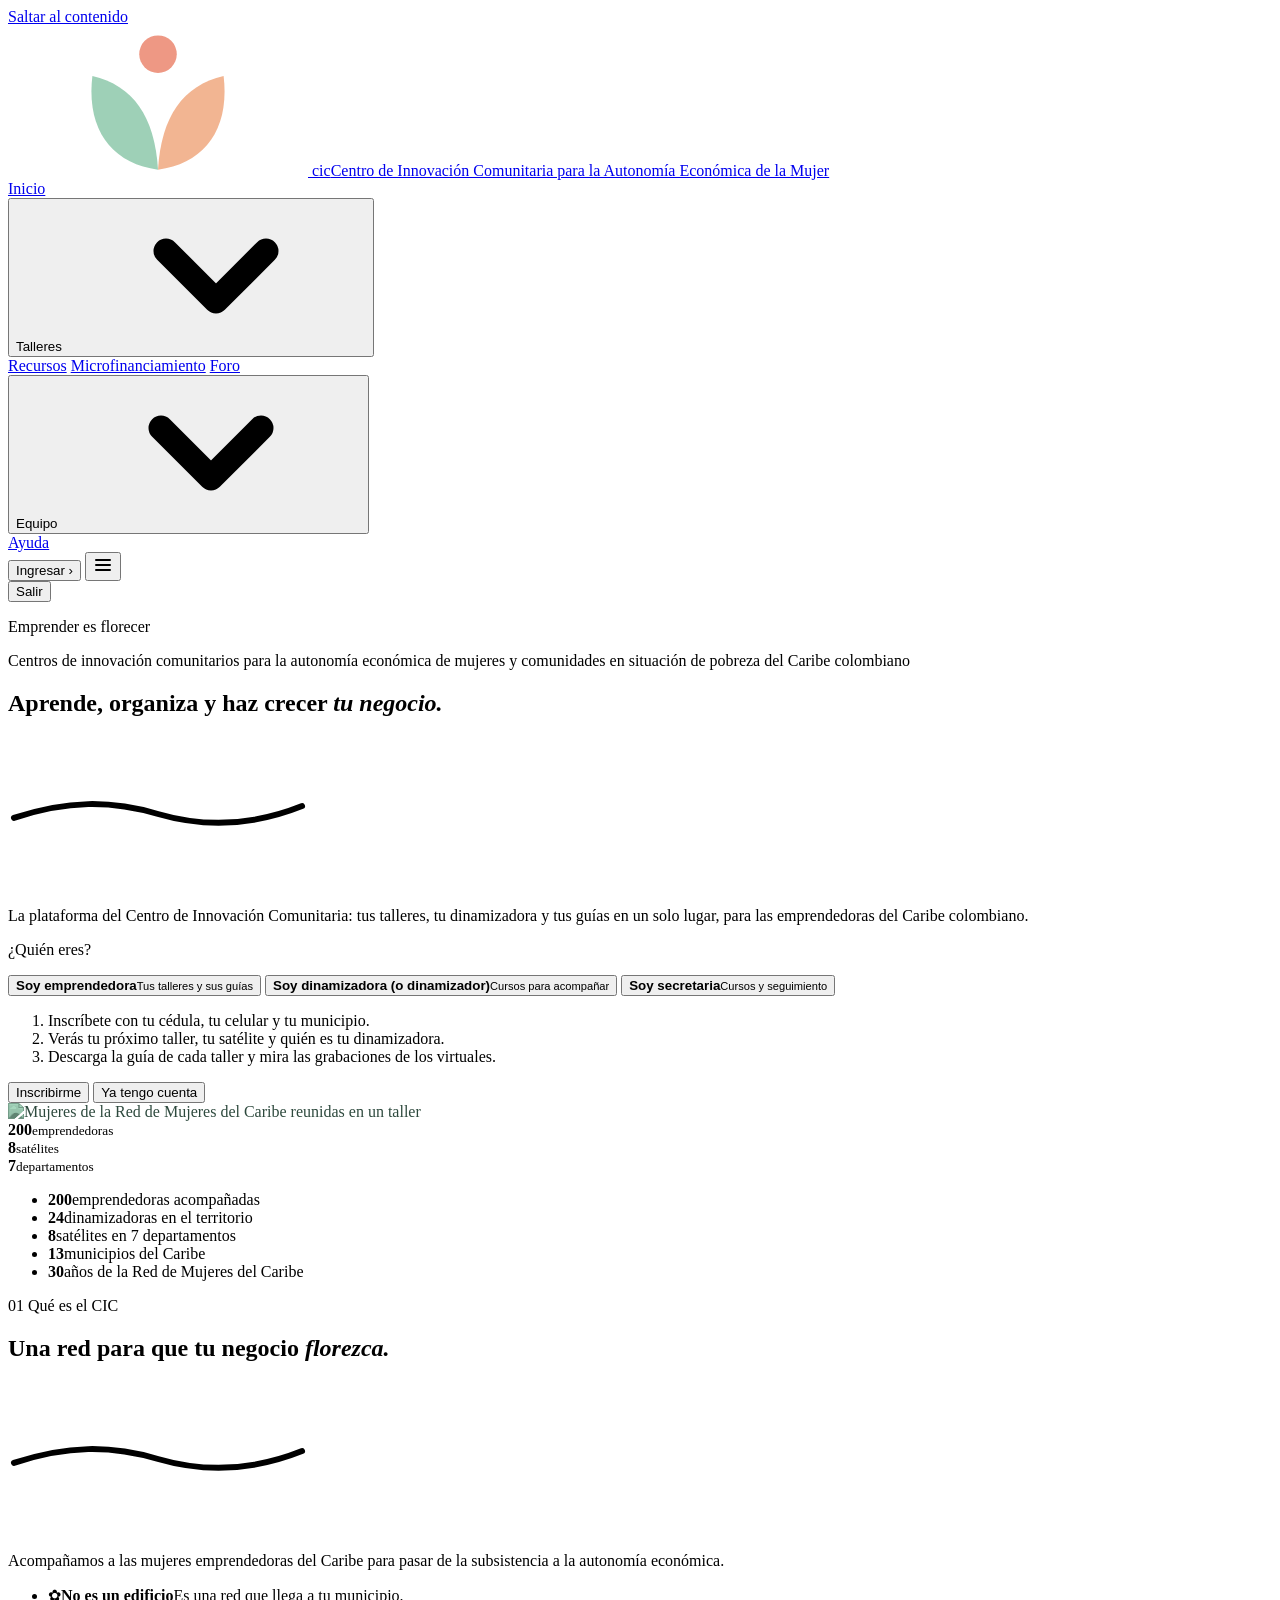
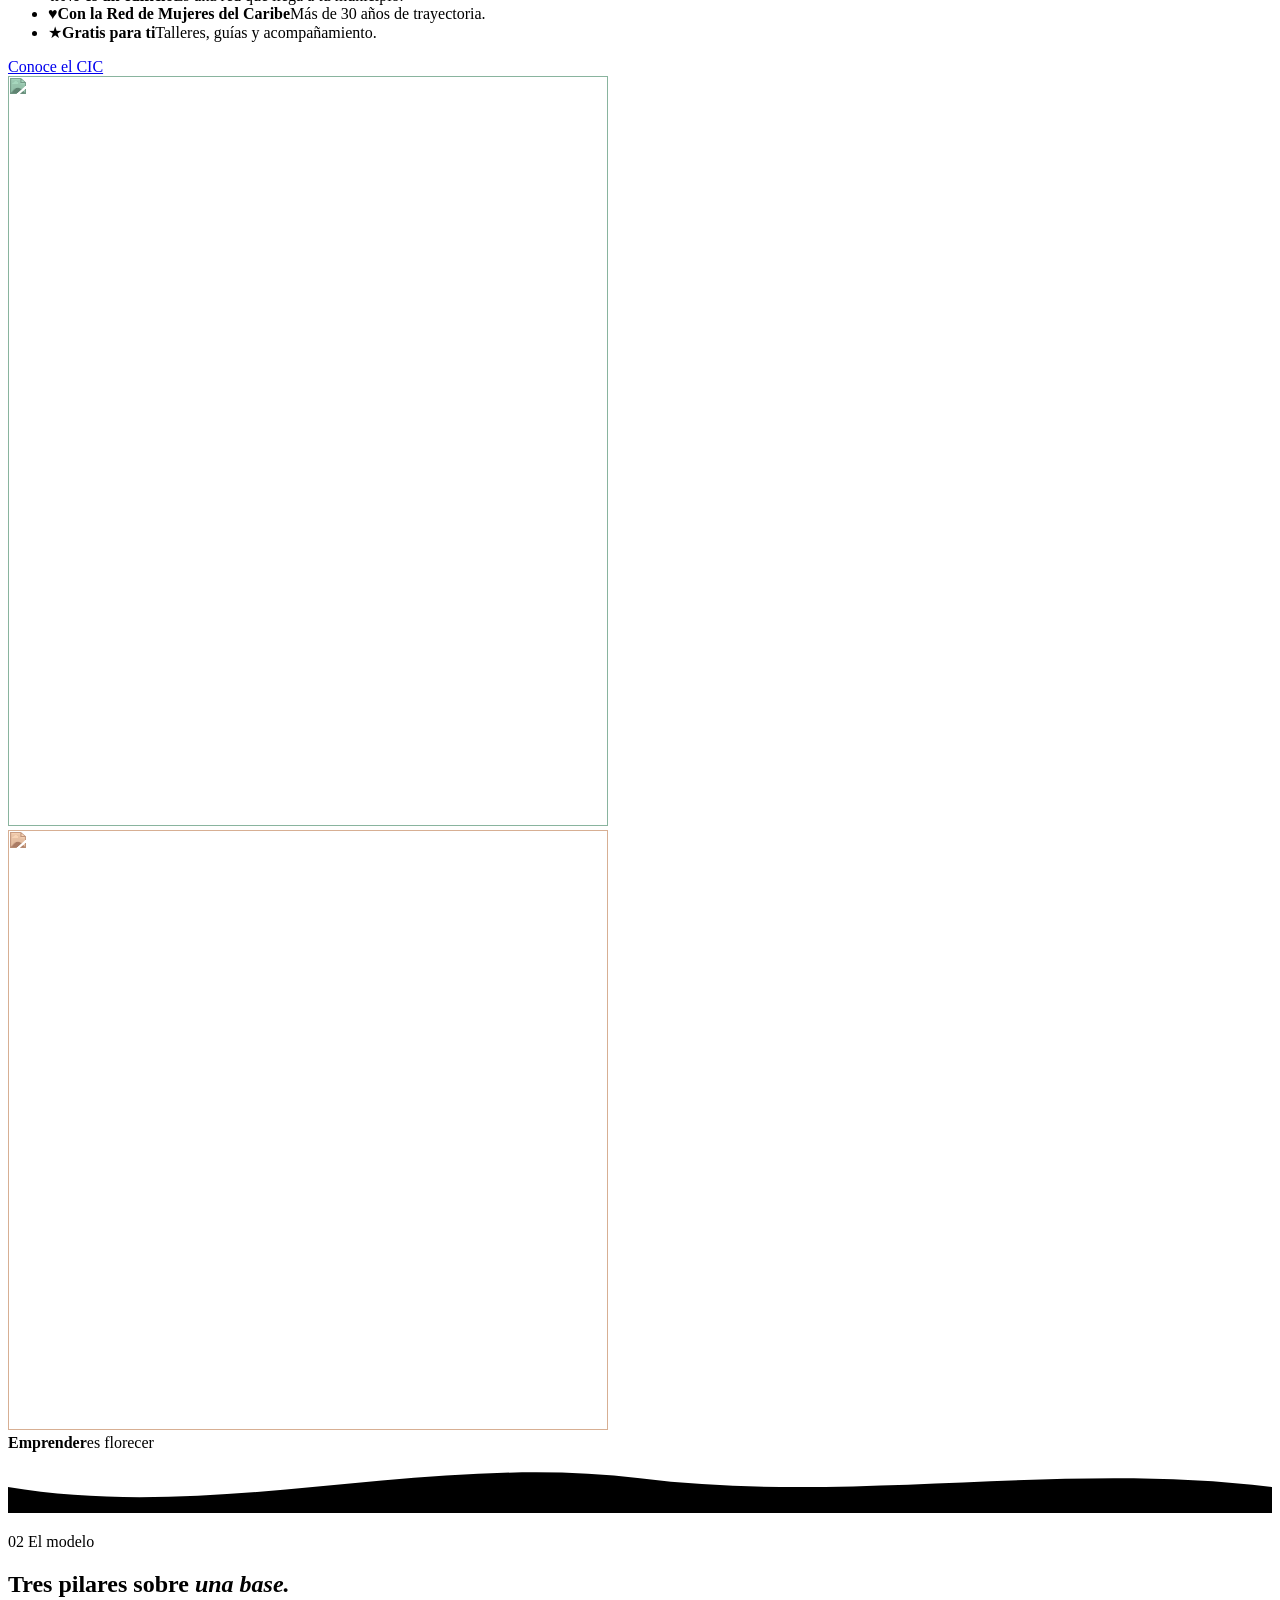
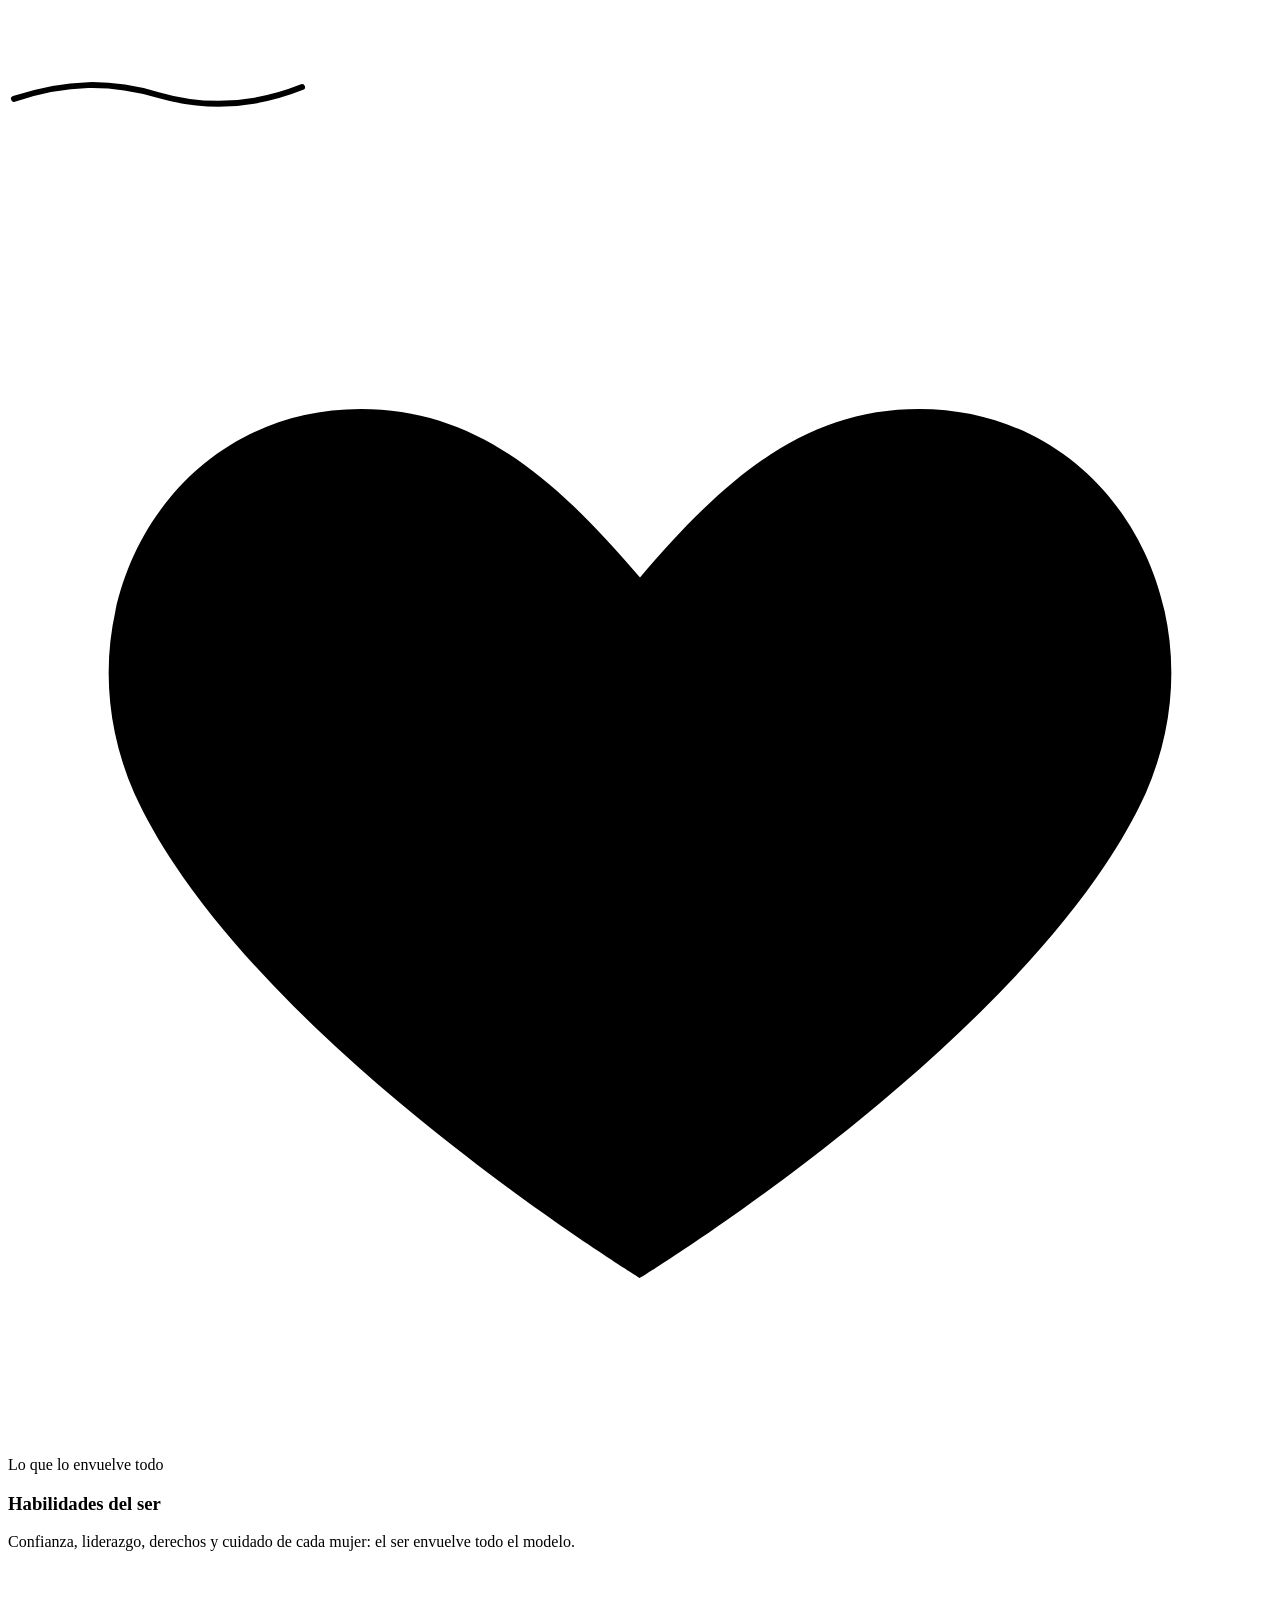
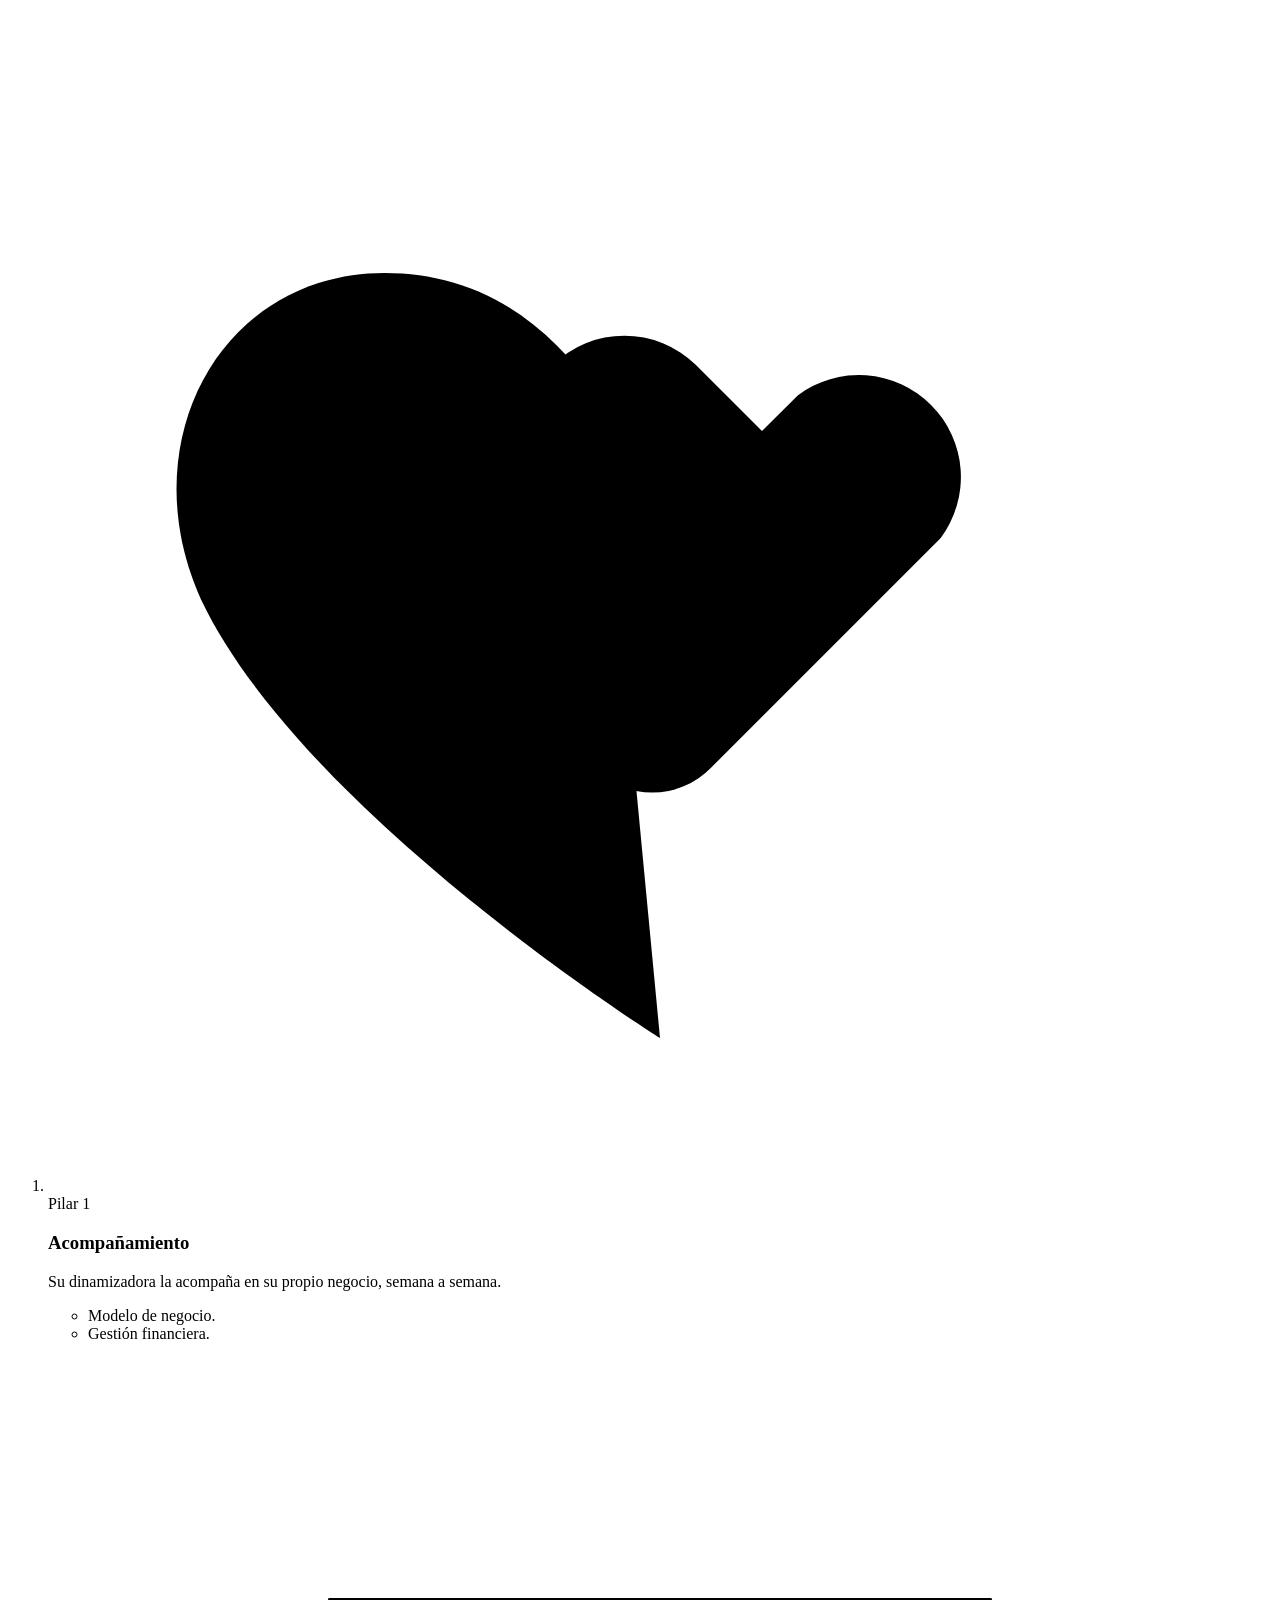
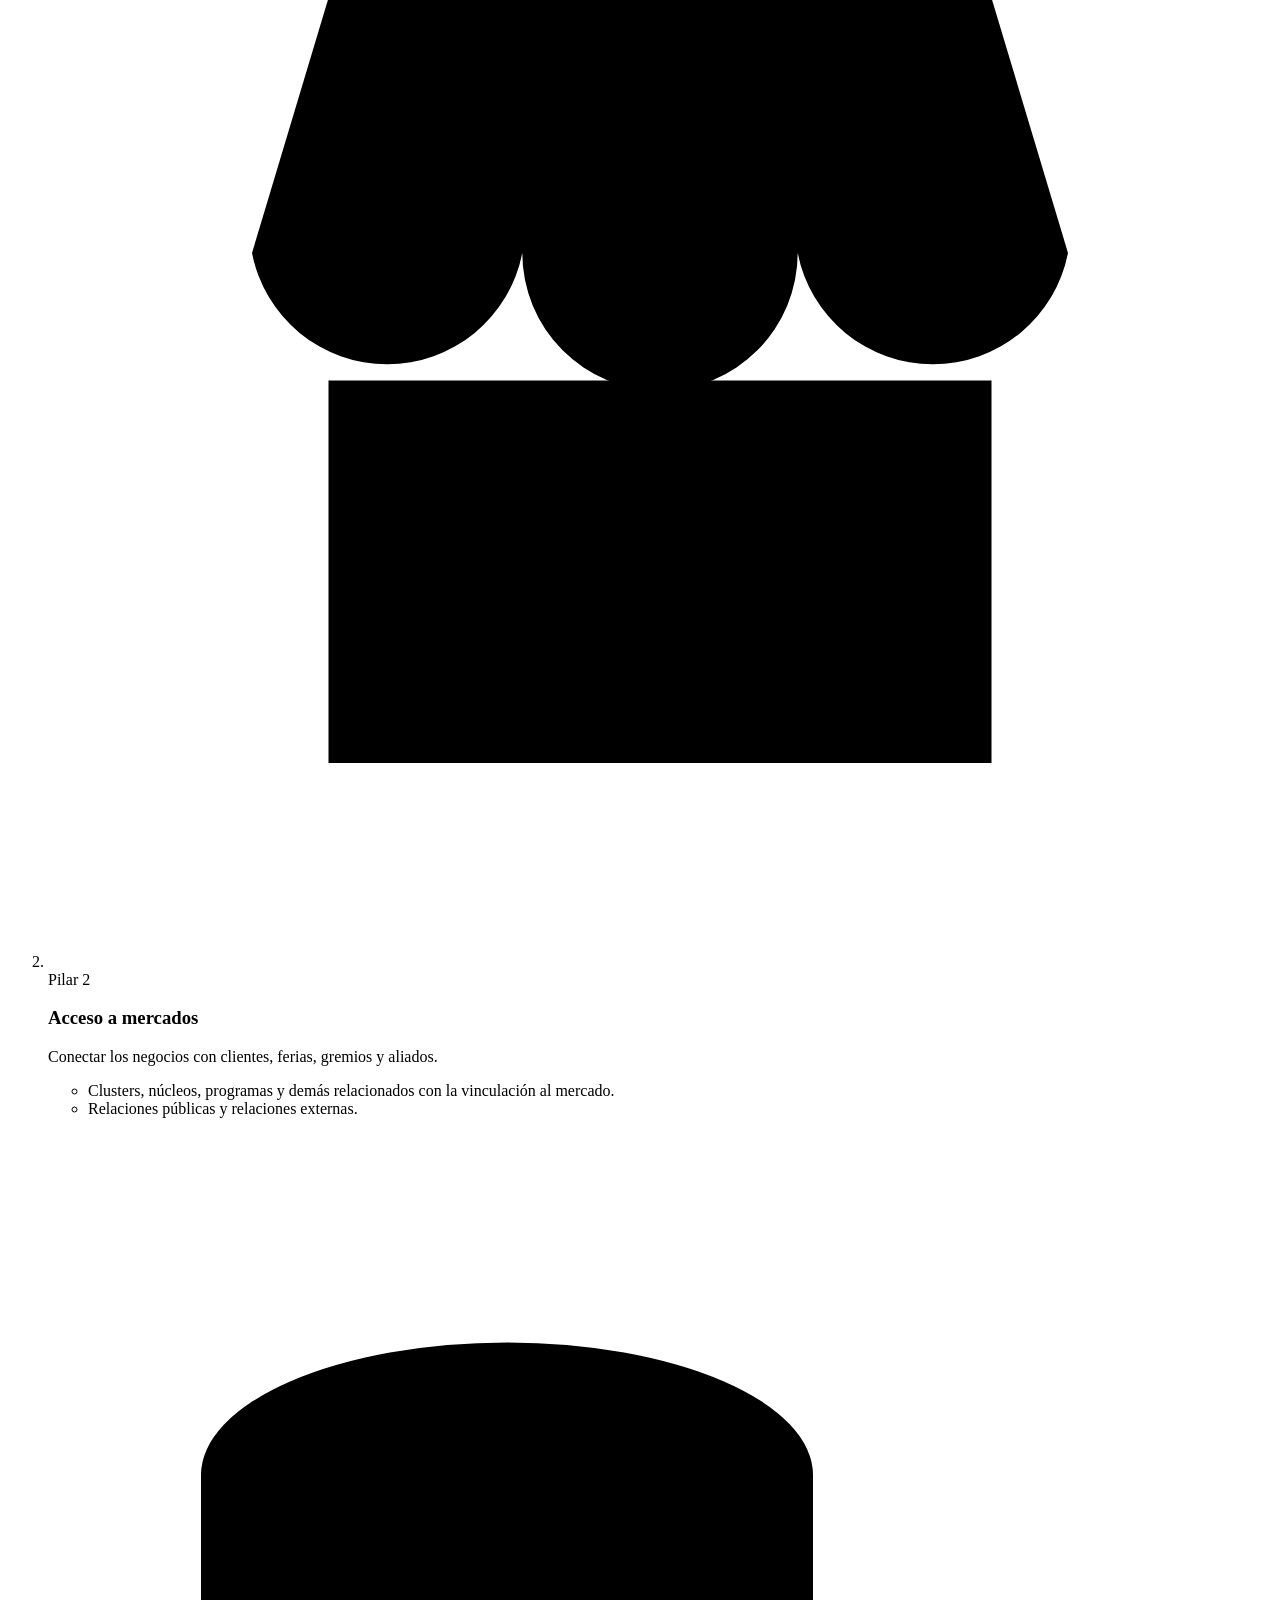
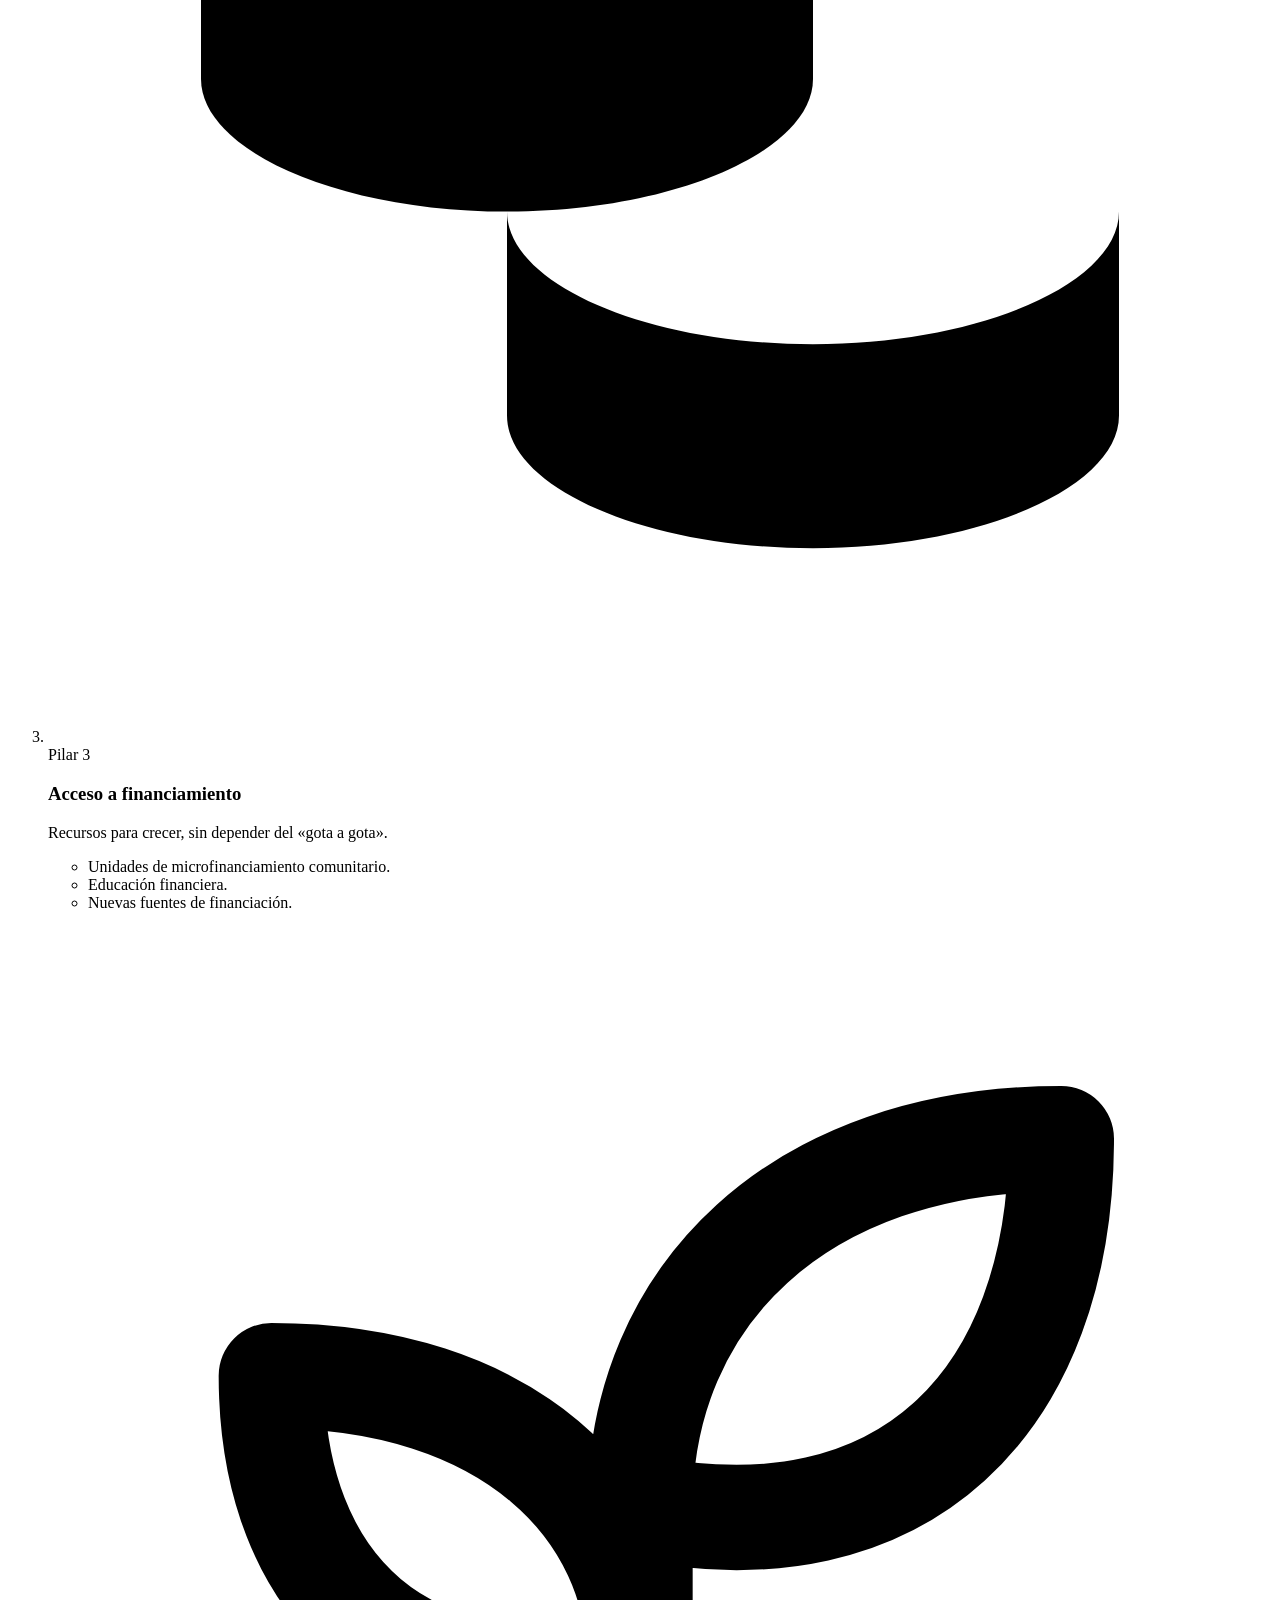
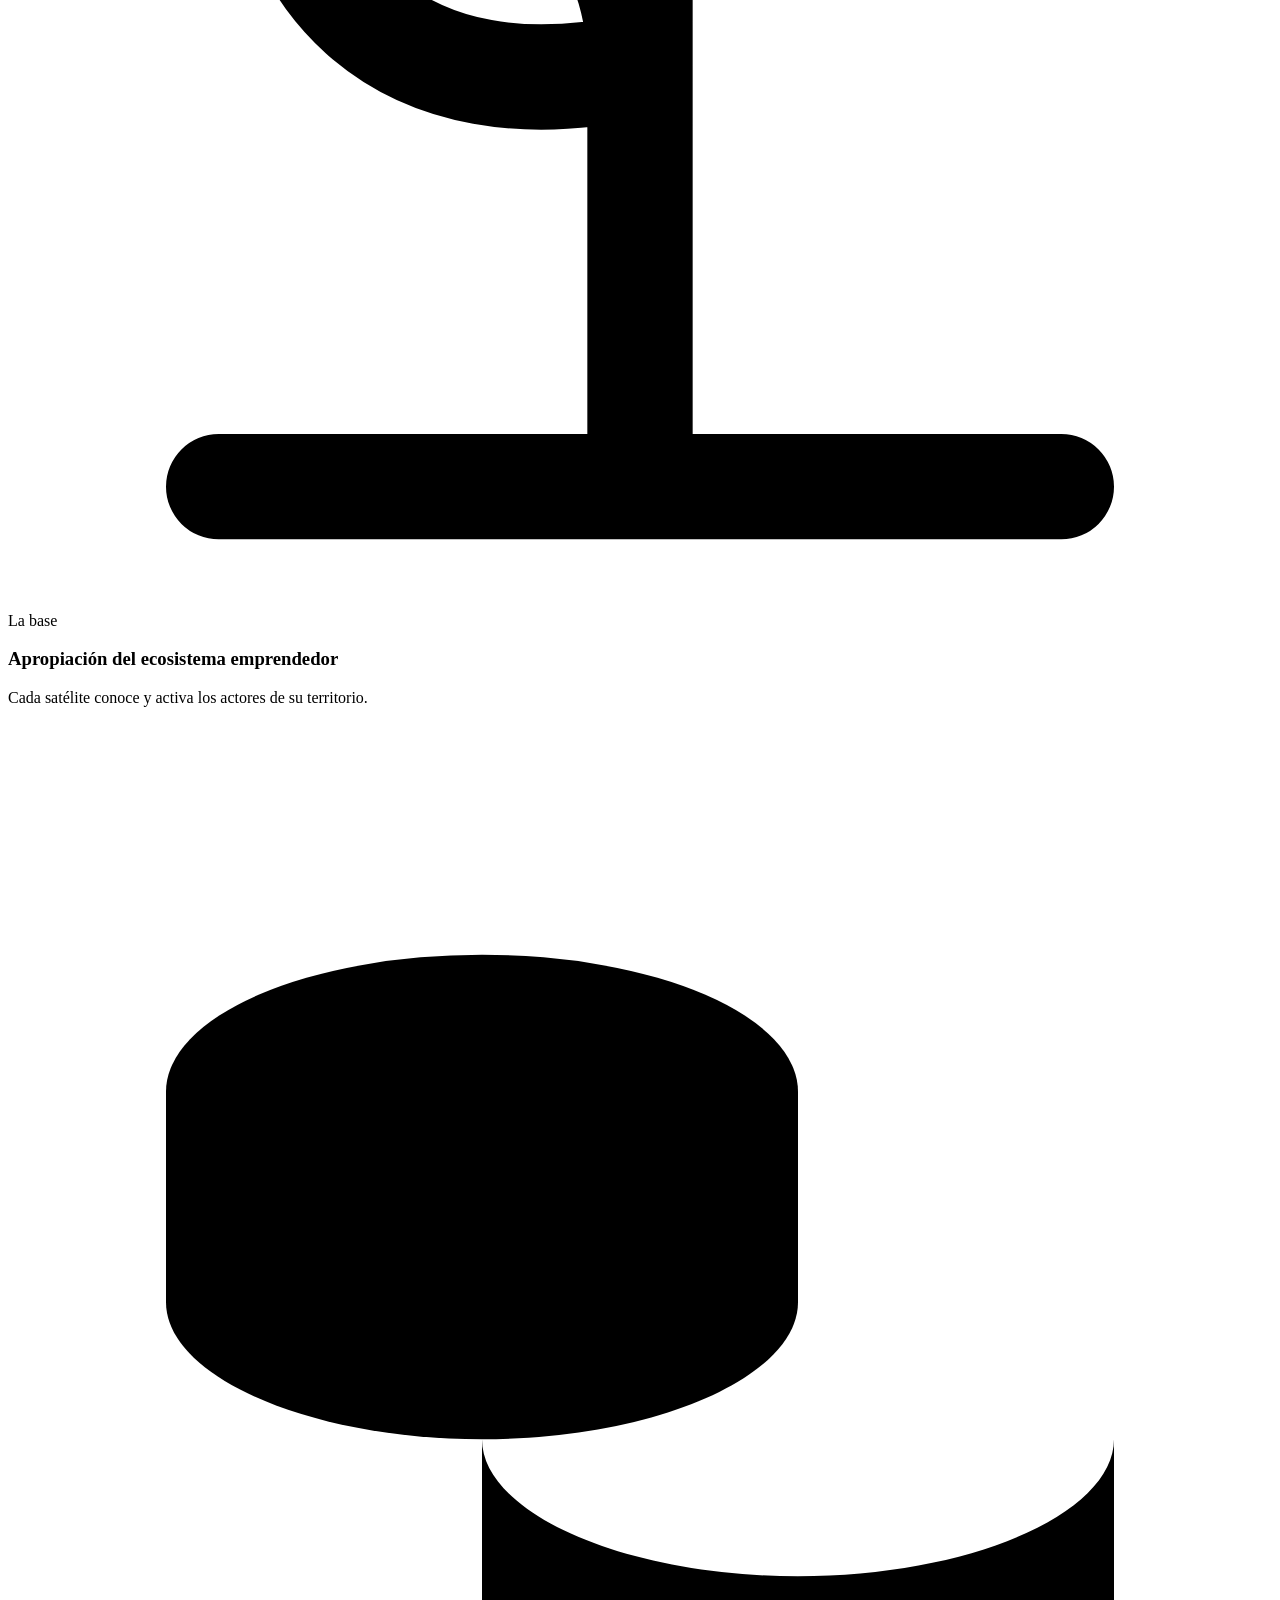
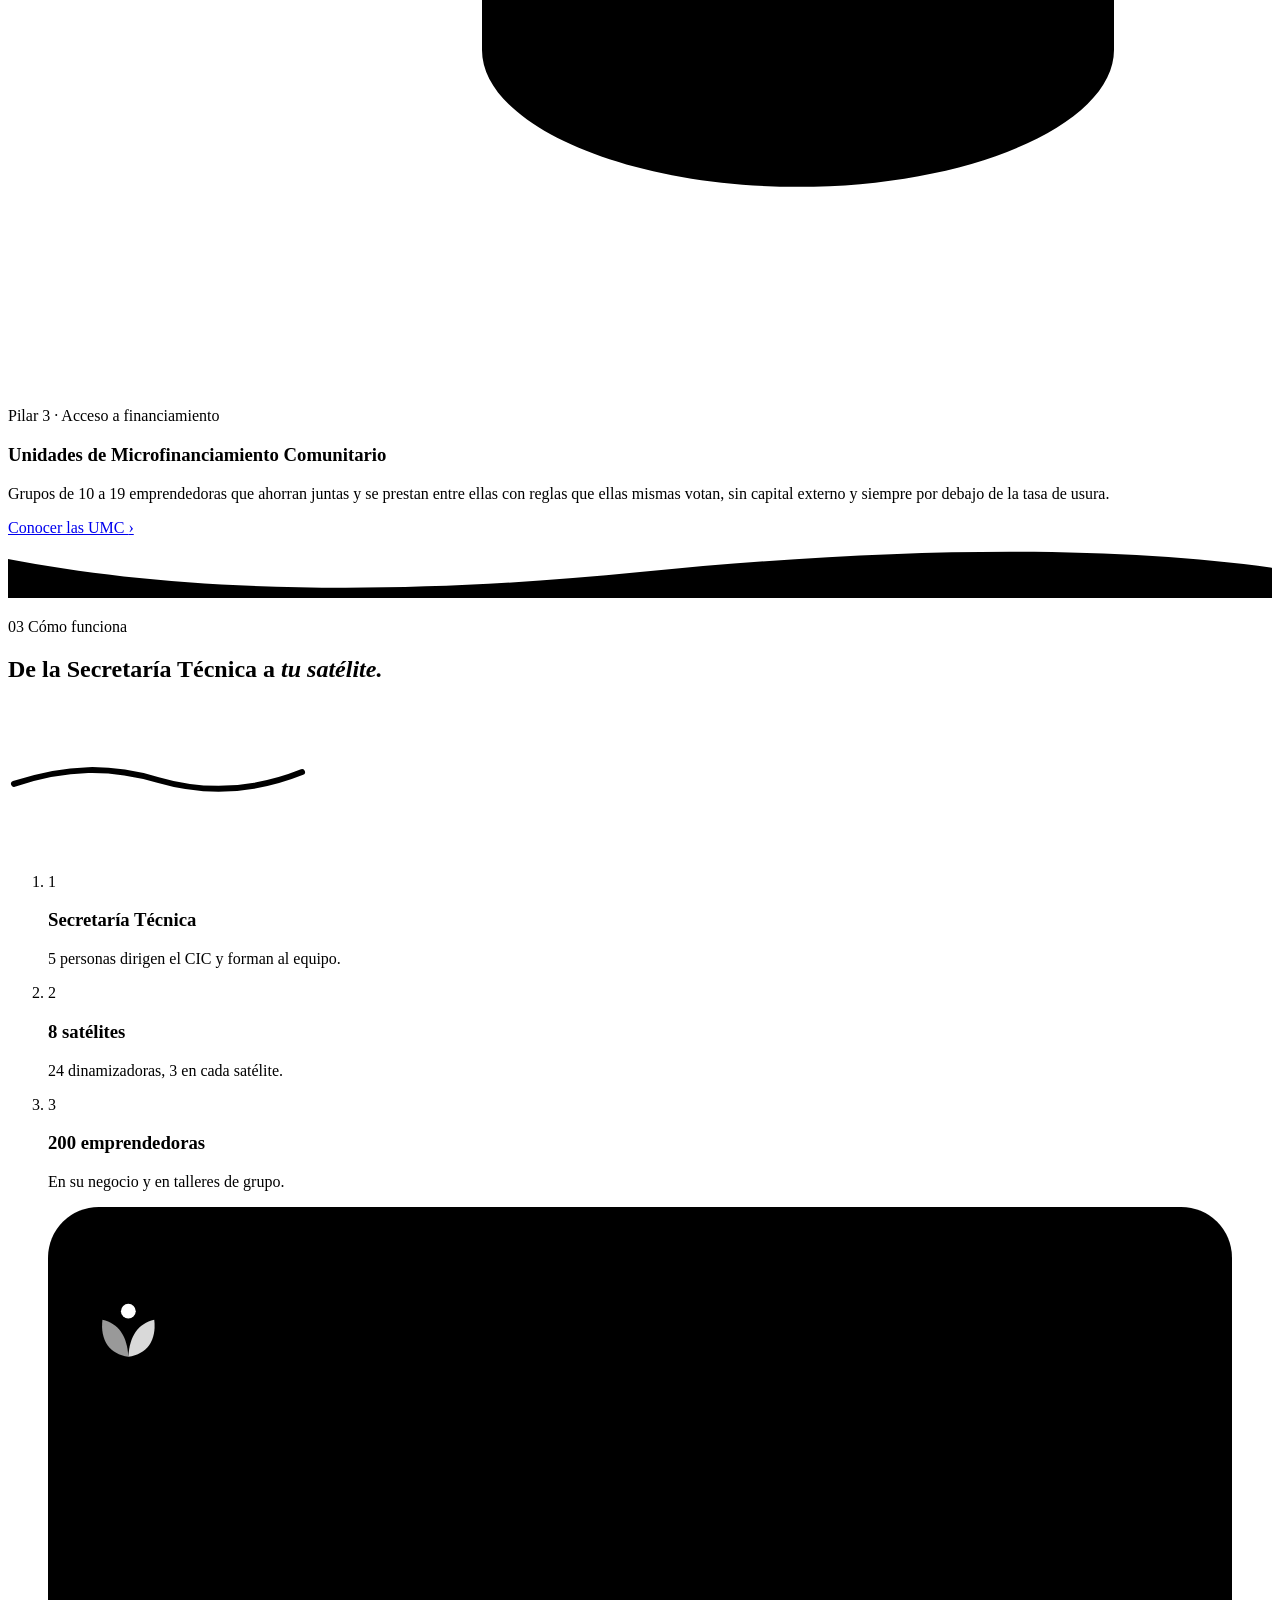
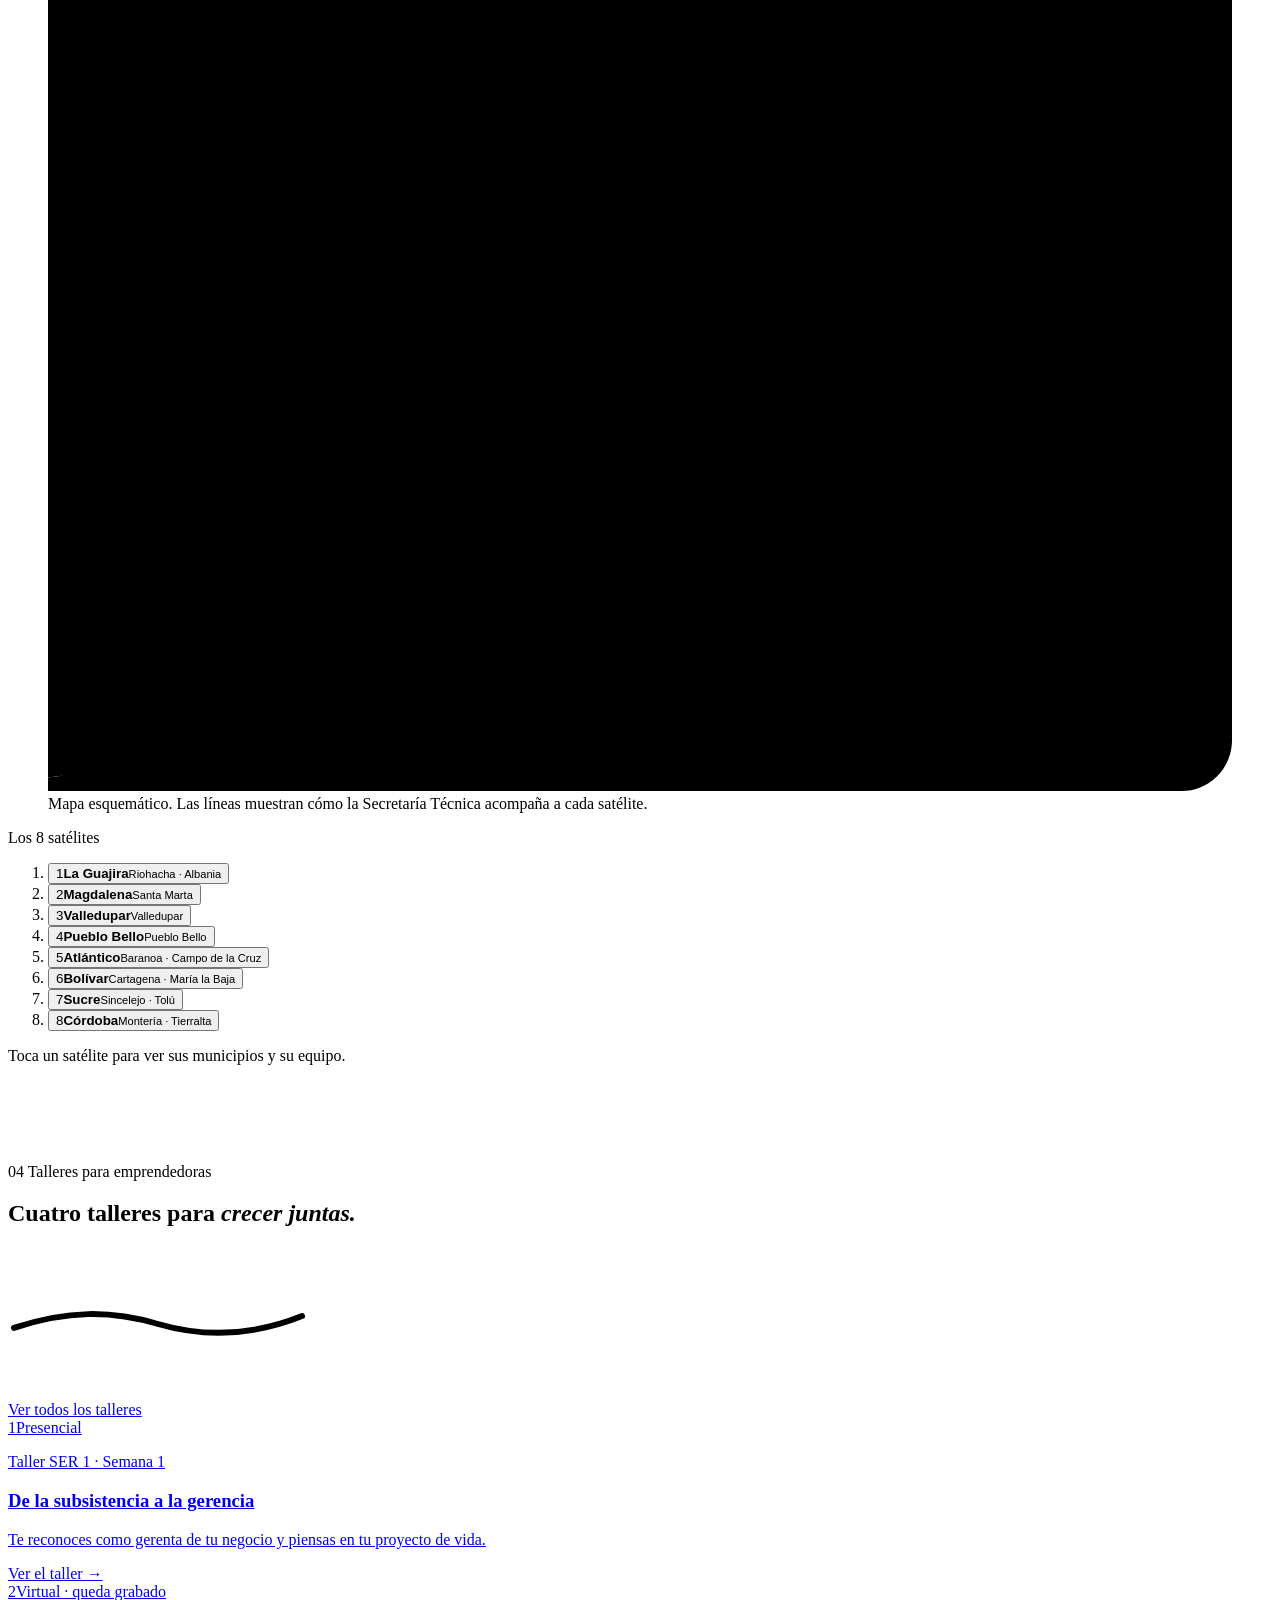
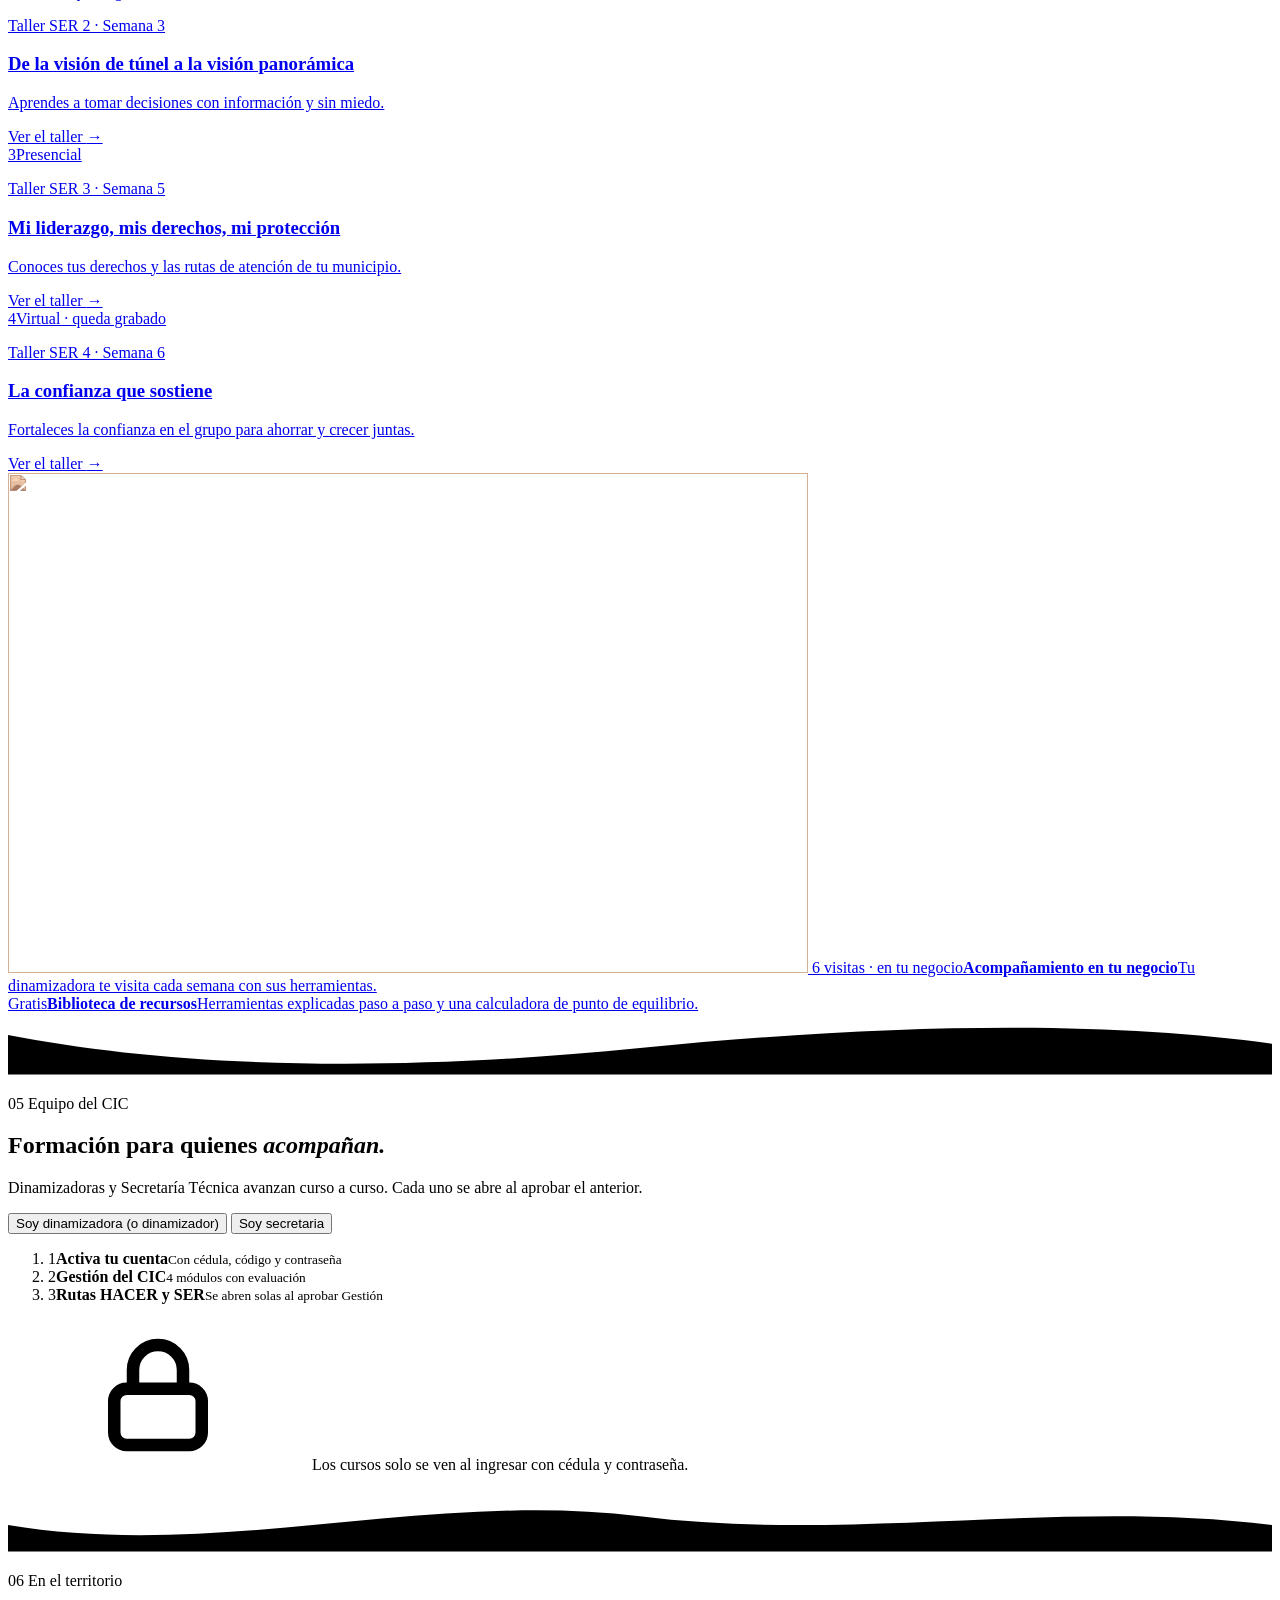
==== index.html @ aed04b05 "Asignación por departamento: la dinamizadora puede acompañar emprendedoras de cualquier satélite de " ====
<!DOCTYPE html>
<html lang="es-CO">
<head>
    <meta charset="UTF-8">
    <meta name="viewport" content="width=device-width, initial-scale=1">
    <title>CIC · Aprende y haz crecer tu negocio en el Caribe</title>
    <meta name="description" content="La plataforma del Centro de Innovación Comunitaria: talleres para mujeres emprendedoras del Caribe colombiano y cursos para su equipo de acompañamiento.">
    <link rel="canonical" href="https://centrodeinnovacioncomunitaria-hub.github.io/LSM_CIC/">
    <meta name="theme-color" content="#2E4A3E">
    <meta property="og:type" content="website">
    <meta property="og:locale" content="es_CO">
    <meta property="og:site_name" content="Centro de Innovación Comunitaria (CIC)">
    <meta property="og:title" content="Aprende, organiza y haz crecer tu negocio · CIC">
    <meta property="og:description" content="Formación, acompañamiento y seguimiento para mujeres emprendedoras del Caribe colombiano.">
    <meta property="og:url" content="https://centrodeinnovacioncomunitaria-hub.github.io/LSM_CIC/">
    <meta property="og:image" content="https://blogger.googleusercontent.com/img/b/R29vZ2xl/AVvXsEicEkPOKCm_sE-jU7pciFF2BYTM6QwPMDneMMFKks7sapmv17WIn0rzCAw_O-QWl62bQCkdrrB9Vboed1-2YI24qd3sS_cV5OhRVkEnccxOJZpaBHiG-j52MkSkLGb7h19tBVGtq3_w2p4/s1200/IMG_6584.JPG">
    <meta property="og:image:alt" content="Mujeres de la Red de Mujeres del Caribe reunidas en un taller del CIC">
    <meta name="twitter:card" content="summary_large_image">
    <link rel="icon" type="image/svg+xml" href="data:image/svg+xml,%3Csvg xmlns='http://www.w3.org/2000/svg' viewBox='12 12 96 96'%3E%3Cpath d='M60,104 C30,100 14,78 18,44 C44,50 58,70 60,104 Z' fill='%239ED0B7'/%3E%3Cpath d='M60,104 C90,100 106,78 102,44 C76,50 62,70 60,104 Z' fill='%23F2B592'/%3E%3Ccircle cx='60' cy='30' r='12' fill='%23EE9884'/%3E%3C/svg%3E">

    <!-- Marca Florecer: Quicksand (títulos, logo y cifras) y Nunito Sans (textos, botones y formularios) -->
    <link rel="preconnect" href="https://fonts.googleapis.com">
    <link rel="preconnect" href="https://fonts.gstatic.com" crossorigin>
    <link rel="preconnect" href="https://blogger.googleusercontent.com">
    <link href="https://fonts.googleapis.com/css2?family=Nunito+Sans:opsz,wght@6..12,400;6..12,600;6..12,700&family=Quicksand:wght@600;700&display=swap" rel="stylesheet">

    <script type="application/ld+json">
    {
      "@context": "https://schema.org",
      "@graph": [
        {
          "@type": "EducationalOrganization",
          "@id": "https://centrodeinnovacioncomunitaria-hub.github.io/LSM_CIC/#cic",
          "name": "Centro de Innovación Comunitaria (CIC)",
          "url": "https://centrodeinnovacioncomunitaria-hub.github.io/LSM_CIC/",
          "description": "Modelo de acompañamiento territorial para la autonomía económica de las mujeres emprendedoras del Caribe colombiano, en red con la Red de Mujeres del Caribe.",
          "slogan": "Emprender es florecer",
          "areaServed": ["Atlántico", "Bolívar", "Cesar", "Córdoba", "La Guajira", "Magdalena", "Sucre"],
          "email": "centrodeinnovacioncomunitaria@gmail.com"
        },
        {
          "@type": "Course",
          "@id": "https://centrodeinnovacioncomunitaria-hub.github.io/LSM_CIC/#ruta-hacer",
          "name": "Ruta HACER",
          "description": "Seis semanas de acompañamiento individual para ordenar costos, precios y ventas del negocio.",
          "provider": { "@id": "https://centrodeinnovacioncomunitaria-hub.github.io/LSM_CIC/#cic" },
          "inLanguage": "es-CO",
          "timeRequired": "PT12H",
          "isAccessibleForFree": true,
          "educationalCredentialAwarded": "Constancia de participación"
        },
        {
          "@type": "Course",
          "@id": "https://centrodeinnovacioncomunitaria-hub.github.io/LSM_CIC/#ruta-ser",
          "name": "Ruta SER",
          "description": "Cuatro talleres grupales de confianza, decisiones, liderazgo y ahorro colectivo para la mujer que sostiene el negocio.",
          "provider": { "@id": "https://centrodeinnovacioncomunitaria-hub.github.io/LSM_CIC/#cic" },
          "inLanguage": "es-CO",
          "timeRequired": "PT16H",
          "isAccessibleForFree": true,
          "educationalCredentialAwarded": "Constancia de participación"
        }
      ]
    }
    </script>

    <link rel="stylesheet" href="assets/cic.css?v=20261047">
    <script>document.documentElement.classList.add('js');</script>
</head>
<body>

    <!-- Duotono para unificar fotos de distinta calidad (tratamiento de fotos del manual) y símbolos de la marca -->
    <svg width="0" height="0" style="position:absolute" aria-hidden="true" focusable="false">
        <symbol id="flecha" viewBox="0 0 12 12"><path d="M2 4l4 4 4-4" fill="none" stroke="currentColor" stroke-width="2" stroke-linecap="round" stroke-linejoin="round"/></symbol>
        <filter id="duo-verde" color-interpolation-filters="sRGB"><feColorMatrix type="matrix" values=".33 .33 .33 0 0 .33 .33 .33 0 0 .33 .33 .33 0 0 0 0 0 1 0"/><feComponentTransfer><feFuncR type="table" tableValues=".18 .66"/><feFuncG type="table" tableValues=".29 .85"/><feFuncB type="table" tableValues=".24 .75"/></feComponentTransfer></filter>
        <filter id="duo-durazno" color-interpolation-filters="sRGB"><feColorMatrix type="matrix" values=".33 .33 .33 0 0 .33 .33 .33 0 0 .33 .33 .33 0 0 0 0 0 1 0"/><feComponentTransfer><feFuncR type="table" tableValues=".45 .98"/><feFuncG type="table" tableValues=".24 .84"/><feFuncB type="table" tableValues=".17 .72"/></feComponentTransfer></filter>
        <filter id="duo-coral" color-interpolation-filters="sRGB"><feColorMatrix type="matrix" values=".33 .33 .33 0 0 .33 .33 .33 0 0 .33 .33 .33 0 0 0 0 0 1 0"/><feComponentTransfer><feFuncR type="table" tableValues=".40 .97"/><feFuncG type="table" tableValues=".18 .78"/><feFuncB type="table" tableValues=".15 .70"/></feComponentTransfer></filter>
        <!-- Isotipo Florecer: dos hojas que se abren como brazos y una cabeza -->
        <symbol id="isotipo" viewBox="12 12 96 96"><path d="M60,104 C30,100 14,78 18,44 C44,50 58,70 60,104 Z" fill="#9ED0B7" style="mix-blend-mode:multiply"/><path d="M60,104 C90,100 106,78 102,44 C76,50 62,70 60,104 Z" fill="#F2B592" style="mix-blend-mode:multiply"/><circle cx="60" cy="30" r="12" fill="#EE9884"/></symbol>
        <symbol id="isotipo-neg" viewBox="12 12 96 96"><path d="M60,104 C30,100 14,78 18,44 C44,50 58,70 60,104 Z" fill="#fff" fill-opacity=".6"/><path d="M60,104 C90,100 106,78 102,44 C76,50 62,70 60,104 Z" fill="#fff" fill-opacity=".85"/><circle cx="60" cy="30" r="12" fill="#fff"/></symbol>
        <symbol id="trazo" viewBox="0 0 152 16"><path d="M3 11 C 30 2, 52 2, 76 9 S 124 15, 149 5" fill="none" stroke="currentColor" stroke-width="3" stroke-linecap="round"/></symbol>
        <symbol id="candado" viewBox="0 0 24 24"><rect x="5" y="11" width="14" height="9" rx="2" fill="none" stroke="currentColor" stroke-width="2"/><path d="M8 11V8a4 4 0 018 0v3" fill="none" stroke="currentColor" stroke-width="2" stroke-linecap="round"/></symbol>
    </svg>

    <a class="saltar" href="#contenido">Saltar al contenido</a>

    <!-- Navegación: 4 secciones que hablan de aprender + Ingresar arriba a la derecha -->
    <header class="cabecera">
        <div class="contenedor">
            <a href="#inicio" id="logo" class="logo" aria-label="CIC · Centro de Innovación Comunitaria, inicio">
                <svg aria-hidden="true"><use href="#isotipo"/></svg>
                <span><span class="logo-palabra">cic</span><span class="logo-sub">Centro de Innovación Comunitaria para la Autonomía Económica de la Mujer</span></span>
            </a>
            <nav id="nav-publica" class="nav" aria-label="Principal">
                <a href="#inicio">Inicio</a>
                <div class="submenu">
                    <button type="button" class="submenu-btn" aria-expanded="false" aria-controls="sub-talleres">Talleres <svg aria-hidden="true"><use href="#flecha"/></svg></button>
                    <ul id="sub-talleres" class="submenu-lista" hidden>
                        <li><a href="rutas/hacer/"><span class="punto bg-durazno"></span><span><b>Ruta HACER</b><small>6 semanas en tu negocio</small></span></a></li>
                        <li><a href="rutas/ser/"><span class="punto bg-lavanda"></span><span><b>Ruta SER</b><small>4 talleres en grupo</small></span></a></li>
                    </ul>
                </div>
                <a href="recursos/">Recursos</a>
                <a href="microfinanciamiento/">Microfinanciamiento</a>
                <a href="foro/">Foro</a>
                <div class="submenu">
                    <button type="button" class="submenu-btn" aria-expanded="false" aria-controls="sub-cursos">Equipo <svg aria-hidden="true"><use href="#flecha"/></svg></button>
                    <ul id="sub-cursos" class="submenu-lista" hidden>
                        <li><a href="#ingresar-dinamizadora"><span class="punto bg-durazno"></span><span><b>Soy dinamizadora (o dinamizador)</b><small>Ingresa con tu cédula</small></span></a></li>
                        <li><a href="#ingresar-secretaria"><span class="punto bg-agua"></span><span><b>Soy secretaria</b><small>Ingresa con tu cédula</small></span></a></li>
                        <li><a class="todas" href="cursos/">Cursos del equipo · con contraseña</a></li>
                    </ul>
                </div>
                <a href="#ayuda">Ayuda</a>
            </nav>
            <div class="acciones">
                <button type="button" id="btn-ingresar" class="btn btn-primario btn-pequeno" data-abrir="ingresar">Ingresar <span aria-hidden="true">›</span></button>
                <button type="button" id="btn-mi-panel" class="btn btn-primario btn-pequeno" hidden>Mi panel <span aria-hidden="true">›</span></button>
                <button type="button" id="menu-btn" class="menu-btn" aria-controls="nav-publica" aria-expanded="false" aria-label="Abrir menú">
                    <svg width="20" height="20" viewBox="0 0 20 20" aria-hidden="true"><path d="M3 5h14M3 10h14M3 15h14" stroke="currentColor" stroke-width="2" stroke-linecap="round"/></svg>
                </button>
                <div id="usuaria" class="usuaria">
                    <span class="usuaria-datos"><b id="usuaria-nombre"></b><small id="usuaria-rol"></small></span>
                    <span id="usuaria-inicial" class="inicial" aria-hidden="true"></span>
                    <button type="button" id="btn-salir" class="salir">Salir</button>
                </div>
            </div>
        </div>
    </header>

    <!-- =====================================================================
         1 · PORTAL PÚBLICO
         ===================================================================== -->
    <main id="publico">
        <span id="contenido"></span>

        <!-- Héroe: propuesta + entrada por rol -->
        <section id="inicio" class="heroe" aria-labelledby="titulo-inicio">
            <div class="heroe-patron patron-hojas animado" aria-hidden="true"></div>
            <div class="hojas-flotantes" data-hojas="9" aria-hidden="true"></div>
            <div class="contenedor">
                <div>
                    <p class="eyebrow">Emprender es florecer</p>
                    <p class="leyenda-cic leyenda-portada">Centros de innovación comunitarios para la autonomía económica de mujeres y comunidades en situación de pobreza del Caribe colombiano</p>
                    <h1 id="titulo-inicio">Aprende, organiza y haz crecer <em>tu negocio.</em></h1>
                    <svg class="trazo" aria-hidden="true"><use href="#trazo"/></svg>
                    <p class="heroe-texto">La plataforma del Centro de Innovación Comunitaria: tus talleres, tu dinamizadora y tus guías en un solo lugar, para las emprendedoras del Caribe colombiano.</p>

                    <div class="roles">
                        <p class="roles-titulo" id="quien-eres">¿Quién eres?</p>
                        <div class="roles-tabs" role="tablist" aria-labelledby="quien-eres">
                            <button type="button" class="rol-tab" role="tab" id="rol-emprendedora" aria-controls="panel-emprendedora" aria-selected="true"><b>Soy emprendedora</b><small>Tus talleres y sus guías</small></button>
                            <button type="button" class="rol-tab" role="tab" id="rol-dinamizadora" aria-controls="panel-dinamizadora" aria-selected="false" tabindex="-1"><b>Soy dinamizadora (o dinamizador)</b><small>Cursos para acompañar</small></button>
                            <button type="button" class="rol-tab" role="tab" id="rol-secretaria" aria-controls="panel-secretaria" aria-selected="false" tabindex="-1"><b>Soy secretaria</b><small>Cursos y seguimiento</small></button>
                        </div>
                        <div class="rol-panel" role="tabpanel" id="panel-emprendedora" aria-labelledby="rol-emprendedora">
                            <ol class="pasos">
                                <li>Inscríbete con tu cédula, tu celular y tu municipio.</li>
                                <li>Verás tu próximo taller, tu satélite y quién es tu dinamizadora.</li>
                                <li>Descarga la guía de cada taller y mira las grabaciones de los virtuales.</li>
                            </ol>
                            <div class="botones">
                                <button type="button" class="btn btn-primario" data-abrir="registro">Inscribirme</button>
                                <button type="button" class="btn btn-borde" data-abrir="ingresar" data-perfil="emprendedora">Ya tengo cuenta</button>
                            </div>
                        </div>
                        <div class="rol-panel" role="tabpanel" id="panel-dinamizadora" aria-labelledby="rol-dinamizadora" hidden>
                            <ol class="pasos">
                                <li>La primera vez, activa tu cuenta con el código de 6 números que te llega al correo o te envía la Secretaría Técnica.</li>
                                <li>Confirma tu compromiso y aprueba Gestión del CIC, módulo a módulo.</li>
                                <li>Tras la transferencia con la Secretaría se abren Acompañar HACER y Facilitar SER.</li>
                            </ol>
                            <div class="botones">
                                <button type="button" class="btn btn-primario" data-abrir="ingresar" data-perfil="dinamizadora">Ingresar</button>
                                <a class="btn btn-borde" href="cursos/">Ver los cursos</a>
                            </div>
                        </div>
                        <div class="rol-panel" role="tabpanel" id="panel-secretaria" aria-labelledby="rol-secretaria" hidden>
                            <ol class="pasos">
                                <li>La primera vez, activa tu cuenta con el código de 6 números que te llega al correo o te envía la Secretaría Técnica.</li>
                                <li>Aprueba Gestión del CIC y luego tu Formación de la Secretaría Técnica.</li>
                                <li>Sigue el avance del equipo, revisa evidencias y registra las transferencias.</li>
                            </ol>
                            <div class="botones">
                                <button type="button" class="btn btn-primario" data-abrir="ingresar" data-perfil="secretaria">Ingresar</button>
                                <a class="btn btn-borde" href="cursos/">Ver los cursos</a>
                            </div>
                        </div>
                    </div>
                </div>

                <div class="heroe-foto">
                    <div class="hoja">
                        <img class="foto-duo" style="filter:url(#duo-verde)" referrerpolicy="no-referrer" width="800" height="1000" fetchpriority="high"
                             src="https://blogger.googleusercontent.com/img/b/R29vZ2xl/AVvXsEicEkPOKCm_sE-jU7pciFF2BYTM6QwPMDneMMFKks7sapmv17WIn0rzCAw_O-QWl62bQCkdrrB9Vboed1-2YI24qd3sS_cV5OhRVkEnccxOJZpaBHiG-j52MkSkLGb7h19tBVGtq3_w2p4/s800/IMG_6584.JPG"
                             alt="Mujeres de la Red de Mujeres del Caribe reunidas en un taller">
                    </div>
                    <div class="heroe-dato">
                        <div><b>200</b><small>emprendedoras</small></div><i aria-hidden="true"></i>
                        <div><b style="color:var(--coralp)">8</b><small>satélites</small></div><i aria-hidden="true"></i>
                        <div><b>7</b><small>departamentos</small></div>
                    </div>
                </div>
            </div>
        </section>

        <!-- 1 · Cifras: el CIC en números -->
        <section class="banda-cifras" aria-label="El CIC en cifras">
            <div class="patron-hojas animado" aria-hidden="true"></div>
            <div class="contenedor">
                <ul class="cifras lista-limpia escalonado">
                    <li class="aparece"><b data-contar="200">200</b><span>emprendedoras acompañadas</span></li>
                    <li class="aparece"><b data-contar="24">24</b><span>dinamizadoras en el territorio</span></li>
                    <li class="aparece"><b data-contar="8">8</b><span>satélites en 7 departamentos</span></li>
                    <li class="aparece"><b data-contar="13">13</b><span>municipios del Caribe</span></li>
                    <li class="aparece"><b data-contar="30">30</b><span>años de la Red de Mujeres del Caribe</span></li>
                </ul>
            </div>
        </section>

        <!-- 1 · Qué es el CIC: texto + fotos -->
        <section id="sobre-cic" class="seccion seccion-blanca con-decor" aria-labelledby="titulo-sobre">
            <div class="patron-puntos decor decor-derecha" aria-hidden="true"></div>
            <div class="contenedor">
                <div class="split">
                    <div class="split-texto aparece-izq">
                        <p class="eyebrow"><span class="indice">01</span> Qué es el CIC</p>
                        <h2 id="titulo-sobre">Una red para que tu negocio <em>florezca.</em></h2>
                        <svg class="trazo" aria-hidden="true"><use href="#trazo"/></svg>
                        <p class="lead">Acompañamos a las mujeres emprendedoras del Caribe para pasar de la subsistencia a la autonomía económica.</p>
                        <ul class="lista-iconos">
                            <li><span class="icono-circulo bg-menta" aria-hidden="true">✿</span><span><b>No es un edificio</b>Es una red que llega a tu municipio.</span></li>
                            <li><span class="icono-circulo bg-durazno" aria-hidden="true">♥</span><span><b>Con la Red de Mujeres del Caribe</b>Más de 30 años de trayectoria.</span></li>
                            <li><span class="icono-circulo bg-mantequilla" aria-hidden="true">★</span><span><b>Gratis para ti</b>Talleres, guías y acompañamiento.</span></li>
                        </ul>
                        <div class="botones"><a class="btn btn-bosque" href="el-cic/">Conoce el CIC</a></div>
                    </div>
                    <div class="collage aparece-zoom" aria-hidden="true">
                        <div class="collage-a hoja"><img class="foto-duo" style="filter:url(#duo-verde)" referrerpolicy="no-referrer" loading="lazy" width="600" height="750" alt="" src="https://blogger.googleusercontent.com/img/b/R29vZ2xl/AVvXsEgkaFUGQ0lPFM6brzHzL_IpVWq1-TNBT09i9fsvGLFzL9xLCLwIwXAvQrNSRSFfO0YGUrww76EF6ipz-koMBblKLzogX8BmWFiyR5SAm5yjcVIxCCxAXAslyDUhedAtzoGcDtzMJ2Xzapk/s800/IMG_6604.JPG"></div>
                        <div class="collage-b hoja-inv"><img class="foto-duo" style="filter:url(#duo-durazno)" referrerpolicy="no-referrer" loading="lazy" width="600" height="600" alt="" src="https://blogger.googleusercontent.com/img/b/R29vZ2xl/AVvXsEgZ6XmgMPuMbbJRwkFLRYZPOKWcJGlk5gcSWAM9IGCDVm27Zy3I3IAiUwh9HF5Z-RUJk15hNWiCijwvXpVXB51lFmUI0EoAPs87PPfiLCHjtMEtemSH2jjJpho54M0t1cnNAAzT5C0qebk/s800/IMG_6578.JPG"></div>
                        <div class="collage-sello"><b>Emprender</b><span>es florecer</span></div>
                    </div>
                </div>

            </div>
        </section>

        <svg class="onda" viewBox="0 0 1440 70" preserveAspectRatio="none" aria-hidden="true" style="background:#fff"><path d="M0,40 C240,80 480,0 720,30 C960,60 1200,10 1440,40 L1440,70 L0,70 Z" style="fill:var(--crema-2)"/></svg>

        <!-- 2 · Pilares del modelo -->
        <section id="pilares" class="seccion seccion-pilares con-decor" aria-labelledby="titulo-pilares">
            <div class="patron-hojas decor-completo" aria-hidden="true"></div>
            <div class="contenedor">
                <div class="cabeza-fila">
                    <div class="cabeza aparece">
                        <p class="eyebrow"><span class="indice">02</span> El modelo</p>
                        <h2 id="titulo-pilares">Tres pilares sobre <em>una base.</em></h2>
                        <svg class="trazo" aria-hidden="true"><use href="#trazo"/></svg>
                    </div>
                </div>
<!-- PILARES:inicio -->
                <div class="pilares-cards">
                    <div class="pc-ancha pc-ser aparece">
                        <span class="pc-icono" aria-hidden="true"><svg viewBox="0 0 24 24"><path d="M12 21s-7.5-4.6-9.6-9.2C.9 8.4 3 4.5 6.7 4.5c2.1 0 3.6 1.2 5.3 3.2 1.7-2 3.2-3.2 5.3-3.2 3.7 0 5.8 3.9 4.3 7.3C19.5 16.4 12 21 12 21z"/></svg></span>
                        <div><p class="pc-etiqueta">Lo que lo envuelve todo</p><h3>Habilidades del ser</h3><p>Confianza, liderazgo, derechos y cuidado de cada mujer: el ser envuelve todo el modelo.</p></div>
                    </div>
                    <ol class="pt-pilares lista-limpia escalonado">
                        <li class="pt-tarjeta pt-menta aparece"><div class="pt-cabeza"><span class="pt-icono" aria-hidden="true"><svg viewBox="0 0 24 24"><path d="M12 21s-7-4.4-9-8.6C1.6 9.3 3.4 6 6.6 6c1.9 0 3.2 1 4.2 2.4" /><path d="M8.5 13.5l2.2 2.2a1.6 1.6 0 002.3 0l4.5-4.5a2 2 0 00-2.8-2.8l-.7.7-1.3-1.3a2 2 0 00-2.8 0L8 9.8" /></svg></span><span class="pt-num">Pilar 1</span></div><h3>Acompañamiento</h3><p class="pt-frase">Su dinamizadora la acompaña en su propio negocio, semana a semana.</p><ul><li>Modelo de negocio.</li><li>Gestión financiera.</li></ul></li>
                        <li class="pt-tarjeta pt-coral aparece"><div class="pt-cabeza"><span class="pt-icono" aria-hidden="true"><svg viewBox="0 0 24 24"><path d="M4 10l1.5-5h13L20 10" /><path d="M4 10a2.7 2.7 0 005.3 0 2.7 2.7 0 005.4 0 2.7 2.7 0 005.3 0" /><path d="M5.5 12.5V20h13v-7.5" /><path d="M10 20v-4h4v4" /></svg></span><span class="pt-num">Pilar 2</span></div><h3>Acceso a mercados</h3><p class="pt-frase">Conectar los negocios con clientes, ferias, gremios y aliados.</p><ul><li>Clusters, núcleos, programas y demás relacionados con la vinculación al mercado.</li><li>Relaciones públicas y relaciones externas.</li></ul></li>
                        <li class="pt-tarjeta pt-mantequilla aparece"><div class="pt-cabeza"><span class="pt-icono" aria-hidden="true"><svg viewBox="0 0 24 24"><ellipse cx="9" cy="7" rx="6" ry="2.6" /><path d="M3 7v4c0 1.4 2.7 2.6 6 2.6s6-1.2 6-2.6V7" /><path d="M9 13.6c0 1.4 2.7 2.6 6 2.6s6-1.2 6-2.6v4c0 1.4-2.7 2.6-6 2.6s-6-1.2-6-2.6z" /></svg></span><span class="pt-num">Pilar 3</span></div><h3>Acceso a financiamiento</h3><p class="pt-frase">Recursos para crecer, sin depender del «gota a gota».</p><ul><li>Unidades de microfinanciamiento comunitario.</li><li>Educación financiera.</li><li>Nuevas fuentes de financiación.</li></ul></li>
                    </ol>
                    <div class="pc-ancha pc-base aparece">
                        <span class="pc-icono" aria-hidden="true"><svg viewBox="0 0 24 24"><path d="M12 22V11M12 11c0-4 3-7 8-7 0 5-3 8-8 7zM12 14c0-3-2.5-5.5-7-5.5 0 4 2.5 6.5 7 5.5zM4 22h16" fill="none" stroke="currentColor" stroke-width="2" stroke-linecap="round" stroke-linejoin="round"/></svg></span>
                        <div><p class="pc-etiqueta">La base</p><h3>Apropiación del ecosistema emprendedor</h3><p>Cada satélite conoce y activa los actores de su territorio.</p></div>
                    </div>
                </div>
<!-- PILARES:fin -->
                <div id="microfinanciamiento" class="umc-aviso aparece">
                    <span class="umc-aviso-icono" aria-hidden="true"><svg viewBox="0 0 24 24"><ellipse cx="9" cy="7" rx="6" ry="2.6"/><path d="M3 7v4c0 1.4 2.7 2.6 6 2.6s6-1.2 6-2.6V7"/><path d="M9 13.6c0 1.4 2.7 2.6 6 2.6s6-1.2 6-2.6v4c0 1.4-2.7 2.6-6 2.6s-6-1.2-6-2.6z"/></svg></span>
                    <div>
                        <p class="pc-etiqueta">Pilar 3 · Acceso a financiamiento</p>
                        <h3>Unidades de Microfinanciamiento Comunitario</h3>
                        <p>Grupos de 10 a 19 emprendedoras que ahorran juntas y se prestan entre ellas con reglas que ellas mismas votan, sin capital externo y siempre por debajo de la tasa de usura.</p>
                    </div>
                    <a class="btn btn-primario" href="microfinanciamiento/">Conocer las UMC <span aria-hidden="true">›</span></a>
                </div>
            </div>
        </section>

        <svg class="onda" viewBox="0 0 1440 70" preserveAspectRatio="none" aria-hidden="true" style="background:var(--crema-2)"><path d="M0,25 C180,60 420,70 720,40 C1020,10 1260,10 1440,35 L1440,70 L0,70 Z" style="fill:var(--crema)"/></svg>

        <!-- 3 · Cómo funciona: en cascada y en el mapa -->
        <section id="como-funciona" class="seccion con-decor" aria-labelledby="titulo-como">
            <span id="territorio"></span>
            <div class="patron-ondas animado decor decor-izquierda" aria-hidden="true"></div>
            <div class="contenedor">
                <div class="cabeza aparece">
                    <p class="eyebrow"><span class="indice">03</span> Cómo funciona</p>
                    <h2 id="titulo-como">De la Secretaría Técnica a <em>tu satélite.</em></h2>
                    <svg class="trazo" aria-hidden="true"><use href="#trazo"/></svg>
                </div>
                <ol class="pasos-h lista-limpia escalonado">
                    <li class="paso-h aparece"><span class="paso-h-num bg-agua">1</span><h3>Secretaría Técnica</h3><p>5 personas dirigen el CIC y forman al equipo.</p></li>
                    <li class="paso-h aparece"><span class="paso-h-num bg-durazno">2</span><h3>8 satélites</h3><p>24 dinamizadoras, 3 en cada satélite.</p></li>
                    <li class="paso-h aparece"><span class="paso-h-num bg-coral">3</span><h3>200 emprendedoras</h3><p>En su negocio y en talleres de grupo.</p></li>
                </ol>
<!-- MAPA:inicio -->
                <div class="mapa-cic">
                    <figure class="mapa-figura aparece">
        <svg class="mapa-svg" viewBox="40 20 560 560" role="img" aria-labelledby="mapa-titulo mapa-desc">
            <title id="mapa-titulo">Mapa de los satélites del CIC en la región Caribe</title>
            <desc id="mapa-desc">Mapa de los siete departamentos del Caribe colombiano. La Secretaría Técnica se conecta con 8 satélites: La Guajira, Magdalena, Valledupar, Pueblo Bello, Atlántico, Bolívar, Sucre y Córdoba.</desc>
            <rect class="mapa-agua" x="40" y="20" width="560" height="560" rx="24"/>
            <text class="mapa-mar" x="300" y="70">Mar Caribe</text>
            <path class="mapa-vecino" d="M89.3,413.1L98.3,417.8L100.3,433.2L80.7,461.7L68.1,509.2L85.3,539.7L135.9,536.1L155.0,503.7L169.7,504.3L172.6,494.2L185.4,489.3L197.1,472.6L224.1,470.0L236.6,456.5L266.1,484.5L266.6,495.3L272.3,505.3L262.9,514.7L258.6,532.1L269.3,543.3L281.1,527.9L283.7,536.6L277.4,543.9L277.3,558.0L282.8,574.9L295.2,576.5L324.6,548.6L330.4,575.8L308.7,592.6L301.5,602.7L278.2,617.4L275.6,621.9L280.5,636.3L259.8,655.2L257.0,665.7L261.0,669.2L261.3,677.0L257.4,679.3L259.1,686.1L254.0,689.3L252.6,699.2L247.7,699.0L242.2,707.0L232.3,701.6L218.3,704.4L208.4,710.2L203.3,721.9L191.2,729.2L185.6,728.6L177.4,706.6L169.2,709.0L158.2,702.3L158.6,723.5L142.8,722.5L130.4,727.8L115.3,725.9L106.7,709.9L104.0,694.4L106.8,677.5L95.6,673.0L93.7,656.3L48.3,658.1L40.7,643.3L42.8,626.8L30.1,617.5L33.8,612.7L29.1,612.2L30.2,608.3L23.1,606.6L26.2,603.5L22.4,593.6L40.5,587.8L36.6,574.1L49.4,572.4L64.4,577.9L69.7,561.0L65.8,549.6L48.0,536.3L39.6,517.3L21.6,512.3L5.1,492.8L16.0,484.0L23.6,468.0L20.6,447.2L25.3,457.7L23.5,463.9L33.3,460.7L29.1,464.7L34.3,464.9L32.9,471.6L25.5,471.1L26.3,481.7L38.6,482.5L44.5,477.8L42.7,437.4L35.7,424.2L25.2,418.6L31.0,411.8L50.1,406.8L74.8,386.3L89.3,413.1Z"/>
            <path class="mapa-vecino" d="M17.9,447.8L23.6,468.0L16.0,484.0L5.1,492.8L21.6,512.3L39.6,517.3L48.0,536.3L65.8,549.6L69.7,561.0L64.4,577.9L49.4,572.4L36.6,574.1L40.5,587.8L22.4,593.6L26.2,603.5L23.4,607.2L30.2,608.3L29.1,612.2L33.8,612.7L30.1,617.5L42.8,626.8L40.7,643.3L48.3,658.1L93.7,656.3L95.6,673.0L106.8,677.5L104.0,694.4L106.7,709.9L118.3,727.8L84.5,747.3L95.0,772.4L103.0,779.2L95.8,791.6L79.0,804.3L66.8,832.3L60.9,834.0L64.4,850.8L73.6,858.7L57.1,871.2L40.7,875.7L21.6,863.5L10.0,863.6L-0.2,856.6L-6.4,858.4L-9.5,851.0L-12.8,856.8L-27.4,855.3L-35.7,859.8L-34.4,854.3L-28.8,852.9L-36.3,852.5L-33.8,844.6L-34.1,849.8L-25.4,850.3L-26.6,840.9L-15.8,822.5L-16.4,797.8L-11.2,801.2L-18.6,792.7L-21.7,779.9L-23.6,759.7L-20.7,753.4L-24.3,755.7L-25.1,753.0L-23.9,744.1L-21.1,746.1L-25.8,733.9L-23.0,728.9L-27.0,728.6L-27.7,724.1L-37.5,723.6L-34.6,714.7L-20.5,713.3L-7.6,695.5L-18.1,668.9L-20.6,670.4L-30.0,652.5L-28.9,645.0L-24.0,648.4L-21.0,645.5L-21.9,636.1L-16.6,634.7L-14.3,621.7L-21.4,605.5L-27.7,604.5L-33.1,609.9L-37.4,596.3L-48.6,587.9L-50.8,589.6L-47.1,576.9L-71.7,549.4L-64.2,529.3L-50.6,524.1L-53.4,508.3L-45.9,510.1L-36.9,523.7L-17.3,495.1L-1.4,485.0L-7.5,455.9L-15.3,448.6L-19.0,434.9L-26.7,425.9L-18.5,410.0L-5.0,427.1L5.7,433.9L12.2,445.8L17.9,447.8Z"/>
            <path class="mapa-vecino" d="M418.2,361.6L423.2,368.1L433.7,364.1L439.2,368.2L451.0,416.1L477.0,442.1L479.2,475.5L469.2,484.8L471.9,491.7L467.7,504.4L468.5,526.1L474.2,536.5L500.1,540.1L499.0,550.2L511.0,573.5L498.7,572.2L492.6,578.5L489.2,575.7L477.7,589.3L461.5,586.4L459.3,576.8L448.9,578.0L429.3,569.4L433.3,559.1L429.2,551.3L433.6,543.4L416.9,514.7L393.7,515.0L386.4,523.1L366.3,516.9L355.0,504.2L376.6,505.5L383.2,495.6L382.5,487.5L389.6,481.3L387.3,475.1L378.9,471.5L376.7,462.7L383.0,433.6L376.7,432.3L377.3,440.8L372.0,444.3L367.7,437.9L371.1,427.8L364.1,420.9L365.3,410.7L372.9,406.1L376.4,396.4L377.3,362.5L396.6,360.0L414.8,348.3L418.2,361.6Z"/>
            <path class="mapa-vecino" d="M340.0,463.5L344.2,478.5L349.5,483.7L342.1,502.8L355.7,504.2L366.3,516.9L386.4,523.1L393.7,515.0L416.9,514.7L433.6,543.4L429.2,551.3L433.3,559.1L429.3,569.4L448.9,578.0L459.3,576.8L461.5,586.4L466.9,585.6L468.4,596.9L463.2,628.0L451.5,633.7L439.8,618.3L436.1,621.3L444.3,632.7L441.1,651.9L418.7,677.5L396.3,677.3L389.8,689.9L381.2,692.6L377.0,701.0L370.2,690.5L379.7,678.1L375.9,670.5L366.7,665.6L357.0,680.4L356.3,700.6L352.4,704.4L343.3,698.9L329.7,704.4L320.2,702.8L306.5,689.8L299.7,686.9L294.9,691.4L290.8,670.0L281.1,672.8L273.6,669.3L264.8,650.3L280.5,636.3L275.6,621.9L278.2,617.4L301.5,602.7L308.7,592.6L330.4,575.8L324.1,547.5L326.6,527.9L334.3,516.9L337.5,500.6L331.2,469.3L340.0,463.5Z"/>
            <path class="mapa-depto" d="M232.9,238.9L228.7,249.3L224.2,247.5L216.6,239.5L204.9,234.7L193.9,225.5L191.9,215.4L195.1,203.7L194.3,196.6L213.0,186.5L234.1,167.2L242.5,178.0L242.8,182.7L246.9,186.7L245.0,196.1L245.3,220.1L238.7,227.4L232.9,238.9Z" style="fill:var(--lavanda)"/>
            <text class="mapa-depto-nombre" x="186" y="183" text-anchor="middle">Atlántico</text>
            <path class="mapa-depto" d="M204.0,232.6L204.9,234.7L216.6,239.5L224.2,247.5L228.7,249.3L225.2,263.0L233.9,265.1L240.4,272.6L240.4,275.2L234.4,279.3L230.8,284.3L237.7,298.9L235.3,305.9L242.3,314.9L238.9,320.8L239.1,332.1L252.0,335.2L266.6,352.6L273.9,350.7L277.5,355.8L283.6,354.1L287.9,356.2L289.1,357.7L287.7,360.3L293.7,361.0L300.4,369.0L305.2,371.7L305.0,374.1L310.5,374.8L314.7,373.1L318.0,377.1L332.3,379.3L331.4,384.4L332.9,389.5L338.2,397.1L335.7,413.2L342.5,430.9L343.1,446.9L342.7,451.8L339.1,457.3L339.9,462.0L331.6,468.7L330.8,472.2L337.5,499.0L335.6,513.2L330.5,524.3L326.6,527.9L327.3,536.9L324.6,548.6L295.2,576.5L288.4,577.1L282.8,574.9L282.8,570.8L277.3,558.0L277.4,543.9L283.7,536.6L281.1,527.9L272.9,541.9L269.3,543.3L258.6,532.1L262.9,514.7L272.3,505.3L266.6,495.3L266.1,484.5L236.3,455.5L241.2,453.6L241.5,451.1L246.7,447.4L252.4,447.0L256.9,443.5L257.9,437.9L261.2,438.8L264.1,433.3L257.4,404.8L262.5,397.9L260.9,391.0L250.4,376.3L240.1,372.1L235.7,367.8L228.3,353.8L227.0,334.0L219.8,323.7L215.7,320.2L207.9,317.6L197.3,308.1L187.1,307.4L183.6,308.6L183.1,313.0L181.3,312.0L181.2,306.2L185.9,298.1L186.2,289.6L176.2,286.3L172.1,287.2L172.1,275.5L167.4,270.9L169.3,263.3L164.7,266.3L160.8,265.3L160.3,263.0L162.9,263.7L163.9,260.7L168.2,259.5L165.4,255.6L166.9,251.6L149.9,262.6L156.5,255.3L159.6,246.1L162.4,248.7L167.5,245.7L166.8,238.8L162.9,235.4L168.4,227.3L169.9,233.0L171.5,231.3L167.7,218.9L173.4,216.6L173.4,213.6L179.3,208.5L190.7,203.2L193.0,196.6L194.3,196.6L195.1,203.7L191.9,215.4L193.5,225.0L204.0,232.6Z" style="fill:var(--agua)"/>
            <text class="mapa-depto-nombre" x="310" y="489" text-anchor="middle">Bolívar</text>
            <path class="mapa-depto" d="M391.8,189.4L394.1,197.4L392.6,202.2L397.1,199.7L399.3,200.6L403.4,207.3L406.4,207.2L411.7,211.5L407.8,215.7L405.9,222.2L398.8,228.4L402.0,236.9L410.4,232.3L421.8,235.9L436.5,233.8L425.8,249.8L426.1,261.6L418.8,280.6L418.1,288.2L423.5,292.0L423.2,294.0L417.3,299.8L407.2,320.9L402.7,322.9L397.5,331.0L397.9,333.4L391.6,339.8L383.9,358.4L377.3,362.5L374.8,378.6L376.4,396.4L372.3,403.4L372.9,406.1L364.8,412.0L364.9,424.7L367.8,427.9L371.1,427.8L370.5,433.3L367.7,437.9L372.0,444.3L377.3,440.8L376.7,432.3L383.0,433.6L383.9,437.9L377.5,455.1L376.7,462.7L379.5,465.2L378.9,471.5L387.3,475.1L389.6,481.3L388.4,484.9L382.5,487.5L383.2,495.6L376.6,505.5L369.2,506.5L359.8,503.0L342.1,502.8L343.5,494.2L349.5,483.7L344.2,478.5L344.4,475.3L339.9,467.9L341.2,463.3L339.1,462.3L339.1,457.3L342.7,451.8L342.8,432.7L335.7,413.2L338.2,397.1L334.3,392.6L331.4,384.4L332.5,378.7L337.1,371.0L331.4,363.9L329.2,357.0L321.4,355.7L323.6,349.2L320.0,340.6L304.4,327.3L314.7,316.8L339.0,316.8L337.7,309.9L333.3,301.8L333.7,297.6L317.7,281.8L308.9,268.4L313.7,254.8L315.4,254.7L326.5,239.0L345.3,234.2L346.5,230.6L350.6,230.1L354.3,224.6L357.3,223.5L355.6,209.4L359.7,200.2L357.4,198.7L351.5,199.0L351.1,197.0L361.0,190.6L369.8,188.5L391.8,189.4Z" style="fill:var(--durazno)"/>
            <text class="mapa-depto-nombre" x="380" y="348" text-anchor="middle">Cesar</text>
            <path class="mapa-depto" d="M138.0,332.7L149.6,334.8L151.4,338.8L149.8,342.1L151.8,341.8L154.4,345.5L157.7,344.7L167.9,352.3L173.3,351.0L172.9,357.3L177.6,358.6L177.4,361.9L184.4,362.0L189.4,369.2L195.3,369.7L198.5,378.0L199.0,388.5L187.4,389.0L179.6,392.7L185.7,399.8L183.2,403.0L188.5,426.4L199.0,426.5L200.2,428.3L198.3,434.0L204.2,436.9L215.1,429.9L215.6,427.4L229.9,430.5L232.4,434.8L239.2,438.4L240.0,445.9L242.7,450.0L241.2,453.6L236.3,455.5L228.9,466.2L224.1,470.0L197.1,472.6L193.9,478.1L186.6,483.2L185.4,489.3L172.6,494.2L173.0,497.4L169.7,504.3L165.5,504.2L161.5,501.6L155.0,503.7L149.9,516.7L135.9,536.1L117.0,539.7L85.8,539.8L79.5,533.9L72.3,521.5L68.2,510.4L68.6,505.6L71.0,491.5L77.7,477.7L80.7,461.7L85.7,451.7L100.4,431.2L98.3,417.8L85.1,409.7L80.1,391.7L74.8,386.3L81.4,383.5L83.7,379.8L91.4,375.2L94.3,367.5L100.0,361.5L101.2,352.9L107.0,348.0L108.6,343.0L125.1,334.0L138.0,332.7Z" style="fill:var(--menta)"/>
            <text class="mapa-depto-nombre" x="174" y="504" text-anchor="middle">Córdoba</text>
            <path class="mapa-depto" d="M557.9,32.6L563.4,33.9L568.2,38.4L584.0,41.7L587.7,44.4L598.5,64.8L600.1,71.2L599.1,73.9L591.5,81.1L585.1,83.7L576.4,92.5L575.9,93.8L579.1,93.0L578.0,96.0L522.4,110.3L494.6,160.7L485.0,159.6L474.6,162.4L469.9,166.2L452.1,207.6L436.5,233.8L421.8,235.9L410.4,232.3L402.0,236.9L398.8,228.4L405.9,222.2L407.8,215.7L411.7,211.5L406.4,207.2L403.4,207.3L399.3,200.6L397.1,199.7L392.6,202.2L394.1,197.4L391.8,189.4L373.3,187.9L355.9,192.3L352.2,181.3L351.7,166.4L352.0,162.3L357.8,156.7L358.7,150.2L383.2,149.1L422.3,119.6L430.6,118.6L433.9,116.3L434.8,113.0L444.4,105.6L464.2,100.4L467.1,97.2L474.2,97.4L484.9,91.7L487.4,88.2L491.5,87.2L491.7,82.8L501.2,65.9L500.8,59.3L497.4,55.0L517.4,51.9L515.2,57.0L516.1,61.8L520.6,61.0L523.4,57.6L528.0,56.9L524.3,50.0L519.2,49.0L527.2,41.4L530.9,39.1L531.5,45.6L537.2,42.0L540.5,36.8L543.2,40.2L544.4,37.2L547.0,37.3L549.5,34.5L546.5,35.0L545.7,32.8L540.5,35.1L541.7,32.9L548.3,31.4L557.9,32.6Z" style="fill:var(--mantequilla)"/>
            <text class="mapa-depto-nombre" x="482" y="149" text-anchor="middle">La Guajira</text>
            <path class="mapa-depto" d="M310.8,142.2L316.8,141.9L334.0,149.7L358.7,150.2L357.8,156.7L352.0,162.3L351.5,176.6L355.9,192.3L361.0,190.6L350.9,197.9L359.7,200.2L355.6,209.4L357.3,223.5L354.3,224.6L350.6,230.1L346.5,230.6L345.3,234.2L329.3,237.1L324.2,241.1L319.1,250.1L312.8,256.3L308.9,268.4L317.7,281.8L333.7,297.6L333.3,301.8L338.8,313.3L337.7,317.8L314.7,316.8L304.4,327.3L320.0,340.6L323.6,349.2L321.4,355.7L329.2,357.0L331.4,363.9L336.3,369.1L336.6,373.6L332.3,379.3L318.0,377.1L314.7,373.1L310.5,374.8L305.0,374.1L305.2,371.7L300.4,369.0L293.7,361.0L287.7,360.3L289.1,357.7L287.9,356.2L283.6,354.1L277.5,355.8L273.9,350.7L266.6,352.6L252.0,335.2L239.1,332.1L238.9,320.8L242.3,314.9L235.3,305.9L237.7,298.9L230.8,284.3L234.4,279.3L240.4,275.2L240.4,272.6L233.9,265.1L226.4,264.0L225.0,261.9L230.5,243.7L237.3,229.7L245.7,218.7L245.0,196.1L246.9,186.7L242.8,182.7L242.5,178.0L234.7,167.7L266.5,178.9L277.7,179.4L287.9,177.5L294.3,171.2L295.2,163.7L293.0,154.0L298.4,148.5L299.5,144.7L301.9,145.2L306.7,141.0L310.8,142.2Z" style="fill:var(--menta)"/>
            <text class="mapa-depto-nombre" x="298" y="268" text-anchor="middle">Magdalena</text>
            <path class="mapa-depto" d="M171.7,286.5L186.2,289.6L185.9,298.1L180.8,308.4L182.2,313.1L183.9,312.2L183.6,308.6L194.8,307.4L200.3,309.3L207.9,317.6L215.7,320.2L219.8,323.7L227.0,334.0L228.3,353.8L235.7,367.8L240.1,372.1L250.4,376.3L259.8,388.8L262.5,397.9L257.4,404.8L264.1,433.3L261.2,438.8L257.9,437.9L256.9,443.5L252.4,447.0L248.7,446.3L242.7,450.0L240.0,445.9L239.2,438.4L232.4,434.8L229.9,430.5L215.6,427.4L215.1,429.9L204.2,436.9L198.3,434.0L200.2,428.3L199.0,426.5L189.8,426.6L187.4,424.9L187.7,419.1L183.2,403.0L185.7,399.8L179.6,392.7L187.4,389.0L199.0,388.5L198.5,378.0L195.3,369.7L189.4,369.2L184.4,362.0L177.4,361.9L177.6,358.6L172.9,357.3L173.3,351.0L167.9,352.3L157.7,344.7L154.4,345.5L151.8,341.8L149.8,342.1L151.4,338.8L149.6,334.8L154.8,333.0L162.4,315.7L158.3,306.6L149.6,304.3L156.5,296.3L156.9,290.4L161.4,279.4L166.0,276.0L165.3,269.7L161.6,266.8L168.7,263.0L167.4,270.9L172.1,275.5L171.7,286.5Z" style="fill:var(--coral)"/>
            <text class="mapa-depto-nombre" x="200" y="385" text-anchor="middle">Sucre</text>
            <path class="mapa-linea" data-sat="la-guajira" d="M128,100 Q308.5,39.5 429,121"/>
            <path class="mapa-linea" data-sat="magdalena" d="M128,100 Q244,54.5 300,151"/>
            <path class="mapa-linea" data-sat="valledupar" d="M128,100 Q291.5,93 395,228"/>
            <path class="mapa-linea" data-sat="pueblo-bello" d="M128,100 Q274.5,95.5 361,233"/>
            <path class="mapa-linea" data-sat="atlantico" d="M128,100 Q208,77 228,196"/>
            <path class="mapa-linea" data-sat="bolivar" d="M128,100 Q178.5,97 169,236"/>
            <path class="mapa-linea" data-sat="sucre" d="M128,100 Q184,151.5 180,345"/>
            <path class="mapa-linea" data-sat="cordoba" d="M128,100 Q160,179 132,400"/>

            <circle class="mapa-municipio" data-sat="la-guajira" cx="461" cy="159" r="4.5"/>
            <g class="mapa-pin" data-sat="la-guajira" transform="translate(429 121)" tabindex="-1"><circle r="13"/><text y="5" text-anchor="middle">1</text></g>
            <g class="mapa-pin" data-sat="magdalena" transform="translate(300 151)" tabindex="-1"><circle r="13"/><text y="5" text-anchor="middle">2</text></g>
            <g class="mapa-pin" data-sat="valledupar" transform="translate(395 228)" tabindex="-1"><circle r="13"/><text y="5" text-anchor="middle">3</text></g>
            <g class="mapa-pin" data-sat="pueblo-bello" transform="translate(361 233)" tabindex="-1"><circle r="13"/><text y="5" text-anchor="middle">4</text></g>
            <circle class="mapa-municipio" data-sat="atlantico" cx="232" cy="237" r="4.5"/>
            <g class="mapa-pin" data-sat="atlantico" transform="translate(228 196)" tabindex="-1"><circle r="13"/><text y="5" text-anchor="middle">5</text></g>
            <circle class="mapa-municipio" data-sat="bolivar" cx="190" cy="277" r="4.5"/>
            <g class="mapa-pin" data-sat="bolivar" transform="translate(169 236)" tabindex="-1"><circle r="13"/><text y="5" text-anchor="middle">6</text></g>
            <circle class="mapa-municipio" data-sat="sucre" cx="162" cy="323" r="4.5"/>
            <g class="mapa-pin" data-sat="sucre" transform="translate(180 345)" tabindex="-1"><circle r="13"/><text y="5" text-anchor="middle">7</text></g>
            <circle class="mapa-municipio" data-sat="cordoba" cx="114" cy="458" r="4.5"/>
            <g class="mapa-pin" data-sat="cordoba" transform="translate(132 400)" tabindex="-1"><circle r="13"/><text y="5" text-anchor="middle">8</text></g>

            <g class="mapa-st" transform="translate(128 78)">
                <rect x="-74" y="-22" width="148" height="44" rx="22"/>
                <use href="#isotipo-neg" x="-64" y="-14" width="28" height="28"/>
                <text x="12" y="-2" text-anchor="middle">Secretaría</text>
                <text x="12" y="13" text-anchor="middle">Técnica</text>
            </g>
        </svg>
                        <figcaption>Mapa esquemático. Las líneas muestran cómo la Secretaría Técnica acompaña a cada satélite.</figcaption>
                    </figure>
                    <div class="mapa-panel aparece">
                        <p class="mapa-panel-titulo">Los 8 satélites</p>
                        <ol class="satelites-lista">
                    <li><button type="button" class="satelite-btn" data-sat="la-guajira" data-nombre="Satélite La Guajira" data-depto="La Guajira" data-municipios="Riohacha · Albania" aria-pressed="false"><span class="satelite-num">1</span><span><b>La Guajira</b><small>Riohacha · Albania</small></span></button></li>
                    <li><button type="button" class="satelite-btn" data-sat="magdalena" data-nombre="Satélite Magdalena" data-depto="Magdalena" data-municipios="Santa Marta" aria-pressed="false"><span class="satelite-num">2</span><span><b>Magdalena</b><small>Santa Marta</small></span></button></li>
                    <li><button type="button" class="satelite-btn" data-sat="valledupar" data-nombre="Satélite Valledupar" data-depto="Cesar" data-municipios="Valledupar" aria-pressed="false"><span class="satelite-num">3</span><span><b>Valledupar</b><small>Valledupar</small></span></button></li>
                    <li><button type="button" class="satelite-btn" data-sat="pueblo-bello" data-nombre="Satélite Pueblo Bello" data-depto="Cesar" data-municipios="Pueblo Bello" aria-pressed="false"><span class="satelite-num">4</span><span><b>Pueblo Bello</b><small>Pueblo Bello</small></span></button></li>
                    <li><button type="button" class="satelite-btn" data-sat="atlantico" data-nombre="Satélite Atlántico" data-depto="Atlántico" data-municipios="Baranoa · Campo de la Cruz" aria-pressed="false"><span class="satelite-num">5</span><span><b>Atlántico</b><small>Baranoa · Campo de la Cruz</small></span></button></li>
                    <li><button type="button" class="satelite-btn" data-sat="bolivar" data-nombre="Satélite Bolívar" data-depto="Bolívar" data-municipios="Cartagena · María la Baja" aria-pressed="false"><span class="satelite-num">6</span><span><b>Bolívar</b><small>Cartagena · María la Baja</small></span></button></li>
                    <li><button type="button" class="satelite-btn" data-sat="sucre" data-nombre="Satélite Sucre" data-depto="Sucre" data-municipios="Sincelejo · Tolú" aria-pressed="false"><span class="satelite-num">7</span><span><b>Sucre</b><small>Sincelejo · Tolú</small></span></button></li>
                    <li><button type="button" class="satelite-btn" data-sat="cordoba" data-nombre="Satélite Córdoba" data-depto="Córdoba" data-municipios="Montería · Tierralta" aria-pressed="false"><span class="satelite-num">8</span><span><b>Córdoba</b><small>Montería · Tierralta</small></span></button></li>
                        </ol>
                        <div class="satelite-info" aria-live="polite"><p>Toca un satélite para ver sus municipios y su equipo.</p></div>
                    </div>
                </div>
<!-- MAPA:fin -->
            </div>
        </section>

        <svg class="onda" viewBox="0 0 1440 70" preserveAspectRatio="none" aria-hidden="true" style="background:var(--crema)"><path d="M0,40 C240,80 480,0 720,30 C960,60 1200,10 1440,40 L1440,70 L0,70 Z" style="fill:#fff"/></svg>
        <!-- 4 · Talleres para emprendedoras: tarjetas tipo catálogo -->
        <section id="rutas" class="seccion seccion-blanca con-decor" aria-labelledby="titulo-rutas">
            <div class="patron-puntos decor decor-derecha" aria-hidden="true"></div>
            <div class="contenedor">
                <div class="cabeza-fila aparece">
                    <div class="cabeza">
                        <p class="eyebrow"><span class="indice">04</span> Talleres para emprendedoras</p>
                        <h2 id="titulo-rutas">Cuatro talleres para <em>crecer juntas.</em></h2>
                        <svg class="trazo" aria-hidden="true"><use href="#trazo"/></svg>
                    </div>
                    <a class="btn btn-borde" href="rutas/ser/">Ver todos los talleres</a>
                </div>
                <div class="catalogo escalonado">
                    <a class="tarjeta-taller aparece" href="rutas/ser/#taller-1">
                        <div class="taller-portada bg-lavanda"><div class="patron-hojas" aria-hidden="true"></div><span class="taller-num">1</span><span class="chip chip-claro">Presencial</span></div>
                        <div class="taller-cuerpo"><p class="taller-meta">Taller SER 1 · Semana 1</p><h3>De la subsistencia a la gerencia</h3><p>Te reconoces como gerenta de tu negocio y piensas en tu proyecto de vida.</p><span class="taller-enlace">Ver el taller <span aria-hidden="true">→</span></span></div>
                    </a>
                    <a class="tarjeta-taller aparece" href="rutas/ser/#taller-2">
                        <div class="taller-portada bg-agua"><div class="patron-hojas" aria-hidden="true"></div><span class="taller-num">2</span><span class="chip chip-claro">Virtual · queda grabado</span></div>
                        <div class="taller-cuerpo"><p class="taller-meta">Taller SER 2 · Semana 3</p><h3>De la visión de túnel a la visión panorámica</h3><p>Aprendes a tomar decisiones con información y sin miedo.</p><span class="taller-enlace">Ver el taller <span aria-hidden="true">→</span></span></div>
                    </a>
                    <a class="tarjeta-taller aparece" href="rutas/ser/#taller-3">
                        <div class="taller-portada bg-coral"><div class="patron-hojas" aria-hidden="true"></div><span class="taller-num">3</span><span class="chip chip-claro">Presencial</span></div>
                        <div class="taller-cuerpo"><p class="taller-meta">Taller SER 3 · Semana 5</p><h3>Mi liderazgo, mis derechos, mi protección</h3><p>Conoces tus derechos y las rutas de atención de tu municipio.</p><span class="taller-enlace">Ver el taller <span aria-hidden="true">→</span></span></div>
                    </a>
                    <a class="tarjeta-taller aparece" href="rutas/ser/#taller-4">
                        <div class="taller-portada bg-mantequilla"><div class="patron-hojas" aria-hidden="true"></div><span class="taller-num">4</span><span class="chip chip-claro">Virtual · queda grabado</span></div>
                        <div class="taller-cuerpo"><p class="taller-meta">Taller SER 4 · Semana 6</p><h3>La confianza que sostiene</h3><p>Fortaleces la confianza en el grupo para ahorrar y crecer juntas.</p><span class="taller-enlace">Ver el taller <span aria-hidden="true">→</span></span></div>
                    </a>
                </div>

                <div class="rejilla r2 duo-bloques">
                    <a class="bloque-foto aparece" href="rutas/hacer/">
                        <img class="foto-duo" style="filter:url(#duo-durazno)" referrerpolicy="no-referrer" loading="lazy" width="800" height="500" alt="" src="https://blogger.googleusercontent.com/img/b/R29vZ2xl/AVvXsEgnlDPWIXl4bQVqs74nRqDFAzFGXWFCXTPt3sufw3YsOl0hgW36kFEL6xA7w77UPSlcg5uB-P3bYXrSdZugbnzhbLOXxE9JwKIDIGS8LMBof2JiftJH_sC7GpVCMHYwPjVDHZiIHVb60XQ/s800/IMG_6618.JPG">
                        <span class="bloque-foto-texto"><span class="chip chip-claro">6 visitas · en tu negocio</span><b>Acompañamiento en tu negocio</b><span>Tu dinamizadora te visita cada semana con sus herramientas.</span></span>
                    </a>
                    <a class="bloque-foto bloque-foto-color aparece" href="recursos/">
                        <div class="patron-hojas animado" aria-hidden="true"></div>
                        <span class="bloque-foto-texto"><span class="chip chip-claro">Gratis</span><b>Biblioteca de recursos</b><span>Herramientas explicadas paso a paso y una calculadora de punto de equilibrio.</span></span>
                    </a>
                </div>
            </div>
        </section>

        <svg class="onda" viewBox="0 0 1440 70" preserveAspectRatio="none" aria-hidden="true" style="background:#fff"><path d="M0,25 C180,60 420,70 720,40 C1020,10 1260,10 1440,35 L1440,70 L0,70 Z" style="fill:var(--bosque)"/></svg>
        <!-- 5 · Equipo del CIC: acceso solo con cédula y contraseña -->
        <section id="cursos-equipo" class="seccion bloque-equipo" aria-labelledby="titulo-equipo">
            <div class="patron-hojas animado" aria-hidden="true"></div>
            <div class="contenedor">
                <div class="split split-equipo">
                    <div class="aparece-izq">
                        <p class="eyebrow eyebrow-claro"><span class="indice">05</span> Equipo del CIC</p>
                        <h2 id="titulo-equipo">Formación para quienes <em>acompañan.</em></h2>
                        <p class="lead">Dinamizadoras y Secretaría Técnica avanzan curso a curso. Cada uno se abre al aprobar el anterior.</p>
                        <div class="botones">
                            <button type="button" class="btn btn-claro" data-abrir="ingresar" data-perfil="dinamizadora">Soy dinamizadora (o dinamizador)</button>
                            <button type="button" class="btn btn-borde-claro" data-abrir="ingresar" data-perfil="secretaria">Soy secretaria</button>
                        </div>
                    </div>
                    <ol class="escalera lista-limpia escalonado" aria-label="Recorrido del equipo">
                        <li><span class="escalera-num">1</span><span><b>Activa tu cuenta</b><small>Con cédula, código y contraseña</small></span></li>
                        <li><span class="escalera-num">2</span><span><b>Gestión del CIC</b><small>4 módulos con evaluación</small></span></li>
                        <li><span class="escalera-num">3</span><span><b>Rutas HACER y SER</b><small>Se abren solas al aprobar Gestión</small></span></li>
                    </ol>
                </div>
                <p class="candado-nota aparece"><svg aria-hidden="true"><use href="#candado"/></svg> Los cursos solo se ven al ingresar con cédula y contraseña.</p>
            </div>
        </section>

        <svg class="onda" viewBox="0 0 1440 70" preserveAspectRatio="none" aria-hidden="true" style="background:var(--bosque)"><path d="M0,40 C240,80 480,0 720,30 C960,60 1200,10 1440,40 L1440,70 L0,70 Z" style="fill:var(--crema)"/></svg>
        <!-- 6 · Galería: mujeres que florecen -->
        <section class="seccion galeria-seccion" aria-labelledby="titulo-galeria">
            <div class="contenedor">
                <div class="cabeza aparece">
                    <p class="eyebrow"><span class="indice">06</span> En el territorio</p>
                    <h2 id="titulo-galeria">Mujeres que <em>florecen.</em></h2>
                    <svg class="trazo" aria-hidden="true"><use href="#trazo"/></svg>
                </div>
                <div class="galeria escalonado">
                    <figure class="galeria-item galeria-alta aparece"><img class="foto-duo" style="filter:url(#duo-verde)" referrerpolicy="no-referrer" loading="lazy" width="600" height="800" alt="Facilitadora conversando con un grupo de mujeres" src="https://blogger.googleusercontent.com/img/b/R29vZ2xl/AVvXsEgkaFUGQ0lPFM6brzHzL_IpVWq1-TNBT09i9fsvGLFzL9xLCLwIwXAvQrNSRSFfO0YGUrww76EF6ipz-koMBblKLzogX8BmWFiyR5SAm5yjcVIxCCxAXAslyDUhedAtzoGcDtzMJ2Xzapk/s800/IMG_6604.JPG"><figcaption>Aprender en grupo</figcaption></figure>
                    <figure class="galeria-item aparece"><img class="foto-duo" style="filter:url(#duo-coral)" referrerpolicy="no-referrer" loading="lazy" width="800" height="600" alt="Mujeres de la Red en un taller" src="https://blogger.googleusercontent.com/img/b/R29vZ2xl/AVvXsEicEkPOKCm_sE-jU7pciFF2BYTM6QwPMDneMMFKks7sapmv17WIn0rzCAw_O-QWl62bQCkdrrB9Vboed1-2YI24qd3sS_cV5OhRVkEnccxOJZpaBHiG-j52MkSkLGb7h19tBVGtq3_w2p4/s800/IMG_6584.JPG"><figcaption>Talleres SER</figcaption></figure>
                    <figure class="galeria-item aparece"><img class="foto-duo" style="filter:url(#duo-durazno)" referrerpolicy="no-referrer" loading="lazy" width="800" height="600" alt="Emprendedoras atentas en una sesión" src="https://blogger.googleusercontent.com/img/b/R29vZ2xl/AVvXsEgZ6XmgMPuMbbJRwkFLRYZPOKWcJGlk5gcSWAM9IGCDVm27Zy3I3IAiUwh9HF5Z-RUJk15hNWiCijwvXpVXB51lFmUI0EoAPs87PPfiLCHjtMEtemSH2jjJpho54M0t1cnNAAzT5C0qebk/s800/IMG_6578.JPG"><figcaption>La Red de Mujeres del Caribe</figcaption></figure>
                    <figure class="galeria-item galeria-ancha aparece"><img class="foto-duo foto-mesas" style="filter:url(#duo-verde)" loading="lazy" width="1600" height="900" alt="Salón con varias mesas de trabajo: grupos de mujeres conversan y toman notas" src="assets/fotos/encuentro-equipo-1.jpg"><figcaption>Trabajo en equipo</figcaption></figure>
                </div>
                <a class="galeria-equipo aparece" href="el-cic/#equipo">
                    <span class="patron-hojas" aria-hidden="true"></span>
                    <span class="galeria-equipo-fotos" aria-hidden="true"><img src="assets/fotos/encuentro-equipo-3.jpg" width="1600" height="900" loading="lazy" alt=""><img src="assets/fotos/encuentro-equipo-4.jpg" width="1600" height="1200" loading="lazy" alt=""><img src="assets/fotos/encuentro-equipo-5.jpg" width="1200" height="1600" loading="lazy" alt=""></span>
                    <span class="galeria-equipo-texto">
                        <span class="galeria-equipo-chip">Nuevo · 7 fotos</span>
                        <b>El equipo también aprende <em>en encuentro.</em></b>
                        <span class="galeria-equipo-lead">Secretarías técnicas y dinamizadoras en sus mesas de trabajo: así se preparan para acompañar a cada emprendedora.</span>
                        <span class="galeria-equipo-cta">Ver las fotos <span aria-hidden="true">→</span></span>
                    </span>
                </a>
            </div>
            <div class="marquesina" aria-hidden="true"><div class="marquesina-pista"><span>Riohacha</span><span>Albania</span><span>Santa Marta</span><span>Valledupar</span><span>Pueblo Bello</span><span>Baranoa</span><span>Campo de la Cruz</span><span>Cartagena</span><span>María la Baja</span><span>Sincelejo</span><span>Tolú</span><span>Montería</span><span>Tierralta</span><span>Riohacha</span><span>Albania</span><span>Santa Marta</span><span>Valledupar</span><span>Pueblo Bello</span><span>Baranoa</span><span>Campo de la Cruz</span><span>Cartagena</span><span>María la Baja</span><span>Sincelejo</span><span>Tolú</span><span>Montería</span><span>Tierralta</span></div></div>
        </section>

        <!-- 7 · Aliados -->
        <section id="aliados" class="seccion seccion-blanca seccion-aliados con-decor" aria-labelledby="titulo-aliados">
            <div class="patron-puntos decor decor-derecha" aria-hidden="true"></div>
            <div class="contenedor aliados-split">
                <div class="aliados-texto aparece-izq">
                    <p class="eyebrow"><span class="indice">07</span> Aliados</p>
                    <h2 id="titulo-aliados">Una red que no <em>empieza de cero.</em></h2>
                    <svg class="trazo" aria-hidden="true"><use href="#trazo"/></svg>
                    <p class="lead">El CIC une a organizaciones de mujeres con trayectoria, una entidad que ejecuta, un fondo que financia y un equipo que acompaña la metodología.</p>
                    <div class="convenio">
                        <span class="convenio-sello" aria-hidden="true">432</span>
                        <p><b>Convenio 432 · Fondo de Igualdad</b>El marco que hace posible el Centro de Innovación Comunitaria en el Caribe.</p>
                    </div>
                </div>
                <ul class="aliados-tarjetas lista-limpia escalonado">
                    <li class="aliado-tarjeta aparece"><span class="aliado-logo"><img src="assets/aliados/red-mujeres-caribe.png" alt="Logo de la Red de Mujeres del Caribe" width="354" height="305" loading="lazy"></span><div class="aliado-info"><span class="chip">Base comunitaria</span><h3>Red de Mujeres del Caribe</h3><p>Más de 30 años de trayectoria y nodos en los siete departamentos.</p></div></li>
                    <li class="aliado-tarjeta aparece"><span class="aliado-logo"><img src="assets/aliados/aprodefa.png" alt="Logo de APRODEFA" width="167" height="167" loading="lazy"></span><div class="aliado-info"><span class="chip">Ejecuta</span><h3>APRODEFA</h3><p>Implementa el modelo con la Red de Mujeres del Caribe.</p></div></li>
                    <li class="aliado-tarjeta aparece"><span class="aliado-logo aliado-logo-oscuro"><img src="assets/aliados/fonigualdad.png" alt="Logo de FonIgualdad" width="640" height="148" loading="lazy"></span><div class="aliado-info"><span class="chip">Financia</span><h3>FonIgualdad</h3><p>El proyecto hace parte del Convenio 432 del Fondo de Igualdad.</p></div></li>
                    <li class="aliado-tarjeta aparece"><span class="aliado-logo"><img src="assets/aliados/fupad.png" alt="Logo de FUPAD, Fundación Panamericana para el Desarrollo" width="829" height="205" loading="lazy"></span><div class="aliado-info"><span class="chip">Aliado</span><h3>FUPAD</h3><p>Fundación Panamericana para el Desarrollo.</p></div></li>
                </ul>
            </div>
        </section>

        <svg class="onda" viewBox="0 0 1440 70" preserveAspectRatio="none" aria-hidden="true" style="background:#fff"><path d="M0,25 C180,60 420,70 720,40 C1020,10 1260,10 1440,35 L1440,70 L0,70 Z" style="fill:var(--crema)"/></svg>
        <!-- Centro de ayuda -->
        <section id="ayuda" class="seccion con-decor" aria-labelledby="titulo-ayuda">
            <div class="patron-puntos decor decor-izquierda" aria-hidden="true"></div>
            <div class="contenedor">
                <div class="cabeza aparece">
                    <p class="eyebrow">Ayuda</p>
                    <h2 id="titulo-ayuda">¿En qué te ayudamos?</h2>
                    <svg class="trazo" aria-hidden="true"><use href="#trazo"/></svg>
                </div>
                <div class="ayuda">
                    <div class="preguntas">
                        <details><summary>¿Cómo me inscribo?</summary><p>Toca «Inscribirme», elige «Emprendedora» y escribe tu nombre, tu cédula, tu celular y tu municipio. Tu dinamizadora también puede ayudarte.</p></details>
                        <details><summary>¿Qué veo al entrar?</summary><p>Tu semana: qué toca, en qué satélite estás, quién es tu dinamizadora y las guías y plantillas para descargar. También las grabaciones de los talleres virtuales.</p></details>
                        <details><summary>¿Necesito internet para las guías?</summary><p>Solo para descargarlas. Son archivos de Word y Excel que puedes llenar sin conexión o imprimir.</p></details>
                        <details><summary>¿Quién entra como dinamizadora o secretaria?</summary><p>Solo quienes están en la base de datos del equipo del CIC. La primera vez tocan «Activar mi cuenta» y usan el código de 6 números que les llega al correo o les envía la Secretaría Técnica; ahí crean su propia contraseña.</p></details>
                        <details><summary>¿Cómo recupero mi contraseña?</summary><p>Toca «Ingresar» y luego «¿Olvidaste tu contraseña?». Si tienes correo registrado, te llega un enlace (no un código) para crear una contraseña nueva; revisa también «Spam». Si no tienes correo, pídele a tu dinamizadora o a la Secretaría Técnica un código de 6 números.</p></details>
                        <details><summary>¿Qué recibo al terminar?</summary><p>Una constancia de participación: completa las 6 semanas de la ruta HACER, al menos 3 de los 4 talleres SER y tus evidencias.</p></details>
                        <details><summary>¿Cómo se protegen mis datos?</summary><p>Solo pedimos lo necesario, con tu autorización, según la Ley 1581 de 2012. Lee la <a class="enlace" href="#politica-datos">política de tratamiento de datos</a>.</p></details>
                    </div>
                    <div class="lateral">
                        <div class="tarjeta aparece">
                            <h3>Habla con una persona</h3>
                            <p>Tu dinamizadora es tu primer contacto. También puedes escribirle al equipo del CIC.</p>
                            <div class="botones" style="margin-top:.9rem">
                                <a id="contacto-whatsapp" class="btn btn-primario" href="#" target="_blank" rel="noopener" hidden>WhatsApp del CIC</a>
                                <a class="btn btn-borde" href="mailto:centrodeinnovacioncomunitaria@gmail.com">Escribir un correo</a>
                            </div>
                        </div>
                        <form id="form-verificar" class="tarjeta aparece" novalidate>
                            <h3 id="verificar">Verificar una constancia</h3>
                            <label class="etiqueta" for="codigo-constancia">Código de la constancia</label>
                            <input class="campo" id="codigo-constancia" placeholder="CIC-2026-0000" autocomplete="off">
                            <button type="submit" class="btn btn-borde" style="margin-top:.8rem">Verificar</button>
                            <p id="verificar-resultado" class="mensaje ok" role="status" hidden></p>
                        </form>
                    </div>
                </div>
            </div>
        </section>

        <svg class="onda" viewBox="0 0 1440 70" preserveAspectRatio="none" aria-hidden="true" style="background:var(--crema)"><path d="M0,40 C240,80 480,0 720,30 C960,60 1200,10 1440,40 L1440,70 L0,70 Z" style="fill:#fff"/></svg>
        <!-- Política de tratamiento de datos (borrador para revisión jurídica) -->
        <section id="politica-datos" class="seccion seccion-blanca" aria-labelledby="titulo-politica">
            <div class="contenedor">
                <details class="politica desplegable" style="border:0;padding:0">
                    <summary><span><span class="eyebrow" style="display:block">Legal · borrador para revisión jurídica</span><span id="titulo-politica" style="font:700 1.5rem var(--titulo)">Política de tratamiento de datos personales</span></span></summary>
                    <p style="margin-top:1rem">Conforme a la Ley 1581 de 2012 y el Decreto 1377 de 2013.</p>
                    <h3>1. Responsable del tratamiento</h3>
                    <p>[Entidad responsable, NIT, dirección y correo de contacto: por definir con el equipo del proyecto.]</p>
                    <h3>2. Datos que recogemos</h3>
                    <ul><li>Identificación y contacto: nombre, número de cédula, correo, celular, departamento y municipio, para crear tu cuenta.</li><li>Datos de formación: avance, resultados, evidencias y asistencia.</li></ul>
                    <h3>3. Para qué los usamos</h3>
                    <ul><li>Darte acceso a la plataforma y a tu ruta de formación.</li><li>Hacer seguimiento a tu proceso y expedir tu constancia.</li><li>Avisarte por correo cuando cambie tu contraseña.</li><li>Generar reportes agregados del proyecto, sin identificarte.</li></ul>
                    <h3>4. Tus derechos</h3>
                    <p>Puedes conocer, actualizar, rectificar y pedir la supresión de tus datos, revocar la autorización y solicitar prueba de ella, escribiendo a centrodeinnovacioncomunitaria@gmail.com.</p>
                    <h3>5. Seguridad</h3>
                    <p>Solo el personal autorizado accede a los datos de identificación: cada dinamizadora ve las emprendedoras de su departamento y la Secretaría Técnica, el conjunto.</p>
                </details>
            </div>
        </section>
    </main>

    <!-- =====================================================================
         2 · CAMPUS Y 3 · GESTIÓN (después de ingresar)
         ===================================================================== -->
    <main id="plataforma" hidden>
        <section class="plataforma-cab">
            <div class="patron-hojas" aria-hidden="true"></div>
            <div class="contenedor">
                <p id="aviso-demo" class="aviso-demo" hidden>Modo demostración: la plataforma todavía no está conectada; lo que hagas aquí no se guarda.</p>
                <p id="bienvenida-rol" class="eyebrow"></p>
                <h1 id="bienvenida-titulo" tabindex="-1">Hola</h1>
                <svg class="trazo" aria-hidden="true"><use href="#trazo"/></svg>
                <p id="bienvenida-texto" class="texto-suave" style="margin-top:.8rem;max-width:42rem"></p>
                <div id="continuar" class="continuar" hidden></div>
                <div id="novedad" class="novedad-cic" hidden></div>
                <div id="aviso-clave" class="aviso-clave" hidden>
                    <p><strong>Tu contraseña todavía es tu número de cédula.</strong> Cualquiera que conozca tu cédula podría entrar: cámbiala ahora por una que solo tú conozcas.</p>
                    <button type="button" class="btn btn-bosque btn-pequeno" data-ir="cuenta">Cambiar contraseña</button>
                </div>
            </div>
        </section>
        <div class="contenedor plataforma-cuerpo">
            <aside class="plataforma-lateral">
            <div class="pestanas" role="tablist" id="pestanas-plataforma" aria-label="Secciones de la plataforma" aria-orientation="vertical">
                <button type="button" class="pestana" role="tab" id="tab-cursos" aria-controls="vista-cursos" data-vista="cursos"><span class="pestana-icono" aria-hidden="true">📚</span><span class="pestana-texto">Mis talleres</span></button>
                <button type="button" class="pestana" role="tab" id="tab-seguimiento" aria-controls="vista-seguimiento" data-vista="seguimiento"><span class="pestana-icono" aria-hidden="true">📊</span><span class="pestana-texto">Seguimiento</span></button>
                <button type="button" class="pestana" role="tab" id="tab-soporte" aria-controls="vista-soporte" data-vista="soporte"><span class="pestana-icono" aria-hidden="true">🛟</span><span class="pestana-texto">Soporte</span></button>
                <button type="button" class="pestana" role="tab" id="tab-cuenta" aria-controls="vista-cuenta" data-vista="cuenta"><span class="pestana-icono" aria-hidden="true">👤</span><span class="pestana-texto">Mi cuenta</span></button>
            </div>
            <!-- Submenú: las partes de la sección abierta; lo arma la página a partir de los bloques con data-seccion -->
            <nav id="submenu-plataforma" class="submenu-lateral" aria-label="Partes de esta sección" hidden></nav>
            </aside>
            <div class="plataforma-vistas">
            <section id="vista-cursos" class="vista" role="tabpanel" aria-labelledby="tab-cursos"></section>
            <section id="vista-seguimiento" class="vista" role="tabpanel" aria-labelledby="tab-seguimiento" hidden></section>
            <section id="vista-soporte" class="vista" role="tabpanel" aria-labelledby="tab-soporte" hidden></section>
            <section id="vista-cuenta" class="vista" role="tabpanel" aria-labelledby="tab-cuenta" hidden></section>
            </div>
        </div>
    </main>

    <footer class="pie">
        <div class="contenedor">
            <div class="pie-rejilla">
                <div>
                    <a href="#inicio" class="logo" aria-label="CIC, volver al inicio">
                        <svg aria-hidden="true"><use href="#isotipo"/></svg>
                        <span><span class="logo-palabra">cic</span><span class="logo-sub" style="display:block">Centro de Innovación Comunitaria para la Autonomía Económica de la Mujer</span></span>
                    </a>
                    <p class="leyenda-cic">Centros de innovación comunitarios para la autonomía económica de mujeres y comunidades en situación de pobreza del Caribe colombiano</p>
                    <p class="texto-suave" style="margin-top:1rem;font-size:.95rem">Formación y acompañamiento para la autonomía económica de las mujeres emprendedoras del Caribe, en red con la Red de Mujeres del Caribe.</p>
                </div>
                <div>
                    <h2>Emprendedoras</h2>
                    <ul><li><a href="rutas/hacer/">Ruta HACER</a></li><li><a href="rutas/ser/">Ruta SER</a></li><li><a href="recursos/">Biblioteca de recursos</a></li></ul>
                </div>
                <div>
                    <h2>Equipo del CIC</h2>
                    <ul><li><a href="cursos/">Cursos del equipo</a></li><li><a href="#ingresar-dinamizadora">Ingreso dinamizadoras</a></li><li><a href="#ingresar-secretaria">Ingreso Secretaría</a></li></ul>
                </div>
                <div>
                    <h2>El CIC</h2>
                    <ul><li><a href="el-cic/">Qué es el CIC</a></li><li><a href="el-cic/#como-funciona">Cómo funciona</a></li><li><a href="el-cic/#satelites">Los 8 satélites</a></li><li><a href="#aliados">Aliados</a></li></ul>
                </div>
                <div>
                    <h2>Ayuda</h2>
                    <ul><li><a href="foro/">Foro de la comunidad</a></li><li><a href="#ayuda">Preguntas frecuentes</a></li><li><a href="#verificar">Verificar constancia</a></li><li><a href="#politica-datos">Política de datos</a></li></ul>
                </div>
            </div>
            <div class="pie-legal">
                <span>© 2026 Centro de Innovación Comunitaria · Convenio 432 · Fondo de Igualdad</span>
                <span>Emprender es florecer · Innovación con raíz caribe</span>
            </div>
        </div>
    </footer>

    <!-- =====================================================================
         INGRESO Y REGISTRO
         ===================================================================== -->
    <dialog id="acceso" aria-labelledby="acceso-titulo">
        <div class="dialogo">
            <button type="button" id="acceso-cerrar" class="cerrar" aria-label="Cerrar">×</button>
            <h2 id="acceso-titulo" class="dialogo-titulo">Ingresa al CIC</h2>
            <p class="texto-suave dialogo-sub">Tu usuario es tu número de cédula.</p>
            <p id="aviso-demo-acceso" class="nota nota-demo" hidden><strong>Plataforma en preparación.</strong> Puedes probarla, pero todavía no guarda cuentas ni inscripciones. Para inscribirte de verdad, habla con tu dinamizadora.</p>

            <!-- Primero la persona dice quién es; el formulario aparece después -->
            <fieldset class="perfiles-grupo">
                <legend>¿Quién eres?</legend>
                <div class="perfiles">
                    <label class="perfil"><input type="radio" name="perfil" value="emprendedora"><span style="--c:var(--durazno)">Emprendedora</span></label>
                    <label class="perfil"><input type="radio" name="perfil" value="dinamizadora"><span style="--c:var(--menta)">Dinamizadora<small class="perfil-incluyente">(o dinamizador)</small></span></label>
                    <label class="perfil"><input type="radio" name="perfil" value="secretaria"><span style="--c:var(--agua)">Secretaria</span></label>
                </div>
            </fieldset>
            <p id="elige-perfil" class="nota" style="background:#fff;border:1px dashed var(--linea)">Elige quién eres para continuar.</p>

            <div id="acceso-cuerpo" hidden>
            <div id="pestanas-acceso" class="conmutador" role="tablist" aria-label="Ingresar o inscribirme">
                <button type="button" role="tab" id="pestana-ingresar" aria-controls="form-ingresar" aria-selected="true">Ingresar</button>
                <button type="button" role="tab" id="pestana-registro" aria-controls="form-registro" aria-selected="false">Inscribirme</button>
            </div>

            <p id="acceso-mensaje" class="mensaje error" role="alert" hidden></p>

            <form id="form-ingresar" method="post" action="#" role="tabpanel" aria-labelledby="pestana-ingresar" novalidate>
                <p id="pista-equipo" class="nota" style="background:rgba(158,208,183,.4)" hidden><strong>¿Primera vez?</strong> Toca «Activar mi cuenta», escribe tu cédula y te llegará a tu correo un enlace para crear tu contraseña.</p>
                <label class="etiqueta" for="in-cedula">Número de cédula</label>
                <input class="campo" id="in-cedula" name="cedula" inputmode="numeric" autocomplete="username" maxlength="15" placeholder="Solo números, sin puntos" required>
                <label class="etiqueta" for="in-clave">Contraseña</label>
                <div class="clave">
                    <input class="campo" id="in-clave" name="clave" type="password" autocomplete="current-password" required>
                    <button type="button" class="ver" aria-controls="in-clave" aria-pressed="false">Ver</button>
                </div>
                <button type="submit" class="btn btn-primario ancho">Ingresar</button>
                <div class="acceso-enlaces">
                    <button type="button" id="olvide" class="texto-boton">¿Olvidaste tu contraseña?</button>
                    <button type="button" id="activar-cuenta" class="texto-boton" hidden>Activar mi cuenta</button>
                    <button type="button" class="texto-boton" data-pedir-soporte>¿No puedes entrar? Pide soporte</button>
                </div>
            </form>

            <form id="form-codigo" method="post" action="#" novalidate hidden aria-labelledby="codigo-titulo">
                <h3 id="codigo-titulo" class="subtitulo-dialogo">Crea tu contraseña</h3>
                <p class="texto-suave" id="codigo-ayuda">Sirve para activar tu cuenta la primera vez o para recuperar tu contraseña.</p>
                <label class="etiqueta" for="co-cedula">Número de cédula</label>
                <input class="campo" id="co-cedula" name="cedula" inputmode="numeric" autocomplete="username" maxlength="15" placeholder="Solo números, sin puntos" required>
                <button type="button" id="pedir-codigo" class="btn btn-primario ancho">Enviarme el enlace a mi correo</button>
                <small class="ayuda-campo">Te llega un <b>enlace</b> (no un código de números): abre el correo «Restablece tu contraseña», toca el enlace, crea tu contraseña y vuelve aquí a ingresar. Si no llega en unos minutos, revisa «Spam», «Correo no deseado» o «Promociones».</small>
                <p class="separador-o"><span>¿No tienes correo? Usa el código que te dio la Secretaría Técnica o tu dinamizadora</span></p>
                <label class="etiqueta" for="co-codigo">Código de 6 números</label>
                <input class="campo campo-codigo" id="co-codigo" name="codigo" inputmode="numeric" autocomplete="one-time-code" maxlength="6" pattern="[0-9]{6}" required>
                <label class="etiqueta" for="co-clave">Crea tu contraseña</label>
                <div class="clave">
                    <input class="campo" id="co-clave" name="clave" type="password" autocomplete="new-password" minlength="8" required aria-describedby="co-clave-ayuda">
                    <button type="button" class="ver" aria-controls="co-clave" aria-pressed="false">Ver</button>
                </div>
                <small id="co-clave-ayuda" class="ayuda-campo">Mínimo 8 letras o números, distinta de tu cédula.</small>
                <button type="submit" class="btn btn-borde ancho">Guardar contraseña con el código y entrar</button>
                <button type="button" id="volver-ingresar" class="texto-boton">Volver a ingresar con mi contraseña</button>
                <button type="button" class="texto-boton" data-pedir-soporte>¿No puedes entrar? Pide soporte</button>
            </form>

            <form id="form-soporte" method="post" action="#" novalidate hidden aria-labelledby="soporte-titulo">
                <h3 id="soporte-titulo" class="subtitulo-dialogo">Pide soporte</h3>
                <p class="texto-suave">Cuéntanos qué pasa y el equipo de soporte del CIC te contactará por WhatsApp o correo.</p>
                <label class="etiqueta" for="so-cedula">Número de cédula</label>
                <input class="campo" id="so-cedula" name="cedula" inputmode="numeric" maxlength="15" placeholder="Solo números, sin puntos" required>
                <label class="etiqueta" for="so-nombre">Nombre y apellido</label>
                <input class="campo" id="so-nombre" name="nombre" autocomplete="name" maxlength="90" required>
                <label class="etiqueta" for="so-contacto">Celular / WhatsApp o correo para responderte</label>
                <input class="campo" id="so-contacto" name="contacto" maxlength="120" required>
                <label class="etiqueta" for="so-desc">¿Qué pasa?</label>
                <textarea class="campo" id="so-desc" name="descripcion" rows="3" maxlength="2000" placeholder="Por ejemplo: pedí el enlace para cambiar mi contraseña y no me llega" required></textarea>
                <input type="text" name="sitio" tabindex="-1" autocomplete="off" class="sr-only" aria-hidden="true">
                <button type="submit" class="btn btn-primario ancho">Enviar solicitud</button>
                <button type="button" class="texto-boton" data-volver-ingreso>Volver a ingresar</button>
            </form>

            <form id="form-registro" method="post" action="#" role="tabpanel" aria-labelledby="pestana-registro" novalidate hidden>
                <label class="etiqueta" for="re-nombre">Nombre y apellido</label>
                <input class="campo" id="re-nombre" name="nombre" autocomplete="name" maxlength="90" required>
                <div class="dos-campos">
                    <div><label class="etiqueta" for="re-cedula">Número de cédula</label><input class="campo" id="re-cedula" name="cedula" inputmode="numeric" autocomplete="username" maxlength="15" placeholder="Solo números" required></div>
                    <div><label class="etiqueta" for="re-celular">Celular o WhatsApp</label><input class="campo" id="re-celular" name="celular" type="tel" inputmode="tel" autocomplete="tel" maxlength="20" required></div>
                </div>
                <label class="etiqueta" for="re-municipio">Tu municipio</label>
                <select class="campo" id="re-municipio" name="municipio" required aria-describedby="re-municipio-ayuda"><option value="">Elige tu municipio…</option></select>
                <small id="re-municipio-ayuda" class="ayuda-campo">Con él sabemos a qué satélite perteneces.</small>
                <label class="etiqueta" for="re-clave">Crea una contraseña</label>
                <div class="clave">
                    <input class="campo" id="re-clave" name="clave" type="password" autocomplete="new-password" minlength="8" required aria-describedby="re-clave-ayuda">
                    <button type="button" class="ver" aria-controls="re-clave" aria-pressed="false">Ver</button>
                </div>
                <small id="re-clave-ayuda" class="ayuda-campo">Mínimo 8 letras o números.</small>
                <details class="opcionales">
                    <summary>Agregar correo y nombre del negocio (opcional)</summary>
                    <label class="etiqueta" for="re-correo">Correo electrónico</label>
                    <input class="campo" id="re-correo" name="correo" type="email" autocomplete="email" maxlength="120">
                    <label class="etiqueta" for="re-negocio">Nombre de tu negocio</label>
                    <input class="campo" id="re-negocio" name="negocio" maxlength="90">
                </details>
                <label class="casilla"><input type="checkbox" name="acepto" required><span>Autorizo al CIC y a la Red de Mujeres del Caribe a tratar mis datos para mi formación, según la Ley 1581 de 2012 y la <a class="enlace" href="#politica-datos" data-cerrar>política de datos</a>.</span></label>
                <button type="submit" class="btn btn-primario ancho" id="re-enviar">Inscribirme</button>
            </form>
            </div>
        </div>
    </dialog>

    <div id="aviso" class="aviso" role="status" aria-live="polite" hidden></div>

    <script src="./config.js?v=20261047"></script>
    <script src="assets/datos-cic.js?v=20261047"></script>
    <script src="assets/sitio.js?v=20261047"></script>
    <script src="assets/cursos-equipo.js?v=20261047"></script>
    <script src="assets/soporte.js?v=20261047"></script>
    <script src="assets/soporte-flotante.js?v=20261047"></script>
    <script src="assets/emprendimientos.js?v=20261047"></script>
    <script>
    (() => {
        'use strict';
        const $ = (s, r = document) => r.querySelector(s);
        const $$ = (s, r = document) => [...r.querySelectorAll(s)];
        const esc = (v) => String(v ?? '').replace(/[&<>"']/g, (c) => ({ '&': '&amp;', '<': '&lt;', '>': '&gt;', '"': '&quot;', "'": '&#39;' }[c]));
        const soloDigitos = (v) => String(v ?? '').replace(/\D/g, '');
        const primerNombre = (n) => String(n || '').trim().split(/\s+/)[0] || '';
        const guardar = (almacen, k, v) => { try { v == null ? almacen.removeItem(k) : almacen.setItem(k, JSON.stringify(v)); } catch (e) { /* sin almacenamiento */ } };
        const leer = (almacen, k) => { try { return JSON.parse(almacen.getItem(k)); } catch (e) { return null; } };

        const CFG = window.CIC_CONFIG || {};
        const DATOS = window.CIC_DATOS || { satelites: [], hacer: [], ser: [] };
        const FB = CFG.firebase || {};
        const DEMO = !(FB.apiKey && FB.projectId);
        const FUNCION = CFG.funcionUrl || (FB.projectId ? `https://us-central1-${FB.projectId}.cloudfunctions.net/cicAcceso` : '');

        // ================= Portal público =================
        const menu = $('#menu-btn'), nav = $('#nav-publica');

        // Entrada por rol: pestañas accesibles
        const rolTabs = $$('.rol-tab');
        function elegirRol(tab, enfocar) {
            rolTabs.forEach((t) => {
                const activo = t === tab;
                t.setAttribute('aria-selected', String(activo));
                t.tabIndex = activo ? 0 : -1;
                document.getElementById(t.getAttribute('aria-controls')).hidden = !activo;
            });
            if (enfocar) tab.focus();
        }
        rolTabs.forEach((t, i) => {
            t.addEventListener('click', () => elegirRol(t));
            t.addEventListener('keydown', (e) => {
                if (e.key !== 'ArrowRight' && e.key !== 'ArrowLeft') return;
                elegirRol(rolTabs[(i + (e.key === 'ArrowRight' ? 1 : rolTabs.length - 1)) % rolTabs.length], true);
            });
        });

        // WhatsApp del CIC: aparece cuando se configure el número en config.js
        const waCIC = soloDigitos(CFG.whatsappCIC);
        if (waCIC.length >= 10) { const a = $('#contacto-whatsapp'); a.href = `https://wa.me/${waCIC.length === 10 ? '57' + waCIC : waCIC}`; a.hidden = false; }

        // Verificación de constancias (se activa cuando se emitan)
        $('#form-verificar').addEventListener('submit', (e) => {
            e.preventDefault();
            const r = $('#verificar-resultado');
            const codigo = $('#codigo-constancia').value.trim().toUpperCase();
            r.className = 'mensaje ' + (codigo ? 'ok' : 'error');
            r.textContent = codigo
                ? `Aún no se han emitido constancias del primer ciclo, así que el código ${codigo} no se puede verificar todavía.`
                : 'Escribe el código que aparece en la constancia.';
            r.hidden = false;
        });

        // ================= Datos de la ruta =================
        const SATELITES = DATOS.satelites;
        const satelite = (id) => SATELITES.find((s) => s.id === id) || null;
        const sateliteDeMunicipio = (m) => SATELITES.find((s) => s.municipios.includes(m)) || null;
        const ROL = {
            secretaria:   { nombre: 'Secretaría Técnica' },
            dinamizadora: { nombre: 'Dinamizadora (o dinamizador)' },
            emprendedora: { nombre: 'Emprendedora' },
        };
        // Cursos del equipo: cada módulo tiene un código que también identifica su video (ver GUIA_VIDEOS.md)
        const CURSOS = {
            gestion: { titulo: 'Gestión del CIC', color: 'bg-agua', prefijo: 'GES-M', meta: '4 módulos · ≈ 2 horas', pagina: null, ancla: 'modulo',
                modulos: [['Módulo 1 · Introducción a la gestión del CIC', '20 min'], ['Módulo 2 · Ecosistema: los seis dominios del emprendimiento', '25 min'], ['Módulo 3 · Operación del centro: Secretaría, satélites, reportes y gobernanza', '25 min'], ['Módulo 4 · Pilares en acción: financiamiento, mercados y acompañamiento', '35 min']] },
            'acompanar-hacer': { titulo: 'Acompañar la ruta HACER', color: 'bg-durazno', prefijo: 'HAC-S', meta: '6 semanas · una por sesión', pagina: null, ancla: 'semana',
                modulos: DATOS.hacer.map((s) => [`Semana ${s.n} · ${s.titulo}`, s.tema]) },
            'facilitar-ser': { titulo: 'Facilitar la ruta SER', color: 'bg-lavanda', prefijo: 'SER-T', meta: '4 talleres en grupo', pagina: null, ancla: 'taller',
                modulos: DATOS.ser.map((t) => [`Taller ${t.n} · ${t.titulo}`, t.modalidad]) },
        };
        // La Formación de la Secretaría Técnica ya no es un curso: su material está en «Material de transferencia» (Mis cursos)
        const CURSOS_EQUIPO = ['gestion', 'acompanar-hacer', 'facilitar-ser'];
        const codigoModulo = (id, i) => `${CURSOS[id].prefijo}${i + 1}`;

        // Municipios de la inscripción, agrupados por departamento
        (() => {
            const sel = $('#re-municipio');
            const deptos = [...new Set(SATELITES.map((s) => s.departamento))].sort((a, b) => a.localeCompare(b, 'es'));
            deptos.forEach((d) => {
                const g = document.createElement('optgroup');
                g.label = d;
                SATELITES.filter((s) => s.departamento === d).flatMap((s) => s.municipios).forEach((m) => g.append(new Option(m, m)));
                sel.append(g);
            });
        })();

        // ================= Conexión con Firebase =================
        // La página solo usa Firebase Authentication; los datos pasan por la Cloud Function «cicAcceso».
        const CLAVE_SESION = 'cic-sesion'; // marca local: evita cargar Firebase a quien nunca ha ingresado
        const SDK = 'https://www.gstatic.com/firebasejs/10.14.1/';
        let auth = null;
        let perfil = null;

        const cargarScript = (src) => new Promise((ok, mal) => {
            const s = document.createElement('script');
            s.src = src;
            s.onload = ok;
            s.onerror = () => mal(new Error('No se pudo conectar con el servicio de acceso. Revisa tu internet.'));
            document.head.appendChild(s);
        });
        async function conectar() {
            if (DEMO || auth) return auth;
            await cargarScript(SDK + 'firebase-app-compat.js');
            await cargarScript(SDK + 'firebase-auth-compat.js');
            const app = window.firebase.apps.length ? window.firebase.app() : window.firebase.initializeApp(FB);
            const a = app.auth();
            a.languageCode = 'es';
            if (CFG.emuladorAuth) a.useEmulator(CFG.emuladorAuth); // solo para pruebas locales
            await a.setPersistence(window.firebase.auth.Auth.Persistence.LOCAL);
            a.onAuthStateChanged((u) => { if (!u && perfil) mostrarPublico(); });
            auth = a;
            return auth;
        }
        // Espera a que Firebase diga si hay una sesión guardada
        const usuarioActual = () => new Promise((ok) => { const fin = auth.onAuthStateChanged((u) => { fin(); ok(u); }); });
        async function token() {
            return auth && auth.currentUser ? auth.currentUser.getIdToken() : null;
        }
        // Tras verificar la contraseña en el servidor, abre la sesión de Firebase en este navegador
        // Los errores de Firebase llegan en inglés: se traducen para que la persona sepa qué hacer.
        const ERRORES_SESION = {
            'auth/too-many-requests': 'Hubo muchos intentos desde este dispositivo. Espera unos minutos y vuelve a intentarlo.',
            'auth/network-request-failed': 'Se cortó la conexión mientras entrabas. Revisa tu internet e intenta de nuevo.',
            'auth/user-disabled': 'Tu cuenta está desactivada. Toca «¿No puedes entrar? Pide soporte».',
            'auth/web-storage-unsupported': 'Tu navegador no permite guardar la sesión (¿modo incógnito?). Abre la página en una ventana normal o en otro navegador.',
        };
        async function abrirSesion(cuenta, clave) {
            try { await auth.signInWithEmailAndPassword(cuenta, clave); }
            catch (e) { throw new Error(ERRORES_SESION[e.code] || 'Tu contraseña es correcta, pero no pudimos abrir la sesión en este navegador. Recarga la página e intenta de nuevo; si sigue igual, prueba en otro navegador o toca «¿No puedes entrar? Pide soporte».'); }
            guardar(localStorage, CLAVE_SESION, 1);
        }
        async function llamar(accion, datos = {}, conSesion = false) {
            if (!DEMO) await conectar();
            const t = conSesion ? await token() : null;
            if (conSesion && !t) { const e = new Error('Tu sesión terminó. Vuelve a ingresar.'); e.codigo = 'sesion'; throw e; }
            let r;
            try {
                // Si el servidor estaba dormido o la red parpadeó, se reintenta hasta 2 veces antes de avisar
                const direcciones = [FUNCION, CFG.funcionAlterna].filter(Boolean);
                const pedir = (n) => fetch(direcciones[n % direcciones.length], {
                    method: 'POST',
                    headers: { 'Content-Type': 'application/json', ...(t ? { Authorization: `Bearer ${t}` } : {}) },
                    body: JSON.stringify({ accion, ...datos }),
                });
                for (let intento = 0; ; intento++) {
                    try { r = await pedir(intento); break; } catch (e) {
                        if (intento >= 3) throw e;
                        await new Promise((ok) => setTimeout(ok, 1500 * (intento + 1)));
                    }
                }
            } catch (e) {
                throw new Error(navigator.onLine === false
                    ? 'No hay conexión a internet. Revisa tu conexión e intenta de nuevo.'
                    : 'No pudimos comunicarnos con el servidor del CIC. Espera un momento e intenta de nuevo. Si sigue pasando, prueba sin bloqueadores de anuncios o en otro navegador.');
            }
            const j = await r.json().catch(() => ({}));
            if (!r.ok) {
                const e = new Error(j.mensaje || 'No pudimos completar la solicitud. Intenta de nuevo.');
                e.codigo = j.codigo; e.rol = j.rol;
                throw e;
            }
            return j;
        }

        // ---------- Diálogo de ingreso e inscripción ----------
        const dialogo = $('#acceso');
        const msj = $('#acceso-mensaje');
        $('#aviso-demo-acceso').hidden = !DEMO;
        if (DEMO) $('#re-enviar').textContent = 'Probar la inscripción';
        const rolElegido = () => ($('input[name="perfil"]:checked') || {}).value || '';
        function mensaje(texto, tipo = 'error') {
            msj.hidden = !texto;
            msj.textContent = texto || '';
            msj.className = 'mensaje ' + (tipo === 'error' ? 'error' : 'ok');
        }
        function modo(m) {
            const esRegistro = m === 'registro' && rolElegido() === 'emprendedora';
            const esCodigo = m === 'codigo';
            const esSoporte = m === 'soporte';
            $('#form-soporte').hidden = !esSoporte;
            $('#pestana-ingresar').setAttribute('aria-selected', String(!esRegistro));
            $('#pestana-registro').setAttribute('aria-selected', String(esRegistro));
            $('#form-ingresar').hidden = esRegistro || esCodigo || esSoporte;
            $('#form-registro').hidden = !esRegistro;
            $('#form-codigo').hidden = !esCodigo;
            $('#acceso-titulo').textContent = esRegistro ? 'Inscríbete' : esCodigo ? 'Activa o recupera tu cuenta' : esSoporte ? '¿No puedes entrar?' : 'Ingresa al CIC';
            mensaje('');
        }
        // Mientras no elija quién es, solo ve la pregunta. La inscripción es solo para emprendedoras.
        function actualizarPerfil() {
            const rol = rolElegido();
            $('#elige-perfil').hidden = !!rol;
            $('#acceso-cuerpo').hidden = !rol;
            const equipo = rol === 'secretaria' || rol === 'dinamizadora';
            $('#pestanas-acceso').hidden = rol !== 'emprendedora';
            $('#pista-equipo').hidden = !equipo;
            $('#activar-cuenta').hidden = !equipo;
            if (rol !== 'emprendedora') modo('ingresar');
            mensaje('');
        }
        function abrir(m, rol) {
            if (perfil) { volverAlPanel(); return; } // ya tiene la sesión abierta: va a su panel
            const valor = m === 'registro' ? 'emprendedora' : (rol || '');
            $$('input[name="perfil"]').forEach((r) => { r.checked = r.value === valor; });
            actualizarPerfil();
            modo(m);
            if (!dialogo.open) dialogo.showModal();
            setTimeout(() => (!valor ? $('input[name="perfil"]') : m === 'registro' ? $('#re-nombre') : $('#in-cedula')).focus(), 50);
        }
        $$('[data-abrir]').forEach((b) => b.addEventListener('click', () => abrir(b.dataset.abrir, b.dataset.perfil)));
        $('#acceso-cerrar').addEventListener('click', () => dialogo.close());
        dialogo.addEventListener('click', (e) => { if (e.target === dialogo || e.target.closest('[data-cerrar]')) dialogo.close(); });
        $$('input[name="perfil"]').forEach((r) => r.addEventListener('change', actualizarPerfil));
        $('#pestana-ingresar').addEventListener('click', () => modo('ingresar'));
        $('#pestana-registro').addEventListener('click', () => modo('registro'));
        $$('.ver').forEach((b) => b.addEventListener('click', () => {
            const campo = document.getElementById(b.getAttribute('aria-controls'));
            const ver = campo.type === 'password';
            campo.type = ver ? 'text' : 'password';
            b.textContent = ver ? 'Ocultar' : 'Ver';
            b.setAttribute('aria-pressed', String(ver));
        }));
        $$('#in-cedula, #re-cedula').forEach((c) => c.addEventListener('input', () => { c.value = soloDigitos(c.value); }));
        function abrirCodigo(activar) {
            const ced = soloDigitos($('#in-cedula').value);
            modo('codigo');
            $('#codigo-titulo').textContent = activar ? 'Activa tu cuenta' : 'Recupera tu contraseña';
            $('#codigo-ayuda').textContent = activar
                ? 'Escribe tu cédula y te enviaremos a tu correo un enlace para crear tu contraseña.'
                : 'Escribe tu cédula y te enviaremos a tu correo un enlace para crear una contraseña nueva.';
            if (ced) $('#co-cedula').value = ced;
            setTimeout(() => $(ced ? '#pedir-codigo' : '#co-cedula').focus(), 30);
        }
        $('#olvide').addEventListener('click', () => abrirCodigo(false));
        $$('[data-pedir-soporte]').forEach((b) => b.addEventListener('click', () => {
            const ced = soloDigitos($('#in-cedula').value || $('#co-cedula').value);
            modo('soporte');
            if (ced) $('#so-cedula').value = ced;
            setTimeout(() => $(ced ? '#so-nombre' : '#so-cedula').focus(), 30);
        }));
        $('[data-volver-ingreso]').addEventListener('click', () => { modo('ingresar'); $('#in-cedula').focus(); });
        $('#so-cedula').addEventListener('input', (e) => { e.target.value = soloDigitos(e.target.value); });
        $('#form-soporte').addEventListener('submit', async (ev) => {
            ev.preventDefault();
            const f = ev.currentTarget;
            const b = f.querySelector('button[type="submit"]');
            if (soloDigitos(f.cedula.value).length < 5) return mensaje('Escribe tu número de cédula, solo números.');
            if (DEMO) { mensaje('Demostración: en la plataforma real tu solicitud llegaría a la Secretaría Técnica.', 'ok'); return; }
            b.disabled = true;
            try {
                const r = await llamar('ticket-publico', { cedula: soloDigitos(f.cedula.value), nombre: f.nombre.value, contacto: f.contacto.value, descripcion: f.descripcion.value, sitio: f.sitio.value });
                f.reset();
                mensaje(`Listo: recibimos tu solicitud${r.numero ? ` (${r.numero})` : ''}. El equipo de soporte te contactará pronto.`, 'ok');
            } catch (e) { mensaje(e.message); } finally { b.disabled = false; }
        });
        $('#activar-cuenta').addEventListener('click', () => abrirCodigo(true));
        $('#volver-ingresar').addEventListener('click', () => { modo('ingresar'); $('#in-cedula').focus(); });
        $$('#co-cedula, #co-codigo').forEach((c) => c.addEventListener('input', () => { c.value = soloDigitos(c.value); }));
        $('#pedir-codigo').addEventListener('click', async () => {
            const cedula = soloDigitos($('#co-cedula').value);
            if (cedula.length < 5) return mensaje('Escribe tu número de cédula, solo números.');
            const b = $('#pedir-codigo');
            b.disabled = true;
            try {
                if (DEMO) { mensaje('Demostración: en la plataforma real te llegaría un enlace al correo. Para probar con un código, escribe 123456 abajo.', 'ok'); return; }
                const r = await llamar('solicitar-enlace', { cedula });
                mensaje(r.mensaje, 'ok');
            } catch (e) { mensaje(e.message); } finally { setTimeout(() => { b.disabled = false; }, DEMO ? 0 : 30000); }
        });
        $('#form-codigo').addEventListener('submit', (ev) => {
            ev.preventDefault();
            const f = ev.currentTarget;
            const cedula = soloDigitos(f.cedula.value), codigo = soloDigitos(f.codigo.value), clave = f.clave.value;
            if (cedula.length < 5) return mensaje('Escribe tu número de cédula, solo números.');
            if (codigo.length !== 6) return mensaje('El código tiene 6 números.');
            if (clave.length < 8) return mensaje('La contraseña debe tener al menos 8 letras o números.');
            if (clave === cedula) return mensaje('La contraseña no puede ser tu número de cédula.');
            ocupado(f, async () => {
                if (DEMO) {
                    if (codigo !== '123456') throw new Error('En la demostración, el código es 123456.');
                    const rol = rolElegido() || 'dinamizadora';
                    const nombres = { emprendedora: 'Emprendedora de prueba', dinamizadora: 'Dinamizadora de prueba', secretaria: 'Secretaría de prueba' };
                    entrar({ id: 'demo', cedula, nombre: nombres[rol], rol, departamento: 'Magdalena', satelite: 'magdalena', semana_actual: 1, correo: '', celular: '', debe_cambiar_clave: false });
                    aviso('Demostración: así se activa una cuenta. No se guardó ninguna contraseña.');
                    return;
                }
                const r = await llamar('activar', { cedula, codigo, clave });
                await abrirSesion(r.cuenta, clave);
                entrar(r.perfil);
                aviso('Listo: tu contraseña quedó guardada.');
            });
        });

        async function ocupado(form, fn) {
            const boton = $('button[type="submit"]', form);
            const texto = boton.textContent;
            boton.disabled = true;
            boton.textContent = 'Un momento…';
            try { await fn(); } catch (e) {
                if (e.codigo === 'rol' && e.rol) {
                    const r = $(`input[name="perfil"][value="${e.rol}"]`);
                    if (r) { r.checked = true; actualizarPerfil(); }
                }
                mensaje(e.message);
            } finally { boton.disabled = false; boton.textContent = texto; }
        }

        $('#form-ingresar').addEventListener('submit', (ev) => {
            ev.preventDefault();
            const f = ev.currentTarget;
            const cedula = soloDigitos(f.cedula.value);
            const clave = f.clave.value;
            const rol = rolElegido();
            if (!rol) return mensaje('Elige si eres emprendedora, dinamizadora o secretaria.');
            if (cedula.length < 5) return mensaje('Escribe tu número de cédula, solo números.');
            if (!clave) return mensaje('Escribe tu contraseña.');
            ocupado(f, async () => {
                if (DEMO) {
                    const nombres = { emprendedora: 'Emprendedora de prueba', dinamizadora: 'Dinamizadora de prueba', secretaria: 'Secretaría de prueba' };
                    entrar({ id: 'demo', cedula, nombre: nombres[rol], rol, departamento: 'Magdalena', municipio: 'Santa Marta', satelite: 'magdalena', semana_actual: 1, correo: '', celular: '', debe_cambiar_clave: false });
                    return;
                }
                const r = await llamar('ingresar', { cedula, clave, rol });
                await abrirSesion(r.cuenta, clave);
                entrar(r.perfil);
            });
        });

        $('#form-registro').addEventListener('submit', (ev) => {
            ev.preventDefault();
            const f = ev.currentTarget;
            const d = {
                nombre: f.nombre.value.trim(), cedula: soloDigitos(f.cedula.value), celular: f.celular.value,
                municipio: f.municipio.value, correo: f.correo.value.trim(), negocio: f.negocio.value.trim(),
                clave: f.clave.value, acepto: f.acepto.checked,
            };
            if (d.nombre.split(/\s+/).length < 2) return mensaje('Escribe tu nombre y apellido.');
            if (d.cedula.length < 5) return mensaje('Escribe tu número de cédula, solo números.');
            if (soloDigitos(d.celular).length < 7) return mensaje('Escribe tu número de celular o WhatsApp.');
            if (!d.municipio) return mensaje('Elige tu municipio.');
            if (d.clave.length < 8) return mensaje('La contraseña debe tener al menos 8 letras o números.');
            if (d.correo && !f.correo.checkValidity()) return mensaje('Revisa tu correo electrónico, o déjalo vacío.');
            if (!d.acepto) return mensaje('Para inscribirte debes autorizar el tratamiento de tus datos.');
            ocupado(f, async () => {
                if (DEMO) {
                    const s = sateliteDeMunicipio(d.municipio);
                    entrar({ id: 'demo', cedula: d.cedula, nombre: d.nombre, rol: 'emprendedora', correo: d.correo, celular: soloDigitos(d.celular), departamento: s.departamento, municipio: d.municipio, satelite: s.id, semana_actual: 1, negocio: d.negocio, debe_cambiar_clave: false });
                    aviso('Así se verá tu panel. Recuerda: en la demostración no se guarda tu inscripción.');
                    return;
                }
                const r = await llamar('registro', d);
                await abrirSesion(r.cuenta, d.clave);
                entrar(r.perfil);
                aviso('¡Bienvenida al CIC! Tu inscripción quedó hecha.');
            });
        });

        // ---------- Cambio entre el portal y la plataforma ----------
        function entrar(p) {
            perfil = p;
            if (DEMO) guardar(sessionStorage, 'cic-demo', p);
            if (dialogo.open) dialogo.close();
            $$('form', dialogo).forEach((f) => f.reset());
            mostrarPlataforma();
        }
        const esEquipo = () => perfil && perfil.rol !== 'emprendedora';
        function mostrarPlataforma() {
            $('#publico').hidden = true;
            $('#plataforma').hidden = false;
            nav.hidden = true; menu.hidden = true;
            $('#btn-ingresar').hidden = true;
            $('#usuaria').classList.add('activa');
            $('#btn-mi-panel').hidden = true;
            $('#usuaria-nombre').textContent = perfil.nombre;
            $('#usuaria-rol').textContent = perfil.subtitulo || ROL[perfil.rol].nombre;
            $('#usuaria-inicial').textContent = primerNombre(perfil.nombre).charAt(0).toUpperCase();
            $('#aviso-demo').hidden = !DEMO;
            const sat = satelite(perfil.satelite);
            $('#bienvenida-rol').textContent = [perfil.subtitulo || ROL[perfil.rol].nombre, sat ? `Satélite ${sat.nombre}` : perfil.departamento].filter(Boolean).join(' · ');
            $('#bienvenida-titulo').textContent = `Hola, ${primerNombre(perfil.nombre)}`;
            $('#bienvenida-texto').textContent = esEquipo()
                ? (perfil.rol === 'secretaria' ? 'Tus cursos, el seguimiento de los 8 satélites y la revisión de evidencias del equipo.' : 'Tus cursos para acompañar las rutas HACER y SER, y las emprendedoras de tu satélite.')
                : `Tu próximo taller es el SER ${proximoTaller().n}: «${proximoTaller().titulo}».`;
            $('#aviso-clave').hidden = !perfil.debe_cambiar_clave;
            $('#tab-cursos .pestana-texto').textContent = esEquipo() ? 'Mis cursos' : 'Mis talleres';
            $('#tab-seguimiento').hidden = !esEquipo();
            $('#continuar').hidden = true;
            if (esEquipo()) pintarCursos(); else pintarSemana();
            if (esEquipo()) pintarSeguimiento();
            pintarCuenta();
            pintarNovedad();
            // El botón flotante de soporte usa la sesión abierta (la solicitud queda en la cuenta)
            window.CICSesion = DEMO ? null : { perfil, pedir: (accion, datos) => llamar(accion, datos, true), irSoporte: () => ir('soporte') };
            ir('cursos', false);
            window.scrollTo(0, 0);
            $('#bienvenida-titulo').focus({ preventScroll: true });
        }
        // Novedades de la plataforma: la más reciente se muestra hasta que la persona toca «Entendido»
        async function pintarNovedad() {
            const caja = $('#novedad');
            caja.hidden = true;
            if (DEMO) return;
            let r;
            try { r = await llamar('novedad', {}, true); } catch (e) { return; }
            const n = r && r.novedad;
            if (!n || leer(localStorage, 'cic-novedad-vista') === n.id) return;
            caja.innerHTML = `<p class="eyebrow">Novedades de la plataforma · ${esc(fecha(n.creado_en))}</p>
                <p><b>${esc(n.titulo)}</b></p><p class="novedad-texto">${esc(n.texto)}</p>
                <button type="button" class="btn btn-borde btn-pequeno" data-novedad-vista>Entendido</button>`;
            caja.hidden = false;
            caja.querySelector('[data-novedad-vista]').addEventListener('click', () => { guardar(localStorage, 'cic-novedad-vista', n.id); caja.hidden = true; });
        }
        function mostrarPublico() {
            perfil = null;
            window.CICSesion = null;
            guardar(sessionStorage, 'cic-demo', null);
            $('#plataforma').hidden = true;
            $('#publico').hidden = false;
            nav.hidden = false; menu.hidden = false;
            $('#btn-ingresar').hidden = false;
            $('#usuaria').classList.remove('activa');
            $('#btn-mi-panel').hidden = true;
            window.scrollTo(0, 0);
        }
        // Con la sesión abierta, el logo lleva a la página de inicio del CIC sin cerrar la sesión;
        // «Mi panel» (arriba a la derecha) devuelve a la plataforma donde estaba.
        function verPortal() {
            $('#plataforma').hidden = true;
            $('#publico').hidden = false;
            nav.hidden = false; menu.hidden = false;
            $('#btn-mi-panel').hidden = false;
            window.scrollTo(0, 0);
        }
        function volverAlPanel() {
            $('#publico').hidden = true;
            $('#plataforma').hidden = false;
            nav.hidden = true; menu.hidden = true;
            $('#btn-mi-panel').hidden = true;
            nav.classList.remove('abierta'); menu.setAttribute('aria-expanded', 'false');
            window.scrollTo(0, 0);
        }
        $('#logo').addEventListener('click', (e) => {
            if (!perfil) return;
            e.preventDefault();
            if (!$('#plataforma').hidden) verPortal();
            else window.scrollTo(0, 0);
        });
        $('#btn-mi-panel').addEventListener('click', volverAlPanel);
        $('#btn-salir').addEventListener('click', async () => {
            guardar(localStorage, CLAVE_SESION, null);
            if (auth) await auth.signOut().catch(() => {});
            mostrarPublico();
            aviso('Cerraste tu sesión.');
        });

        const VISTAS = ['cursos', 'seguimiento', 'soporte', 'cuenta'];
        const visibles = () => VISTAS.filter((v) => !$(`#tab-${v}`).hidden);
        function ir(vista, enfocar = true) {
            if (vista === 'soporte') pintarSoporte();
            VISTAS.forEach((v) => {
                const activa = v === vista;
                $(`#vista-${v}`).hidden = !activa;
                const t = $(`#tab-${v}`);
                t.setAttribute('aria-selected', String(activa));
                t.tabIndex = activa ? 0 : -1;
            });
            if (enfocar) $(`#tab-${vista}`).focus();
            const cpv = contenedorPartes($(`#vista-${vista}`));
            if (cpv && enfocar) { delete cpv.dataset.parteActual; aplicarPartes(); }
            firmaSubmenu = null; setTimeout(pintarSubmenu, 0);
            // En celulares la barra queda arriba: al cambiar de sección se vuelve al comienzo de la sección
            const cuerpo = $('.plataforma-cuerpo');
            if (enfocar && cuerpo && cuerpo.getBoundingClientRect().top < 0) window.scrollTo({ top: cuerpo.getBoundingClientRect().top + window.scrollY - 80 });
        }
        $$('[data-vista]').forEach((b) => b.addEventListener('click', () => ir(b.dataset.vista)));
        $('#pestanas-plataforma').addEventListener('keydown', (e) => {
            const adelante = e.key === 'ArrowRight' || e.key === 'ArrowDown';
            if (!adelante && e.key !== 'ArrowLeft' && e.key !== 'ArrowUp') return;
            e.preventDefault();
            const v = visibles();
            const i = v.findIndex((x) => !$(`#vista-${x}`).hidden);
            ir(v[(i + (adelante ? 1 : v.length - 1)) % v.length]);
        });
        document.addEventListener('click', (e) => {
            const b = e.target.closest('[data-ir]');
            if (!b) return;
            ir(b.dataset.ir);
            if (b.dataset.ir === 'cuenta') setTimeout(() => { const c = $('#cc-actual'); if (c) c.focus(); }, 30);
        });

        // ---------- Submenú de la sección abierta ----------
        // Debajo del recuadro de secciones aparece la lista de partes de la sección abierta (bloques con data-seccion).
        // Al tocar una, la página baja hasta esa parte sin salir de la sección; la parte visible queda resaltada.
        const submenu = $('#submenu-plataforma');
        let firmaSubmenu = null, vigiaSubmenu = null, esperaSubmenu = null;
        const vistaAbierta = () => VISTAS.map((x) => $(`#vista-${x}`)).find((x) => x && !x.hidden);
        // Secciones «por partes» (Seguimiento): se ve una parte a la vez; la primera es el inicio con las opciones
        const contenedorPartes = (v) => (v ? v.querySelector('[data-partes]') : null);
        const partesDe = (c) => [...c.querySelectorAll('[data-seccion]')].filter((x) => x.id && x.closest('[data-partes]') === c);
        function aplicarPartes() {
            document.querySelectorAll('[data-partes]').forEach((c) => {
                const partes = partesDe(c);
                if (!partes.length) return;
                const actual = partes.some((p) => p.id === c.dataset.parteActual) ? c.dataset.parteActual : partes[0].id;
                partes.forEach((p, i) => {
                    const oculta = p.id !== actual;
                    if (p.hidden !== oculta) p.hidden = oculta;
                    if (i > 0 && !p.querySelector(':scope > .volver-partes')) p.insertAdjacentHTML('afterbegin', `<button type="button" class="btn btn-borde volver-partes" data-ir-parte="${partes[0].id}">← Volver a ${esc(partes[0].dataset.volverTexto || 'Seguimiento')}</button>`);
                });
                c.querySelectorAll('[data-cuenta-de]').forEach((el) => {
                    const sec = document.getElementById(el.dataset.cuentaDe);
                    const n = sec ? Number(sec.dataset.seccionCuenta || 0) : 0;
                    if (el.textContent !== String(n)) el.textContent = n;
                    if (el.hidden !== !(n > 0)) el.hidden = !(n > 0);
                });
            });
        }
        function mostrarParte(id) {
            const sec = document.getElementById(id);
            const c = sec && sec.closest('[data-partes]');
            if (!c) return false;
            c.dataset.parteActual = id;
            aplicarPartes();
            firmaSubmenu = null; pintarSubmenu();
            const cuerpo = $('.plataforma-cuerpo');
            window.scrollTo({ top: Math.max(0, cuerpo.getBoundingClientRect().top + window.scrollY - 90) });
            const t = sec.querySelector('h2, h3');
            if (t) { t.setAttribute('tabindex', '-1'); t.focus({ preventScroll: true }); }
            return true;
        }
        document.addEventListener('click', (e) => { const b = e.target.closest('[data-ir-parte]'); if (b && mostrarParte(b.dataset.irParte)) e.preventDefault(); });
        function pintarSubmenu() {
            const v = vistaAbierta();
            const partes = v && !$('#plataforma').hidden ? [...v.querySelectorAll('[data-seccion]')].filter((x) => x.id) : [];
            const cp = contenedorPartes(v);
            const firma = (cp ? `partes:${cp.dataset.parteActual || ''}|` : '') + partes.map((x) => `${x.id}:${x.dataset.seccion}:${x.dataset.seccionCuenta || ''}`).join('|');
            if (firma === firmaSubmenu) return;
            firmaSubmenu = firma;
            if (vigiaSubmenu) { vigiaSubmenu.disconnect(); vigiaSubmenu = null; }
            if (partes.length < 2) { submenu.hidden = true; submenu.innerHTML = ''; return; }
            const titulo = $(`#tab-${v.id.replace('vista-', '')} .pestana-texto`);
            submenu.hidden = false;
            submenu.innerHTML = `<p class="submenu-titulo">En ${esc(titulo ? titulo.textContent : 'esta sección')}</p>
                <ul>${partes.map((x) => `<li><a href="#${x.id}" data-ir-seccion="${x.id}"><span>${esc(x.dataset.seccion)}</span>${Number(x.dataset.seccionCuenta) > 0 ? `<span class="submenu-cuenta" aria-label="${esc(x.dataset.seccionCuenta)} pendientes">${esc(x.dataset.seccionCuenta)}</span>` : ''}</a></li>`).join('')}</ul>`;
            if (cp) { const actual = partes.find((x) => !x.hidden); submenu.querySelectorAll('a').forEach((a) => a.classList.toggle('actual', !!actual && a.dataset.irSeccion === actual.id)); return; }
            if ('IntersectionObserver' in window) {
                vigiaSubmenu = new IntersectionObserver((es) => {
                    const visible = es.filter((x) => x.isIntersecting).sort((a, b) => a.boundingClientRect.top - b.boundingClientRect.top)[0];
                    if (!visible) return;
                    submenu.querySelectorAll('a').forEach((a) => a.classList.toggle('actual', a.dataset.irSeccion === visible.target.id));
                }, { rootMargin: '-20% 0px -65% 0px' });
                partes.forEach((x) => vigiaSubmenu.observe(x));
            }
        }
        // Se vuelve a armar cuando cambia el contenido (las secciones llegan del servidor un poco después)
        new MutationObserver(() => { aplicarPartes(); clearTimeout(esperaSubmenu); esperaSubmenu = setTimeout(pintarSubmenu, 150); })
            .observe($('.plataforma-vistas'), { childList: true, subtree: true, attributes: true, attributeFilter: ['data-seccion-cuenta', 'hidden'] });
        submenu.addEventListener('click', (e) => {
            const a = e.target.closest('[data-ir-seccion]');
            if (!a) return;
            e.preventDefault();
            if (mostrarParte(a.dataset.irSeccion)) return;
            const destino = document.getElementById(a.dataset.irSeccion);
            if (!destino) return;
            destino.scrollIntoView({ behavior: 'smooth', block: 'start' });
            submenu.querySelectorAll('a').forEach((x) => x.classList.toggle('actual', x === a));
            const t = destino.querySelector('h2, h3');
            if (t) { t.setAttribute('tabindex', '-1'); t.focus({ preventScroll: true }); }
        });

        // ---------- Videos (YouTube «no listado», ver GUIA_VIDEOS.md) ----------
        const idYoutube = (url) => {
            const t = String(url || '').trim();
            const m = t.match(/(?:youtu\.be\/|youtube(?:-nocookie)?\.com\/(?:watch\?(?:.*&)?v=|embed\/|shorts\/|live\/))([\w-]{11})/);
            return m ? m[1] : (/^[\w-]{11}$/.test(t) ? t : null);
        };
        // Videos de Google Drive (compartidos como «Cualquier persona con el enlace»)
        const idDrive = (url) => {
            const t = String(url || '').trim();
            const m = t.match(/drive\.google\.com\/(?:file\/d\/|open\?id=|uc\?(?:.*&)?id=)([\w-]{20,})/);
            return m ? m[1] : null;
        };
        const verVideo = (v) => v.youtube_id ? `https://youtu.be/${v.youtube_id}` : `https://drive.google.com/file/d/${v.drive_id}/view`;
        // Reproductor listo de una vez (un solo toque en celulares); se carga cuando se acerca a la pantalla.
        // La franja transparente tapa la barra superior, donde Drive y YouTube ponen el botón para abrir el video aparte.
        const reproductor = (v) => `
            <div class="video-lite">
                <div class="video-lite-marco">
                    <iframe src="${v.youtube_id ? `https://www.youtube-nocookie.com/embed/${encodeURIComponent(v.youtube_id)}?rel=0&modestbranding=1&playsinline=1` : `https://drive.google.com/file/d/${encodeURIComponent(v.drive_id)}/preview`}" title="${esc(v.titulo)}" loading="lazy" allow="autoplay; encrypted-media; picture-in-picture; fullscreen" allowfullscreen referrerpolicy="strict-origin-when-cross-origin"></iframe>
                    <span class="video-tapa" aria-hidden="true"></span>
                </div>
                <p class="video-pie">${esc(v.titulo)}${v.duracion_min ? ` · ${esc(v.duracion_min)} min` : ''}</p>
                <p class="video-ayuda" role="note"><span aria-hidden="true">⟳</span> ¿No carga? <button type="button" class="boton-texto" data-recargar-pagina>Recarga la página</button></p>
            </div>`;
        // Aviso bajo los videos: si no cargan (pasa con Drive o con mala señal), recargar la página lo resuelve
        document.addEventListener('click', (e) => { if (e.target.closest('[data-recargar-pagina]')) location.reload(); });
        async function traerVideos() {
            if (DEMO) return leer(sessionStorage, 'cic-demo-videos') || [];
            return (await llamar('videos', {}, true)).videos || [];
        }

        // ---------- Mi semana (emprendedoras) ----------
        const semanaActual = () => Math.min(6, Math.max(1, Number(perfil.semana_actual) || 1));
        // Guías en PDF y plantillas de Excel: las entrega el servidor solo con la sesión abierta
        const botonesDescarga = (lista) => (lista || []).map((d) => `
            <button type="button" class="descarga" data-guia="${esc(d.id)}">
                <span class="descarga-icono ${d.tipo === 'Excel' ? 'bg-menta' : 'bg-coral'}" aria-hidden="true">${d.tipo === 'Excel' ? 'XLS' : 'PDF'}</span>
                <span><b>${esc(d.etiqueta)}</b><small>${esc(d.tipo)} · ${esc(d.kb)} KB</small></span>
                <span class="descarga-flecha" aria-hidden="true">↓</span>
            </button>`).join('');
        // Abre un PDF en una pestaña nueva (o descarga el Excel) a partir de lo que entrega el servidor
        function abrirArchivo(r, ventana) {
            const bin = atob(r.base64);
            const bytes = new Uint8Array(bin.length);
            for (let i = 0; i < bin.length; i++) bytes[i] = bin.charCodeAt(i);
            const tipo = r.tipo === 'PDF' ? 'application/pdf' : 'application/vnd.openxmlformats-officedocument.spreadsheetml.sheet';
            const url = URL.createObjectURL(new Blob([bytes], { type: tipo }));
            if (r.tipo === 'PDF' && ventana) { ventana.location.href = url; }
            else { if (ventana) ventana.close(); const a = document.createElement('a'); a.href = url; a.download = r.archivo; document.body.appendChild(a); a.click(); a.remove(); }
            setTimeout(() => URL.revokeObjectURL(url), 60000);
        }
        window.CICAbrirArchivo = abrirArchivo;
        document.addEventListener('click', async (e) => {
            const b = e.target.closest('[data-guia]');
            if (!b) return;
            if (DEMO) { aviso('En la demostración no se descargan archivos: en la plataforma real se abre la guía en PDF.'); return; }
            const ventana = b.querySelector('.descarga-icono').textContent === 'PDF' ? window.open('', '_blank') : null;
            if (ventana) ventana.document.write('<p style="font-family:sans-serif;padding:2rem">Abriendo la guía…</p>');
            b.disabled = true;
            try { abrirArchivo(await llamar('guia', { id: b.dataset.guia }, true), ventana); }
            catch (err) { if (ventana) ventana.close(); aviso(err.message); }
            finally { b.disabled = false; }
        });
        async function miDinamizadora() {
            if (DEMO) return { nombre: 'Tu dinamizadora (ejemplo)', cargo: 'Acompañamiento y fortalecimiento económico', celular: '' };
            try { return (await llamar('mi-dinamizadora', {}, true)).dinamizadora; } catch (e) { return null; }
        }
        // El próximo taller depende de la semana en que va (la marca su dinamizadora)
        const proximoTaller = () => DATOS.ser.find((t) => t.semana >= semanaActual()) || DATOS.ser[DATOS.ser.length - 1];
        async function pintarSemana() {
            const v = $('#vista-cursos');
            const t = proximoTaller();
            const sat = satelite(perfil.satelite);
            v.innerHTML = `
                <div class="semana-panel" id="sec-proximo" data-seccion="Tu próximo taller">
                    <article class="tarjeta semana-actual">
                        <p class="eyebrow">Tu próximo taller · taller ${t.n} de ${DATOS.ser.length}</p>
                        <h2>${esc(t.titulo)}</h2>
                        <p class="texto-suave">Taller SER ${t.n} · ${esc(t.modalidad)} · semana ${t.semana} de tu proceso</p>
                        <ol class="progreso-semanas" aria-label="Vas en el taller ${t.n} de ${DATOS.ser.length}">${DATOS.ser.map((x) => `<li class="${x.n < t.n ? 'hecha' : x.n === t.n ? 'actual' : ''}"><span class="sr-only">Taller ${x.n}${x.n < t.n ? ', hecho' : x.n === t.n ? ', el próximo' : ''}</span></li>`).join('')}</ol>
                        <p>${esc(t.resumen)}</p>
                        ${t.haras && t.haras.length ? `<p class="semana-sub">Qué vas a hacer</p><ul class="lista-check">${t.haras.map((h) => `<li>${esc(h)}</li>`).join('')}</ul>` : ''}
                        <p class="semana-extra">${t.modalidad === 'Virtual' ? 'Es virtual: te conectas desde tu casa o tu negocio. Tu dinamizadora te envía el enlace por WhatsApp.' : 'Es presencial, con las emprendedoras de tu satélite. Tu dinamizadora te confirma el lugar y la hora.'}</p>
                    </article>
                    <aside class="semana-lado">
                        <div class="tarjeta">
                            <p class="eyebrow">Tu satélite</p>
                            <h3>${sat ? `Satélite ${esc(sat.nombre)}` : 'Por asignar'}</h3>
                            <p class="texto-suave">${sat ? `${esc(sat.municipios.join(' · '))} · ${esc(sat.departamento)}` : 'Tu dinamizadora te dirá a qué satélite perteneces.'}</p>
                        </div>
                        <div class="tarjeta" id="mi-dinamizadora">
                            <p class="eyebrow">Tu dinamizadora</p>
                            <p class="texto-suave" role="status">Cargando…</p>
                        </div>
                    </aside>
                </div>
                <div id="mi-aprendizaje"></div>
                <h3 class="vista-subtitulo" id="sec-avance" data-seccion="Tu avance">Tu avance</h3>
                <p class="vista-intro">Cada sesión y taller que haces con tu dinamizadora lo revisa la Secretaría Técnica. Aquí ves cuáles ya fueron aprobados.</p>
                <div id="mi-avance"><p class="vista-intro" role="status">Cargando…</p></div>
                <h3 class="vista-subtitulo" id="sec-guia" data-seccion="Guía del próximo taller">Descarga la guía de tu próximo taller</h3>
                <p class="vista-intro">Está en PDF: puedes guardarla en tu celular o imprimirla.</p>
                <div class="descargas descargas-grandes">${botonesDescarga(t.descargas)}</div>
                <h3 class="vista-subtitulo" id="sec-grabaciones" data-seccion="Grabaciones">Grabaciones de los talleres virtuales</h3>
                <div id="mis-grabaciones"><p class="vista-intro" role="status">Cargando…</p></div>
                <h3 class="vista-subtitulo" id="sec-talleres" data-seccion="Talleres SER">Tus ${DATOS.ser.length} talleres</h3>
                <div class="toda-ruta">
                    ${DATOS.ser.map((x) => `<details class="desplegable" ${x.n === t.n ? 'open' : ''}><summary>Taller ${x.n} · ${esc(x.titulo)} <span class="chip ${x.n === t.n ? 'bg-durazno' : 'bg-lavanda'}">${x.n === t.n ? 'El próximo' : x.n < t.n ? 'Hecho' : esc(x.modalidad)}</span></summary><p class="texto-suave">${esc(x.resumen)}</p><div class="descargas">${botonesDescarga(x.descargas)}</div></details>`).join('')}
                </div>
                <h3 class="vista-subtitulo" id="sec-hacer" data-seccion="Guías de la ruta HACER">Guías y plantillas de la ruta HACER</h3>
                <p class="vista-intro">Las sesiones semanales en tu negocio las haces con tu dinamizadora. Aquí tienes la guía de cada semana en PDF y las plantillas de Excel para llenar.</p>
                <div class="toda-ruta">
                    ${DATOS.hacer.map((x) => `<details class="desplegable" ${x.n === semanaActual() ? 'open' : ''}><summary>Semana ${x.n} · ${esc(x.titulo)} ${x.n === semanaActual() ? '<span class="chip bg-durazno">Tu semana</span>' : ''}</summary><p class="texto-suave">${esc(x.resumen)}</p><div class="descargas">${botonesDescarga(x.descargas)}</div></details>`).join('')}
                </div>`;
            // Dinamizadora y grabaciones llegan del servidor
            const d = await miDinamizadora();
            const wa = d && whatsapp(d.celular);
            $('#mi-dinamizadora').innerHTML = `
                <p class="eyebrow">Tu dinamizadora</p>
                ${d ? `<h3>${esc(d.nombre)}</h3><p class="texto-suave">${esc(d.cargo || 'Dinamizadora de tu satélite')}</p>
                ${wa ? `<a class="btn btn-primario" href="${wa}" target="_blank" rel="noopener">Escribirle por WhatsApp</a>` : DEMO ? '<p class="texto-suave" style="font-size:.95rem">En la plataforma real aquí verás su botón de WhatsApp.</p>' : ''}`
                : '<h3>Por asignar</h3><p class="texto-suave">Muy pronto verás aquí a tu dinamizadora.</p>'}`;
            pintarMiAvance();
            pintarMiAprendizaje();
            let grab = [];
            try { grab = (await traerVideos()).filter((x) => x.audiencia === 'emprendedoras' && (!x.satelite || x.satelite === perfil.satelite)); } catch (e) { /* sin grabaciones */ }
            $('#mis-grabaciones').innerHTML = grab.length
                ? `<div class="rejilla r3">${grab.map(reproductor).join('')}</div>`
                : '<p class="tarjeta vacio">Cuando se graben los talleres virtuales (SER 2 y SER 4) los verás aquí, por si no pudiste conectarte.</p>';
        }

        // Estado de cada actividad de la emprendedora: si la Secretaría Técnica ya la aprobó
        const ESTADO_AVANCE = {
            aprobada: ['✓ Aprobada', 'bg-menta'], en_revision: ['En revisión', 'bg-mantequilla'], realizada: ['Realizada', 'bg-lavanda'],
            no_realizada: ['No se hizo', 'bg-coral'], pendiente: ['Pendiente', ''],
        };
        async function pintarMiAvance() {
            const caja = $('#mi-avance');
            if (!caja) return;
            let r;
            if (DEMO) r = { aprobadas: 1, total: 10, actividades: [...DATOS.hacer.map((x) => ({ ruta: 'hacer', n: x.n })), ...DATOS.ser.map((x) => ({ ruta: 'ser', n: x.n }))].map((a, i) => ({ ...a, estado: i === 0 ? 'aprobada' : i === 1 ? 'en_revision' : 'pendiente' })) };
            else { try { r = await llamar('mi-avance', {}, true); } catch (e) { caja.innerHTML = ''; return; } }
            const grupo = (ruta, titulo, nombre) => `<div class="avance-grupo"><p class="semana-sub">${titulo}</p><ul class="lista-limpia avance-lista">${r.actividades.filter((a) => a.ruta === ruta).map((a) => {
                const [txt, color] = ESTADO_AVANCE[a.estado] || ESTADO_AVANCE.pendiente;
                return `<li class="avance-item est-${esc(a.estado)}"><span>${nombre} ${a.n}</span><span class="chip ${color}">${txt}</span></li>`;
            }).join('')}</ul></div>`;
            caja.innerHTML = `<div class="tarjeta mi-avance">
                <p><b>${r.aprobadas} de ${r.total}</b> actividades aprobadas por la Secretaría Técnica</p>
                <div class="barra-avance" role="progressbar" aria-label="Actividades aprobadas" aria-valuemin="0" aria-valuemax="${r.total}" aria-valuenow="${r.aprobadas}"><span style="width:${r.aprobadas / r.total * 100}%"></span></div>
                <div class="avance-grupos">${grupo('hacer', 'Ruta HACER · sesiones en tu negocio', 'Semana')}${grupo('ser', 'Ruta SER · talleres en grupo', 'Taller')}</div>
            </div>`;
        }

        // Evaluación de comprensión temática: al terminar cada sesión, cuando la dinamizadora la registra, aparece aquí
        const OPC_REFUERZO = ['El tema central de la sesión', 'Cómo aplicarlo en mi emprendimiento', 'El uso de los formatos o herramientas que trabajamos', 'Más ejemplos prácticos de mi actividad productiva', 'Por ahora no necesito refuerzo', 'Otro'];
        const PREGUNTAS_DEMO = [
            { id: 'aprendi', n: 1, tipo: 'texto', texto: 'Con sus propias palabras, ¿qué fue lo más importante que aprendió en esta sesión?', obligatoria: true },
            { id: 'aplicar', n: 2, tipo: 'texto', texto: '¿Cómo piensa poner en práctica lo aprendido en su emprendimiento? Cuéntenos un ejemplo.', obligatoria: true },
            { id: 'claridad', n: 3, tipo: 'opcion', texto: '¿Qué tan clara le pareció la información que se compartió en esta sesión?', opciones: ['Muy clara', 'Clara', 'Poco clara', 'Nada clara'], obligatoria: true },
            { id: 'claridad_porque', tipo: 'texto', texto: '¿Por qué?', obligatoria: false },
            { id: 'metodologia', n: 4, tipo: 'opcion', texto: '¿Cómo le pareció la forma en que se desarrolló la sesión (las actividades, los ejemplos, los materiales y el tiempo)?', opciones: ['Muy adecuada', 'Adecuada', 'Poco adecuada', 'Nada adecuada'], obligatoria: true },
            { id: 'ayudo', tipo: 'texto', texto: '¿Qué fue lo que más le ayudó a aprender?', obligatoria: false },
            { id: 'refuerzo', n: 5, tipo: 'varias', texto: '¿En qué le gustaría que la reforzáramos en el acompañamiento? (Puede marcar varias)', opciones: OPC_REFUERZO, obligatoria: true },
            { id: 'refuerzo_otro', tipo: 'texto', texto: 'Otro: ¿cuál?', obligatoria: false, si: ['refuerzo', 'Otro'] },
            { id: 'dudas', tipo: 'texto', texto: '¿Le quedó alguna duda? Cuéntenosla aquí:', obligatoria: false },
        ];
        const nombreSesion = (x) => `${x.ruta === 'hacer' ? `Semana ${x.n}` : `Taller ${x.n}`}${x.titulo ? ` · ${x.titulo}` : ''}`;
        async function pintarMiAprendizaje() {
            const caja = $('#mi-aprendizaje');
            if (!caja) return;
            const E = window.CICEmprendimientos.evaluacion;
            let r;
            if (DEMO) r = { preguntas: PREGUNTAS_DEMO, sesiones: [{ ruta: 'hacer', n: 1, titulo: DATOS.hacer[0].titulo, habilitada: true, respondida_en: null }] };
            else { try { r = await llamar('mi-evaluacion', {}, true); } catch (e) { caja.innerHTML = ''; return; } }
            const pendientes = r.sesiones.filter((x) => x.habilitada && !x.respondida_en);
            const hechas = r.sesiones.filter((x) => x.respondida_en);
            if (!pendientes.length && !hechas.length) { caja.innerHTML = ''; return; }
            caja.innerHTML = `<h3 class="vista-subtitulo" id="sec-cuestionario" data-seccion="Evaluación de la sesión" data-seccion-cuenta="${pendientes.length}">Cuéntanos qué aprendiste en tu sesión</h3>
                ${pendientes.map((x) => `<form class="tarjeta eval-form form-aprendizaje" data-ruta="${esc(x.ruta)}" data-n="${x.n}" novalidate>
                    <p class="eyebrow">Evaluación de comprensión temática · ${esc(nombreSesion(x))}</p>
                    <p class="texto-suave">No es un examen: no hay respuestas buenas ni malas. Responde con tus propias palabras; te toma unos 10 minutos. Con tus respuestas tu dinamizadora sabe en qué reforzarte.</p>
                    ${E.campos(r.preguntas, `ev-${x.ruta}-${x.n}`)}
                    <p class="mensaje error" role="alert" hidden></p>
                    <button type="submit" class="btn btn-primario" style="margin-top:1rem">Enviar mis respuestas</button>
                </form>`).join('')}
                ${hechas.length ? `<p class="texto-suave" style="margin-top:.6rem">✓ Ya respondiste la evaluación de: ${hechas.map((x) => esc(x.ruta === 'hacer' ? `semana ${x.n}` : `taller ${x.n}`)).join(', ')}. ¡Gracias!</p>` : ''}`;
            caja.querySelectorAll('.form-aprendizaje').forEach((f) => {
                E.activar(f);
                f.addEventListener('submit', async (ev) => {
                    ev.preventDefault();
                    const m = f.querySelector('.mensaje');
                    const leido = E.leer(f, r.preguntas);
                    if (leido.error) { m.textContent = leido.error; m.hidden = false; const c = f.elements[leido.campo]; if (c && c.focus) c.focus(); else if (c && c[0]) c[0].focus(); return; }
                    const b = f.querySelector('button[type="submit"]');
                    b.disabled = true; b.textContent = 'Enviando…';
                    try {
                        if (!DEMO) await llamar('responder-evaluacion', { ruta: f.dataset.ruta, n: Number(f.dataset.n), respuestas: leido.respuestas }, true);
                        aviso('¡Gracias! Tus respuestas quedaron guardadas.');
                        if (DEMO) { f.remove(); return; }
                        pintarMiAprendizaje();
                    } catch (e) { m.textContent = e.message; m.hidden = false; b.disabled = false; b.textContent = 'Enviar mis respuestas'; }
                });
            });
        }

        // ---------- Mis cursos (equipo): video, tema y avance por módulo ----------
        // Contexto que comparten la página y los cursos del equipo (assets/cursos-equipo.js)
        const contextoCursos = () => ({ perfil, DEMO, esc, llamar, reproductor, traerVideos, aviso, CURSOS, codigoModulo, satelite });
        function pintarCursos() { return window.CICCursos.pintar($('#vista-cursos'), contextoCursos()); }
        // Soporte técnico (assets/soporte.js)
        function pintarSoporte() {
            if (DEMO) { $('#vista-soporte').innerHTML = '<p class="tarjeta vacio">En la demostración no se envían solicitudes: en la plataforma real aquí abres y sigues tus solicitudes de soporte.</p>'; return; }
            window.CICSoporte.pintar($('#vista-soporte'), { perfil, esc, aviso, satelite, pedir: (accion, datos) => llamar(accion, datos, true) });
        }
        // Contexto de la asignación y el seguimiento de emprendimientos (assets/emprendimientos.js)
        const contextoEmprendimientos = () => ({ perfil, DEMO, esc, llamar, aviso, satelite, SATELITES });

        // ---------- Seguimiento (equipo) ----------
        const EJEMPLO = [
            { nombre: 'Rosa Elena Pérez (ejemplo)', cedula: '10000001', rol: 'emprendedora', departamento: 'Magdalena', municipio: 'Santa Marta', satelite: 'magdalena', semana_actual: 2, negocio: 'Arepas La Esquina', celular: '', creado_en: '2026-09-20' },
            { nombre: 'Luz Marina Díaz (ejemplo)', cedula: '10000002', rol: 'emprendedora', departamento: 'Magdalena', municipio: 'Santa Marta', satelite: 'magdalena', semana_actual: 1, negocio: 'Confecciones Luz', celular: '', creado_en: '2026-09-22' },
            { nombre: 'Yesenia Charris (ejemplo)', cedula: '10000003', rol: 'emprendedora', departamento: 'Atlántico', municipio: 'Baranoa', satelite: 'atlantico', semana_actual: 3, negocio: 'Tienda Mi Barrio', celular: '', creado_en: '2026-09-25' },
            { nombre: 'Dinamizadora de ejemplo', cedula: '10000004', rol: 'dinamizadora', departamento: 'Magdalena', satelite: 'magdalena', cargo: 'Acompañamiento y fortalecimiento económico', celular: '', creado_en: '2026-09-18', debe_cambiar_clave: false },
        ];
        async function traerPerfiles() {
            if (DEMO) return perfil.rol === 'dinamizadora' ? EJEMPLO.filter((p) => p.rol === 'emprendedora' && p.departamento === perfil.departamento) : EJEMPLO;
            return (await llamar('perfiles', {}, true)).perfiles || [];
        }
        const whatsapp = (cel) => { const d = soloDigitos(cel); return d.length >= 10 ? `https://wa.me/57${d.slice(-10)}` : null; };
        const fecha = (f) => { const d = new Date(f); return isNaN(d) ? '' : d.toLocaleDateString('es-CO', { day: 'numeric', month: 'short', year: 'numeric' }); };

        async function pintarSeguimiento() {
            const v = $('#vista-seguimiento');
            v.innerHTML = '<p class="vista-intro" role="status">Cargando…</p>';
            let lista;
            try { lista = await traerPerfiles(); } catch (e) { v.innerHTML = `<p class="mensaje error">${esc(e.message)}</p>`; return; }
            if (perfil.rol === 'dinamizadora') pintarDinamizadora(v, lista);
            else pintarSecretaria(v, lista);
            v.onchange = cambiarSemana;
        }
        async function cambiarSemana(e) {
            const s = e.target.closest('[data-semana]');
            if (!s) return;
            const semana = Number(s.value);
            try {
                if (DEMO) { const p = EJEMPLO.find((x) => x.cedula === s.dataset.semana); if (p) p.semana_actual = semana; }
                else {
                    await llamar('fijar-semana', { cedula: s.dataset.semana, semana }, true);
                }
                aviso(`Listo: ahora ve la semana ${semana}.${DEMO ? ' (demostración)' : ''}`);
            } catch (err) { aviso(err.message); }
        }
        function selectorSemana(p) {
            return `<label class="sr-only" for="sem-${esc(p.cedula)}">Semana de ${esc(p.nombre)}</label><select id="sem-${esc(p.cedula)}" class="campo campo-mini" data-semana="${esc(p.cedula)}">${[1, 2, 3, 4, 5, 6].map((n) => `<option value="${n}" ${Number(p.semana_actual || 1) === n ? 'selected' : ''}>Semana ${n}</option>`).join('')}</select>`;
        }
        function filaPersona(p, conAccion) {
            const wa = whatsapp(p.celular);
            const sat = satelite(p.satelite);
            return `<tr>
                <td><b>${esc(p.nombre)}</b><small>${esc(p.negocio || p.cargo || '')}</small></td>
                <td style="white-space:nowrap">${esc(ROL[p.rol] ? ROL[p.rol].nombre : p.rol)}</td>
                <td>${esc(sat ? sat.nombre : '')}<small>${esc(p.municipio || p.departamento || '')}</small></td>
                <td>${p.rol === 'emprendedora' ? selectorSemana(p) : ''}</td>
                <td style="white-space:nowrap">${wa ? `<a class="enlace" href="${wa}" target="_blank" rel="noopener">WhatsApp</a>` : ''}</td>
                ${conAccion ? `<td style="white-space:nowrap">${p.cedula !== perfil.cedula ? `<button type="button" class="boton-texto" data-restablecer="${esc(p.cedula)}" data-nombre="${esc(p.nombre)}" data-celular="${esc(p.celular || "")}">Código de acceso</button>` : ''}</td>` : ''}
            </tr>`;
        }
        function tabla(lista, conAccion) {
            if (!lista.length) return '<p class="tarjeta vacio">Todavía no hay personas en esta lista.</p>';
            return `<div class="tabla-caja"><table>
                <thead><tr><th scope="col">Nombre</th><th scope="col">Perfil</th><th scope="col">Satélite</th><th scope="col">Semana</th><th scope="col">Contacto</th>${conAccion ? '<th scope="col"><span class="sr-only">Acciones</span></th>' : ''}</tr></thead>
                <tbody>${lista.map((p) => filaPersona(p, conAccion)).join('')}</tbody></table></div>`;
        }
        // Seguimiento por tareas: cada parte (data-seccion) se ve sola; el submenú de la izquierda y los botones
        // grandes del inicio llevan a cada una, y cada parte tiene «← Volver» al inicio.
        const tarea = (id, icono, titulo, texto) => `<button type="button" class="tarea" data-ir-parte="${id}">
            <span class="tarea-icono" aria-hidden="true">${icono}</span>
            <span class="tarea-texto"><b>${titulo}</b><small>${texto}</small></span>
            <span class="tarea-cuenta" data-cuenta-de="${id}" hidden></span>
            <span class="tarea-flecha" aria-hidden="true">›</span></button>`;
        function pintarDinamizadora(v, lista) {
            v.innerHTML = `<div class="partes" data-partes>
                <section class="bloque-seccion" id="sec-mis-emprendimientos" data-seccion="Mis emprendedoras" data-volver-texto="mis emprendedoras">
                    <div id="mis-emprendimientos" class="emp-panel"></div>
                    <div class="tarjeta otra-tarea">
                        <p><b>¿Una emprendedora no puede entrar a la plataforma o debe cambiar de semana?</b></p>
                        <button type="button" class="btn btn-borde" data-ir-parte="sec-emprendedoras">Códigos de acceso y semanas ›</button>
                    </div>
                </section>
                <section class="bloque-seccion" id="sec-emprendedoras" data-seccion="Códigos de acceso y semanas">
                    <h2>Códigos de acceso y semanas</h2>
                    <p class="vista-intro">Busca a la emprendedora. Si olvidó su contraseña, toca <b>Código de acceso</b> y envíaselo por WhatsApp. Cuando termines una sesión, cambia su <b>semana</b>: así ve lo que le toca.</p>
                    <div class="controles"><div><label class="etiqueta" for="buscar-d">Buscar por nombre, municipio o negocio</label><input id="buscar-d" class="campo" type="search"></div></div>
                    <div id="tabla-d">${tabla(lista, true)}</div>
                </section>
            </div>`;
            window.CICEmprendimientos.dinamizadora($('#mis-emprendimientos'), contextoEmprendimientos());
            $('#buscar-d').addEventListener('input', (e) => {
                const t = e.target.value.toLowerCase();
                $('#tabla-d').innerHTML = tabla(lista.filter((p) => [p.nombre, p.municipio, p.negocio].join(' ').toLowerCase().includes(t)), true);
            });
            $('#tabla-d').addEventListener('click', (e) => {
                const b = e.target.closest('[data-restablecer]');
                if (b) window.CICCursos.generarCodigo(b.dataset.restablecer, b.dataset.nombre, contextoCursos(), b.dataset.celular);
            });
        }
        function pintarSecretaria(v, lista) {
            const emp = lista.filter((p) => p.rol === 'emprendedora');
            const din = lista.filter((p) => p.rol === 'dinamizadora');
            const porSat = SATELITES.map((s) => [s.nombre, emp.filter((p) => p.satelite === s.id).length]);
            const max = Math.max(1, ...porSat.map(([, n]) => n));
            v.innerHTML = `<div class="partes" data-partes>
                <section class="bloque-seccion" id="sec-inicio" data-seccion="Inicio" data-volver-texto="las opciones de Seguimiento">
                    <h2>Seguimiento</h2>
                    <p class="vista-intro">¿Qué quieres hacer? Toca una opción. Los números rojos son cosas que te están esperando.</p>
                    <div class="tareas">
                        ${tarea('sec-revisar', '📄', 'Revisar sesiones', 'Aprueba o devuelve las sesiones que enviaron las dinamizadoras.')}
                        ${tarea('sec-aportes', '💬', 'Revisar aportes del foro', 'Lee lo que escribieron en el foro de cada módulo.')}
                        ${tarea('sec-asignar', '👥', 'Asignar emprendedoras', 'Elige la dinamizadora de cada emprendedora.')}
                        ${tarea('sec-tabla', '📊', 'Ver el avance de todas', 'Una tabla con todas las sesiones. Se puede descargar para Excel.')}
                        ${tarea('sec-equipo', '🎓', 'Avance del equipo en los cursos', 'Cómo van las secretarias y dinamizadoras en sus cursos.')}
                        ${tarea('sec-cuentas', '🔑', 'Ayudar a alguien a entrar', 'Busca a una persona y genera su código de acceso.')}
                    </div>
                    <details class="tarjeta resumen-plegable">
                        <summary>Ver los números generales</summary>
                        <div class="rejilla r3 movil-2">
                            <div class="tarjeta kpi"><b>${emp.length}</b><span>emprendedoras inscritas</span></div>
                            <div class="tarjeta kpi"><b>${din.length}<small style="font-size:1rem" class="texto-suave">/24</small></b><span>dinamizadoras que ya ingresaron</span></div>
                            <div class="tarjeta kpi"><b>${porSat.filter(([, n]) => n).length}<small style="font-size:1rem" class="texto-suave">/8</small></b><span>satélites con emprendedoras</span></div>
                        </div>
                        <h3 style="font-size:1.1rem;margin:1.5rem 0 1rem">Emprendedoras por satélite</h3>
                        <ul class="barras">${porSat.map(([d, n]) => `<li><span>${esc(d)}</span><span class="barra-fondo"><span style="width:${(n / max) * 100}%"></span></span><b>${n}</b></li>`).join('')}</ul>
                    </details>
                </section>
                <section class="bloque-seccion" id="sec-revisar" data-seccion="Revisar sesiones"><div id="emp-revisar" class="emp-panel"></div></section>
                <div id="avance-equipo" class="avance-equipo"></div>
                <section class="bloque-seccion" id="sec-asignar" data-seccion="Asignar emprendedoras"><div id="emp-asignar" class="emp-panel"></div></section>
                <section class="bloque-seccion" id="sec-tabla" data-seccion="Ver el avance de todas"><div id="emp-tabla-todas" class="emp-panel"></div></section>
                <section class="bloque-seccion" id="sec-cuentas" data-seccion="Ayudar a alguien a entrar">
                    <h2>Ayudar a alguien a entrar</h2>
                    <p class="vista-intro">Busca a la persona por su nombre o cédula y toca <b>Código de acceso</b>: envíaselo por WhatsApp para que cree su contraseña. Aquí también puedes cambiar la semana de una emprendedora.</p>
                    <div class="controles">
                        <div><label class="etiqueta" for="buscar-s">Buscar</label><input id="buscar-s" class="campo" type="search" placeholder="Nombre, cédula, municipio…"></div>
                        <div style="flex:0 1 14rem"><label class="etiqueta" for="filtro-rol">Perfil</label><select id="filtro-rol" class="campo"><option value="">Todos</option><option value="emprendedora">Emprendedoras</option><option value="dinamizadora">Dinamizadoras</option><option value="secretaria">Secretaría Técnica</option></select></div>
                    </div>
                    <div id="tabla-s">${tabla(lista, true)}</div>
                </section>
            </div>`;
            window.CICCursos.pintarEquipo($('#avance-equipo'), contextoCursos());
            const ctx = contextoEmprendimientos();
            window.CICEmprendimientos.secretaria($('#emp-revisar'), ctx, 'revisar');
            window.CICEmprendimientos.secretaria($('#emp-asignar'), ctx, 'asignar');
            window.CICEmprendimientos.secretaria($('#emp-tabla-todas'), ctx, 'tabla');
            const filtrar = () => {
                const t = $('#buscar-s').value.toLowerCase();
                const r = $('#filtro-rol').value;
                $('#tabla-s').innerHTML = tabla(lista.filter((p) => (!r || p.rol === r) && [p.nombre, p.cedula, p.municipio, p.departamento, p.negocio].join(' ').toLowerCase().includes(t)), true);
            };
            $('#buscar-s').addEventListener('input', filtrar);
            $('#filtro-rol').addEventListener('change', filtrar);
            $('#tabla-s').addEventListener('click', (e) => {
                const b = e.target.closest('[data-restablecer]');
                if (b) window.CICCursos.generarCodigo(b.dataset.restablecer, b.dataset.nombre, contextoCursos(), b.dataset.celular);
            });
        }

        // ---------- Mi cuenta ----------
        function pintarCuenta() {
            const dato = (k, v) => v ? `<div><dt>${k}</dt><dd>${esc(v)}</dd></div>` : '';
            const sat = satelite(perfil.satelite);
            $('#vista-cuenta').innerHTML = `
                <h2 style="margin-bottom:1.5rem">Mi cuenta</h2>
                <div class="rejilla r2" style="align-items:start">
                    <div class="tarjeta" id="sec-datos" data-seccion="Mis datos">
                        <h3 style="font-size:1.25rem;margin-bottom:.6rem">Mis datos</h3>
                        <dl class="datos">${dato('Nombre', perfil.nombre)}${dato('Cédula', perfil.cedula)}${dato('Perfil', ROL[perfil.rol].nombre)}${dato('Cargo', perfil.cargo)}${dato('Satélite', sat && sat.nombre)}${dato('Municipio', perfil.municipio)}${dato('Negocio', perfil.negocio)}</dl>
                        <form id="form-contacto" novalidate>
                            <label class="etiqueta" for="cc-celular">Celular o WhatsApp</label>
                            <input class="campo" id="cc-celular" name="celular" type="tel" autocomplete="tel" value="${esc(perfil.celular || '')}">
                            <label class="etiqueta" for="cc-correo">Correo electrónico (opcional)</label>
                            <input class="campo" id="cc-correo" name="correo" type="email" autocomplete="email" value="${esc(perfil.correo || '')}" aria-describedby="cc-correo-ayuda">
                            <small id="cc-correo-ayuda" class="ayuda-campo">Si lo escribes, ahí te avisamos cuando cambie tu contraseña.</small>
                            <button type="submit" class="btn btn-borde" style="margin-top:1rem">Guardar datos de contacto</button>
                        </form>
                    </div>
                    <form id="form-clave" class="tarjeta" novalidate data-seccion="Cambiar contraseña">
                        <h3 style="font-size:1.25rem">Cambiar contraseña</h3>
                        <p class="texto-suave" style="font-size:.95rem;margin-top:.3rem">${perfil.correo ? `Te enviaremos un correo de confirmación a <strong style="color:var(--bosque)">${esc(perfil.correo)}</strong>.` : 'Si registras un correo, te enviaremos un aviso cuando la cambies.'}</p>
                        <label class="etiqueta" for="cc-actual">Contraseña actual</label>
                        <input class="campo" id="cc-actual" name="actual" type="password" autocomplete="current-password" required>
                        <label class="etiqueta" for="cc-nueva">Nueva contraseña</label>
                        <input class="campo" id="cc-nueva" name="nueva" type="password" autocomplete="new-password" minlength="8" required aria-describedby="cc-nueva-ayuda">
                        <small id="cc-nueva-ayuda" class="ayuda-campo">Mínimo 8 letras o números, distinta de tu cédula.</small>
                        <label class="etiqueta" for="cc-nueva2">Repite la nueva contraseña</label>
                        <input class="campo" id="cc-nueva2" name="nueva2" type="password" autocomplete="new-password" minlength="8" required>
                        <p id="cc-mensaje" class="mensaje" role="alert" hidden></p>
                        <button type="submit" class="btn btn-primario" style="margin-top:1.1rem">Cambiar contraseña</button>
                    </form>
                </div>`;

            $('#form-contacto').addEventListener('submit', async (ev) => {
                ev.preventDefault();
                const f = ev.currentTarget;
                const correo = f.correo.value.trim().toLowerCase();
                const celular = soloDigitos(f.celular.value);
                if (correo && !f.correo.checkValidity()) return aviso('Revisa tu correo electrónico.');
                try {
                    if (!DEMO) {
                        await llamar('actualizar-contacto', { correo, celular }, true);
                    }
                    perfil.correo = correo; perfil.celular = celular;
                    if (DEMO) guardar(sessionStorage, 'cic-demo', perfil);
                    pintarCuenta();
                    aviso('Tus datos de contacto quedaron guardados.');
                } catch (e) { aviso(e.message); }
            });

            $('#form-clave').addEventListener('submit', async (ev) => {
                ev.preventDefault();
                const f = ev.currentTarget;
                const m = $('#cc-mensaje');
                const decir = (t, ok) => { m.textContent = t; m.className = 'mensaje ' + (ok ? 'ok' : 'error'); m.hidden = false; };
                const actual = f.actual.value, nueva = f.nueva.value;
                if (!actual) return decir('Escribe tu contraseña actual.');
                if (nueva.length < 8) return decir('La nueva contraseña debe tener al menos 8 letras o números.');
                if (nueva === perfil.cedula) return decir('La nueva contraseña no puede ser tu número de cédula.');
                if (nueva !== f.nueva2.value) return decir('Las dos contraseñas nuevas no coinciden.');
                const boton = $('button[type="submit"]', f);
                boton.disabled = true;
                try {
                    const r = DEMO ? { demo: true } : await llamar('cambiar-clave', { clave_actual: actual, clave_nueva: nueva }, true);
                    if (!DEMO) await abrirSesion(r.cuenta, nueva); // la sesión sigue abierta con la contraseña nueva
                    perfil.debe_cambiar_clave = false;
                    if (DEMO) guardar(sessionStorage, 'cic-demo', perfil);
                    $('#aviso-clave').hidden = true;
                    if (esEquipo()) pintarCursos();
                    f.reset();
                    decir(r.demo ? 'Modo demostración: la contraseña no se cambió.'
                        : r.correoEnviado ? `Listo, tu contraseña cambió. Te enviamos un correo de confirmación a ${r.correo}.`
                        : 'Listo, tu contraseña cambió.', true);
                } catch (e) { decir(e.message); } finally { boton.disabled = false; }
            });
        }

        // ---------- Avisos ----------
        let temporizador;
        function aviso(t) {
            const a = $('#aviso');
            a.textContent = t;
            a.hidden = false;
            clearTimeout(temporizador);
            temporizador = setTimeout(() => { a.hidden = true; }, 5000);
        }

        // ---------- Enlaces que abren el ingreso (los usan las demás páginas) ----------
        const ACCESO_POR_ENLACE = {
            '#ingresar': ['ingresar'],
            '#ingresar-emprendedora': ['ingresar', 'emprendedora'],
            '#ingresar-dinamizadora': ['ingresar', 'dinamizadora'],
            '#ingresar-secretaria': ['ingresar', 'secretaria'],
            '#crear-cuenta': ['registro'],
        };
        // Verificación pública de constancias: enlace #verificar-CIC-XXXX-XXXXXX (solo muestra iniciales)
        async function verificarConstancia(codigo) {
            let d = document.getElementById('dlg-verificar');
            if (!d) { d = document.createElement('dialog'); d.id = 'dlg-verificar'; d.setAttribute('aria-labelledby', 'verif-t'); document.body.appendChild(d); }
            const pintar = (html) => { d.innerHTML = `<div class="dialogo"><button type="button" class="cerrar" aria-label="Cerrar">×</button><p class="eyebrow">Verificación de constancia</p><h2 id="verif-t" class="dialogo-titulo" style="font-size:1.5rem">${esc(codigo)}</h2>${html}</div>`; d.querySelector('.cerrar').addEventListener('click', () => d.close()); };
            pintar('<p class="texto-suave" role="status">Consultando…</p>');
            if (!d.open) d.showModal();
            try {
                const r = DEMO ? { valida: /DEMO/.test(codigo), iniciales: 'D. P.', curso: 'Gestión del CIC', emitida_en: new Date().toISOString() } : await llamar('verificar', { codigo });
                pintar(r.valida
                    ? `<p class="mensaje ok">Constancia válida.</p><p style="margin-top:.8rem">Expedida a <b>${esc(r.iniciales)}</b> por aprobar <b>${esc(r.curso)}</b> el ${esc(fecha(r.emitida_en))}.</p><p class="ayuda-campo">Por privacidad solo se muestran las iniciales.</p>`
                    : '<p class="mensaje error">No encontramos una constancia con ese código. Revisa que esté bien escrito.</p>');
            } catch (e) { pintar(`<p class="mensaje error">${esc(e.message)}</p>`); }
        }
        function abrirPorEnlace() {
            const v = location.hash.match(/^#verificar-(CIC-[A-Z]{4}-[A-Z0-9]{6})$/i);
            if (v) { history.replaceState(null, '', location.pathname + location.search); verificarConstancia(v[1].toUpperCase()); return; }
            const accion = ACCESO_POR_ENLACE[location.hash];
            if (!accion) return;
            history.replaceState(null, '', location.pathname + location.search);
            if (!perfil) abrir(...accion);
        }
        window.addEventListener('hashchange', abrirPorEnlace);

        // ---------- Sesión guardada ----------
        (async () => {
            if (DEMO) { const p = leer(sessionStorage, 'cic-demo'); if (p) entrar(p); return; }
            let hay = false;
            try { hay = !!localStorage.getItem(CLAVE_SESION); } catch (e) { /* sin almacenamiento */ }
            if (!hay) return;
            try {
                await conectar();
                if (!(await usuarioActual())) { guardar(localStorage, CLAVE_SESION, null); return; }
                const r = await llamar('mi-perfil', {}, true).catch(() => null);
                if (!r || !r.perfil) { await auth.signOut(); guardar(localStorage, CLAVE_SESION, null); return; }
                entrar(r.perfil);
            } catch (e) { /* se queda en el portal público */ }
        })().finally(abrirPorEnlace);
    })();
    </script>
<script>
        (() => {
            const marcar = (raiz) => raiz.querySelectorAll('.tabla-caja table').forEach((t) => {
                const titulos = [...t.querySelectorAll('thead th')].map((th) => th.textContent.trim());
                t.querySelectorAll('tbody tr').forEach((tr) => [...tr.children].forEach((td, i) => { if (titulos[i] && !td.dataset.etiqueta) td.dataset.etiqueta = titulos[i]; }));
            });
            const raiz = document.querySelector('#plataforma, #vista-panel');
            if (raiz) new MutationObserver(() => marcar(raiz)).observe(raiz, { childList: true, subtree: true });
        })();
    </script>
</body>
</html>
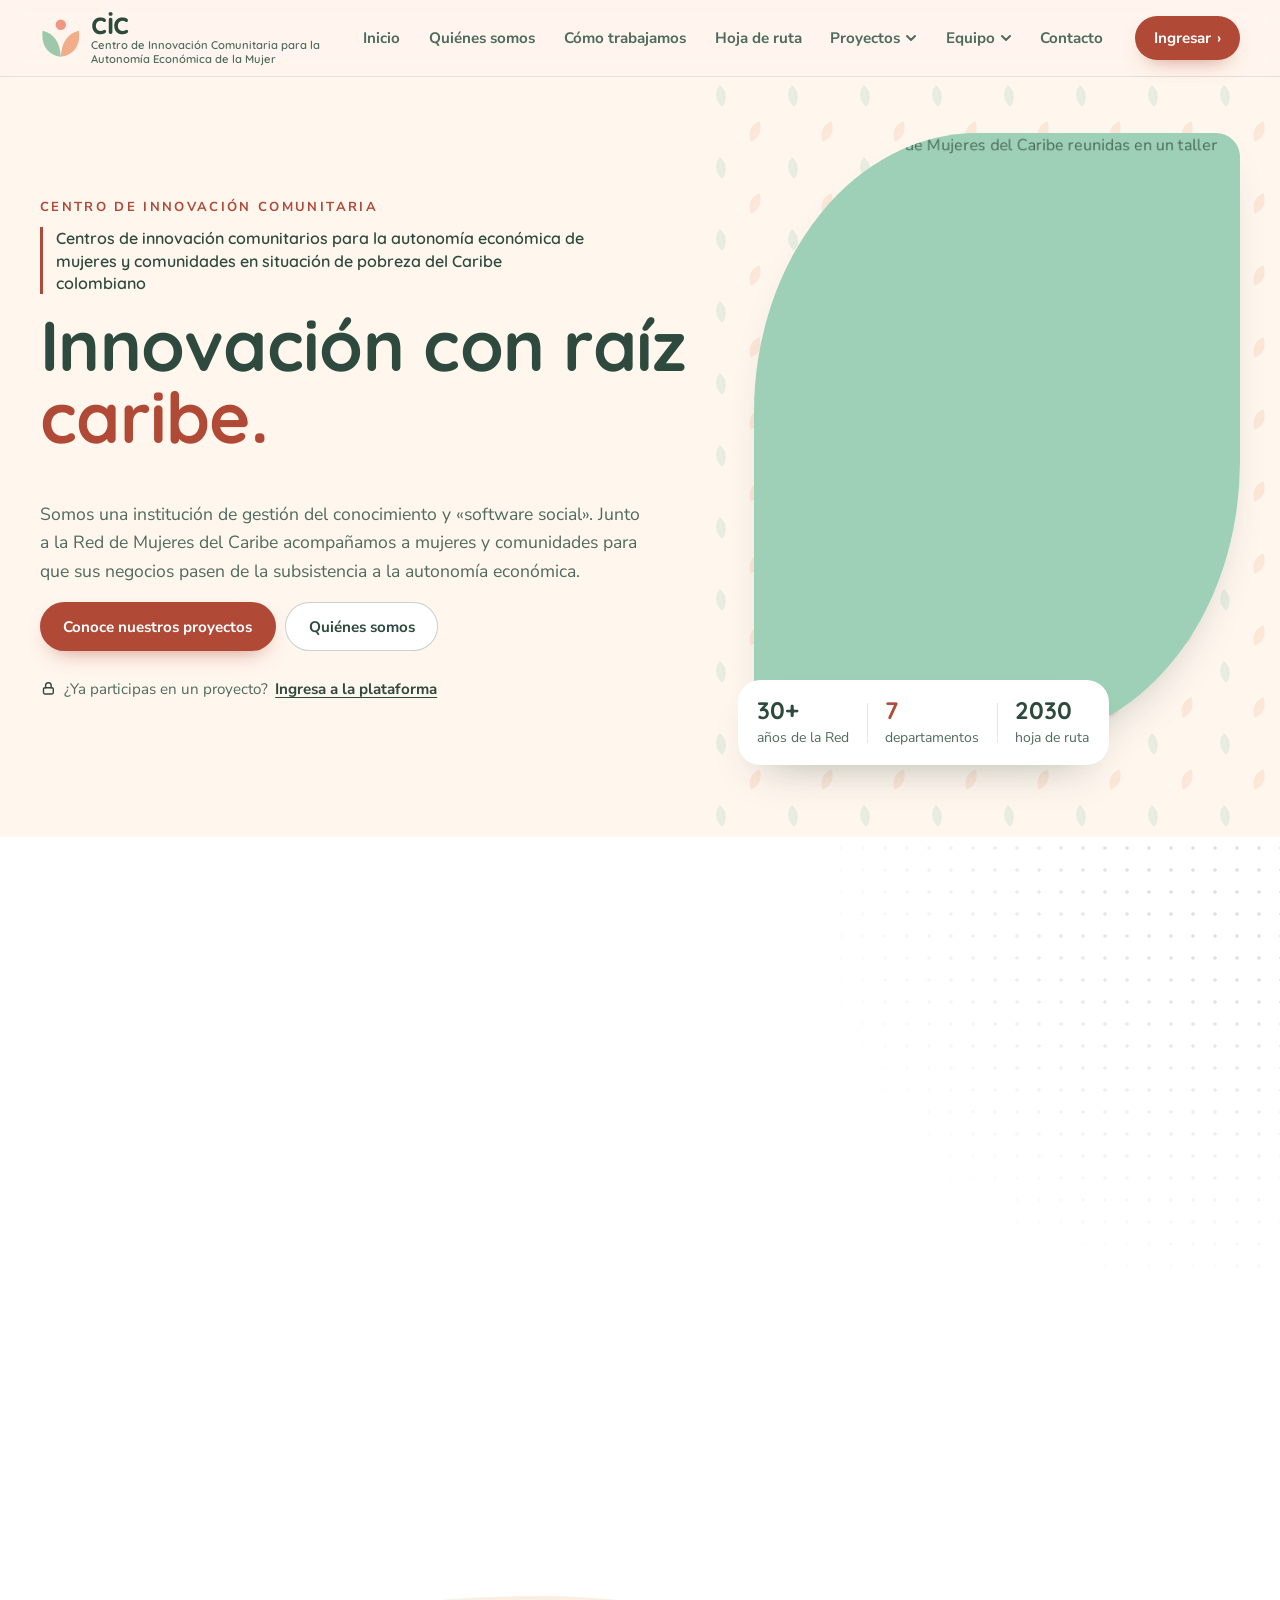
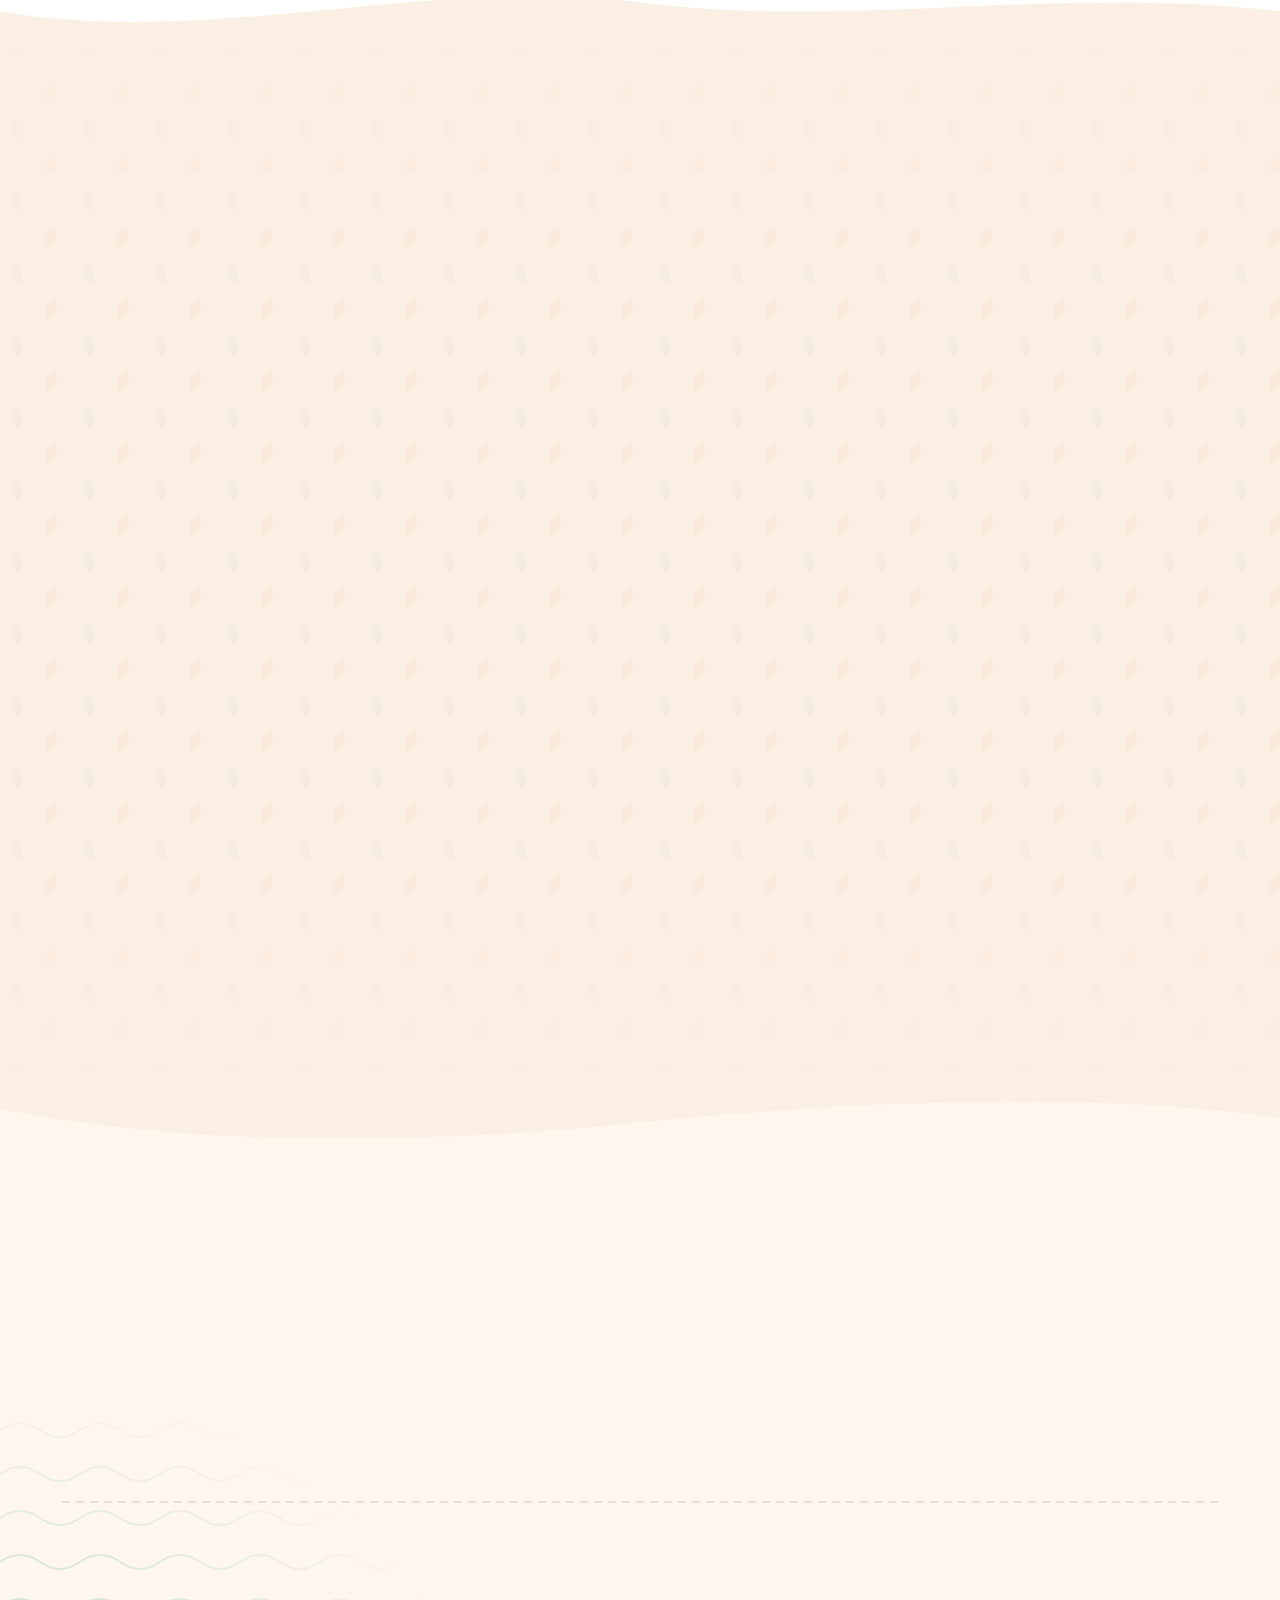
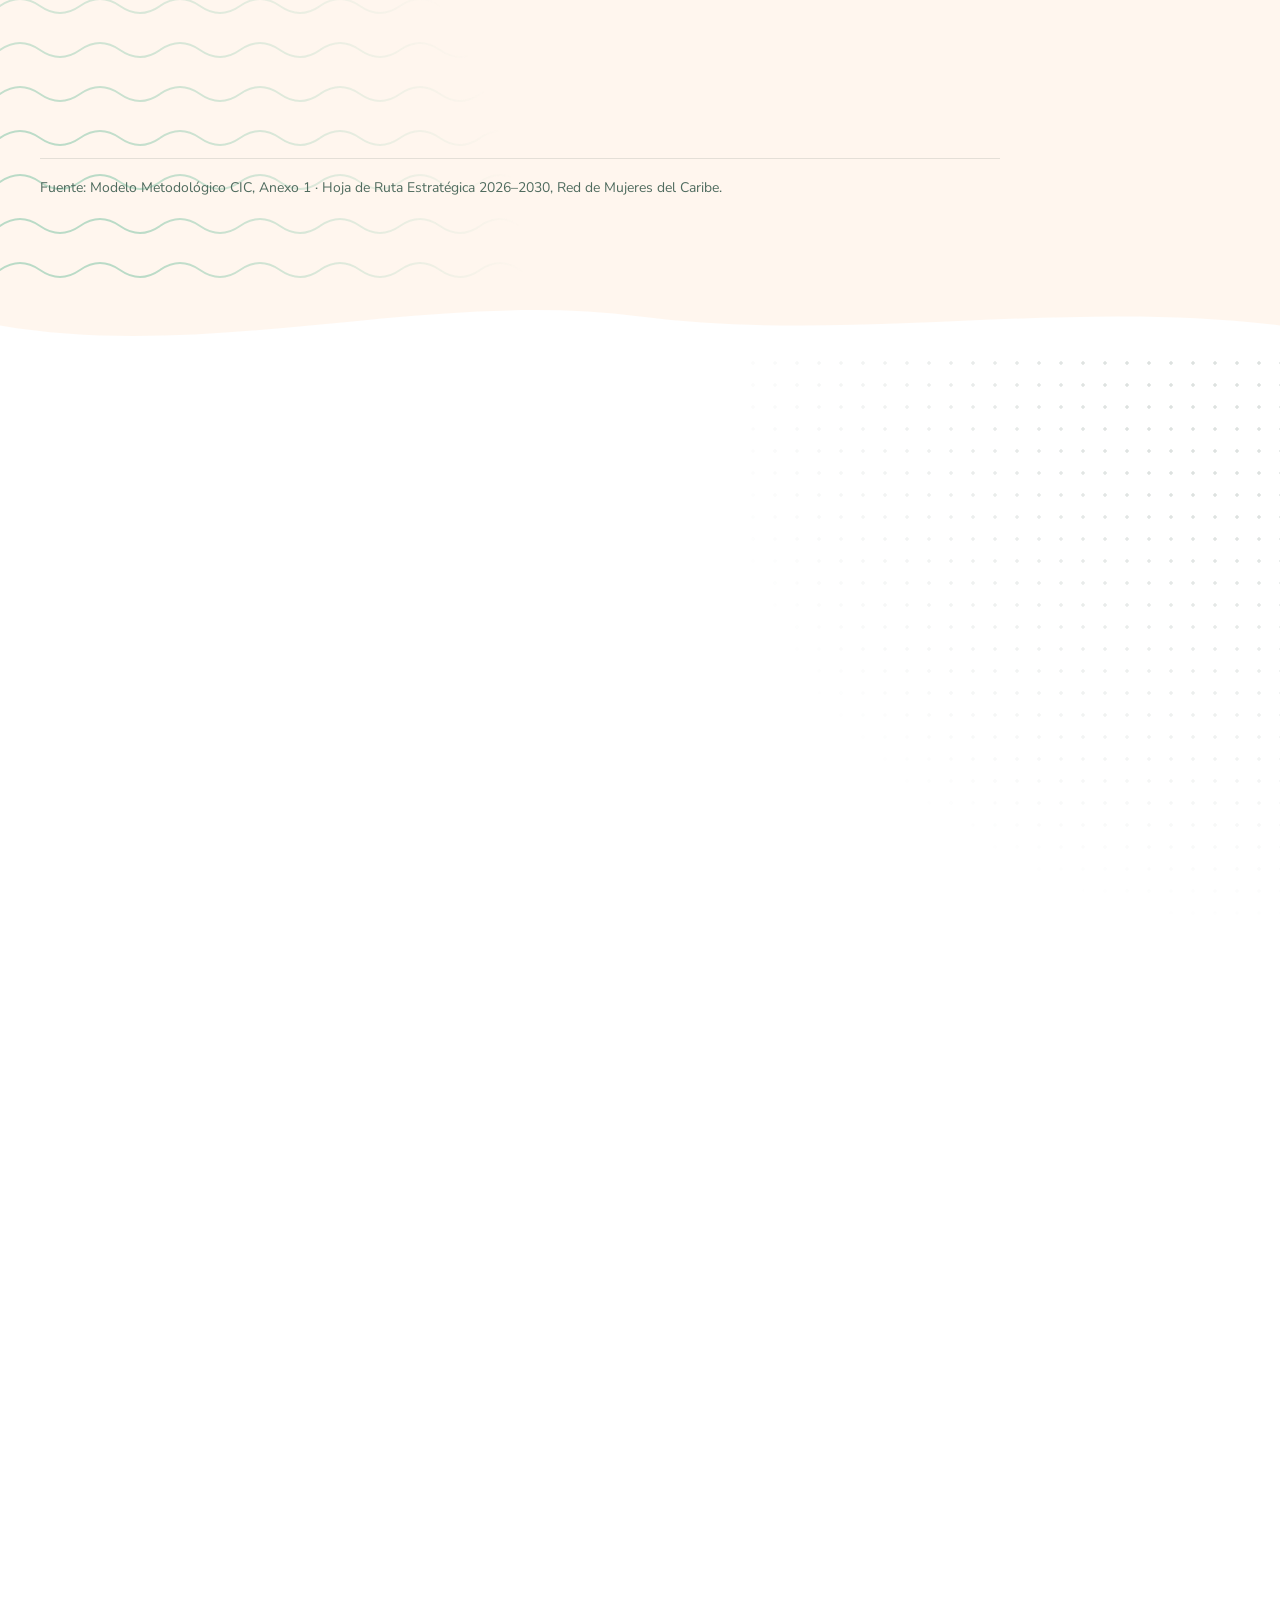
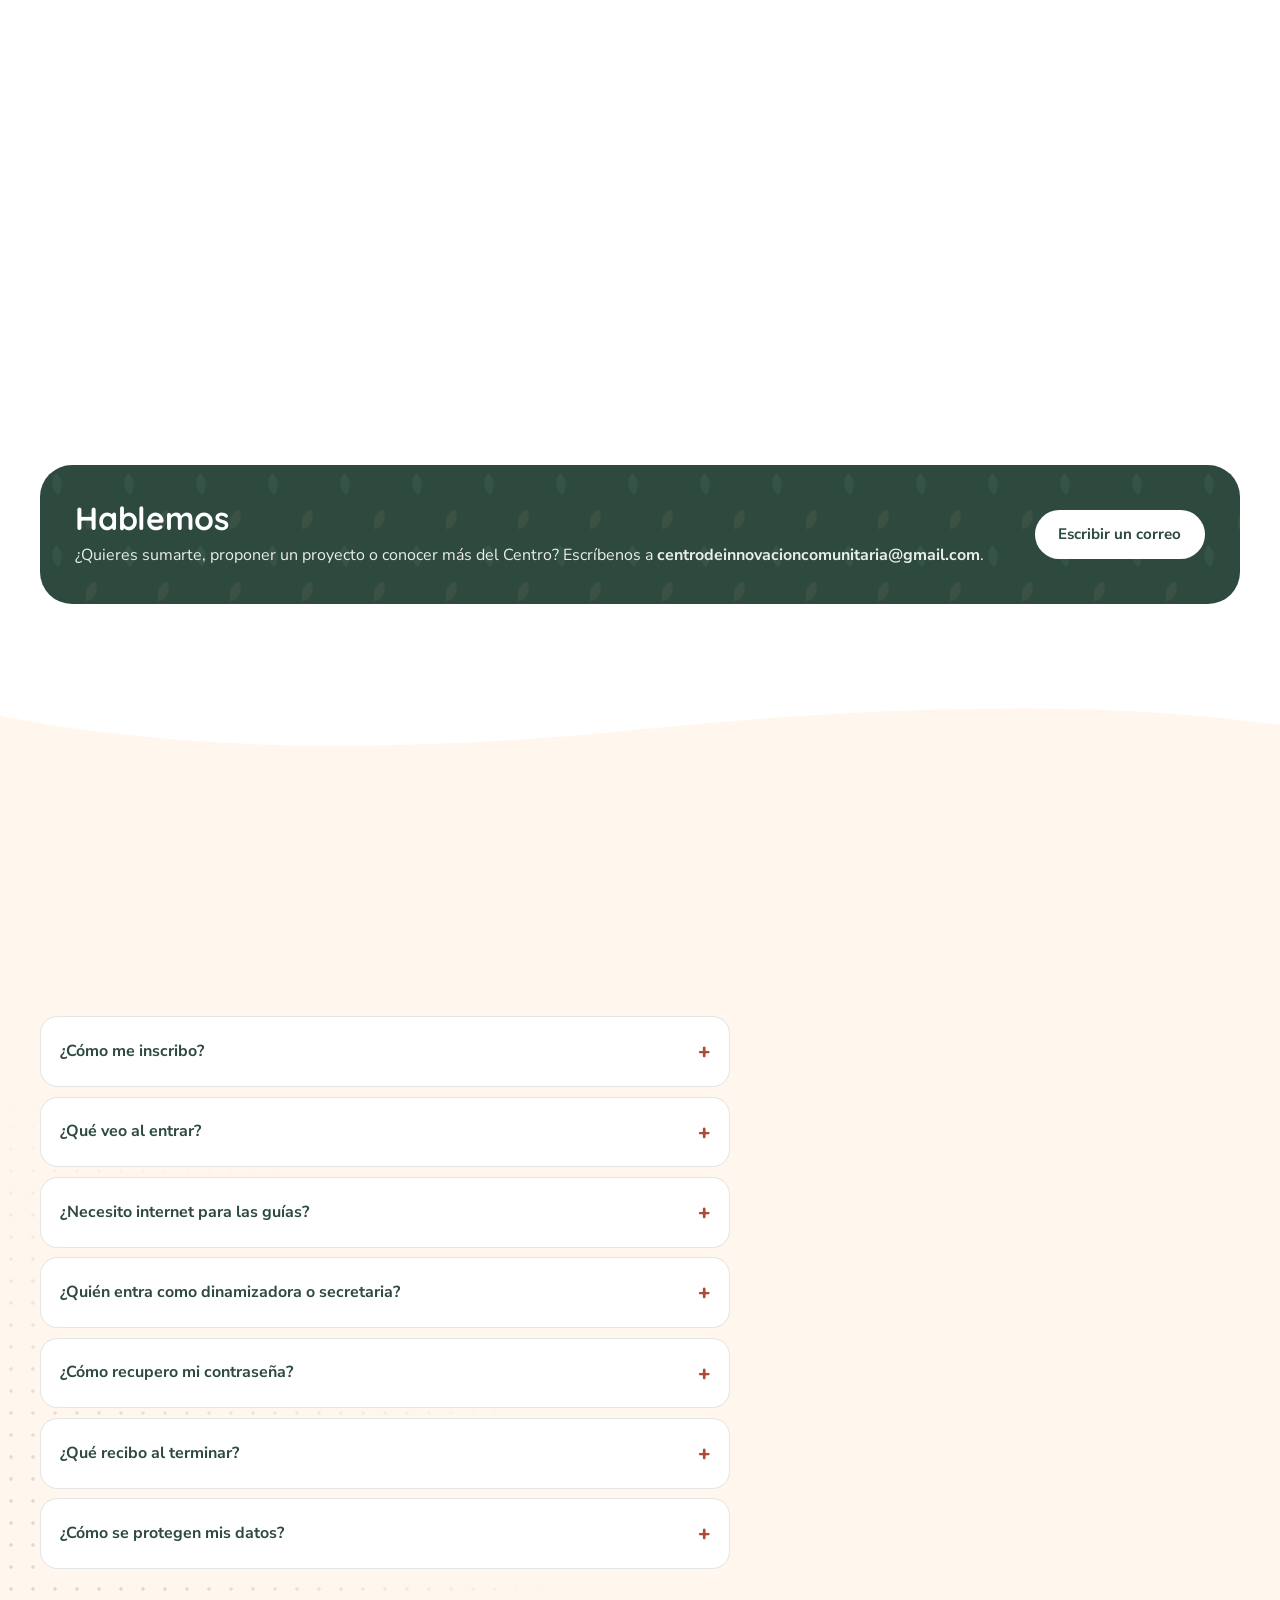
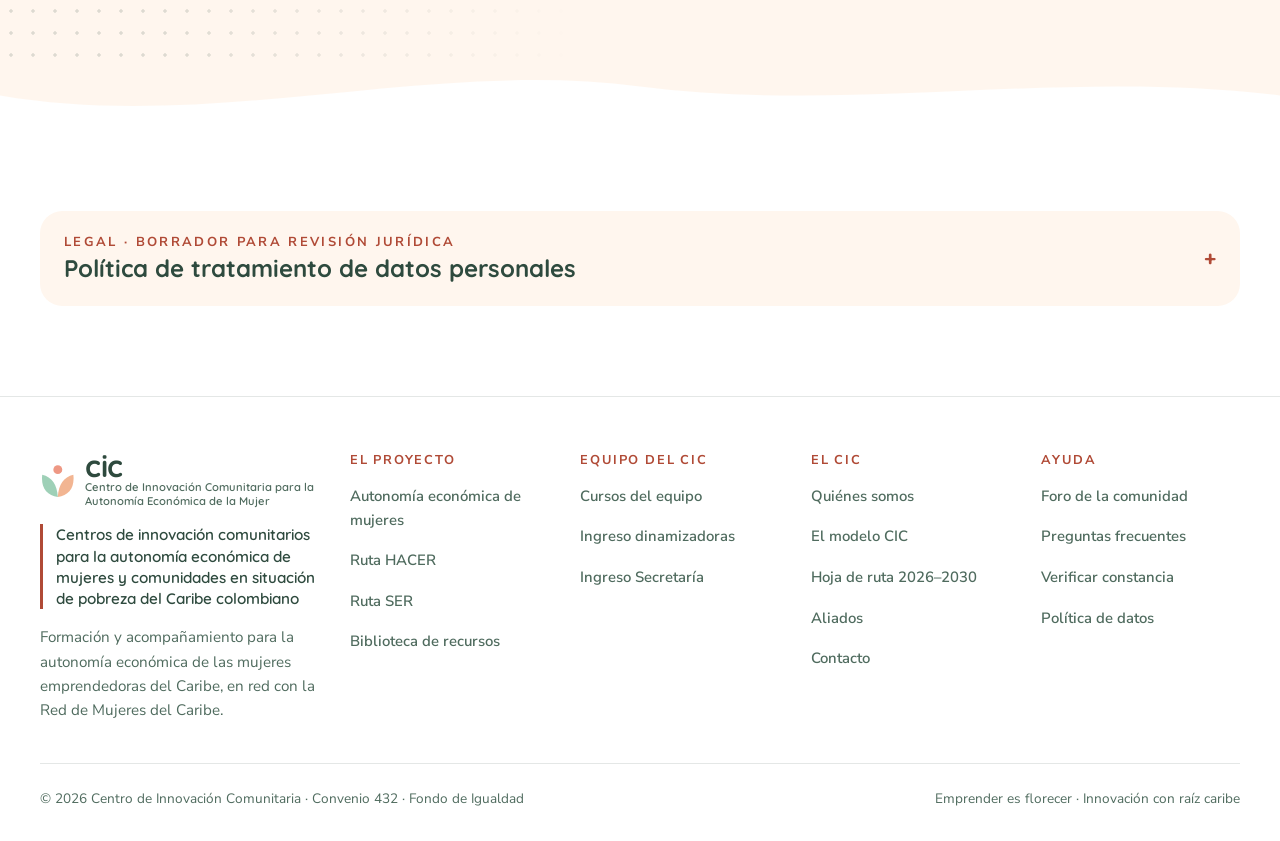
==== commit c96175ca: "Portada del Centro de Innovación Comunitaria y página propia del proyecto en /proyecto/ La portada a" ====
--- a/index.html
+++ b/index.html
@@ -3,15 +3,15 @@
 <head>
     <meta charset="UTF-8">
     <meta name="viewport" content="width=device-width, initial-scale=1">
-    <title>CIC · Aprende y haz crecer tu negocio en el Caribe</title>
-    <meta name="description" content="La plataforma del Centro de Innovación Comunitaria: talleres para mujeres emprendedoras del Caribe colombiano y cursos para su equipo de acompañamiento.">
+    <title>CIC · Centro de Innovación Comunitaria del Caribe colombiano</title>
+    <meta name="description" content="El Centro de Innovación Comunitaria acompaña a mujeres y comunidades del Caribe colombiano para pasar de la subsistencia a la autonomía económica, junto a la Red de Mujeres del Caribe. Conoce sus proyectos y su hoja de ruta 2026–2030.">
     <link rel="canonical" href="https://centrodeinnovacioncomunitaria-hub.github.io/LSM_CIC/">
     <meta name="theme-color" content="#2E4A3E">
     <meta property="og:type" content="website">
     <meta property="og:locale" content="es_CO">
     <meta property="og:site_name" content="Centro de Innovación Comunitaria (CIC)">
-    <meta property="og:title" content="Aprende, organiza y haz crecer tu negocio · CIC">
-    <meta property="og:description" content="Formación, acompañamiento y seguimiento para mujeres emprendedoras del Caribe colombiano.">
+    <meta property="og:title" content="Centro de Innovación Comunitaria · Innovación con raíz caribe">
+    <meta property="og:description" content="Gestión del conocimiento y «software social» para la autonomía económica de las mujeres del Caribe colombiano.">
     <meta property="og:url" content="https://centrodeinnovacioncomunitaria-hub.github.io/LSM_CIC/">
     <meta property="og:image" content="https://blogger.googleusercontent.com/img/b/R29vZ2xl/AVvXsEicEkPOKCm_sE-jU7pciFF2BYTM6QwPMDneMMFKks7sapmv17WIn0rzCAw_O-QWl62bQCkdrrB9Vboed1-2YI24qd3sS_cV5OhRVkEnccxOJZpaBHiG-j52MkSkLGb7h19tBVGtq3_w2p4/s1200/IMG_6584.JPG">
     <meta property="og:image:alt" content="Mujeres de la Red de Mujeres del Caribe reunidas en un taller del CIC">
@@ -64,7 +64,7 @@
     }
     </script>
 
-    <link rel="stylesheet" href="assets/cic.css?v=20261047">
+    <link rel="stylesheet" href="assets/cic.css?v=20261048">
     <script>document.documentElement.classList.add('js');</script>
 </head>
 <body>
@@ -93,16 +93,19 @@
             </a>
             <nav id="nav-publica" class="nav" aria-label="Principal">
                 <a href="#inicio">Inicio</a>
+                <a href="#sobre-cic">Quiénes somos</a>
+                <a href="#pilares">Cómo trabajamos</a>
+                <a href="#hoja-de-ruta">Hoja de ruta</a>
                 <div class="submenu">
-                    <button type="button" class="submenu-btn" aria-expanded="false" aria-controls="sub-talleres">Talleres <svg aria-hidden="true"><use href="#flecha"/></svg></button>
-                    <ul id="sub-talleres" class="submenu-lista" hidden>
-                        <li><a href="rutas/hacer/"><span class="punto bg-durazno"></span><span><b>Ruta HACER</b><small>6 semanas en tu negocio</small></span></a></li>
-                        <li><a href="rutas/ser/"><span class="punto bg-lavanda"></span><span><b>Ruta SER</b><small>4 talleres en grupo</small></span></a></li>
+                    <button type="button" class="submenu-btn" aria-expanded="false" aria-controls="sub-proyectos">Proyectos <svg aria-hidden="true"><use href="#flecha"/></svg></button>
+                    <ul id="sub-proyectos" class="submenu-lista" hidden>
+                        <li><a href="proyecto/"><span class="punto bg-durazno"></span><span><b>Autonomía económica de mujeres</b><small>Con APRODEFA, FonIgualdad y FUPAD · 2026</small></span></a></li>
+                        <li><a href="rutas/hacer/"><span class="punto bg-menta"></span><span><b>Talleres HACER y SER</b><small>La formación del proyecto</small></span></a></li>
+                        <li><a href="recursos/"><span class="punto bg-agua"></span><span><b>Recursos</b><small>Guías y herramientas</small></span></a></li>
+                        <li><a href="microfinanciamiento/"><span class="punto bg-mantequilla"></span><span><b>Microfinanciamiento</b><small>Unidades de ahorro y crédito</small></span></a></li>
+                        <li><a class="todas" href="#proyectos">Todos los proyectos</a></li>
                     </ul>
                 </div>
-                <a href="recursos/">Recursos</a>
-                <a href="microfinanciamiento/">Microfinanciamiento</a>
-                <a href="foro/">Foro</a>
                 <div class="submenu">
                     <button type="button" class="submenu-btn" aria-expanded="false" aria-controls="sub-cursos">Equipo <svg aria-hidden="true"><use href="#flecha"/></svg></button>
                     <ul id="sub-cursos" class="submenu-lista" hidden>
@@ -111,7 +114,7 @@
                         <li><a class="todas" href="cursos/">Cursos del equipo · con contraseña</a></li>
                     </ul>
                 </div>
-                <a href="#ayuda">Ayuda</a>
+                <a href="#contacto">Contacto</a>
             </nav>
             <div class="acciones">
                 <button type="button" id="btn-ingresar" class="btn btn-primario btn-pequeno" data-abrir="ingresar">Ingresar <span aria-hidden="true">›</span></button>
@@ -134,59 +137,22 @@
     <main id="publico">
         <span id="contenido"></span>
 
-        <!-- Héroe: propuesta + entrada por rol -->
-        <section id="inicio" class="heroe" aria-labelledby="titulo-inicio">
+        <!-- Portada del Centro de Innovación Comunitaria (los proyectos tienen su propia página) -->
+        <section id="inicio" class="heroe heroe-centro" aria-labelledby="titulo-inicio">
             <div class="heroe-patron patron-hojas animado" aria-hidden="true"></div>
             <div class="hojas-flotantes" data-hojas="9" aria-hidden="true"></div>
             <div class="contenedor">
                 <div>
-                    <p class="eyebrow">Emprender es florecer</p>
+                    <p class="eyebrow">Centro de Innovación Comunitaria</p>
                     <p class="leyenda-cic leyenda-portada">Centros de innovación comunitarios para la autonomía económica de mujeres y comunidades en situación de pobreza del Caribe colombiano</p>
-                    <h1 id="titulo-inicio">Aprende, organiza y haz crecer <em>tu negocio.</em></h1>
+                    <h1 id="titulo-inicio">Innovación con raíz <em>caribe.</em></h1>
                     <svg class="trazo" aria-hidden="true"><use href="#trazo"/></svg>
-                    <p class="heroe-texto">La plataforma del Centro de Innovación Comunitaria: tus talleres, tu dinamizadora y tus guías en un solo lugar, para las emprendedoras del Caribe colombiano.</p>
-
-                    <div class="roles">
-                        <p class="roles-titulo" id="quien-eres">¿Quién eres?</p>
-                        <div class="roles-tabs" role="tablist" aria-labelledby="quien-eres">
-                            <button type="button" class="rol-tab" role="tab" id="rol-emprendedora" aria-controls="panel-emprendedora" aria-selected="true"><b>Soy emprendedora</b><small>Tus talleres y sus guías</small></button>
-                            <button type="button" class="rol-tab" role="tab" id="rol-dinamizadora" aria-controls="panel-dinamizadora" aria-selected="false" tabindex="-1"><b>Soy dinamizadora (o dinamizador)</b><small>Cursos para acompañar</small></button>
-                            <button type="button" class="rol-tab" role="tab" id="rol-secretaria" aria-controls="panel-secretaria" aria-selected="false" tabindex="-1"><b>Soy secretaria</b><small>Cursos y seguimiento</small></button>
-                        </div>
-                        <div class="rol-panel" role="tabpanel" id="panel-emprendedora" aria-labelledby="rol-emprendedora">
-                            <ol class="pasos">
-                                <li>Inscríbete con tu cédula, tu celular y tu municipio.</li>
-                                <li>Verás tu próximo taller, tu satélite y quién es tu dinamizadora.</li>
-                                <li>Descarga la guía de cada taller y mira las grabaciones de los virtuales.</li>
-                            </ol>
-                            <div class="botones">
-                                <button type="button" class="btn btn-primario" data-abrir="registro">Inscribirme</button>
-                                <button type="button" class="btn btn-borde" data-abrir="ingresar" data-perfil="emprendedora">Ya tengo cuenta</button>
-                            </div>
-                        </div>
-                        <div class="rol-panel" role="tabpanel" id="panel-dinamizadora" aria-labelledby="rol-dinamizadora" hidden>
-                            <ol class="pasos">
-                                <li>La primera vez, activa tu cuenta con el código de 6 números que te llega al correo o te envía la Secretaría Técnica.</li>
-                                <li>Confirma tu compromiso y aprueba Gestión del CIC, módulo a módulo.</li>
-                                <li>Tras la transferencia con la Secretaría se abren Acompañar HACER y Facilitar SER.</li>
-                            </ol>
-                            <div class="botones">
-                                <button type="button" class="btn btn-primario" data-abrir="ingresar" data-perfil="dinamizadora">Ingresar</button>
-                                <a class="btn btn-borde" href="cursos/">Ver los cursos</a>
-                            </div>
-                        </div>
-                        <div class="rol-panel" role="tabpanel" id="panel-secretaria" aria-labelledby="rol-secretaria" hidden>
-                            <ol class="pasos">
-                                <li>La primera vez, activa tu cuenta con el código de 6 números que te llega al correo o te envía la Secretaría Técnica.</li>
-                                <li>Aprueba Gestión del CIC y luego tu Formación de la Secretaría Técnica.</li>
-                                <li>Sigue el avance del equipo, revisa evidencias y registra las transferencias.</li>
-                            </ol>
-                            <div class="botones">
-                                <button type="button" class="btn btn-primario" data-abrir="ingresar" data-perfil="secretaria">Ingresar</button>
-                                <a class="btn btn-borde" href="cursos/">Ver los cursos</a>
-                            </div>
-                        </div>
+                    <p class="heroe-texto">Somos una institución de gestión del conocimiento y «software social». Junto a la Red de Mujeres del Caribe acompañamos a mujeres y comunidades para que sus negocios pasen de la subsistencia a la autonomía económica.</p>
+                    <div class="botones">
+                        <a class="btn btn-primario" href="#proyectos">Conoce nuestros proyectos</a>
+                        <a class="btn btn-borde" href="#sobre-cic">Quiénes somos</a>
                     </div>
+                    <p class="heroe-acceso"><svg aria-hidden="true"><use href="#candado"/></svg> ¿Ya participas en un proyecto? <button type="button" class="enlace" data-abrir="ingresar">Ingresa a la plataforma</button></p>
                 </div>
 
                 <div class="heroe-foto">
@@ -196,44 +162,30 @@
                              alt="Mujeres de la Red de Mujeres del Caribe reunidas en un taller">
                     </div>
                     <div class="heroe-dato">
-                        <div><b>200</b><small>emprendedoras</small></div><i aria-hidden="true"></i>
-                        <div><b style="color:var(--coralp)">8</b><small>satélites</small></div><i aria-hidden="true"></i>
-                        <div><b>7</b><small>departamentos</small></div>
+                        <div><b>30+</b><small>años de la Red</small></div><i aria-hidden="true"></i>
+                        <div><b style="color:var(--coralp)">7</b><small>departamentos</small></div><i aria-hidden="true"></i>
+                        <div><b>2030</b><small>hoja de ruta</small></div>
                     </div>
                 </div>
             </div>
         </section>
 
-        <!-- 1 · Cifras: el CIC en números -->
-        <section class="banda-cifras" aria-label="El CIC en cifras">
-            <div class="patron-hojas animado" aria-hidden="true"></div>
-            <div class="contenedor">
-                <ul class="cifras lista-limpia escalonado">
-                    <li class="aparece"><b data-contar="200">200</b><span>emprendedoras acompañadas</span></li>
-                    <li class="aparece"><b data-contar="24">24</b><span>dinamizadoras en el territorio</span></li>
-                    <li class="aparece"><b data-contar="8">8</b><span>satélites en 7 departamentos</span></li>
-                    <li class="aparece"><b data-contar="13">13</b><span>municipios del Caribe</span></li>
-                    <li class="aparece"><b data-contar="30">30</b><span>años de la Red de Mujeres del Caribe</span></li>
-                </ul>
-            </div>
-        </section>
-
-        <!-- 1 · Qué es el CIC: texto + fotos -->
+        <!-- 1 · Quiénes somos -->
         <section id="sobre-cic" class="seccion seccion-blanca con-decor" aria-labelledby="titulo-sobre">
             <div class="patron-puntos decor decor-derecha" aria-hidden="true"></div>
             <div class="contenedor">
                 <div class="split">
                     <div class="split-texto aparece-izq">
-                        <p class="eyebrow"><span class="indice">01</span> Qué es el CIC</p>
-                        <h2 id="titulo-sobre">Una red para que tu negocio <em>florezca.</em></h2>
+                        <p class="eyebrow"><span class="indice">01</span> Quiénes somos</p>
+                        <h2 id="titulo-sobre">No es un edificio: es <em>software social.</em></h2>
                         <svg class="trazo" aria-hidden="true"><use href="#trazo"/></svg>
-                        <p class="lead">Acompañamos a las mujeres emprendedoras del Caribe para pasar de la subsistencia a la autonomía económica.</p>
+                        <p class="lead">El CIC no se mide en cemento ni en computadores, sino en su capacidad de unir procesos, mentalidades y conexiones para que la innovación se vuelva costumbre en el barrio, la esquina y el campo.</p>
                         <ul class="lista-iconos">
-                            <li><span class="icono-circulo bg-menta" aria-hidden="true">✿</span><span><b>No es un edificio</b>Es una red que llega a tu municipio.</span></li>
-                            <li><span class="icono-circulo bg-durazno" aria-hidden="true">♥</span><span><b>Con la Red de Mujeres del Caribe</b>Más de 30 años de trayectoria.</span></li>
-                            <li><span class="icono-circulo bg-mantequilla" aria-hidden="true">★</span><span><b>Gratis para ti</b>Talleres, guías y acompañamiento.</span></li>
+                            <li><span class="icono-circulo bg-menta" aria-hidden="true">✿</span><span><b>Software social</b>Instalamos capacidades: mirar el entorno, diagnosticar y decidir con información.</span></li>
+                            <li><span class="icono-circulo bg-mantequilla" aria-hidden="true">★</span><span><b>Del rebusque al empresariado popular</b>Cada emprendedora es la gerente de su unidad económica.</span></li>
+                            <li><span class="icono-circulo bg-durazno" aria-hidden="true">♥</span><span><b>Con la Red de Mujeres del Caribe</b>Más de 30 años de liderazgo, sin crear instituciones paralelas.</span></li>
                         </ul>
-                        <div class="botones"><a class="btn btn-bosque" href="el-cic/">Conoce el CIC</a></div>
+                        <div class="botones"><a class="btn btn-bosque" href="el-cic/">Conoce el modelo</a></div>
                     </div>
                     <div class="collage aparece-zoom" aria-hidden="true">
                         <div class="collage-a hoja"><img class="foto-duo" style="filter:url(#duo-verde)" referrerpolicy="no-referrer" loading="lazy" width="600" height="750" alt="" src="https://blogger.googleusercontent.com/img/b/R29vZ2xl/AVvXsEgkaFUGQ0lPFM6brzHzL_IpVWq1-TNBT09i9fsvGLFzL9xLCLwIwXAvQrNSRSFfO0YGUrww76EF6ipz-koMBblKLzogX8BmWFiyR5SAm5yjcVIxCCxAXAslyDUhedAtzoGcDtzMJ2Xzapk/s800/IMG_6604.JPG"></div>
@@ -241,24 +193,24 @@
                         <div class="collage-sello"><b>Emprender</b><span>es florecer</span></div>
                     </div>
                 </div>
-
             </div>
         </section>
 
         <svg class="onda" viewBox="0 0 1440 70" preserveAspectRatio="none" aria-hidden="true" style="background:#fff"><path d="M0,40 C240,80 480,0 720,30 C960,60 1200,10 1440,40 L1440,70 L0,70 Z" style="fill:var(--crema-2)"/></svg>
 
-        <!-- 2 · Pilares del modelo -->
+        <!-- 2 · Cómo trabajamos -->
         <section id="pilares" class="seccion seccion-pilares con-decor" aria-labelledby="titulo-pilares">
             <div class="patron-hojas decor-completo" aria-hidden="true"></div>
             <div class="contenedor">
                 <div class="cabeza-fila">
                     <div class="cabeza aparece">
-                        <p class="eyebrow"><span class="indice">02</span> El modelo</p>
+                        <p class="eyebrow"><span class="indice">02</span> Cómo trabajamos</p>
                         <h2 id="titulo-pilares">Tres pilares sobre <em>una base.</em></h2>
                         <svg class="trazo" aria-hidden="true"><use href="#trazo"/></svg>
+                        <p class="intro">Acompañamiento integral, acceso a mercados y acceso a financiamiento, envueltos por el desarrollo del ser y apoyados en el ecosistema de cada territorio.</p>
                     </div>
                 </div>
-<!-- PILARES:inicio -->
+<!-- Ejes del modelo (copia de los pilares del proyecto) -->
                 <div class="pilares-cards">
                     <div class="pc-ancha pc-ser aparece">
                         <span class="pc-icono" aria-hidden="true"><svg viewBox="0 0 24 24"><path d="M12 21s-7.5-4.6-9.6-9.2C.9 8.4 3 4.5 6.7 4.5c2.1 0 3.6 1.2 5.3 3.2 1.7-2 3.2-3.2 5.3-3.2 3.7 0 5.8 3.9 4.3 7.3C19.5 16.4 12 21 12 21z"/></svg></span>
@@ -274,232 +226,95 @@
                         <div><p class="pc-etiqueta">La base</p><h3>Apropiación del ecosistema emprendedor</h3><p>Cada satélite conoce y activa los actores de su territorio.</p></div>
                     </div>
                 </div>
-<!-- PILARES:fin -->
-                <div id="microfinanciamiento" class="umc-aviso aparece">
-                    <span class="umc-aviso-icono" aria-hidden="true"><svg viewBox="0 0 24 24"><ellipse cx="9" cy="7" rx="6" ry="2.6"/><path d="M3 7v4c0 1.4 2.7 2.6 6 2.6s6-1.2 6-2.6V7"/><path d="M9 13.6c0 1.4 2.7 2.6 6 2.6s6-1.2 6-2.6v4c0 1.4-2.7 2.6-6 2.6s-6-1.2-6-2.6z"/></svg></span>
-                    <div>
-                        <p class="pc-etiqueta">Pilar 3 · Acceso a financiamiento</p>
-                        <h3>Unidades de Microfinanciamiento Comunitario</h3>
-                        <p>Grupos de 10 a 19 emprendedoras que ahorran juntas y se prestan entre ellas con reglas que ellas mismas votan, sin capital externo y siempre por debajo de la tasa de usura.</p>
-                    </div>
-                    <a class="btn btn-primario" href="microfinanciamiento/">Conocer las UMC <span aria-hidden="true">›</span></a>
-                </div>
+
             </div>
         </section>
 
         <svg class="onda" viewBox="0 0 1440 70" preserveAspectRatio="none" aria-hidden="true" style="background:var(--crema-2)"><path d="M0,25 C180,60 420,70 720,40 C1020,10 1260,10 1440,35 L1440,70 L0,70 Z" style="fill:var(--crema)"/></svg>
 
-        <!-- 3 · Cómo funciona: en cascada y en el mapa -->
-        <section id="como-funciona" class="seccion con-decor" aria-labelledby="titulo-como">
-            <span id="territorio"></span>
+        <!-- 3 · Hoja de ruta 2026-2030 -->
+        <section id="hoja-de-ruta" class="seccion con-decor" aria-labelledby="titulo-ruta">
             <div class="patron-ondas animado decor decor-izquierda" aria-hidden="true"></div>
             <div class="contenedor">
                 <div class="cabeza aparece">
-                    <p class="eyebrow"><span class="indice">03</span> Cómo funciona</p>
-                    <h2 id="titulo-como">De la Secretaría Técnica a <em>tu satélite.</em></h2>
+                    <p class="eyebrow"><span class="indice">03</span> Hacia dónde vamos</p>
+                    <h2 id="titulo-ruta">Hoja de ruta <em>2026–2030.</em></h2>
                     <svg class="trazo" aria-hidden="true"><use href="#trazo"/></svg>
-                </div>
-                <ol class="pasos-h lista-limpia escalonado">
-                    <li class="paso-h aparece"><span class="paso-h-num bg-agua">1</span><h3>Secretaría Técnica</h3><p>5 personas dirigen el CIC y forman al equipo.</p></li>
-                    <li class="paso-h aparece"><span class="paso-h-num bg-durazno">2</span><h3>8 satélites</h3><p>24 dinamizadoras, 3 en cada satélite.</p></li>
-                    <li class="paso-h aparece"><span class="paso-h-num bg-coral">3</span><h3>200 emprendedoras</h3><p>En su negocio y en talleres de grupo.</p></li>
+                    <p class="intro">Cinco años para pasar de la instalación a la autonomía. Cada ciclo deja aprendizajes que ajustan el siguiente.</p>
+                </div>
+                <ol class="hoja-ruta lista-limpia escalonado">
+                    <li class="aparece"><span class="numero bg-menta">1</span><p class="hoja-ruta-anio">Año 1 · 2026</p><h3>Instalación y ejecución base</h3><p>Satélites activos con la Red, 200 unidades acompañadas y los primeros grupos de ahorro.</p></li>
+                    <li class="aparece"><span class="numero bg-durazno">2</span><p class="hoja-ruta-anio">Año 2 · 2027</p><h3>Prototipado y validación</h3><p>Prototipos frugales en los negocios, disciplina de ahorro y primeros créditos internos.</p></li>
+                    <li class="aparece"><span class="numero bg-lavanda">3</span><p class="hoja-ruta-anio">Año 3 · 2028</p><h3>Estructuración y productividad</h3><p>Profesionalización técnica y financiera, clústeres y vínculos con banca ética y cooperativas.</p></li>
+                    <li class="aparece"><span class="numero bg-mantequilla">4</span><p class="hoja-ruta-anio">Año 4 · 2029</p><h3>Escalamiento y redes</h3><p>Comercio electrónico, grandes superficies y transferencia del modelo a otros territorios.</p></li>
+                    <li class="aparece"><span class="numero bg-coral">5</span><p class="hoja-ruta-anio">Año 5 · 2030</p><h3>Autonomía y prosperidad</h3><p>Una red de satélites 100 % autónoma y un fondo de aceleración propio del CIC.</p></li>
                 </ol>
-<!-- MAPA:inicio -->
-                <div class="mapa-cic">
-                    <figure class="mapa-figura aparece">
-        <svg class="mapa-svg" viewBox="40 20 560 560" role="img" aria-labelledby="mapa-titulo mapa-desc">
-            <title id="mapa-titulo">Mapa de los satélites del CIC en la región Caribe</title>
-            <desc id="mapa-desc">Mapa de los siete departamentos del Caribe colombiano. La Secretaría Técnica se conecta con 8 satélites: La Guajira, Magdalena, Valledupar, Pueblo Bello, Atlántico, Bolívar, Sucre y Córdoba.</desc>
-            <rect class="mapa-agua" x="40" y="20" width="560" height="560" rx="24"/>
-            <text class="mapa-mar" x="300" y="70">Mar Caribe</text>
-            <path class="mapa-vecino" d="M89.3,413.1L98.3,417.8L100.3,433.2L80.7,461.7L68.1,509.2L85.3,539.7L135.9,536.1L155.0,503.7L169.7,504.3L172.6,494.2L185.4,489.3L197.1,472.6L224.1,470.0L236.6,456.5L266.1,484.5L266.6,495.3L272.3,505.3L262.9,514.7L258.6,532.1L269.3,543.3L281.1,527.9L283.7,536.6L277.4,543.9L277.3,558.0L282.8,574.9L295.2,576.5L324.6,548.6L330.4,575.8L308.7,592.6L301.5,602.7L278.2,617.4L275.6,621.9L280.5,636.3L259.8,655.2L257.0,665.7L261.0,669.2L261.3,677.0L257.4,679.3L259.1,686.1L254.0,689.3L252.6,699.2L247.7,699.0L242.2,707.0L232.3,701.6L218.3,704.4L208.4,710.2L203.3,721.9L191.2,729.2L185.6,728.6L177.4,706.6L169.2,709.0L158.2,702.3L158.6,723.5L142.8,722.5L130.4,727.8L115.3,725.9L106.7,709.9L104.0,694.4L106.8,677.5L95.6,673.0L93.7,656.3L48.3,658.1L40.7,643.3L42.8,626.8L30.1,617.5L33.8,612.7L29.1,612.2L30.2,608.3L23.1,606.6L26.2,603.5L22.4,593.6L40.5,587.8L36.6,574.1L49.4,572.4L64.4,577.9L69.7,561.0L65.8,549.6L48.0,536.3L39.6,517.3L21.6,512.3L5.1,492.8L16.0,484.0L23.6,468.0L20.6,447.2L25.3,457.7L23.5,463.9L33.3,460.7L29.1,464.7L34.3,464.9L32.9,471.6L25.5,471.1L26.3,481.7L38.6,482.5L44.5,477.8L42.7,437.4L35.7,424.2L25.2,418.6L31.0,411.8L50.1,406.8L74.8,386.3L89.3,413.1Z"/>
-            <path class="mapa-vecino" d="M17.9,447.8L23.6,468.0L16.0,484.0L5.1,492.8L21.6,512.3L39.6,517.3L48.0,536.3L65.8,549.6L69.7,561.0L64.4,577.9L49.4,572.4L36.6,574.1L40.5,587.8L22.4,593.6L26.2,603.5L23.4,607.2L30.2,608.3L29.1,612.2L33.8,612.7L30.1,617.5L42.8,626.8L40.7,643.3L48.3,658.1L93.7,656.3L95.6,673.0L106.8,677.5L104.0,694.4L106.7,709.9L118.3,727.8L84.5,747.3L95.0,772.4L103.0,779.2L95.8,791.6L79.0,804.3L66.8,832.3L60.9,834.0L64.4,850.8L73.6,858.7L57.1,871.2L40.7,875.7L21.6,863.5L10.0,863.6L-0.2,856.6L-6.4,858.4L-9.5,851.0L-12.8,856.8L-27.4,855.3L-35.7,859.8L-34.4,854.3L-28.8,852.9L-36.3,852.5L-33.8,844.6L-34.1,849.8L-25.4,850.3L-26.6,840.9L-15.8,822.5L-16.4,797.8L-11.2,801.2L-18.6,792.7L-21.7,779.9L-23.6,759.7L-20.7,753.4L-24.3,755.7L-25.1,753.0L-23.9,744.1L-21.1,746.1L-25.8,733.9L-23.0,728.9L-27.0,728.6L-27.7,724.1L-37.5,723.6L-34.6,714.7L-20.5,713.3L-7.6,695.5L-18.1,668.9L-20.6,670.4L-30.0,652.5L-28.9,645.0L-24.0,648.4L-21.0,645.5L-21.9,636.1L-16.6,634.7L-14.3,621.7L-21.4,605.5L-27.7,604.5L-33.1,609.9L-37.4,596.3L-48.6,587.9L-50.8,589.6L-47.1,576.9L-71.7,549.4L-64.2,529.3L-50.6,524.1L-53.4,508.3L-45.9,510.1L-36.9,523.7L-17.3,495.1L-1.4,485.0L-7.5,455.9L-15.3,448.6L-19.0,434.9L-26.7,425.9L-18.5,410.0L-5.0,427.1L5.7,433.9L12.2,445.8L17.9,447.8Z"/>
-            <path class="mapa-vecino" d="M418.2,361.6L423.2,368.1L433.7,364.1L439.2,368.2L451.0,416.1L477.0,442.1L479.2,475.5L469.2,484.8L471.9,491.7L467.7,504.4L468.5,526.1L474.2,536.5L500.1,540.1L499.0,550.2L511.0,573.5L498.7,572.2L492.6,578.5L489.2,575.7L477.7,589.3L461.5,586.4L459.3,576.8L448.9,578.0L429.3,569.4L433.3,559.1L429.2,551.3L433.6,543.4L416.9,514.7L393.7,515.0L386.4,523.1L366.3,516.9L355.0,504.2L376.6,505.5L383.2,495.6L382.5,487.5L389.6,481.3L387.3,475.1L378.9,471.5L376.7,462.7L383.0,433.6L376.7,432.3L377.3,440.8L372.0,444.3L367.7,437.9L371.1,427.8L364.1,420.9L365.3,410.7L372.9,406.1L376.4,396.4L377.3,362.5L396.6,360.0L414.8,348.3L418.2,361.6Z"/>
-            <path class="mapa-vecino" d="M340.0,463.5L344.2,478.5L349.5,483.7L342.1,502.8L355.7,504.2L366.3,516.9L386.4,523.1L393.7,515.0L416.9,514.7L433.6,543.4L429.2,551.3L433.3,559.1L429.3,569.4L448.9,578.0L459.3,576.8L461.5,586.4L466.9,585.6L468.4,596.9L463.2,628.0L451.5,633.7L439.8,618.3L436.1,621.3L444.3,632.7L441.1,651.9L418.7,677.5L396.3,677.3L389.8,689.9L381.2,692.6L377.0,701.0L370.2,690.5L379.7,678.1L375.9,670.5L366.7,665.6L357.0,680.4L356.3,700.6L352.4,704.4L343.3,698.9L329.7,704.4L320.2,702.8L306.5,689.8L299.7,686.9L294.9,691.4L290.8,670.0L281.1,672.8L273.6,669.3L264.8,650.3L280.5,636.3L275.6,621.9L278.2,617.4L301.5,602.7L308.7,592.6L330.4,575.8L324.1,547.5L326.6,527.9L334.3,516.9L337.5,500.6L331.2,469.3L340.0,463.5Z"/>
-            <path class="mapa-depto" d="M232.9,238.9L228.7,249.3L224.2,247.5L216.6,239.5L204.9,234.7L193.9,225.5L191.9,215.4L195.1,203.7L194.3,196.6L213.0,186.5L234.1,167.2L242.5,178.0L242.8,182.7L246.9,186.7L245.0,196.1L245.3,220.1L238.7,227.4L232.9,238.9Z" style="fill:var(--lavanda)"/>
-            <text class="mapa-depto-nombre" x="186" y="183" text-anchor="middle">Atlántico</text>
-            <path class="mapa-depto" d="M204.0,232.6L204.9,234.7L216.6,239.5L224.2,247.5L228.7,249.3L225.2,263.0L233.9,265.1L240.4,272.6L240.4,275.2L234.4,279.3L230.8,284.3L237.7,298.9L235.3,305.9L242.3,314.9L238.9,320.8L239.1,332.1L252.0,335.2L266.6,352.6L273.9,350.7L277.5,355.8L283.6,354.1L287.9,356.2L289.1,357.7L287.7,360.3L293.7,361.0L300.4,369.0L305.2,371.7L305.0,374.1L310.5,374.8L314.7,373.1L318.0,377.1L332.3,379.3L331.4,384.4L332.9,389.5L338.2,397.1L335.7,413.2L342.5,430.9L343.1,446.9L342.7,451.8L339.1,457.3L339.9,462.0L331.6,468.7L330.8,472.2L337.5,499.0L335.6,513.2L330.5,524.3L326.6,527.9L327.3,536.9L324.6,548.6L295.2,576.5L288.4,577.1L282.8,574.9L282.8,570.8L277.3,558.0L277.4,543.9L283.7,536.6L281.1,527.9L272.9,541.9L269.3,543.3L258.6,532.1L262.9,514.7L272.3,505.3L266.6,495.3L266.1,484.5L236.3,455.5L241.2,453.6L241.5,451.1L246.7,447.4L252.4,447.0L256.9,443.5L257.9,437.9L261.2,438.8L264.1,433.3L257.4,404.8L262.5,397.9L260.9,391.0L250.4,376.3L240.1,372.1L235.7,367.8L228.3,353.8L227.0,334.0L219.8,323.7L215.7,320.2L207.9,317.6L197.3,308.1L187.1,307.4L183.6,308.6L183.1,313.0L181.3,312.0L181.2,306.2L185.9,298.1L186.2,289.6L176.2,286.3L172.1,287.2L172.1,275.5L167.4,270.9L169.3,263.3L164.7,266.3L160.8,265.3L160.3,263.0L162.9,263.7L163.9,260.7L168.2,259.5L165.4,255.6L166.9,251.6L149.9,262.6L156.5,255.3L159.6,246.1L162.4,248.7L167.5,245.7L166.8,238.8L162.9,235.4L168.4,227.3L169.9,233.0L171.5,231.3L167.7,218.9L173.4,216.6L173.4,213.6L179.3,208.5L190.7,203.2L193.0,196.6L194.3,196.6L195.1,203.7L191.9,215.4L193.5,225.0L204.0,232.6Z" style="fill:var(--agua)"/>
-            <text class="mapa-depto-nombre" x="310" y="489" text-anchor="middle">Bolívar</text>
-            <path class="mapa-depto" d="M391.8,189.4L394.1,197.4L392.6,202.2L397.1,199.7L399.3,200.6L403.4,207.3L406.4,207.2L411.7,211.5L407.8,215.7L405.9,222.2L398.8,228.4L402.0,236.9L410.4,232.3L421.8,235.9L436.5,233.8L425.8,249.8L426.1,261.6L418.8,280.6L418.1,288.2L423.5,292.0L423.2,294.0L417.3,299.8L407.2,320.9L402.7,322.9L397.5,331.0L397.9,333.4L391.6,339.8L383.9,358.4L377.3,362.5L374.8,378.6L376.4,396.4L372.3,403.4L372.9,406.1L364.8,412.0L364.9,424.7L367.8,427.9L371.1,427.8L370.5,433.3L367.7,437.9L372.0,444.3L377.3,440.8L376.7,432.3L383.0,433.6L383.9,437.9L377.5,455.1L376.7,462.7L379.5,465.2L378.9,471.5L387.3,475.1L389.6,481.3L388.4,484.9L382.5,487.5L383.2,495.6L376.6,505.5L369.2,506.5L359.8,503.0L342.1,502.8L343.5,494.2L349.5,483.7L344.2,478.5L344.4,475.3L339.9,467.9L341.2,463.3L339.1,462.3L339.1,457.3L342.7,451.8L342.8,432.7L335.7,413.2L338.2,397.1L334.3,392.6L331.4,384.4L332.5,378.7L337.1,371.0L331.4,363.9L329.2,357.0L321.4,355.7L323.6,349.2L320.0,340.6L304.4,327.3L314.7,316.8L339.0,316.8L337.7,309.9L333.3,301.8L333.7,297.6L317.7,281.8L308.9,268.4L313.7,254.8L315.4,254.7L326.5,239.0L345.3,234.2L346.5,230.6L350.6,230.1L354.3,224.6L357.3,223.5L355.6,209.4L359.7,200.2L357.4,198.7L351.5,199.0L351.1,197.0L361.0,190.6L369.8,188.5L391.8,189.4Z" style="fill:var(--durazno)"/>
-            <text class="mapa-depto-nombre" x="380" y="348" text-anchor="middle">Cesar</text>
-            <path class="mapa-depto" d="M138.0,332.7L149.6,334.8L151.4,338.8L149.8,342.1L151.8,341.8L154.4,345.5L157.7,344.7L167.9,352.3L173.3,351.0L172.9,357.3L177.6,358.6L177.4,361.9L184.4,362.0L189.4,369.2L195.3,369.7L198.5,378.0L199.0,388.5L187.4,389.0L179.6,392.7L185.7,399.8L183.2,403.0L188.5,426.4L199.0,426.5L200.2,428.3L198.3,434.0L204.2,436.9L215.1,429.9L215.6,427.4L229.9,430.5L232.4,434.8L239.2,438.4L240.0,445.9L242.7,450.0L241.2,453.6L236.3,455.5L228.9,466.2L224.1,470.0L197.1,472.6L193.9,478.1L186.6,483.2L185.4,489.3L172.6,494.2L173.0,497.4L169.7,504.3L165.5,504.2L161.5,501.6L155.0,503.7L149.9,516.7L135.9,536.1L117.0,539.7L85.8,539.8L79.5,533.9L72.3,521.5L68.2,510.4L68.6,505.6L71.0,491.5L77.7,477.7L80.7,461.7L85.7,451.7L100.4,431.2L98.3,417.8L85.1,409.7L80.1,391.7L74.8,386.3L81.4,383.5L83.7,379.8L91.4,375.2L94.3,367.5L100.0,361.5L101.2,352.9L107.0,348.0L108.6,343.0L125.1,334.0L138.0,332.7Z" style="fill:var(--menta)"/>
-            <text class="mapa-depto-nombre" x="174" y="504" text-anchor="middle">Córdoba</text>
-            <path class="mapa-depto" d="M557.9,32.6L563.4,33.9L568.2,38.4L584.0,41.7L587.7,44.4L598.5,64.8L600.1,71.2L599.1,73.9L591.5,81.1L585.1,83.7L576.4,92.5L575.9,93.8L579.1,93.0L578.0,96.0L522.4,110.3L494.6,160.7L485.0,159.6L474.6,162.4L469.9,166.2L452.1,207.6L436.5,233.8L421.8,235.9L410.4,232.3L402.0,236.9L398.8,228.4L405.9,222.2L407.8,215.7L411.7,211.5L406.4,207.2L403.4,207.3L399.3,200.6L397.1,199.7L392.6,202.2L394.1,197.4L391.8,189.4L373.3,187.9L355.9,192.3L352.2,181.3L351.7,166.4L352.0,162.3L357.8,156.7L358.7,150.2L383.2,149.1L422.3,119.6L430.6,118.6L433.9,116.3L434.8,113.0L444.4,105.6L464.2,100.4L467.1,97.2L474.2,97.4L484.9,91.7L487.4,88.2L491.5,87.2L491.7,82.8L501.2,65.9L500.8,59.3L497.4,55.0L517.4,51.9L515.2,57.0L516.1,61.8L520.6,61.0L523.4,57.6L528.0,56.9L524.3,50.0L519.2,49.0L527.2,41.4L530.9,39.1L531.5,45.6L537.2,42.0L540.5,36.8L543.2,40.2L544.4,37.2L547.0,37.3L549.5,34.5L546.5,35.0L545.7,32.8L540.5,35.1L541.7,32.9L548.3,31.4L557.9,32.6Z" style="fill:var(--mantequilla)"/>
-            <text class="mapa-depto-nombre" x="482" y="149" text-anchor="middle">La Guajira</text>
-            <path class="mapa-depto" d="M310.8,142.2L316.8,141.9L334.0,149.7L358.7,150.2L357.8,156.7L352.0,162.3L351.5,176.6L355.9,192.3L361.0,190.6L350.9,197.9L359.7,200.2L355.6,209.4L357.3,223.5L354.3,224.6L350.6,230.1L346.5,230.6L345.3,234.2L329.3,237.1L324.2,241.1L319.1,250.1L312.8,256.3L308.9,268.4L317.7,281.8L333.7,297.6L333.3,301.8L338.8,313.3L337.7,317.8L314.7,316.8L304.4,327.3L320.0,340.6L323.6,349.2L321.4,355.7L329.2,357.0L331.4,363.9L336.3,369.1L336.6,373.6L332.3,379.3L318.0,377.1L314.7,373.1L310.5,374.8L305.0,374.1L305.2,371.7L300.4,369.0L293.7,361.0L287.7,360.3L289.1,357.7L287.9,356.2L283.6,354.1L277.5,355.8L273.9,350.7L266.6,352.6L252.0,335.2L239.1,332.1L238.9,320.8L242.3,314.9L235.3,305.9L237.7,298.9L230.8,284.3L234.4,279.3L240.4,275.2L240.4,272.6L233.9,265.1L226.4,264.0L225.0,261.9L230.5,243.7L237.3,229.7L245.7,218.7L245.0,196.1L246.9,186.7L242.8,182.7L242.5,178.0L234.7,167.7L266.5,178.9L277.7,179.4L287.9,177.5L294.3,171.2L295.2,163.7L293.0,154.0L298.4,148.5L299.5,144.7L301.9,145.2L306.7,141.0L310.8,142.2Z" style="fill:var(--menta)"/>
-            <text class="mapa-depto-nombre" x="298" y="268" text-anchor="middle">Magdalena</text>
-            <path class="mapa-depto" d="M171.7,286.5L186.2,289.6L185.9,298.1L180.8,308.4L182.2,313.1L183.9,312.2L183.6,308.6L194.8,307.4L200.3,309.3L207.9,317.6L215.7,320.2L219.8,323.7L227.0,334.0L228.3,353.8L235.7,367.8L240.1,372.1L250.4,376.3L259.8,388.8L262.5,397.9L257.4,404.8L264.1,433.3L261.2,438.8L257.9,437.9L256.9,443.5L252.4,447.0L248.7,446.3L242.7,450.0L240.0,445.9L239.2,438.4L232.4,434.8L229.9,430.5L215.6,427.4L215.1,429.9L204.2,436.9L198.3,434.0L200.2,428.3L199.0,426.5L189.8,426.6L187.4,424.9L187.7,419.1L183.2,403.0L185.7,399.8L179.6,392.7L187.4,389.0L199.0,388.5L198.5,378.0L195.3,369.7L189.4,369.2L184.4,362.0L177.4,361.9L177.6,358.6L172.9,357.3L173.3,351.0L167.9,352.3L157.7,344.7L154.4,345.5L151.8,341.8L149.8,342.1L151.4,338.8L149.6,334.8L154.8,333.0L162.4,315.7L158.3,306.6L149.6,304.3L156.5,296.3L156.9,290.4L161.4,279.4L166.0,276.0L165.3,269.7L161.6,266.8L168.7,263.0L167.4,270.9L172.1,275.5L171.7,286.5Z" style="fill:var(--coral)"/>
-            <text class="mapa-depto-nombre" x="200" y="385" text-anchor="middle">Sucre</text>
-            <path class="mapa-linea" data-sat="la-guajira" d="M128,100 Q308.5,39.5 429,121"/>
-            <path class="mapa-linea" data-sat="magdalena" d="M128,100 Q244,54.5 300,151"/>
-            <path class="mapa-linea" data-sat="valledupar" d="M128,100 Q291.5,93 395,228"/>
-            <path class="mapa-linea" data-sat="pueblo-bello" d="M128,100 Q274.5,95.5 361,233"/>
-            <path class="mapa-linea" data-sat="atlantico" d="M128,100 Q208,77 228,196"/>
-            <path class="mapa-linea" data-sat="bolivar" d="M128,100 Q178.5,97 169,236"/>
-            <path class="mapa-linea" data-sat="sucre" d="M128,100 Q184,151.5 180,345"/>
-            <path class="mapa-linea" data-sat="cordoba" d="M128,100 Q160,179 132,400"/>
-
-            <circle class="mapa-municipio" data-sat="la-guajira" cx="461" cy="159" r="4.5"/>
-            <g class="mapa-pin" data-sat="la-guajira" transform="translate(429 121)" tabindex="-1"><circle r="13"/><text y="5" text-anchor="middle">1</text></g>
-            <g class="mapa-pin" data-sat="magdalena" transform="translate(300 151)" tabindex="-1"><circle r="13"/><text y="5" text-anchor="middle">2</text></g>
-            <g class="mapa-pin" data-sat="valledupar" transform="translate(395 228)" tabindex="-1"><circle r="13"/><text y="5" text-anchor="middle">3</text></g>
-            <g class="mapa-pin" data-sat="pueblo-bello" transform="translate(361 233)" tabindex="-1"><circle r="13"/><text y="5" text-anchor="middle">4</text></g>
-            <circle class="mapa-municipio" data-sat="atlantico" cx="232" cy="237" r="4.5"/>
-            <g class="mapa-pin" data-sat="atlantico" transform="translate(228 196)" tabindex="-1"><circle r="13"/><text y="5" text-anchor="middle">5</text></g>
-            <circle class="mapa-municipio" data-sat="bolivar" cx="190" cy="277" r="4.5"/>
-            <g class="mapa-pin" data-sat="bolivar" transform="translate(169 236)" tabindex="-1"><circle r="13"/><text y="5" text-anchor="middle">6</text></g>
-            <circle class="mapa-municipio" data-sat="sucre" cx="162" cy="323" r="4.5"/>
-            <g class="mapa-pin" data-sat="sucre" transform="translate(180 345)" tabindex="-1"><circle r="13"/><text y="5" text-anchor="middle">7</text></g>
-            <circle class="mapa-municipio" data-sat="cordoba" cx="114" cy="458" r="4.5"/>
-            <g class="mapa-pin" data-sat="cordoba" transform="translate(132 400)" tabindex="-1"><circle r="13"/><text y="5" text-anchor="middle">8</text></g>
-
-            <g class="mapa-st" transform="translate(128 78)">
-                <rect x="-74" y="-22" width="148" height="44" rx="22"/>
-                <use href="#isotipo-neg" x="-64" y="-14" width="28" height="28"/>
-                <text x="12" y="-2" text-anchor="middle">Secretaría</text>
-                <text x="12" y="13" text-anchor="middle">Técnica</text>
-            </g>
-        </svg>
-                        <figcaption>Mapa esquemático. Las líneas muestran cómo la Secretaría Técnica acompaña a cada satélite.</figcaption>
-                    </figure>
-                    <div class="mapa-panel aparece">
-                        <p class="mapa-panel-titulo">Los 8 satélites</p>
-                        <ol class="satelites-lista">
-                    <li><button type="button" class="satelite-btn" data-sat="la-guajira" data-nombre="Satélite La Guajira" data-depto="La Guajira" data-municipios="Riohacha · Albania" aria-pressed="false"><span class="satelite-num">1</span><span><b>La Guajira</b><small>Riohacha · Albania</small></span></button></li>
-                    <li><button type="button" class="satelite-btn" data-sat="magdalena" data-nombre="Satélite Magdalena" data-depto="Magdalena" data-municipios="Santa Marta" aria-pressed="false"><span class="satelite-num">2</span><span><b>Magdalena</b><small>Santa Marta</small></span></button></li>
-                    <li><button type="button" class="satelite-btn" data-sat="valledupar" data-nombre="Satélite Valledupar" data-depto="Cesar" data-municipios="Valledupar" aria-pressed="false"><span class="satelite-num">3</span><span><b>Valledupar</b><small>Valledupar</small></span></button></li>
-                    <li><button type="button" class="satelite-btn" data-sat="pueblo-bello" data-nombre="Satélite Pueblo Bello" data-depto="Cesar" data-municipios="Pueblo Bello" aria-pressed="false"><span class="satelite-num">4</span><span><b>Pueblo Bello</b><small>Pueblo Bello</small></span></button></li>
-                    <li><button type="button" class="satelite-btn" data-sat="atlantico" data-nombre="Satélite Atlántico" data-depto="Atlántico" data-municipios="Baranoa · Campo de la Cruz" aria-pressed="false"><span class="satelite-num">5</span><span><b>Atlántico</b><small>Baranoa · Campo de la Cruz</small></span></button></li>
-                    <li><button type="button" class="satelite-btn" data-sat="bolivar" data-nombre="Satélite Bolívar" data-depto="Bolívar" data-municipios="Cartagena · María la Baja" aria-pressed="false"><span class="satelite-num">6</span><span><b>Bolívar</b><small>Cartagena · María la Baja</small></span></button></li>
-                    <li><button type="button" class="satelite-btn" data-sat="sucre" data-nombre="Satélite Sucre" data-depto="Sucre" data-municipios="Sincelejo · Tolú" aria-pressed="false"><span class="satelite-num">7</span><span><b>Sucre</b><small>Sincelejo · Tolú</small></span></button></li>
-                    <li><button type="button" class="satelite-btn" data-sat="cordoba" data-nombre="Satélite Córdoba" data-depto="Córdoba" data-municipios="Montería · Tierralta" aria-pressed="false"><span class="satelite-num">8</span><span><b>Córdoba</b><small>Montería · Tierralta</small></span></button></li>
-                        </ol>
-                        <div class="satelite-info" aria-live="polite"><p>Toca un satélite para ver sus municipios y su equipo.</p></div>
-                    </div>
-                </div>
-<!-- MAPA:fin -->
+                <p class="fuente-cic">Fuente: Modelo Metodológico CIC, Anexo 1 · Hoja de Ruta Estratégica 2026–2030, Red de Mujeres del Caribe.</p>
             </div>
         </section>
 
         <svg class="onda" viewBox="0 0 1440 70" preserveAspectRatio="none" aria-hidden="true" style="background:var(--crema)"><path d="M0,40 C240,80 480,0 720,30 C960,60 1200,10 1440,40 L1440,70 L0,70 Z" style="fill:#fff"/></svg>
-        <!-- 4 · Talleres para emprendedoras: tarjetas tipo catálogo -->
-        <section id="rutas" class="seccion seccion-blanca con-decor" aria-labelledby="titulo-rutas">
+
+        <!-- 4 · Proyectos -->
+        <section id="proyectos" class="seccion seccion-blanca con-decor" aria-labelledby="titulo-proyectos">
             <div class="patron-puntos decor decor-derecha" aria-hidden="true"></div>
             <div class="contenedor">
-                <div class="cabeza-fila aparece">
-                    <div class="cabeza">
-                        <p class="eyebrow"><span class="indice">04</span> Talleres para emprendedoras</p>
-                        <h2 id="titulo-rutas">Cuatro talleres para <em>crecer juntas.</em></h2>
-                        <svg class="trazo" aria-hidden="true"><use href="#trazo"/></svg>
+                <div class="cabeza aparece">
+                    <p class="eyebrow"><span class="indice">04</span> Nuestros proyectos</p>
+                    <h2 id="titulo-proyectos">Proyectos que hacen <em>florecer</em> el modelo.</h2>
+                    <svg class="trazo" aria-hidden="true"><use href="#trazo"/></svg>
+                </div>
+                <article class="proyecto-destacado aparece" aria-labelledby="titulo-proyecto-1">
+                    <span class="patron-hojas" aria-hidden="true"></span>
+                    <div class="proyecto-foto"><img src="assets/fotos/encuentro-equipo-1.jpg" width="1600" height="900" loading="lazy" decoding="async" alt="Mesas de trabajo del equipo del proyecto en uno de sus encuentros"></div>
+                    <div class="proyecto-texto">
+                        <span class="proyecto-chip">En ejecución · 2026</span>
+                        <h3 id="titulo-proyecto-1">Autonomía económica de mujeres y comunidades en situación de pobreza del Caribe colombiano</h3>
+                        <p>El primer ciclo del CIC: talleres, acompañamiento en cada negocio, microfinanciamiento comunitario y una plataforma de formación para las emprendedoras y su equipo.</p>
+                        <ul class="proyecto-cifras lista-limpia">
+                            <li><b>200</b>emprendedoras</li><li><b>24</b>dinamizadoras</li><li><b>8</b>satélites</li><li><b>13</b>municipios</li>
+                        </ul>
+                        <p class="proyecto-aliados">Con <b>APRODEFA</b> · <b>FonIgualdad</b> (Convenio 432) · <b>FUPAD</b></p>
+                        <div class="botones">
+                            <a class="btn btn-claro" href="proyecto/">Conoce el proyecto y su plataforma <span aria-hidden="true">→</span></a>
+                            <button type="button" class="btn btn-borde-claro" data-abrir="ingresar">Ingresar a la plataforma</button>
+                        </div>
                     </div>
-                    <a class="btn btn-borde" href="rutas/ser/">Ver todos los talleres</a>
-                </div>
-                <div class="catalogo escalonado">
-                    <a class="tarjeta-taller aparece" href="rutas/ser/#taller-1">
-                        <div class="taller-portada bg-lavanda"><div class="patron-hojas" aria-hidden="true"></div><span class="taller-num">1</span><span class="chip chip-claro">Presencial</span></div>
-                        <div class="taller-cuerpo"><p class="taller-meta">Taller SER 1 · Semana 1</p><h3>De la subsistencia a la gerencia</h3><p>Te reconoces como gerenta de tu negocio y piensas en tu proyecto de vida.</p><span class="taller-enlace">Ver el taller <span aria-hidden="true">→</span></span></div>
-                    </a>
-                    <a class="tarjeta-taller aparece" href="rutas/ser/#taller-2">
-                        <div class="taller-portada bg-agua"><div class="patron-hojas" aria-hidden="true"></div><span class="taller-num">2</span><span class="chip chip-claro">Virtual · queda grabado</span></div>
-                        <div class="taller-cuerpo"><p class="taller-meta">Taller SER 2 · Semana 3</p><h3>De la visión de túnel a la visión panorámica</h3><p>Aprendes a tomar decisiones con información y sin miedo.</p><span class="taller-enlace">Ver el taller <span aria-hidden="true">→</span></span></div>
-                    </a>
-                    <a class="tarjeta-taller aparece" href="rutas/ser/#taller-3">
-                        <div class="taller-portada bg-coral"><div class="patron-hojas" aria-hidden="true"></div><span class="taller-num">3</span><span class="chip chip-claro">Presencial</span></div>
-                        <div class="taller-cuerpo"><p class="taller-meta">Taller SER 3 · Semana 5</p><h3>Mi liderazgo, mis derechos, mi protección</h3><p>Conoces tus derechos y las rutas de atención de tu municipio.</p><span class="taller-enlace">Ver el taller <span aria-hidden="true">→</span></span></div>
-                    </a>
-                    <a class="tarjeta-taller aparece" href="rutas/ser/#taller-4">
-                        <div class="taller-portada bg-mantequilla"><div class="patron-hojas" aria-hidden="true"></div><span class="taller-num">4</span><span class="chip chip-claro">Virtual · queda grabado</span></div>
-                        <div class="taller-cuerpo"><p class="taller-meta">Taller SER 4 · Semana 6</p><h3>La confianza que sostiene</h3><p>Fortaleces la confianza en el grupo para ahorrar y crecer juntas.</p><span class="taller-enlace">Ver el taller <span aria-hidden="true">→</span></span></div>
-                    </a>
-                </div>
-
-                <div class="rejilla r2 duo-bloques">
-                    <a class="bloque-foto aparece" href="rutas/hacer/">
-                        <img class="foto-duo" style="filter:url(#duo-durazno)" referrerpolicy="no-referrer" loading="lazy" width="800" height="500" alt="" src="https://blogger.googleusercontent.com/img/b/R29vZ2xl/AVvXsEgnlDPWIXl4bQVqs74nRqDFAzFGXWFCXTPt3sufw3YsOl0hgW36kFEL6xA7w77UPSlcg5uB-P3bYXrSdZugbnzhbLOXxE9JwKIDIGS8LMBof2JiftJH_sC7GpVCMHYwPjVDHZiIHVb60XQ/s800/IMG_6618.JPG">
-                        <span class="bloque-foto-texto"><span class="chip chip-claro">6 visitas · en tu negocio</span><b>Acompañamiento en tu negocio</b><span>Tu dinamizadora te visita cada semana con sus herramientas.</span></span>
-                    </a>
-                    <a class="bloque-foto bloque-foto-color aparece" href="recursos/">
-                        <div class="patron-hojas animado" aria-hidden="true"></div>
-                        <span class="bloque-foto-texto"><span class="chip chip-claro">Gratis</span><b>Biblioteca de recursos</b><span>Herramientas explicadas paso a paso y una calculadora de punto de equilibrio.</span></span>
-                    </a>
+                </article>
+                <div class="proyecto-proximo aparece">
+                    <span class="numero bg-mantequilla" aria-hidden="true">+</span>
+                    <p><b>Nuevos territorios.</b> La hoja de ruta prevé llevar el modelo a otros territorios del Caribe. Aquí aparecerán los próximos proyectos del Centro.</p>
                 </div>
             </div>
         </section>
 
-        <svg class="onda" viewBox="0 0 1440 70" preserveAspectRatio="none" aria-hidden="true" style="background:#fff"><path d="M0,25 C180,60 420,70 720,40 C1020,10 1260,10 1440,35 L1440,70 L0,70 Z" style="fill:var(--bosque)"/></svg>
-        <!-- 5 · Equipo del CIC: acceso solo con cédula y contraseña -->
-        <section id="cursos-equipo" class="seccion bloque-equipo" aria-labelledby="titulo-equipo">
-            <div class="patron-hojas animado" aria-hidden="true"></div>
-            <div class="contenedor">
-                <div class="split split-equipo">
-                    <div class="aparece-izq">
-                        <p class="eyebrow eyebrow-claro"><span class="indice">05</span> Equipo del CIC</p>
-                        <h2 id="titulo-equipo">Formación para quienes <em>acompañan.</em></h2>
-                        <p class="lead">Dinamizadoras y Secretaría Técnica avanzan curso a curso. Cada uno se abre al aprobar el anterior.</p>
-                        <div class="botones">
-                            <button type="button" class="btn btn-claro" data-abrir="ingresar" data-perfil="dinamizadora">Soy dinamizadora (o dinamizador)</button>
-                            <button type="button" class="btn btn-borde-claro" data-abrir="ingresar" data-perfil="secretaria">Soy secretaria</button>
-                        </div>
-                    </div>
-                    <ol class="escalera lista-limpia escalonado" aria-label="Recorrido del equipo">
-                        <li><span class="escalera-num">1</span><span><b>Activa tu cuenta</b><small>Con cédula, código y contraseña</small></span></li>
-                        <li><span class="escalera-num">2</span><span><b>Gestión del CIC</b><small>4 módulos con evaluación</small></span></li>
-                        <li><span class="escalera-num">3</span><span><b>Rutas HACER y SER</b><small>Se abren solas al aprobar Gestión</small></span></li>
-                    </ol>
-                </div>
-                <p class="candado-nota aparece"><svg aria-hidden="true"><use href="#candado"/></svg> Los cursos solo se ven al ingresar con cédula y contraseña.</p>
-            </div>
-        </section>
-
-        <svg class="onda" viewBox="0 0 1440 70" preserveAspectRatio="none" aria-hidden="true" style="background:var(--bosque)"><path d="M0,40 C240,80 480,0 720,30 C960,60 1200,10 1440,40 L1440,70 L0,70 Z" style="fill:var(--crema)"/></svg>
-        <!-- 6 · Galería: mujeres que florecen -->
-        <section class="seccion galeria-seccion" aria-labelledby="titulo-galeria">
-            <div class="contenedor">
-                <div class="cabeza aparece">
-                    <p class="eyebrow"><span class="indice">06</span> En el territorio</p>
-                    <h2 id="titulo-galeria">Mujeres que <em>florecen.</em></h2>
-                    <svg class="trazo" aria-hidden="true"><use href="#trazo"/></svg>
-                </div>
-                <div class="galeria escalonado">
-                    <figure class="galeria-item galeria-alta aparece"><img class="foto-duo" style="filter:url(#duo-verde)" referrerpolicy="no-referrer" loading="lazy" width="600" height="800" alt="Facilitadora conversando con un grupo de mujeres" src="https://blogger.googleusercontent.com/img/b/R29vZ2xl/AVvXsEgkaFUGQ0lPFM6brzHzL_IpVWq1-TNBT09i9fsvGLFzL9xLCLwIwXAvQrNSRSFfO0YGUrww76EF6ipz-koMBblKLzogX8BmWFiyR5SAm5yjcVIxCCxAXAslyDUhedAtzoGcDtzMJ2Xzapk/s800/IMG_6604.JPG"><figcaption>Aprender en grupo</figcaption></figure>
-                    <figure class="galeria-item aparece"><img class="foto-duo" style="filter:url(#duo-coral)" referrerpolicy="no-referrer" loading="lazy" width="800" height="600" alt="Mujeres de la Red en un taller" src="https://blogger.googleusercontent.com/img/b/R29vZ2xl/AVvXsEicEkPOKCm_sE-jU7pciFF2BYTM6QwPMDneMMFKks7sapmv17WIn0rzCAw_O-QWl62bQCkdrrB9Vboed1-2YI24qd3sS_cV5OhRVkEnccxOJZpaBHiG-j52MkSkLGb7h19tBVGtq3_w2p4/s800/IMG_6584.JPG"><figcaption>Talleres SER</figcaption></figure>
-                    <figure class="galeria-item aparece"><img class="foto-duo" style="filter:url(#duo-durazno)" referrerpolicy="no-referrer" loading="lazy" width="800" height="600" alt="Emprendedoras atentas en una sesión" src="https://blogger.googleusercontent.com/img/b/R29vZ2xl/AVvXsEgZ6XmgMPuMbbJRwkFLRYZPOKWcJGlk5gcSWAM9IGCDVm27Zy3I3IAiUwh9HF5Z-RUJk15hNWiCijwvXpVXB51lFmUI0EoAPs87PPfiLCHjtMEtemSH2jjJpho54M0t1cnNAAzT5C0qebk/s800/IMG_6578.JPG"><figcaption>La Red de Mujeres del Caribe</figcaption></figure>
-                    <figure class="galeria-item galeria-ancha aparece"><img class="foto-duo foto-mesas" style="filter:url(#duo-verde)" loading="lazy" width="1600" height="900" alt="Salón con varias mesas de trabajo: grupos de mujeres conversan y toman notas" src="assets/fotos/encuentro-equipo-1.jpg"><figcaption>Trabajo en equipo</figcaption></figure>
-                </div>
-                <a class="galeria-equipo aparece" href="el-cic/#equipo">
-                    <span class="patron-hojas" aria-hidden="true"></span>
-                    <span class="galeria-equipo-fotos" aria-hidden="true"><img src="assets/fotos/encuentro-equipo-3.jpg" width="1600" height="900" loading="lazy" alt=""><img src="assets/fotos/encuentro-equipo-4.jpg" width="1600" height="1200" loading="lazy" alt=""><img src="assets/fotos/encuentro-equipo-5.jpg" width="1200" height="1600" loading="lazy" alt=""></span>
-                    <span class="galeria-equipo-texto">
-                        <span class="galeria-equipo-chip">Nuevo · 7 fotos</span>
-                        <b>El equipo también aprende <em>en encuentro.</em></b>
-                        <span class="galeria-equipo-lead">Secretarías técnicas y dinamizadoras en sus mesas de trabajo: así se preparan para acompañar a cada emprendedora.</span>
-                        <span class="galeria-equipo-cta">Ver las fotos <span aria-hidden="true">→</span></span>
-                    </span>
-                </a>
-            </div>
-            <div class="marquesina" aria-hidden="true"><div class="marquesina-pista"><span>Riohacha</span><span>Albania</span><span>Santa Marta</span><span>Valledupar</span><span>Pueblo Bello</span><span>Baranoa</span><span>Campo de la Cruz</span><span>Cartagena</span><span>María la Baja</span><span>Sincelejo</span><span>Tolú</span><span>Montería</span><span>Tierralta</span><span>Riohacha</span><span>Albania</span><span>Santa Marta</span><span>Valledupar</span><span>Pueblo Bello</span><span>Baranoa</span><span>Campo de la Cruz</span><span>Cartagena</span><span>María la Baja</span><span>Sincelejo</span><span>Tolú</span><span>Montería</span><span>Tierralta</span></div></div>
-        </section>
-
-        <!-- 7 · Aliados -->
+        <!-- 5 · Aliados y contacto -->
         <section id="aliados" class="seccion seccion-blanca seccion-aliados con-decor" aria-labelledby="titulo-aliados">
-            <div class="patron-puntos decor decor-derecha" aria-hidden="true"></div>
-            <div class="contenedor aliados-split">
+            <div class="contenedor aliados-split aliados-apilado">
                 <div class="aliados-texto aparece-izq">
-                    <p class="eyebrow"><span class="indice">07</span> Aliados</p>
+                    <p class="eyebrow"><span class="indice">05</span> Aliados</p>
                     <h2 id="titulo-aliados">Una red que no <em>empieza de cero.</em></h2>
                     <svg class="trazo" aria-hidden="true"><use href="#trazo"/></svg>
-                    <p class="lead">El CIC une a organizaciones de mujeres con trayectoria, una entidad que ejecuta, un fondo que financia y un equipo que acompaña la metodología.</p>
-                    <div class="convenio">
-                        <span class="convenio-sello" aria-hidden="true">432</span>
-                        <p><b>Convenio 432 · Fondo de Igualdad</b>El marco que hace posible el Centro de Innovación Comunitaria en el Caribe.</p>
-                    </div>
+                    <p class="lead">El Centro se apoya en organizaciones con trayectoria y en aliados que hacen posible cada proyecto.</p>
                 </div>
                 <ul class="aliados-tarjetas lista-limpia escalonado">
                     <li class="aliado-tarjeta aparece"><span class="aliado-logo"><img src="assets/aliados/red-mujeres-caribe.png" alt="Logo de la Red de Mujeres del Caribe" width="354" height="305" loading="lazy"></span><div class="aliado-info"><span class="chip">Base comunitaria</span><h3>Red de Mujeres del Caribe</h3><p>Más de 30 años de trayectoria y nodos en los siete departamentos.</p></div></li>
-                    <li class="aliado-tarjeta aparece"><span class="aliado-logo"><img src="assets/aliados/aprodefa.png" alt="Logo de APRODEFA" width="167" height="167" loading="lazy"></span><div class="aliado-info"><span class="chip">Ejecuta</span><h3>APRODEFA</h3><p>Implementa el modelo con la Red de Mujeres del Caribe.</p></div></li>
-                    <li class="aliado-tarjeta aparece"><span class="aliado-logo aliado-logo-oscuro"><img src="assets/aliados/fonigualdad.png" alt="Logo de FonIgualdad" width="640" height="148" loading="lazy"></span><div class="aliado-info"><span class="chip">Financia</span><h3>FonIgualdad</h3><p>El proyecto hace parte del Convenio 432 del Fondo de Igualdad.</p></div></li>
-                    <li class="aliado-tarjeta aparece"><span class="aliado-logo"><img src="assets/aliados/fupad.png" alt="Logo de FUPAD, Fundación Panamericana para el Desarrollo" width="829" height="205" loading="lazy"></span><div class="aliado-info"><span class="chip">Aliado</span><h3>FUPAD</h3><p>Fundación Panamericana para el Desarrollo.</p></div></li>
+                    <li class="aliado-tarjeta aparece"><span class="aliado-logo"><img src="assets/aliados/aprodefa.png" alt="Logo de APRODEFA" width="167" height="167" loading="lazy"></span><div class="aliado-info"><span class="chip">Proyecto 2026 · Ejecuta</span><h3>APRODEFA</h3><p>Implementa el proyecto con la Red de Mujeres del Caribe.</p></div></li>
+                    <li class="aliado-tarjeta aparece"><span class="aliado-logo aliado-logo-oscuro"><img src="assets/aliados/fonigualdad.png" alt="Logo de FonIgualdad" width="640" height="148" loading="lazy"></span><div class="aliado-info"><span class="chip">Proyecto 2026 · Financia</span><h3>FonIgualdad</h3><p>Convenio 432 del Fondo de Igualdad.</p></div></li>
+                    <li class="aliado-tarjeta aparece"><span class="aliado-logo"><img src="assets/aliados/fupad.png" alt="Logo de FUPAD, Fundación Panamericana para el Desarrollo" width="829" height="205" loading="lazy"></span><div class="aliado-info"><span class="chip">Proyecto 2026 · Aliado</span><h3>FUPAD</h3><p>Fundación Panamericana para el Desarrollo.</p></div></li>
                 </ul>
+            </div>
+            <div class="contenedor">
+                <div id="contacto" class="cta-banda">
+                    <div class="patron-hojas animado" aria-hidden="true"></div>
+                    <div>
+                        <h2>Hablemos</h2>
+                        <p>¿Quieres sumarte, proponer un proyecto o conocer más del Centro? Escríbenos a <b>centrodeinnovacioncomunitaria@gmail.com</b>.</p>
+                    </div>
+                    <div class="botones" style="margin:0">
+                        <a class="btn btn-claro" href="mailto:centrodeinnovacioncomunitaria@gmail.com">Escribir un correo</a>
+                    </div>
+                </div>
             </div>
         </section>
 
@@ -618,8 +433,8 @@
                     <p class="texto-suave" style="margin-top:1rem;font-size:.95rem">Formación y acompañamiento para la autonomía económica de las mujeres emprendedoras del Caribe, en red con la Red de Mujeres del Caribe.</p>
                 </div>
                 <div>
-                    <h2>Emprendedoras</h2>
-                    <ul><li><a href="rutas/hacer/">Ruta HACER</a></li><li><a href="rutas/ser/">Ruta SER</a></li><li><a href="recursos/">Biblioteca de recursos</a></li></ul>
+                    <h2>El proyecto</h2>
+                    <ul><li><a href="proyecto/">Autonomía económica de mujeres</a></li><li><a href="rutas/hacer/">Ruta HACER</a></li><li><a href="rutas/ser/">Ruta SER</a></li><li><a href="recursos/">Biblioteca de recursos</a></li></ul>
                 </div>
                 <div>
                     <h2>Equipo del CIC</h2>
@@ -627,7 +442,7 @@
                 </div>
                 <div>
                     <h2>El CIC</h2>
-                    <ul><li><a href="el-cic/">Qué es el CIC</a></li><li><a href="el-cic/#como-funciona">Cómo funciona</a></li><li><a href="el-cic/#satelites">Los 8 satélites</a></li><li><a href="#aliados">Aliados</a></li></ul>
+                    <ul><li><a href="#sobre-cic">Quiénes somos</a></li><li><a href="el-cic/">El modelo CIC</a></li><li><a href="#hoja-de-ruta">Hoja de ruta 2026–2030</a></li><li><a href="#aliados">Aliados</a></li><li><a href="#contacto">Contacto</a></li></ul>
                 </div>
                 <div>
                     <h2>Ayuda</h2>
@@ -756,13 +571,13 @@
 
     <div id="aviso" class="aviso" role="status" aria-live="polite" hidden></div>
 
-    <script src="./config.js?v=20261047"></script>
-    <script src="assets/datos-cic.js?v=20261047"></script>
-    <script src="assets/sitio.js?v=20261047"></script>
-    <script src="assets/cursos-equipo.js?v=20261047"></script>
-    <script src="assets/soporte.js?v=20261047"></script>
-    <script src="assets/soporte-flotante.js?v=20261047"></script>
-    <script src="assets/emprendimientos.js?v=20261047"></script>
+    <script src="./config.js?v=20261048"></script>
+    <script src="assets/datos-cic.js?v=20261048"></script>
+    <script src="assets/sitio.js?v=20261048"></script>
+    <script src="assets/cursos-equipo.js?v=20261048"></script>
+    <script src="assets/soporte.js?v=20261048"></script>
+    <script src="assets/soporte-flotante.js?v=20261048"></script>
+    <script src="assets/emprendimientos.js?v=20261048"></script>
     <script>
     (() => {
         'use strict';
--- a/assets/cic.css
+++ b/assets/cic.css
@@ -0,0 +1,2008 @@
+:root {
+    /* Paleta del manual de marca v3 · Florecer: pasteles para la suavidad y un verde bosque que ancla */
+    --bosque: #2E4A3E;      /* textos y trazo firme: 9,1:1 sobre crema */
+    --musgo: #4F6B5E;       /* textos secundarios */
+    --coralp: #B04A36;      /* coral profundo: botones y acciones, 5,4:1 con blanco */
+    --coralp-osc: #963D2C;
+    --menta: #9ED0B7;       /* crecimiento, esperanza */
+    --durazno: #F2B592;     /* calidez, cercanía */
+    --coral: #EE9884;       /* energía, acción */
+    --mantequilla: #F4E1A1; /* luz, optimismo */
+    --agua: #99CFC8;
+    --lavanda: #BDB2E4;
+    --crema: #FFF6EE;
+    --crema-2: #FBEEE2;
+    --linea: rgba(46, 74, 62, .13);
+    --sombra: 0 22px 44px -24px rgba(46, 74, 62, .35);
+    --titulo: 'Quicksand', ui-rounded, system-ui, sans-serif;
+    --texto: 'Nunito Sans', system-ui, -apple-system, 'Segoe UI', sans-serif;
+}
+*, *::before, *::after { box-sizing: border-box; }
+html { scroll-behavior: smooth; scroll-padding-top: 5.5rem; -webkit-text-size-adjust: 100%; }
+body { margin: 0; background: var(--crema); color: var(--bosque); font: 400 1rem/1.6 var(--texto); -webkit-font-smoothing: antialiased; }
+img, svg { display: block; max-width: 100%; }
+[hidden] { display: none !important; }
+h1, h2, h3, h4 { font-family: var(--titulo); font-weight: 700; line-height: 1.12; margin: 0; letter-spacing: -.01em; }
+p { margin: 0; }
+a { color: inherit; }
+button, input, select { font: inherit; color: inherit; }
+:focus-visible { outline: 3px solid var(--coralp); outline-offset: 2px; }
+::selection { background: var(--menta); color: var(--bosque); }
+.sr-only { position: absolute; width: 1px; height: 1px; padding: 0; margin: -1px; overflow: hidden; clip: rect(0 0 0 0); white-space: nowrap; border: 0; }
+.saltar { position: absolute; left: 1rem; top: -4rem; z-index: 100; background: #fff; padding: .6rem 1rem; border-radius: 999px; font-weight: 700; }
+.saltar:focus { top: 1rem; }
+.contenedor { width: min(1200px, 100% - 2.5rem); margin-inline: auto; }
+.texto-suave { color: var(--musgo); }
+
+/* Botones */
+.btn { display: inline-flex; align-items: center; justify-content: center; gap: .4rem; min-height: 2.9rem; padding: .7rem 1.4rem; border-radius: 999px; border: 1.5px solid transparent; font-weight: 700; font-size: .95rem; text-decoration: none; cursor: pointer; transition: background-color .2s, transform .2s, border-color .2s; }
+.btn:hover { transform: translateY(-1px); }
+.btn-primario { background: var(--coralp); color: #fff; box-shadow: 0 10px 22px -12px rgba(176, 74, 54, .7); }
+.btn-primario:hover { background: var(--coralp-osc); }
+.btn-borde { background: #fff; border-color: rgba(46, 74, 62, .25); }
+.btn-borde:hover { background: var(--crema-2); }
+.btn-bosque { background: var(--bosque); color: #fff; }
+.btn-claro { background: #fff; color: var(--bosque); }
+.btn-pequeno { min-height: 2.5rem; padding: .5rem 1.1rem; font-size: .875rem; }
+.btn:disabled { opacity: .6; cursor: default; transform: none; }
+.enlace { font-weight: 700; color: var(--coralp); text-decoration: underline; text-underline-offset: 4px; }
+
+/* Elementos de marca */
+.eyebrow { font-size: .75rem; font-weight: 700; letter-spacing: .18em; text-transform: uppercase; color: var(--coralp); }
+.trazo { width: 9.5rem; height: 1rem; margin-top: .7rem; color: var(--bosque); }
+.centrado .trazo { margin-inline: auto; }
+.hoja { border-radius: 46% 1.5rem 46% 1.5rem / 46% 1.5rem 46% 1.5rem; overflow: hidden; }
+.hoja-inv { border-radius: 1.5rem 46% 1.5rem 46% / 1.5rem 46% 1.5rem 46%; overflow: hidden; }
+.foto-duo { width: 100%; height: 100%; object-fit: cover; }
+.patron-hojas { background-image: url("data:image/svg+xml,%3Csvg xmlns='http://www.w3.org/2000/svg' width='72' height='72' viewBox='0 0 72 72'%3E%3Cpath d='M18 30c-7-6-8-15-2-22 7 6 8 15 2 22z' fill='%239ED0B7' fill-opacity='.55'/%3E%3Cpath d='M52 66c-7-6-8-15-2-22 7 6 8 15 2 22z' fill='%23F2B592' fill-opacity='.55' transform='rotate(28 52 55)'/%3E%3C/svg%3E"); background-size: 72px 72px; }
+.tarjeta { background: #fff; border: 1px solid var(--linea); border-radius: 1.5rem; padding: 1.6rem; }
+.chip { display: inline-flex; align-items: center; gap: .35rem; font-size: .75rem; font-weight: 700; letter-spacing: .06em; text-transform: uppercase; padding: .3rem .7rem; border-radius: 999px; background: var(--crema-2); }
+.numero { width: 2.75rem; height: 2.75rem; border-radius: 50%; display: grid; place-items: center; font-family: var(--titulo); font-weight: 700; flex-shrink: 0; }
+.bg-menta { background: var(--menta); } .bg-durazno { background: var(--durazno); } .bg-coral { background: var(--coral); }
+.bg-mantequilla { background: var(--mantequilla); } .bg-agua { background: var(--agua); } .bg-lavanda { background: var(--lavanda); }
+
+/* Encabezado */
+.cabecera { position: sticky; top: 0; z-index: 50; background: rgba(255, 246, 238, .9); backdrop-filter: blur(10px); border-bottom: 1px solid var(--linea); }
+.cabecera .contenedor { height: 4.75rem; display: flex; align-items: center; justify-content: space-between; gap: 1rem; }
+.logo { display: flex; align-items: center; gap: .6rem; text-decoration: none; }
+.logo svg { width: 2.6rem; height: 2.6rem; }
+.logo-palabra { font-family: var(--titulo); font-weight: 700; font-size: 1.9rem; line-height: .9; letter-spacing: -.02em; display: block; }
+.logo-sub { font-family: var(--titulo); font-weight: 600; font-size: .7rem; color: var(--musgo); display: block; }
+.nav { display: flex; gap: 1.8rem; font-weight: 700; font-size: .95rem; }
+.nav a { text-decoration: none; color: var(--musgo); padding: .4rem 0; }
+.nav a:hover { color: var(--bosque); }
+.acciones { display: flex; align-items: center; gap: .5rem; }
+.menu-btn { display: none; width: 2.75rem; height: 2.75rem; border-radius: 50%; border: 1.5px solid var(--linea); background: #fff; cursor: pointer; }
+.usuaria { display: none; align-items: center; gap: .6rem; }
+.usuaria.activa { display: flex; }
+.usuaria-datos { text-align: right; line-height: 1.2; }
+.usuaria-datos b { display: block; font-size: .9rem; }
+.usuaria-datos small { color: var(--musgo); }
+.inicial { width: 2.5rem; height: 2.5rem; border-radius: 50%; background: var(--menta); display: grid; place-items: center; font-family: var(--titulo); font-weight: 700; }
+.salir { background: none; border: 0; color: var(--coralp); font-weight: 700; cursor: pointer; padding: .5rem; }
+@media (max-width: 960px) {
+    .menu-btn { display: inline-grid; place-items: center; }
+    .nav { display: none; position: absolute; top: 100%; left: 0; right: 0; flex-direction: column; gap: 0; background: var(--crema); border-bottom: 1px solid var(--linea); padding: .5rem 1.25rem 1rem; }
+    .nav.abierta { display: flex; }
+    .nav a { padding: .8rem 0; border-bottom: 1px solid var(--linea); }
+    .logo-sub { display: none; }
+    .usuaria-datos { display: none; }
+}
+
+/* Secciones */
+.seccion { padding: 5rem 0; }
+.seccion-blanca { background: #fff; }
+.seccion-crema2 { background: var(--crema-2); }
+.cabeza { max-width: 46rem; margin-bottom: 2.75rem; }
+.cabeza h2 { font-size: clamp(1.9rem, 4vw, 2.7rem); margin-top: .5rem; }
+.cabeza p { margin-top: 1rem; color: var(--musgo); font-size: 1.05rem; }
+.centrado { text-align: center; margin-inline: auto; }
+.rejilla { display: grid; gap: 1.5rem; }
+.r2 { grid-template-columns: repeat(2, 1fr); } .r3 { grid-template-columns: repeat(3, 1fr); } .r4 { grid-template-columns: repeat(4, 1fr); } .r5 { grid-template-columns: repeat(5, 1fr); }
+@media (max-width: 1024px) { .r4, .r5 { grid-template-columns: repeat(2, 1fr); } .r3 { grid-template-columns: repeat(2, 1fr); } }
+@media (max-width: 680px) { .r2, .r3, .r4, .r5 { grid-template-columns: 1fr; } .r4.movil-2 { grid-template-columns: repeat(2, 1fr); gap: .75rem; } .seccion { padding: 3.75rem 0; } }
+.js .aparece { opacity: 0; transform: translateY(14px); transition: opacity .7s ease, transform .7s ease; }
+.js .aparece.visible { opacity: 1; transform: none; }
+
+/* Héroe con entrada por rol */
+.heroe { position: relative; overflow: hidden; padding: 3.5rem 0 4.5rem; }
+.heroe .contenedor { display: grid; grid-template-columns: 1.15fr .85fr; gap: 3.5rem; align-items: center; }
+.heroe h1 { font-size: clamp(2.5rem, 6vw, 4.4rem); line-height: 1.02; margin-top: .9rem; }
+.heroe h1 em { font-style: normal; color: var(--coralp); }
+.heroe-texto { font-size: 1.1rem; color: var(--musgo); margin-top: 1.2rem; max-width: 38rem; }
+.roles { margin-top: 2rem; background: #fff; border: 1px solid var(--linea); border-radius: 1.75rem; padding: 1.25rem; box-shadow: var(--sombra); }
+.roles-titulo { font-family: var(--titulo); font-weight: 700; font-size: 1.15rem; margin-bottom: .8rem; }
+.roles-tabs { display: grid; grid-template-columns: repeat(3, 1fr); gap: .5rem; }
+.rol-tab { text-align: left; border: 1.5px solid var(--linea); background: var(--crema); border-radius: 1.1rem; padding: .75rem .85rem; cursor: pointer; line-height: 1.25; }
+.rol-tab b { display: block; font-size: .95rem; }
+.rol-tab small { color: var(--musgo); font-size: .8rem; }
+.rol-tab[aria-selected="true"] { border-color: var(--bosque); background: #fff; box-shadow: 0 0 0 3px rgba(158, 208, 183, .6); }
+.rol-panel { padding: 1.1rem .25rem .25rem; }
+.pasos { list-style: none; margin: 0; padding: 0; display: grid; gap: .55rem; counter-reset: paso; }
+.pasos li { display: flex; gap: .75rem; align-items: flex-start; counter-increment: paso; }
+.pasos li::before { content: counter(paso); width: 1.65rem; height: 1.65rem; border-radius: 50%; background: var(--crema-2); display: grid; place-items: center; font: 700 .8rem var(--titulo); flex-shrink: 0; margin-top: .1rem; }
+.botones { display: flex; flex-wrap: wrap; gap: .6rem; margin-top: 1.1rem; }
+.heroe-foto { position: relative; padding-bottom: 1.5rem; }
+.heroe-foto .hoja { aspect-ratio: 4 / 5; background: var(--menta); box-shadow: var(--sombra); }
+.heroe-dato { position: absolute; left: -1rem; bottom: 0; background: #fff; border-radius: 1.4rem; box-shadow: var(--sombra); padding: .9rem 1.2rem; display: flex; gap: 1.1rem; align-items: center; }
+.heroe-dato b { display: block; font: 700 1.5rem var(--titulo); }
+.heroe-dato small { color: var(--musgo); font-size: .78rem; }
+.heroe-dato i { width: 1px; height: 2.5rem; background: var(--linea); }
+.heroe-patron { position: absolute; inset: 0 0 0 55%; opacity: .45; pointer-events: none; }
+@media (max-width: 900px) {
+    .heroe .contenedor { grid-template-columns: 1fr; gap: 2.5rem; }
+    .heroe-foto { max-width: 26rem; margin-inline: auto; width: 100%; }
+    .heroe-dato { left: 0; }
+    .heroe-patron { display: none; }
+}
+@media (max-width: 520px) { .roles-tabs { grid-template-columns: 1fr; } }
+
+/* Rutas */
+.ruta { display: flex; flex-direction: column; background: #fff; border: 1px solid var(--linea); border-radius: 1.75rem; overflow: hidden; scroll-margin-top: 6rem; }
+.ruta-cab { padding: 1.5rem 1.6rem 1.3rem; }
+.ruta-cab h3 { font-size: 1.75rem; margin-top: .6rem; }
+.ruta-cab p { margin-top: .5rem; }
+.ruta-cuerpo { padding: 1.4rem 1.6rem 1.6rem; display: flex; flex-direction: column; gap: 1.1rem; flex: 1; }
+.ficha { display: grid; grid-template-columns: auto 1fr; gap: .35rem 1rem; margin: 0; font-size: .92rem; }
+.ficha dt { color: var(--musgo); }
+.ficha dd { margin: 0; font-weight: 700; }
+.lista-check { list-style: none; margin: 0; padding: 0; display: grid; gap: .4rem; font-size: .92rem; }
+.lista-check li { display: flex; gap: .55rem; }
+.lista-check li::before { content: ''; width: .55rem; height: .9rem; border: solid var(--bosque); border-width: 0 2.5px 2.5px 0; transform: rotate(45deg) translateY(-.15rem); flex-shrink: 0; margin: .25rem .2rem 0 .1rem; }
+details.desplegable { border-top: 1px solid var(--linea); padding-top: .9rem; }
+details.desplegable summary { cursor: pointer; font-weight: 700; list-style: none; display: flex; justify-content: space-between; gap: 1rem; }
+details.desplegable summary::-webkit-details-marker { display: none; }
+details.desplegable summary::after { content: '+'; font: 700 1.3rem/1 var(--titulo); color: var(--coralp); }
+details.desplegable[open] summary::after { content: '–'; }
+.temario { margin: .9rem 0 0; padding: 0; list-style: none; display: grid; gap: .7rem; font-size: .9rem; }
+.temario b { display: block; }
+.temario span { color: var(--musgo); }
+.ruta-pie { margin-top: auto; display: flex; flex-wrap: wrap; gap: .6rem; }
+.ventajas { display: flex; flex-wrap: wrap; gap: .6rem 1.5rem; justify-content: center; margin-top: 2rem; color: var(--musgo); font-weight: 600; font-size: .92rem; }
+.ventajas span::before { content: '●'; color: var(--menta); margin-right: .45rem; }
+
+/* Biblioteca */
+.filtros { display: flex; flex-wrap: wrap; gap: .5rem; align-items: center; margin-bottom: 1rem; }
+.filtro { border: 1.5px solid var(--linea); background: #fff; border-radius: 999px; padding: .5rem .95rem; font-weight: 700; font-size: .875rem; cursor: pointer; min-height: 2.6rem; }
+.filtro small { color: var(--musgo); font-weight: 600; margin-left: .2rem; }
+.filtro[aria-pressed="true"] { background: var(--bosque); color: #fff; border-color: var(--bosque); }
+.filtro[aria-pressed="true"] small { color: rgba(255, 255, 255, .8); }
+.buscador { max-width: 26rem; margin-bottom: 1.75rem; }
+.recurso { display: flex; flex-direction: column; gap: .8rem; }
+.recurso h3 { font-size: 1.2rem; }
+.recurso p { color: var(--musgo); font-size: .93rem; }
+.recurso ol { margin: .7rem 0 0; padding-left: 1.2rem; display: grid; gap: .35rem; font-size: .9rem; }
+.recurso-pie { margin-top: auto; display: flex; justify-content: space-between; align-items: center; gap: .6rem; flex-wrap: wrap; font-size: .85rem; padding-top: .4rem; }
+.recurso-pie a { font-weight: 700; color: var(--coralp); }
+.pronto { color: var(--musgo); font-weight: 600; }
+.calculadora { display: grid; gap: .5rem; margin-top: .9rem; background: var(--crema); border-radius: 1rem; padding: 1rem; }
+.calculadora label { font-size: .85rem; font-weight: 700; }
+.resultado { margin-top: .4rem; padding: .8rem 1rem; border-radius: .9rem; background: var(--menta); font-size: .92rem; }
+.resultado b { font: 700 1.6rem var(--titulo); display: block; }
+.vacio { text-align: center; padding: 2rem; color: var(--musgo); }
+
+/* Sobre el CIC */
+.sobre { display: grid; grid-template-columns: 1.1fr .9fr; gap: 3rem; align-items: center; }
+.sobre p + p { margin-top: 1rem; }
+.cita { margin-top: 1.6rem; border-left: 4px solid var(--coralp); padding: .3rem 0 .3rem 1.1rem; font: 600 1.15rem/1.45 var(--titulo); }
+.video { position: relative; aspect-ratio: 4 / 3; background: var(--bosque); }
+.video img { opacity: .55; }
+.video-capa { position: absolute; inset: 0; display: grid; place-items: center; text-align: center; color: #fff; padding: 1.5rem; }
+.video-boton { width: 4.2rem; height: 4.2rem; border-radius: 50%; background: rgba(255, 255, 255, .92); display: grid; place-items: center; margin: 0 auto .8rem; }
+.video-boton::after { content: ''; border-left: 1.1rem solid var(--coralp); border-top: .7rem solid transparent; border-bottom: .7rem solid transparent; margin-left: .3rem; }
+.cascada { display: grid; grid-template-columns: 1fr auto 1fr auto 1fr; align-items: stretch; gap: .75rem; margin-top: 3.5rem; }
+.cascada .tarjeta b { font: 700 2.6rem var(--titulo); display: block; line-height: 1; }
+.cascada .tarjeta h3 { font-size: 1.15rem; margin: .5rem 0 .4rem; }
+.cascada .tarjeta p { color: var(--musgo); font-size: .92rem; }
+.flecha { align-self: center; font: 700 1.6rem var(--titulo); color: var(--coralp); }
+@media (max-width: 900px) { .sobre { grid-template-columns: 1fr; } .cascada { grid-template-columns: 1fr; } .flecha { transform: rotate(90deg); justify-self: center; } }
+.distintas article h3 { font-size: 1.2rem; margin: 1rem 0 .5rem; }
+.distintas article p { color: var(--musgo); font-size: .93rem; }
+.icono { width: 3.2rem; height: 3.2rem; border-radius: 1rem; display: grid; place-items: center; }
+.icono svg { width: 1.6rem; height: 1.6rem; }
+.etapas li { list-style: none; }
+.etapas { padding: 0; margin: 0; }
+.etapas h3 { font-size: 1.1rem; margin: .9rem 0 .4rem; }
+.etapas p { color: var(--musgo); font-size: .9rem; }
+.pilar { text-align: center; }
+.pilar .numero { margin: 0 auto .8rem; width: 3rem; height: 3rem; }
+.pilar h3 { font-size: 1.05rem; margin-bottom: .4rem; }
+.pilar p { color: var(--musgo); font-size: .88rem; }
+.pilar-base { background: rgba(189, 178, 228, .35); border-color: var(--lavanda); }
+.subtitulo { font-size: clamp(1.4rem, 3vw, 1.8rem); margin: 4rem 0 1.5rem; }
+.historias figure { margin: 0; }
+.historias .hoja, .historias .hoja-inv { aspect-ratio: 4 / 5; }
+.historias figcaption { margin-top: .9rem; }
+.historias figcaption b { font: 700 1.1rem var(--titulo); display: block; }
+.historias figcaption span { color: var(--musgo); font-size: .92rem; }
+@media (min-width: 681px) { .historias figure:nth-child(2) { margin-top: 2.5rem; } }
+
+/* Territorio */
+.territorio { background: var(--bosque); color: #fff; position: relative; overflow: hidden; }
+.territorio .patron-hojas { position: absolute; inset: 0; opacity: .12; }
+.territorio .contenedor { position: relative; }
+.territorio .eyebrow { color: var(--mantequilla); }
+.territorio .cabeza p { color: rgba(255, 255, 255, .85); }
+.cifra { padding: 1.4rem; border-radius: 1.25rem; background: rgba(255, 255, 255, .08); border: 1px solid rgba(255, 255, 255, .16); }
+.cifra b { font: 700 2.6rem/1 var(--titulo); display: block; margin-bottom: .4rem; }
+.cifra span { font-size: .92rem; color: rgba(255, 255, 255, .9); }
+.satelites { margin-top: 2rem; }
+.satelite { padding: 1.1rem 1.2rem; border-radius: 1.1rem; background: rgba(255, 255, 255, .06); border: 1px solid rgba(255, 255, 255, .14); }
+.satelite small { font-size: .72rem; letter-spacing: .14em; text-transform: uppercase; color: var(--menta); font-weight: 700; }
+.satelite b { display: block; font: 700 1.05rem var(--titulo); margin-top: .25rem; }
+
+/* Aliados */
+.aliado h3 { font-size: 1.15rem; margin-bottom: .5rem; }
+.aliado p { color: var(--musgo); font-size: .92rem; }
+.aliado .chip { margin-bottom: .9rem; }
+
+/* Ayuda */
+.ayuda { display: grid; grid-template-columns: 1.3fr .9fr; gap: 2rem; align-items: start; }
+.preguntas details { background: #fff; border: 1px solid var(--linea); border-radius: 1.1rem; padding: 1rem 1.2rem; }
+.preguntas details + details { margin-top: .6rem; }
+.preguntas summary { cursor: pointer; font-weight: 700; list-style: none; display: flex; justify-content: space-between; gap: 1rem; }
+.preguntas summary::-webkit-details-marker { display: none; }
+.preguntas summary::after { content: '+'; font: 700 1.3rem/1 var(--titulo); color: var(--coralp); }
+.preguntas details[open] summary::after { content: '–'; }
+.preguntas details p { margin-top: .7rem; color: var(--musgo); }
+.lateral { display: grid; gap: 1rem; }
+.lateral h3 { font-size: 1.2rem; margin-bottom: .5rem; }
+.lateral p { color: var(--musgo); font-size: .93rem; }
+@media (max-width: 900px) { .ayuda { grid-template-columns: minmax(0, 1fr); } }
+
+/* Formularios */
+.campo { width: 100%; border: 1.5px solid rgba(46, 74, 62, .25); border-radius: .9rem; padding: .7rem .9rem; background: #fff; font-size: 1rem; min-height: 2.9rem; }
+.campo:focus { outline: none; border-color: var(--bosque); box-shadow: 0 0 0 3px rgba(158, 208, 183, .7); }
+.etiqueta { display: block; font-weight: 700; font-size: .875rem; margin: .9rem 0 .35rem; }
+.ayuda-campo { display: block; font-size: .8rem; color: var(--musgo); margin-top: .3rem; }
+.dos-campos { display: grid; grid-template-columns: 1fr 1fr; gap: 0 .8rem; }
+@media (max-width: 520px) { .dos-campos { grid-template-columns: 1fr; } }
+.mensaje { margin-top: 1rem; border-radius: 1rem; padding: .8rem 1rem; font-size: .9rem; font-weight: 600; }
+.mensaje.error { background: rgba(238, 152, 132, .3); border: 1px solid var(--coral); }
+.mensaje.ok { background: rgba(158, 208, 183, .4); border: 1px solid var(--menta); }
+.casilla { display: flex; gap: .7rem; align-items: flex-start; font-size: .88rem; margin-top: 1rem; }
+.casilla input { width: 1.25rem; height: 1.25rem; accent-color: var(--bosque); flex-shrink: 0; margin-top: .15rem; }
+
+/* Política y pie */
+.politica { max-width: 52rem; }
+.politica h3 { font-size: 1.05rem; margin: 1.3rem 0 .4rem; }
+.politica p, .politica li { color: var(--musgo); font-size: .93rem; }
+.politica ul { padding-left: 1.2rem; margin: .4rem 0 0; }
+.pie { background: #fff; border-top: 1px solid var(--linea); padding: 3.5rem 0 2rem; }
+.pie-rejilla { display: grid; grid-template-columns: 1.5fr 1fr 1fr 1fr; gap: 2rem; }
+.pie h2 { font-size: .8rem; letter-spacing: .14em; text-transform: uppercase; color: var(--coralp); margin-bottom: .8rem; font-family: var(--texto); }
+.pie ul { list-style: none; margin: 0; padding: 0; display: grid; gap: .45rem; }
+.pie ul a { text-decoration: none; color: var(--musgo); font-weight: 600; font-size: .93rem; }
+.pie ul a:hover { color: var(--bosque); text-decoration: underline; }
+.pie-legal { margin-top: 2.5rem; padding-top: 1.5rem; border-top: 1px solid var(--linea); display: flex; flex-wrap: wrap; justify-content: space-between; gap: 1rem; font-size: .85rem; color: var(--musgo); }
+@media (max-width: 900px) { .pie-rejilla { grid-template-columns: 1fr 1fr; } }
+@media (max-width: 520px) { .pie-rejilla { grid-template-columns: 1fr; } }
+
+/* Diálogo de ingreso */
+dialog { width: min(34rem, 100vw - 1.5rem); max-height: calc(100vh - 1.5rem); border: 0; border-radius: 2rem; padding: 0; background: var(--crema); color: var(--bosque); box-shadow: 0 30px 60px -20px rgba(46, 74, 62, .5); }
+dialog::backdrop { background: rgba(46, 74, 62, .55); backdrop-filter: blur(3px); }
+dialog[open] { animation: abre .25s ease; }
+@keyframes abre { from { opacity: 0; transform: translateY(10px) scale(.98); } to { opacity: 1; transform: none; } }
+.dialogo { position: relative; padding: 1.4rem; }
+@media (min-width: 560px) { .dialogo { padding: 2rem; } }
+.cerrar { position: absolute; top: 1rem; right: 1rem; width: 2.6rem; height: 2.6rem; border-radius: 50%; border: 0; background: none; font-size: 1.6rem; cursor: pointer; }
+.cerrar:hover { background: rgba(46, 74, 62, .08); }
+.perfiles { display: grid; grid-template-columns: repeat(3, 1fr); gap: .45rem; }
+.perfil input { position: absolute; opacity: 0; pointer-events: none; }
+.perfil span { display: block; height: 100%; border: 2px solid var(--linea); border-radius: 1rem; background: rgba(255, 255, 255, .6); padding: .75rem .3rem; text-align: center; cursor: pointer; font-weight: 700; font-size: .8rem; line-height: 1.2; }
+.perfil span::before { content: ''; display: block; width: 1.9rem; height: 1.9rem; border-radius: 50%; margin: 0 auto .45rem; background: var(--c); }
+.perfil input:checked + span { border-color: var(--bosque); background: #fff; box-shadow: 0 0 0 3px rgba(158, 208, 183, .6); }
+.perfil input:focus-visible + span { outline: 3px solid var(--coralp); outline-offset: 2px; }
+@media (min-width: 560px) { .perfil span { font-size: .9rem; } }
+.conmutador { display: grid; grid-template-columns: 1fr 1fr; gap: .25rem; background: #fff; border: 1px solid var(--linea); border-radius: 999px; padding: .25rem; margin-top: 1.1rem; }
+.conmutador button { border: 0; background: none; border-radius: 999px; padding: .55rem; font-weight: 700; font-size: .9rem; cursor: pointer; }
+.conmutador button[aria-selected="true"] { background: var(--bosque); color: #fff; }
+.nota { margin-top: 1rem; font-size: .88rem; border-radius: 1rem; padding: .75rem 1rem; }
+.clave { position: relative; }
+.clave .campo { padding-right: 5.5rem; }
+.ver { position: absolute; right: .4rem; top: 50%; transform: translateY(-50%); border: 0; background: none; color: var(--coralp); font-weight: 700; font-size: .85rem; padding: .5rem .7rem; cursor: pointer; }
+.ancho { width: 100%; margin-top: 1.4rem; }
+.texto-boton { display: block; margin: .8rem auto 0; background: none; border: 0; color: var(--musgo); font-weight: 700; font-size: .88rem; cursor: pointer; text-decoration: underline; text-underline-offset: 4px; }
+
+/* Plataforma (después de ingresar) */
+.plataforma-cab { position: relative; overflow: hidden; background: var(--crema-2); padding: 2.5rem 0; }
+.plataforma-cab .patron-hojas { position: absolute; inset: 0 0 0 35%; opacity: .4; }
+.plataforma-cab .contenedor { position: relative; }
+.plataforma-cab h1 { font-size: clamp(2.1rem, 5vw, 3rem); margin-top: .5rem; }
+.plataforma-cab h1:focus { outline: none; }
+.aviso-demo { display: inline-block; background: var(--mantequilla); border-radius: 999px; padding: .4rem 1rem; font-size: .85rem; font-weight: 600; margin-bottom: 1.1rem; }
+.aviso-clave { margin-top: 1.4rem; background: #fff; border-left: 4px solid var(--coralp); border-radius: 1rem; padding: 1rem 1.2rem; display: flex; flex-wrap: wrap; gap: .8rem 1.2rem; align-items: center; max-width: 48rem; }
+.aviso-clave p { flex: 1 1 18rem; font-size: .92rem; }
+.continuar { margin-top: 1.4rem; background: var(--bosque); color: #fff; border-radius: 1.4rem; padding: 1.2rem 1.4rem; display: flex; flex-wrap: wrap; gap: 1rem; align-items: center; justify-content: space-between; max-width: 48rem; }
+.continuar small { color: var(--menta); font-weight: 700; letter-spacing: .12em; text-transform: uppercase; font-size: .72rem; }
+.continuar b { display: block; font: 700 1.15rem var(--titulo); margin-top: .2rem; }
+.pestanas { display: flex; gap: .5rem; overflow-x: auto; padding: 1.4rem 0 .4rem; }
+.pestana { flex-shrink: 0; border: 1.5px solid var(--linea); background: #fff; border-radius: 999px; padding: .6rem 1.2rem; font-weight: 700; font-size: .9rem; cursor: pointer; }
+.pestana[aria-selected="true"] { background: var(--bosque); color: #fff; border-color: var(--bosque); }
+.vista { padding: 1.5rem 0 4rem; }
+.vista h2 { font-size: clamp(1.6rem, 3.5vw, 2rem); }
+.vista-intro { color: var(--musgo); margin: .4rem 0 1.6rem; }
+.curso { background: #fff; border: 1px solid var(--linea); border-radius: 1.5rem; overflow: hidden; }
+.curso-cab { padding: 1.3rem 1.4rem 1.1rem; }
+.curso-cab h3 { font-size: 1.45rem; margin-top: .3rem; }
+.curso-cuerpo { padding: 1.2rem 1.4rem 1.4rem; }
+.barra { display: flex; align-items: center; gap: .7rem; margin-top: .9rem; font-weight: 700; font-size: .9rem; }
+.barra-fondo { flex: 1; height: .6rem; border-radius: 999px; background: var(--crema-2); overflow: hidden; }
+.barra-fondo span { display: block; height: 100%; background: var(--bosque); border-radius: 999px; transition: width .4s; }
+.modulos { list-style: none; margin: 1rem 0 0; padding: 0; display: grid; gap: .2rem; }
+.modulos label { display: flex; gap: .7rem; padding: .65rem .6rem; border-radius: .9rem; cursor: pointer; }
+.modulos label:hover { background: var(--crema); }
+.modulos input { width: 1.25rem; height: 1.25rem; accent-color: var(--bosque); flex-shrink: 0; margin-top: .15rem; }
+.modulos b { display: block; font-size: .92rem; }
+.modulos span span { color: var(--musgo); font-size: .88rem; }
+.modulos .siguiente { background: rgba(158, 208, 183, .3); }
+.logros { display: flex; flex-wrap: wrap; gap: .8rem; margin-top: 2rem; }
+.logro { display: flex; align-items: center; gap: .7rem; background: #fff; border: 1px solid var(--linea); border-radius: 999px; padding: .5rem 1rem .5rem .5rem; font-weight: 700; font-size: .9rem; }
+.logro svg { width: 2.2rem; height: 2.2rem; }
+.logro.pendiente { opacity: .55; }
+.kpi b { font: 700 2rem var(--titulo); display: block; }
+.kpi span { color: var(--musgo); font-size: .88rem; }
+.barras { list-style: none; margin: 0; padding: 0; display: grid; gap: .6rem; }
+.barras li { display: grid; grid-template-columns: 6.5rem 1fr 2rem; gap: .7rem; align-items: center; font-size: .9rem; }
+.barras .barra-fondo span { background: var(--menta); }
+.barras b { text-align: right; }
+.tabla-caja { background: #fff; border: 1px solid var(--linea); border-radius: 1.5rem; overflow-x: auto; }
+table { width: 100%; min-width: 44rem; border-collapse: collapse; text-align: left; }
+th { font-size: .75rem; letter-spacing: .12em; text-transform: uppercase; color: var(--musgo); padding: 1rem .9rem; }
+td { border-top: 1px solid var(--linea); padding: .8rem .9rem; font-size: .9rem; vertical-align: top; }
+th:first-child, td:first-child { padding-left: 1.3rem; }
+td b { display: block; }
+td small { color: var(--musgo); }
+.boton-texto { background: none; border: 0; padding: 0; font-weight: 700; text-decoration: underline; text-underline-offset: 4px; cursor: pointer; }
+.controles { display: flex; flex-wrap: wrap; gap: .8rem; align-items: flex-end; margin: 2rem 0 1.2rem; }
+.controles > div { flex: 1 1 14rem; max-width: 26rem; }
+.datos { margin: 0; }
+.datos div { display: grid; grid-template-columns: 7.5rem 1fr; gap: .8rem; padding: .7rem 0; border-top: 1px solid var(--linea); }
+.datos dt { color: var(--musgo); font-size: .9rem; }
+.datos dd { margin: 0; font-weight: 700; overflow-wrap: anywhere; }
+.etapa-actual { background: var(--coralp); color: #fff; }
+.etapa-pendiente { background: var(--crema-2); color: var(--musgo); }
+.lado-bosque { background: var(--bosque); color: #fff; border-radius: 1.5rem; padding: 1.6rem; position: relative; overflow: hidden; }
+.lado-bosque .patron-hojas { position: absolute; inset: 0; opacity: .12; }
+.lado-bosque > div { position: relative; display: grid; gap: .7rem; }
+.aviso { position: fixed; left: 50%; bottom: 1.25rem; transform: translateX(-50%); z-index: 80; background: var(--bosque); color: #fff; padding: .8rem 1.3rem; border-radius: 999px; font-weight: 600; font-size: .9rem; box-shadow: var(--sombra); max-width: calc(100vw - 2rem); text-align: center; }
+
+@media (prefers-reduced-motion: reduce) {
+    html { scroll-behavior: auto; }
+    .js .aparece { opacity: 1; transform: none; transition: none; }
+    dialog[open] { animation: none; }
+    .btn:hover { transform: none; }
+}
+/* ===== Submenús de la barra de navegación ===== */
+.nav { align-items: center; }
+.submenu { position: relative; }
+.submenu-btn { display: inline-flex; align-items: center; gap: .3rem; background: none; border: 0; padding: .4rem 0; font-weight: 700; font-size: .95rem; color: var(--musgo); cursor: pointer; }
+.submenu-btn:hover, .submenu-btn[aria-expanded="true"] { color: var(--bosque); }
+.submenu-btn svg { width: .75rem; height: .75rem; transition: transform .2s; }
+.submenu-btn[aria-expanded="true"] svg { transform: rotate(180deg); }
+.submenu-lista { list-style: none; margin: 0; padding: .5rem; position: absolute; top: calc(100% + .6rem); left: -1rem; min-width: 17rem; background: #fff; border: 1px solid var(--linea); border-radius: 1.2rem; box-shadow: var(--sombra); display: grid; gap: .15rem; z-index: 60; }
+.submenu-lista a { display: flex; align-items: center; gap: .75rem; padding: .6rem .7rem; border-radius: .8rem; text-decoration: none; color: var(--bosque); }
+.submenu-lista a:hover, .submenu-lista a:focus-visible { background: var(--crema); }
+.submenu-lista a[aria-current="page"] { background: var(--crema-2); }
+.submenu-lista b { display: block; font-size: .93rem; }
+.submenu-lista small { display: block; color: var(--musgo); font-size: .8rem; font-weight: 600; }
+.submenu-lista .punto { width: .8rem; height: .8rem; border-radius: 50%; flex-shrink: 0; }
+.submenu-lista .todas { border-top: 1px solid var(--linea); margin-top: .25rem; padding-top: .7rem; border-radius: 0 0 .8rem .8rem; font-weight: 700; font-size: .88rem; color: var(--coralp); }
+.nav > a[aria-current="page"], .submenu-btn.actual { color: var(--bosque); }
+@media (max-width: 960px) {
+    .nav { align-items: stretch; max-height: calc(100vh - 4.75rem); overflow-y: auto; }
+    .submenu { border-bottom: 1px solid var(--linea); }
+    .submenu-btn { width: 100%; justify-content: space-between; padding: .8rem 0; }
+    .submenu-lista { position: static; box-shadow: none; border: 0; padding: 0 0 .6rem; min-width: 0; background: transparent; }
+    .submenu-lista a { padding: .55rem .5rem; }
+    .submenu-lista .todas { border-top: 0; margin-top: 0; padding-top: .55rem; }
+}
+
+/* ===== Páginas internas de cada ruta ===== */
+.migas { padding: 1.2rem 0 0; font-size: .88rem; }
+.migas ol { list-style: none; margin: 0; padding: 0; display: flex; flex-wrap: wrap; gap: .4rem; color: var(--musgo); }
+.migas li + li::before { content: '›'; margin-right: .4rem; }
+.migas a { color: var(--musgo); font-weight: 600; }
+.migas [aria-current] { color: var(--bosque); font-weight: 700; }
+.ruta-heroe { position: relative; overflow: hidden; margin-top: 1rem; border-radius: 2rem; padding: 2.5rem; }
+.ruta-heroe .patron-hojas { position: absolute; inset: 0 0 0 45%; opacity: .5; pointer-events: none; }
+.ruta-heroe-grid { position: relative; display: grid; grid-template-columns: 1.2fr .8fr; gap: 2.5rem; align-items: center; }
+.ruta-heroe h1 { font-size: clamp(2.4rem, 6vw, 4rem); margin-top: .8rem; }
+.ruta-heroe .lead { font-size: 1.15rem; margin-top: 1rem; max-width: 36rem; }
+.ficha-tarjeta { background: #fff; border-radius: 1.5rem; padding: 1.5rem; box-shadow: var(--sombra); }
+.ficha-tarjeta .ficha { grid-template-columns: 7.5rem 1fr; gap: .7rem 1rem; font-size: .93rem; }
+.ficha-tarjeta .ficha dt { font-weight: 600; }
+@media (max-width: 860px) { .ruta-heroe { padding: 1.6rem; border-radius: 1.5rem; } .ruta-heroe-grid { grid-template-columns: 1fr; } .ruta-heroe .patron-hojas { display: none; } }
+.bloque { padding: 4rem 0 0; }
+.bloque h2 { font-size: clamp(1.7rem, 3.5vw, 2.3rem); }
+.bloque > .contenedor > p.intro { color: var(--musgo); margin: .8rem 0 2rem; max-width: 46rem; font-size: 1.05rem; }
+.obtienes { list-style: none; margin: 0; padding: 0; display: grid; grid-template-columns: repeat(3, 1fr); gap: 1rem; }
+.obtienes li { background: #fff; border: 1px solid var(--linea); border-radius: 1.2rem; padding: 1.1rem 1.2rem; display: flex; gap: .8rem; align-items: flex-start; font-weight: 600; }
+.obtienes li::before { content: ''; width: 1.6rem; height: 1.6rem; border-radius: 50%; flex-shrink: 0; background: var(--menta) url("data:image/svg+xml,%3Csvg xmlns='http://www.w3.org/2000/svg' viewBox='0 0 24 24'%3E%3Cpath d='M6 12.5l4 4 8-9' fill='none' stroke='%232E4A3E' stroke-width='2.6' stroke-linecap='round' stroke-linejoin='round'/%3E%3C/svg%3E") center / 1rem no-repeat; }
+@media (max-width: 860px) { .obtienes { grid-template-columns: 1fr; } }
+.funciona { display: grid; grid-template-columns: .9fr 1.1fr; gap: 2.5rem; align-items: center; }
+.funciona .hoja, .funciona .hoja-inv { aspect-ratio: 4 / 3.4; }
+@media (max-width: 860px) { .funciona { grid-template-columns: 1fr; } }
+.linea { list-style: none; margin: 0; padding: 0; display: grid; gap: 1rem; position: relative; }
+.linea::before { content: ''; position: absolute; left: 1.7rem; top: 1.5rem; bottom: 1.5rem; width: 2px; background: var(--linea); }
+.paso-ruta { position: relative; display: grid; grid-template-columns: 3.4rem 1fr; gap: 1.1rem; scroll-margin-top: 6rem; }
+.paso-ruta .numero { width: 3.4rem; height: 3.4rem; font-size: 1.05rem; position: relative; border: 4px solid var(--crema); }
+.paso-ruta .tarjeta { padding: 1.3rem 1.4rem; }
+.paso-ruta h3 { font-size: 1.25rem; }
+.paso-ruta .meta { font-size: .8rem; font-weight: 700; letter-spacing: .12em; text-transform: uppercase; color: var(--coralp); }
+.paso-ruta p { color: var(--musgo); margin-top: .5rem; }
+.paso-ruta .logra { margin-top: .8rem; color: var(--bosque); font-size: .93rem; }
+.llevas { display: flex; flex-wrap: wrap; gap: .5rem; margin-top: .9rem; align-items: center; }
+.llevas span { font-size: .8rem; font-weight: 700; color: var(--musgo); }
+.llevas a { font-size: .85rem; font-weight: 700; text-decoration: none; background: var(--crema-2); border-radius: 999px; padding: .35rem .8rem; }
+.llevas a:hover { background: var(--menta); }
+.requisitos { list-style: none; margin: 0; padding: 0; display: grid; gap: .8rem; counter-reset: req; }
+.requisitos li { counter-increment: req; display: flex; gap: .9rem; align-items: flex-start; }
+.requisitos li::before { content: counter(req); width: 2rem; height: 2rem; border-radius: 50%; display: grid; place-items: center; background: var(--bosque); color: #fff; font: 700 .9rem var(--titulo); flex-shrink: 0; }
+.dos-col { display: grid; grid-template-columns: 1fr 1fr; gap: 1.5rem; align-items: start; }
+@media (max-width: 860px) { .dos-col { grid-template-columns: 1fr; } }
+.otra-ruta { display: flex; flex-direction: column; gap: .5rem; text-decoration: none; border-radius: 1.5rem; padding: 1.5rem; transition: transform .2s; }
+.otra-ruta:hover { transform: translateY(-2px); }
+.otra-ruta h3 { font-size: 1.4rem; }
+.otra-ruta span { font-weight: 700; color: var(--coralp); margin-top: auto; }
+.cta-banda { margin: 4rem 0 0; background: var(--bosque); color: #fff; border-radius: 2rem; padding: 2.2rem; display: flex; flex-wrap: wrap; gap: 1.5rem; align-items: center; justify-content: space-between; position: relative; overflow: hidden; }
+.cta-banda .patron-hojas { position: absolute; inset: 0; opacity: .12; }
+.cta-banda > * { position: relative; }
+.cta-banda h2 { font-size: clamp(1.5rem, 3vw, 2rem); }
+.cta-banda p { opacity: .9; margin-top: .4rem; }
+.pagina-ruta { padding-bottom: 4rem; }
+@media (max-width: 960px) { .nav .submenu-lista a { border-bottom: 0; } }
+@media (max-width: 520px) {
+    .ficha-tarjeta .ficha { grid-template-columns: 1fr; gap: .1rem; }
+    .ficha-tarjeta .ficha dd { margin-bottom: .7rem; }
+    .paso-ruta { grid-template-columns: 2.6rem 1fr; gap: .7rem; }
+    .paso-ruta .numero { width: 2.6rem; height: 2.6rem; font-size: .85rem; }
+    .linea::before { left: 1.3rem; }
+}
+
+/* ===== Movimiento, patrones y clic ===== */
+/* Fotos que respiran: un acercamiento lento y continuo */
+@keyframes respirar { from { transform: scale(1.03) translate(0, 0); } to { transform: scale(1.1) translate(-1.6%, -1.2%); } }
+.foto-duo { animation: respirar 18s ease-in-out infinite alternate; transform-origin: 60% 40%; will-change: transform; }
+/* La hoja cambia de forma al pasar el cursor */
+.hoja, .hoja-inv { transition: border-radius .9s cubic-bezier(.3, .7, .2, 1), transform .6s ease; }
+.hoja:hover { border-radius: 1.5rem 46% 1.5rem 46% / 1.5rem 46% 1.5rem 46%; }
+.hoja-inv:hover { border-radius: 46% 1.5rem 46% 1.5rem / 46% 1.5rem 46% 1.5rem; }
+/* Desplazamiento leve de las fotos al bajar (lo calcula sitio.js) */
+.paralaje { transform: translate3d(0, var(--desfase, 0px), 0); }
+
+/* Hojas flotantes decorativas (sitio.js las crea dentro de [data-hojas]) */
+.hojas-flotantes { position: absolute; inset: 0; pointer-events: none; overflow: hidden; z-index: 0; }
+.hojas-flotantes span { position: absolute; width: var(--t); height: calc(var(--t) * 1.55); background: var(--c); border-radius: 0 100% 0 100%; opacity: .5; transform: rotate(var(--g)); animation: flotar var(--d) ease-in-out var(--r) infinite; }
+@keyframes flotar {
+    0%, 100% { transform: translate(0, 0) rotate(var(--g)); }
+    50% { transform: translate(12px, -20px) rotate(calc(var(--g) + 22deg)); }
+}
+
+/* Patrones de fondo para algunas secciones */
+.con-decor { position: relative; overflow: hidden; }
+.con-decor > .contenedor { position: relative; z-index: 1; }
+.decor { position: absolute; pointer-events: none; z-index: 0; }
+.decor-derecha { top: 0; right: 0; width: 42%; height: 60%; -webkit-mask-image: radial-gradient(circle at 100% 0, #000 20%, transparent 70%); mask-image: radial-gradient(circle at 100% 0, #000 20%, transparent 70%); }
+.decor-izquierda { bottom: 0; left: 0; width: 45%; height: 65%; -webkit-mask-image: radial-gradient(circle at 0 100%, #000 20%, transparent 70%); mask-image: radial-gradient(circle at 0 100%, #000 20%, transparent 70%); }
+.decor-completo { inset: 0; -webkit-mask-image: linear-gradient(180deg, transparent, #000 25%, #000 75%, transparent); mask-image: linear-gradient(180deg, transparent, #000 25%, #000 75%, transparent); }
+.patron-puntos { background-image: radial-gradient(rgba(46, 74, 62, .16) 1.5px, transparent 1.8px); background-size: 22px 22px; }
+.patron-ondas { background-image: url("data:image/svg+xml,%3Csvg xmlns='http://www.w3.org/2000/svg' width='160' height='44' viewBox='0 0 160 44'%3E%3Cpath d='M0 22 Q 20 8 40 22 T 80 22 T 120 22 T 160 22' fill='none' stroke='%239ED0B7' stroke-width='2' stroke-linecap='round'/%3E%3C/svg%3E"); background-size: 160px 44px; opacity: .7; }
+.patron-durazno { background-image: radial-gradient(rgba(242, 181, 146, .55) 2px, transparent 2.4px); background-size: 26px 26px; }
+@keyframes deriva { to { background-position: 144px 72px; } }
+@keyframes deriva-ondas { to { background-position: 160px 0; } }
+.patron-hojas.animado { animation: deriva 60s linear infinite; }
+.patron-ondas.animado { animation: deriva-ondas 22s linear infinite; }
+
+/* El trazo firme se dibuja al aparecer */
+.js .trazo { clip-path: inset(0 100% 0 0); transition: clip-path 1.2s cubic-bezier(.6, .1, .2, 1) .25s; }
+.js .trazo.visible { clip-path: inset(0 0 0 0); }
+
+/* Apariciones escalonadas */
+.js .aparece { transition-delay: calc(var(--i, 0) * 90ms); }
+
+/* Botones: se hunden un poco al tocarlos */
+.btn:active { transform: translateY(1px) scale(.97); }
+.btn-primario:active { background: var(--bosque); }
+.btn-borde:active, .btn-claro:active { background: var(--menta); }
+
+/* Chispa del clic: un aro y pétalos de un color distinto al del botón */
+.chispa { position: fixed; z-index: 95; pointer-events: none; width: 12px; height: 12px; margin: -6px 0 0 -6px; border-radius: 50%; border: 2.5px solid var(--c); animation: chispa .6s ease-out forwards; }
+@keyframes chispa { from { transform: scale(.4); opacity: 1; } to { transform: scale(4.6); opacity: 0; } }
+.petalo { position: fixed; z-index: 95; pointer-events: none; width: 7px; height: 11px; margin: -5px 0 0 -3px; background: var(--c); border-radius: 0 100% 0 100%; animation: petalo .75s cubic-bezier(.2, .7, .3, 1) forwards; }
+@keyframes petalo { from { transform: translate(0, 0) rotate(var(--g)) scale(1); opacity: 1; } to { transform: translate(var(--x), var(--y)) rotate(calc(var(--g) + 120deg)) scale(.5); opacity: 0; } }
+
+/* ===== Biblioteca de recursos (página interna y adelanto en el inicio) ===== */
+.temas { display: grid; grid-template-columns: repeat(3, 1fr); gap: 1rem; }
+.tema { display: flex; align-items: center; gap: 1rem; padding: 1.1rem 1.2rem; background: #fff; border: 1px solid var(--linea); border-radius: 1.3rem; text-decoration: none; transition: transform .25s, box-shadow .25s; }
+.tema:hover { transform: translateY(-3px); box-shadow: var(--sombra); }
+.tema b { display: block; font: 700 1.1rem var(--titulo); }
+.tema small { color: var(--musgo); font-weight: 600; }
+.tema .icono { flex-shrink: 0; }
+@media (max-width: 860px) { .temas { grid-template-columns: repeat(2, 1fr); } }
+@media (max-width: 480px) { .temas { grid-template-columns: 1fr; } }
+.calc-destacada { display: grid; grid-template-columns: 1fr auto; gap: 1.5rem; align-items: center; margin-top: 1.5rem; padding: 1.6rem 1.8rem; border-radius: 1.6rem; background: var(--mantequilla); position: relative; overflow: hidden; }
+.calc-destacada > * { position: relative; }
+.calc-destacada h3 { font-size: 1.4rem; }
+.calc-destacada p { margin-top: .3rem; }
+@media (max-width: 680px) { .calc-destacada { grid-template-columns: 1fr; } }
+.biblio-heroe { position: relative; overflow: hidden; margin-top: 1rem; border-radius: 2rem; padding: 2.5rem; background: var(--crema-2); }
+.biblio-heroe > .contenido { position: relative; z-index: 1; max-width: 46rem; }
+.biblio-heroe h1 { font-size: clamp(2.3rem, 5.5vw, 3.6rem); margin-top: .8rem; }
+.biblio-heroe .lead { font-size: 1.12rem; margin-top: 1rem; color: var(--musgo); }
+.biblio-cifras { display: flex; flex-wrap: wrap; gap: .6rem 1.6rem; margin-top: 1.4rem; font-weight: 700; }
+.biblio-cifras b { font: 700 1.6rem var(--titulo); margin-right: .3rem; }
+.biblio-buscar { margin-top: 1.6rem; max-width: 30rem; position: relative; }
+.biblio-buscar .campo { padding-left: 2.8rem; min-height: 3.2rem; border-radius: 999px; }
+.biblio-buscar svg { position: absolute; left: 1rem; top: 50%; transform: translateY(-50%); width: 1.2rem; height: 1.2rem; color: var(--musgo); }
+@media (max-width: 680px) { .biblio-heroe { padding: 1.6rem; border-radius: 1.5rem; } }
+.recurso { scroll-margin-top: 6rem; transition: transform .25s, box-shadow .25s; }
+.recurso:hover { transform: translateY(-3px); box-shadow: var(--sombra); }
+.recurso:target { box-shadow: 0 0 0 3px var(--coralp); }
+.recurso .para { font-size: .9rem; color: var(--bosque); }
+.calculadora-grande { display: grid; grid-template-columns: 1fr 1fr; gap: 2rem; align-items: start; scroll-margin-top: 6rem; }
+.calculadora-grande .calculadora { margin-top: 0; background: #fff; padding: 1.4rem; }
+.formula { margin-top: 1rem; background: #fff; border-radius: 1rem; padding: 1rem 1.2rem; font: 700 1.05rem var(--titulo); text-align: center; }
+@media (max-width: 860px) { .calculadora-grande { grid-template-columns: 1fr; } }
+
+@media (prefers-reduced-motion: reduce) {
+    .foto-duo, .hojas-flotantes span, .patron-hojas.animado, .patron-ondas.animado { animation: none; }
+    .paralaje { transform: none; }
+    .js .trazo { clip-path: none; transition: none; }
+    .chispa, .petalo { display: none; }
+    .hoja, .hoja-inv, .tema, .recurso { transition: none; }
+}
+.js .recurso.aparece.visible:hover, .js .tema.aparece.visible:hover, .js .otra-ruta.aparece.visible:hover { transform: translateY(-3px); }
+@media (prefers-reduced-motion: reduce) { .js .recurso.aparece.visible:hover, .js .tema.aparece.visible:hover, .js .otra-ruta.aparece.visible:hover { transform: none; } }
+/* El contenido siempre por encima de las hojas y los patrones decorativos */
+.heroe > .contenedor, .territorio > .contenedor, .ruta-heroe-grid, .cta-banda > div:not(.hojas-flotantes):not(.patron-hojas), .cta-banda > a, .calc-destacada > div:not(.hojas-flotantes), .calc-destacada > a { position: relative; z-index: 1; }
+.hojas-flotantes span { opacity: .42; }
+
+/* ===== Semanas y talleres con sus descargas (rutas HACER y SER, y «Mi semana») ===== */
+.recuadro { border-radius: 1.1rem; padding: 1rem 1.2rem; margin: 1.1rem 0; overflow-wrap: anywhere; }
+.recuadro.fresco { background: rgba(153, 207, 200, .28); border-left: 4px solid var(--agua); }
+.recuadro.calido { background: rgba(244, 225, 161, .45); border-left: 4px solid var(--mantequilla); }
+.recuadro-titulo { font: 700 1rem var(--titulo); margin-top: 0 !important; }
+.abrir-leccion { display: inline-flex; margin-top: .9rem; font-weight: 700; color: var(--coralp); text-decoration: none; }
+.abrir-leccion:hover { text-decoration: underline; }
+.semanas { display: grid; grid-template-columns: repeat(2, minmax(0, 1fr)); gap: 1.2rem; }
+@media (max-width: 860px) { .semanas { grid-template-columns: minmax(0, 1fr); } }
+.semana-card { background: #fff; border: 1px solid var(--linea); border-radius: 1.5rem; padding: 1.4rem; scroll-margin-top: 6rem; display: flex; flex-direction: column; gap: .7rem; }
+.semana-card:target { box-shadow: 0 0 0 3px var(--coralp); }
+.semana-cab { display: flex; gap: .9rem; align-items: center; }
+.semana-cab .numero { width: 3rem; height: 3rem; font-size: 1.15rem; }
+.semana-meta { font-size: .875rem; font-weight: 700; color: var(--coralp); }
+.semana-card h3 { font-size: 1.3rem; }
+.semana-card > p { color: var(--musgo); }
+.semana-sub { font-weight: 700; margin-top: .3rem; }
+.semana-extra { margin-top: .3rem; padding: .75rem .9rem; border-radius: .9rem; background: rgba(189, 178, 228, .3); font-size: .95rem; }
+.descargas { display: grid; gap: .55rem; }
+.descargas-grandes { grid-template-columns: repeat(auto-fit, minmax(16rem, 1fr)); }
+.descarga { display: flex; align-items: center; gap: .8rem; min-height: 3.6rem; padding: .65rem .9rem; border-radius: 1rem; background: var(--crema); border: 1px solid var(--linea); text-decoration: none; transition: transform .2s, background-color .2s; }
+.descarga:hover { transform: translateY(-2px); background: #fff; }
+.descarga-icono { width: 2.6rem; height: 2.6rem; border-radius: .7rem; display: grid; place-items: center; font: 700 .75rem var(--titulo); flex-shrink: 0; }
+.descarga b { display: block; font-size: .95rem; line-height: 1.3; }
+.descarga small { color: var(--musgo); font-size: .875rem; }
+.descarga-flecha { margin-left: auto; font: 700 1.2rem var(--titulo); color: var(--coralp); }
+.video-pendiente { padding: .8rem 1rem; border-radius: 1rem; background: var(--crema); color: var(--musgo); font-size: .95rem; }
+
+/* ===== Talleres y cursos del equipo ===== */
+@media (min-width: 961px) and (max-width: 1180px) { .nav { gap: 1.1rem; font-size: .9rem; } .submenu-btn { font-size: .9rem; } }
+.equipo-bloque { margin-top: 3rem; display: grid; grid-template-columns: 1.1fr .9fr; gap: 2rem; align-items: center; background: var(--crema); border: 1px solid var(--linea); border-radius: 1.75rem; padding: 2rem; }
+.equipo-bloque h3 { font-size: clamp(1.4rem, 3vw, 1.8rem); margin: .4rem 0 .6rem; }
+.equipo-bloque .botones { margin-top: 1.2rem; }
+.equipo-cursos { list-style: none; margin: 0; padding: 0; display: grid; gap: .6rem; }
+.equipo-cursos a { display: flex; align-items: center; gap: .8rem; padding: .9rem 1rem; background: #fff; border-radius: 1rem; border: 1px solid var(--linea); text-decoration: none; }
+.equipo-cursos a:hover { box-shadow: var(--sombra); }
+.equipo-cursos .punto { width: .9rem; height: .9rem; border-radius: 50%; flex-shrink: 0; }
+.equipo-cursos b { display: block; }
+.equipo-cursos small { color: var(--musgo); font-weight: 600; }
+@media (max-width: 860px) { .equipo-bloque { grid-template-columns: 1fr; padding: 1.4rem; } }
+.privado { display: flex; gap: .5rem; align-items: center; margin-top: .9rem; font-size: .85rem; font-weight: 700; color: var(--musgo); }
+.privado svg { width: 1rem; height: 1rem; flex-shrink: 0; }
+.curso .privado { padding: .7rem .8rem; background: var(--crema); border-radius: .8rem; }
+.enlaces-modulo { display: flex !important; flex-wrap: wrap; gap: .3rem 1rem; margin-top: .3rem; }
+.enlaces-modulo .enlace { font-size: .85rem; }
+.llevas .chip { font-size: .72rem; text-transform: none; letter-spacing: 0; }
+.nota-equipo { margin-top: .9rem; font-size: .88rem; }
+.nota-equipo a { font-weight: 700; color: var(--bosque); }
+.pie-rejilla { grid-template-columns: 1.4fr repeat(4, 1fr); }
+@media (max-width: 1024px) { .pie-rejilla { grid-template-columns: 1fr 1fr; } }
+@media (max-width: 520px) { .pie-rejilla { grid-template-columns: 1fr; } }
+
+/* ===== El CIC: páginas del modelo (generadas por herramientas/generar_el_cic.pl) ===== */
+.subnav-cic { margin-top: 1.2rem; }
+.subnav-cic ol { list-style: none; margin: 0; padding: 0; display: flex; flex-wrap: wrap; gap: .5rem; }
+.subnav-cic a { display: block; white-space: nowrap; text-decoration: none; font-weight: 700; font-size: .9rem; padding: .55rem 1.05rem; border-radius: 999px; background: #fff; border: 1px solid var(--linea); transition: background .2s; }
+.subnav-cic a:hover { background: var(--menta); }
+.subnav-cic a[aria-current] { background: var(--bosque); border-color: var(--bosque); color: #fff; }
+.pagina-cic .bloque { scroll-margin-top: 5rem; }
+.lista-limpia { list-style: none; padding: 0; margin: 1.4rem 0 0; }
+.tarjeta-num h3 { font-size: 1.15rem; margin: .9rem 0 .45rem; }
+.tarjeta-num p { color: var(--musgo); font-size: .93rem; }
+.tarjeta-num .numero { font-size: .95rem; }
+a.enlace-tarjeta { display: block; text-decoration: none; transition: transform .25s, box-shadow .25s; }
+a.enlace-tarjeta:hover { box-shadow: var(--sombra); }
+.js a.enlace-tarjeta.aparece.visible:hover { transform: translateY(-3px); }
+.tabla-cic { margin-top: 1.4rem; }
+.tabla-cic table { min-width: 44rem; }
+#hoja-de-ruta .tabla-cic table { min-width: 66rem; }
+.tabla-cic thead th { background: var(--bosque); color: #fff; letter-spacing: .03em; text-transform: none; font-size: .84rem; }
+.tabla-cic tbody th { font: 700 .95rem/1.3 var(--titulo); color: var(--bosque); text-transform: none; letter-spacing: 0; padding: .8rem .9rem .8rem 1.3rem; border-top: 1px solid var(--linea); vertical-align: top; }
+.tabla-cic caption { caption-side: bottom; text-align: left; padding: .75rem 1.3rem .9rem; font-size: .84rem; color: var(--musgo); border-top: 1px solid var(--linea); }
+.tabla-cic td small { display: block; margin-top: .2rem; }
+.riesgo h3 { font-size: 1.2rem; margin-bottom: .5rem; }
+.riesgo p { color: var(--musgo); font-size: .93rem; }
+.riesgo .mitiga { margin-top: .8rem; color: var(--bosque); background: rgba(158, 208, 183, .3); border-radius: .9rem; padding: .7rem .9rem; }
+.columnas-2 { grid-template-columns: 1fr 1fr; column-gap: 1.6rem; }
+@media (max-width: 760px) { .columnas-2 { grid-template-columns: 1fr; } }
+.codigos { list-style: none; margin: .8rem 0 0; padding: 0; display: grid; gap: .45rem; font-size: .93rem; }
+.codigos b { display: inline-block; min-width: 3.1rem; color: var(--coralp); }
+.refs { margin: 0; padding-left: 1.1rem; display: grid; gap: .45rem; font-size: .9rem; color: var(--musgo); }
+.letras { display: flex; flex-wrap: wrap; gap: .4rem; margin: 1.4rem 0 1.2rem; }
+.letras a { width: 2.4rem; height: 2.4rem; display: grid; place-items: center; border-radius: 50%; background: #fff; border: 1px solid var(--linea); font: 700 .95rem var(--titulo); text-decoration: none; }
+.letras a:hover { background: var(--menta); }
+.glosario { display: grid; grid-template-columns: 1fr 1fr; gap: 1rem; margin: 0; }
+.glosario > div { background: #fff; border: 1px solid var(--linea); border-radius: 1.2rem; padding: 1.1rem 1.3rem; scroll-margin-top: 6rem; }
+.glosario > div:target { box-shadow: 0 0 0 3px var(--coralp); }
+.glosario dt { font: 700 1.1rem var(--titulo); color: var(--bosque); }
+.glosario dd { margin: .35rem 0 0; color: var(--musgo); font-size: .93rem; }
+@media (max-width: 760px) { .glosario { grid-template-columns: 1fr; } }
+.fuente-cic { margin-top: 2.4rem; padding-top: 1.1rem; border-top: 1px solid var(--linea); font-size: .87rem; color: var(--musgo); max-width: 60rem; }
+.pagina-cic .otra-ruta p { color: var(--bosque); font-size: .93rem; }
+@media (prefers-reduced-motion: reduce) { a.enlace-tarjeta, .js a.enlace-tarjeta.aparece.visible:hover { transition: none; transform: none; } }
+
+/* ===== Cómo funciona: de la Secretaría Técnica a cada emprendedora ===== */
+.flujo { display: grid; grid-template-columns: repeat(3, minmax(0, 1fr)); gap: 1.4rem; }
+.flujo-paso { position: relative; display: flex; gap: .9rem; align-items: flex-start; background: #fff; border: 1px solid var(--linea); border-radius: 1.4rem; padding: 1.2rem; }
+.flujo-paso + .flujo-paso::before { content: '→'; position: absolute; left: -.7rem; top: 50%; transform: translate(-50%, -50%); font: 700 1.3rem var(--titulo); color: var(--coralp); }
+.flujo-num { width: 2.6rem; height: 2.6rem; border-radius: 50%; display: grid; place-items: center; font: 700 1.05rem var(--titulo); flex-shrink: 0; }
+.flujo h3 { font-size: 1.15rem; margin-bottom: .3rem; }
+.flujo p { color: var(--musgo); font-size: .95rem; }
+@media (max-width: 860px) {
+    .flujo { grid-template-columns: minmax(0, 1fr); }
+    .flujo-paso + .flujo-paso::before { content: '↓'; left: 2.5rem; top: -.75rem; }
+}
+
+/* ===== Mapa de los satélites ===== */
+.mapa-cic { display: grid; grid-template-columns: minmax(0, 1.35fr) minmax(0, 1fr); gap: 2rem; align-items: start; margin-top: 2rem; }
+@media (max-width: 900px) { .mapa-cic { grid-template-columns: minmax(0, 1fr); gap: 1.2rem; } }
+.mapa-figura { margin: 0; background: #fff; border: 1px solid var(--linea); border-radius: 1.75rem; padding: 1rem; }
+.mapa-figura figcaption { font-size: .875rem; color: var(--musgo); padding: .4rem .5rem 0; }
+.mapa-svg { width: 100%; height: auto; display: block; }
+.mapa-depto { stroke: #fff; stroke-width: 2.5; stroke-linejoin: round; opacity: .8; }
+.mapa-depto-nombre { font: 700 14px var(--titulo); fill: var(--bosque); opacity: .75; pointer-events: none; }
+.mapa-mar { font: italic 600 15px var(--texto); fill: var(--musgo); opacity: .6; letter-spacing: .15em; }
+.mapa-linea { fill: none; stroke: var(--musgo); stroke-width: 1.6; stroke-dasharray: 4 5; opacity: .45; transition: opacity .2s, stroke .2s; }
+.mapa-linea.activo { stroke: var(--coralp); stroke-width: 2.8; opacity: 1; stroke-dasharray: none; }
+.mapa-municipio { fill: var(--bosque); stroke: #fff; stroke-width: 2; }
+.mapa-municipio.activo { fill: var(--coralp); }
+.mapa-pin { cursor: pointer; }
+.mapa-pin circle { fill: var(--bosque); stroke: #fff; stroke-width: 3; transition: fill .2s; }
+.mapa-pin text { fill: #fff; font: 700 14px var(--titulo); pointer-events: none; }
+.mapa-pin.activo circle { fill: var(--coralp); r: 17; }
+.mapa-st rect { fill: var(--bosque); }
+.mapa-st text { fill: #fff; font: 700 13px var(--titulo); }
+.mapa-panel-titulo { font: 700 1.15rem var(--titulo); margin-bottom: .8rem; }
+.satelites-lista { list-style: none; margin: 0; padding: 0; display: grid; grid-template-columns: repeat(2, minmax(0, 1fr)); gap: .5rem; }
+@media (max-width: 400px) { .satelites-lista { grid-template-columns: minmax(0, 1fr); } }
+.satelite-btn { width: 100%; height: 100%; min-height: 3.4rem; display: flex; align-items: center; gap: .65rem; text-align: left; padding: .55rem .7rem; border-radius: 1rem; border: 1.5px solid var(--linea); background: #fff; cursor: pointer; font: inherit; color: inherit; }
+.satelite-btn:hover, .satelite-btn[aria-pressed="true"] { border-color: var(--bosque); box-shadow: 0 0 0 3px rgba(158, 208, 183, .6); }
+.satelite-btn b { display: block; font-size: .95rem; line-height: 1.2; }
+.satelite-btn small { display: block; color: var(--musgo); font-size: .875rem; line-height: 1.3; }
+.satelite-num { width: 1.9rem; height: 1.9rem; border-radius: 50%; background: var(--bosque); color: #fff; display: grid; place-items: center; font: 700 .875rem var(--titulo); flex-shrink: 0; }
+.satelite-btn[aria-pressed="true"] .satelite-num { background: var(--coralp); }
+.satelite-info { margin-top: 1rem; padding: 1rem 1.1rem; border-radius: 1.1rem; background: var(--bosque); color: #fff; min-height: 5.5rem; }
+.satelite-info b { display: block; font: 700 1.15rem var(--titulo); }
+.satelite-info span { display: block; opacity: .92; font-size: .95rem; margin-top: .2rem; }
+
+/* ===== Plataforma: «Mi semana», cursos con video y videos de la Secretaría ===== */
+.semana-panel { display: grid; grid-template-columns: minmax(0, 1.5fr) minmax(0, 1fr); gap: 1.2rem; align-items: start; }
+@media (max-width: 860px) { .semana-panel { grid-template-columns: minmax(0, 1fr); } }
+.semana-actual h2 { font-size: clamp(1.6rem, 4vw, 2.1rem); margin-top: .3rem; }
+.semana-actual > p { margin-top: .6rem; }
+.semana-lado { display: grid; gap: 1.2rem; }
+.semana-lado h3 { font-size: 1.25rem; margin: .3rem 0 .2rem; }
+.semana-lado .btn { margin-top: .8rem; }
+.progreso-semanas { list-style: none; display: flex; gap: .35rem; padding: 0; margin: .9rem 0 .3rem; }
+.progreso-semanas li { flex: 1; height: .55rem; border-radius: 999px; background: var(--crema-2); }
+.progreso-semanas li.hecha { background: var(--menta); }
+.progreso-semanas li.actual { background: var(--coralp); }
+.vista-subtitulo { font-size: 1.3rem; margin: 2.2rem 0 .3rem; }
+.toda-ruta { display: grid; gap: .6rem; }
+.toda-ruta details { background: #fff; border: 1px solid var(--linea); border-radius: 1.1rem; padding: .7rem 1.1rem; }
+.toda-ruta .descargas { margin: .8rem 0 .3rem; }
+.toda-ruta p { margin-top: .5rem; }
+details.desplegable summary { min-height: 2.75rem; align-items: center; }
+.curso-ancho { margin-bottom: 1.4rem; }
+.modulos-video { list-style: none; margin: 0; padding: .4rem 1.2rem 1rem; display: grid; }
+.modulos-video > li { border-bottom: 1px solid var(--linea); }
+.modulos-video > li:last-child { border-bottom: 0; }
+.modulos-video details.desplegable { border-top: 0; padding: .3rem 0 .6rem; }
+.modulos-video .botones { margin-top: .9rem; }
+.codigo { display: inline-block; font: 700 .8125rem/1 var(--titulo); letter-spacing: .04em; background: var(--crema-2); color: var(--bosque); border-radius: .5rem; padding: .35rem .5rem; margin-right: .3rem; vertical-align: middle; }
+.video-lite { margin-top: .8rem; max-width: 40rem; }
+.video-lite-btn, .video-lite iframe { position: relative; display: block; width: 100%; aspect-ratio: 16 / 9; border: 0; border-radius: 1rem; overflow: hidden; background: var(--bosque); padding: 0; cursor: pointer; }
+.video-lite-btn img { width: 100%; height: 100%; object-fit: cover; opacity: .85; display: block; }
+.video-lite-btn .video-boton { position: absolute; top: 50%; left: 50%; transform: translate(-50%, -50%); margin: 0; }
+.video-pie { font-size: .95rem; color: var(--musgo); margin-top: .4rem; }
+.casilla-boton { margin: 0; align-items: center; min-height: 2.9rem; padding: 0 1rem; border: 1.5px solid rgba(46, 74, 62, .25); border-radius: 999px; background: #fff; font-weight: 700; font-size: .95rem; cursor: pointer; }
+.casilla-boton input { margin-top: 0; }
+.codigo-vista { margin: 0; min-height: 2.9rem; display: flex; align-items: center; font: 700 1rem var(--titulo); color: var(--coralp); overflow-wrap: anywhere; }
+.lista-videos { list-style: none; margin: 0; padding: 0; display: grid; gap: .5rem; }
+.lista-videos li { display: flex; flex-wrap: wrap; gap: .5rem .8rem; align-items: center; background: #fff; border: 1px solid var(--linea); border-radius: 1rem; padding: .7rem .9rem; }
+.lista-videos li > span:nth-child(2) { flex: 1 1 12rem; }
+.lista-videos b { display: block; font-size: .95rem; }
+.lista-videos small { color: var(--musgo); }
+.lista-videos .boton-texto, .lista-videos .enlace { min-height: 2.75rem; display: inline-flex; align-items: center; }
+.campo-mini { min-height: 2.75rem; padding: .4rem .6rem; width: auto; font-size: .95rem; }
+
+/* ===== Diálogo de ingreso ===== */
+.dialogo-titulo { font-size: 1.7rem; padding-right: 2.6rem; }
+.dialogo-sub { font-size: .95rem; margin-top: .2rem; }
+.nota-demo { background: var(--mantequilla); margin-top: .8rem; }
+.perfiles-grupo { border: 0; padding: 0; margin: 1rem 0 0; }
+.perfiles-grupo legend { font-weight: 700; font-size: .95rem; margin-bottom: .5rem; }
+.perfil span { font-size: .95rem; padding: .65rem .3rem; min-height: 3rem; }
+.perfil span::before { width: 1.5rem; height: 1.5rem; margin-bottom: .35rem; }
+.conmutador button { min-height: 2.75rem; font-size: .95rem; }
+.opcionales { margin-top: 1rem; }
+.opcionales summary { cursor: pointer; font-weight: 700; color: var(--coralp); min-height: 2.75rem; display: flex; align-items: center; }
+.ver, .texto-boton { min-height: 2.75rem; font-size: .95rem; }
+
+/* ===== Tamaños mínimos: botones de 44 px y textos legibles en el celular ===== */
+.btn-pequeno { min-height: 2.75rem; font-size: .95rem; }
+.eyebrow, .chip { font-size: .8125rem; }
+.rol-tab small, .heroe-dato small, .ayuda-campo, .submenu-lista small, .etiqueta, .tema small { font-size: .875rem; }
+.casilla, .nota, .mensaje { font-size: .95rem; }
+.pestana { min-height: 2.75rem; font-size: .95rem; }
+.preguntas summary { min-height: 2.75rem; }
+.pie li a { display: inline-block; padding: .3rem 0; }
+.menu-btn { width: 2.9rem; height: 2.9rem; }
+@media (max-width: 960px) {
+    .nav > a { min-height: 2.9rem; display: flex; align-items: center; }
+    body.menu-abierto::after { content: ''; position: fixed; inset: 4.75rem 0 0; background: rgba(46, 74, 62, .35); z-index: 40; }
+}
+
+/* ===== Inicio más corto en el celular ===== */
+@media (max-width: 680px) {
+    .heroe-foto .hoja { aspect-ratio: 4 / 3; }
+    .pilar { text-align: left; display: grid; grid-template-columns: auto 1fr; gap: .1rem .9rem; align-items: start; padding: 1.1rem 1.2rem; }
+    .pilar .numero { margin: 0; grid-row: span 2; width: 2.6rem; height: 2.6rem; }
+    .pilar h3 { margin: 0; }
+    .rejilla.r4.aliados-rejilla { grid-template-columns: repeat(2, minmax(0, 1fr)); gap: .75rem; }
+    .aliados-rejilla .tarjeta { padding: 1.1rem; }
+    .aliados-rejilla h3 { font-size: 1.05rem; }
+}
+.llevas .chip, .paso-ruta .meta, .descarga-icono { font-size: .8125rem; }
+.filtro, .filtros button { min-height: 2.75rem; }
+.llevas > span:not(.chip), .filtro small { font-size: .8125rem; }
+@media (max-width: 520px) {
+    .pie-rejilla { grid-template-columns: repeat(2, minmax(0, 1fr)); gap: 1.6rem 1rem; }
+    .pie-rejilla > div:first-child { grid-column: 1 / -1; }
+}
+@media (max-width: 680px) {
+    .seccion { padding: 3.2rem 0; }
+    .equipo-cursos { display: none; }
+}
+
+/* =====================================================================
+   Accesibilidad: tamaños mínimos de lectura en celular (público con poca práctica digital)
+   ===================================================================== */
+.eyebrow { font-size: .8125rem; }
+.chip { font-size: .8125rem; }
+.ayuda-campo { font-size: .875rem; }
+.mensaje, .nota, .casilla, .texto-boton { font-size: .95rem; }
+
+/* =====================================================================
+   Acceso con código de activación o recuperación
+   ===================================================================== */
+.acceso-enlaces { display: flex; flex-wrap: wrap; justify-content: center; gap: .2rem 1.4rem; }
+.acceso-enlaces .texto-boton { margin: .8rem 0 0; min-height: 2.75rem; }
+.subtitulo-dialogo { font-size: 1.2rem; margin-top: .4rem; }
+#form-codigo .btn-borde { margin-top: .7rem; }
+.campo-codigo { font: 700 1.5rem/1 var(--titulo); letter-spacing: .4em; text-align: center; }
+
+/* =====================================================================
+   Cursos del equipo: recorrido, unidades y estados
+   ===================================================================== */
+.recorrido { list-style: none; margin: 1.2rem 0 1.6rem; padding: 0; display: grid; gap: .6rem; grid-template-columns: repeat(auto-fit, minmax(10.5rem, 1fr)); }
+.recorrido li { display: flex; gap: .7rem; align-items: center; background: #fff; border: 1.5px solid var(--linea); border-radius: 1.1rem; padding: .75rem .9rem; }
+.recorrido b { display: block; font: 700 .98rem/1.2 var(--titulo); }
+.recorrido small { display: block; color: var(--musgo); font-size: .875rem; }
+.recorrido-num { flex-shrink: 0; width: 2.2rem; height: 2.2rem; border-radius: 50%; display: grid; place-items: center; font: 700 1rem var(--titulo); background: var(--crema-2); }
+.recorrido li.hecho .recorrido-num { background: var(--menta); }
+.recorrido li.actual { border-color: var(--coralp); box-shadow: var(--sombra); }
+.recorrido li.actual .recorrido-num { background: var(--coralp); color: #fff; }
+
+.compromiso { margin-bottom: 1.6rem; border: 2px solid var(--menta); }
+.compromiso h3 { font-size: 1.25rem; margin-bottom: .5rem; }
+.compromiso .btn { margin-top: 1rem; }
+.compromiso .btn:disabled { opacity: .55; cursor: not-allowed; transform: none; }
+
+.barra-avance { height: .55rem; border-radius: 999px; background: rgba(255, 255, 255, .6); margin: .8rem 0 .2rem; overflow: hidden; }
+.barra-avance span { display: block; height: 100%; background: var(--bosque); border-radius: inherit; transition: width .4s ease; }
+.curso-cab .btn-claro { margin-top: .8rem; }
+
+.unidades { list-style: none; margin: 0; padding: .4rem 1rem 1rem; display: grid; gap: .5rem; }
+.unidad details { border: 1.5px solid var(--linea); border-radius: 1.1rem; background: #fff; }
+.unidad summary { cursor: pointer; list-style: none; display: flex; gap: .8rem; align-items: center; padding: .8rem 1rem; min-height: 3.2rem; }
+.unidad summary::-webkit-details-marker { display: none; }
+.unidad summary::after { content: '+'; margin-left: auto; font: 700 1.3rem/1 var(--titulo); color: var(--coralp); }
+.unidad details[open] summary::after { content: '–'; }
+.unidad-icono { flex-shrink: 0; width: 2rem; height: 2rem; border-radius: 50%; display: grid; place-items: center; font-weight: 700; background: var(--crema-2); }
+.unidad-titulo { font-weight: 700; line-height: 1.3; }
+.unidad-titulo small { display: block; font-weight: 600; color: var(--musgo); font-size: .875rem; margin-top: .15rem; }
+.est-aprobada .unidad-icono { background: var(--menta); }
+.est-curso .unidad-icono, .est-disponible .unidad-icono { background: var(--mantequilla); }
+.est-pausada .unidad-icono { background: var(--coral); }
+.est-bloqueada summary { color: var(--musgo); }
+.est-bloqueada .unidad-icono { background: #EDE6DE; }
+.unidad-cuerpo { padding: 0 1rem 1.1rem; }
+.pasos-modulo { list-style: none; margin: 0; padding: 0; display: grid; gap: .8rem; }
+.pasos-modulo > li { border-left: 4px solid var(--linea); padding: .2rem 0 .3rem .9rem; display: grid; gap: .55rem; justify-items: start; }
+.pasos-modulo > li.ok { border-left-color: var(--menta); }
+.pasos-modulo h4 { font-size: 1.05rem; }
+.pasos-modulo .btn { min-height: 2.9rem; }
+.pasos-modulo .btn:disabled { opacity: .5; cursor: not-allowed; transform: none; }
+.paso-ok { font-weight: 700; color: #2F6B4F; }
+.lista-archivos { margin: 0; padding-left: 1.1rem; display: grid; gap: .35rem; }
+.form-evidencia { width: 100%; display: grid; gap: .1rem; }
+.form-evidencia textarea { min-height: 6rem; resize: vertical; }
+.form-evidencia .btn { margin-top: .8rem; justify-self: start; }
+
+/* Cuestionario */
+.dialogo-cuestionario { width: min(40rem, 100vw - 1rem); }
+.pregunta { border: 0; margin: 1.3rem 0 0; padding: 0; }
+.pregunta legend { font-weight: 700; line-height: 1.4; margin-bottom: .6rem; padding: 0; }
+.pregunta-num { display: inline-grid; place-items: center; width: 1.8rem; height: 1.8rem; border-radius: 50%; background: var(--menta); font: 700 .95rem var(--titulo); margin-right: .3rem; }
+.opcion { display: flex; gap: .7rem; align-items: flex-start; padding: .75rem .9rem; margin-top: .45rem; border: 1.5px solid var(--linea); border-radius: 1rem; background: #fff; cursor: pointer; min-height: 2.9rem; }
+.opcion:has(input:checked) { border-color: var(--bosque); background: rgba(158, 208, 183, .25); }
+.opcion input { width: 1.2rem; height: 1.2rem; accent-color: var(--bosque); flex-shrink: 0; margin-top: .15rem; }
+.dialogo-cuestionario .btn.ancho { margin-top: 1.4rem; }
+.resultado-cue { text-align: center; }
+.resultado-nota { font: 700 3.6rem/1 var(--titulo); margin: .5rem 0 .3rem; }
+.resultado-nota small { font-size: 1.6rem; color: var(--musgo); }
+.resultado-nota.aprobado { color: #2F6B4F; }
+.resultado-nota.no-aprobado { color: var(--coralp); }
+.retro { text-align: left; padding-left: 1.1rem; display: grid; gap: .5rem; margin-top: .5rem; }
+
+/* Panel de la Secretaría: avance del equipo y evidencias */
+.avance-equipo { margin-top: 2.2rem; }
+.subtitulo-seccion { font-size: 1.35rem; margin: 2rem 0 1rem; }
+.tabla-equipo td small { display: block; color: var(--musgo); font-size: .875rem; }
+.mini-barra { display: inline-block; vertical-align: middle; width: 3.2rem; height: .45rem; border-radius: 999px; background: var(--crema-2); overflow: hidden; }
+.mini-barra span { display: block; height: 100%; background: var(--bosque); }
+.fila-alerta { background: rgba(238, 152, 132, .14); }
+.casilla-mini { margin: 0 .6rem 0 0; display: inline-flex; align-items: center; min-height: 2.75rem; font-size: .9rem; }
+.evidencia { margin-top: .9rem; display: grid; gap: .45rem; }
+.evidencia h4 { font-size: 1.1rem; }
+.evidencia-texto { background: var(--crema); border-radius: .9rem; padding: .7rem .9rem; white-space: pre-line; }
+.evidencia .botones { display: flex; flex-wrap: wrap; gap: .6rem; margin-top: .5rem; }
+.codigo-grande { font: 700 2.6rem/1 var(--titulo); letter-spacing: .3em; text-align: center; margin: 1rem 0 .5rem; color: var(--bosque); }
+.recurso-entrega { font-size: .9rem; font-weight: 700; color: var(--musgo); }
+/* Mapa con contornos reales */
+.mapa-agua { fill: #EAF4F1; }
+.mapa-vecino { fill: #F4EEE6; stroke: #fff; stroke-width: 1.5; }
+.mapa-depto { opacity: .92; transition: opacity .2s, filter .2s; }
+.mapa-depto:hover { filter: brightness(.97); }
+.mapa-depto-nombre { font-size: 13px; paint-order: stroke; stroke: rgba(255, 255, 255, .85); stroke-width: 3px; }
+.mapa-mar { text-anchor: middle; }
+.mapa-pin:focus-visible circle { stroke: var(--coralp); }
+
+/* ============ Página base por bloques (v4) ============ */
+.barra-progreso { position: fixed; top: 0; left: 0; height: 3px; width: 100%; transform-origin: 0 50%; transform: scaleX(0); background: linear-gradient(90deg, var(--menta), var(--coral), var(--coralp)); z-index: 60; pointer-events: none; }
+.lead { font-size: 1.12rem; color: var(--musgo); margin-top: 1rem; }
+.indice { display: inline-grid; place-items: center; min-width: 2rem; height: 1.45rem; padding: 0 .45rem; margin-right: .45rem; border-radius: 999px; background: var(--bosque); color: #fff; letter-spacing: .04em; font-size: .72rem; }
+h2 em { font-style: normal; color: var(--coralp); background: linear-gradient(transparent 62%, rgba(244, 225, 161, .8) 62%); padding: 0 .1em; }
+.onda { display: block; width: 100%; height: 56px; margin-top: -1px; background: #fff; }
+.cabeza-fila { display: flex; align-items: end; justify-content: space-between; gap: 1rem 2rem; flex-wrap: wrap; margin-bottom: 1.6rem; }
+.cabeza-fila .cabeza { margin-bottom: 0; }
+.subtitulo-bloque { font-size: 1.35rem; }
+
+/* Banda de cifras */
+.banda-cifras { position: relative; overflow: hidden; background: var(--bosque); color: #fff; padding: 2.6rem 0; }
+.banda-cifras .patron-hojas { position: absolute; inset: 0; opacity: .1; }
+.banda-cifras .contenedor { position: relative; }
+.cifras { display: grid; grid-template-columns: repeat(5, 1fr); gap: 1.2rem; text-align: center; }
+.cifras li + li { border-left: 1px solid rgba(255, 255, 255, .16); }
+.cifras b { display: block; font: 700 clamp(2.2rem, 4.4vw, 3.2rem)/1 var(--titulo); color: var(--mantequilla); }
+.cifras li:nth-child(2) b { color: var(--menta); }
+.cifras li:nth-child(3) b { color: var(--durazno); }
+.cifras li:nth-child(4) b { color: var(--agua); }
+.cifras li:nth-child(5) b { color: var(--lavanda); }
+.cifras span { display: block; margin-top: .45rem; font-size: .9rem; color: rgba(255, 255, 255, .85); }
+@media (max-width: 760px) { .cifras { grid-template-columns: repeat(2, 1fr); row-gap: 1.8rem; } .cifras li + li { border-left: 0; } .cifras li:last-child { grid-column: 1 / -1; } }
+
+/* Texto + collage */
+.split { display: grid; grid-template-columns: 1.05fr .95fr; gap: 3.5rem; align-items: center; margin-bottom: 4rem; }
+.split h2 { font-size: clamp(1.9rem, 4vw, 2.7rem); margin-top: .5rem; }
+.lista-iconos { list-style: none; padding: 0; margin: 1.6rem 0; display: grid; gap: 1rem; }
+.lista-iconos li { display: flex; gap: .9rem; align-items: center; }
+.lista-iconos b { display: block; font-family: var(--titulo); }
+.lista-iconos li > span:last-child { color: var(--musgo); font-size: .95rem; }
+.icono-circulo { width: 2.8rem; height: 2.8rem; border-radius: 50%; display: grid; place-items: center; flex-shrink: 0; color: var(--bosque); font-size: 1.1rem; }
+.collage { position: relative; min-height: 26rem; }
+.collage-a { position: absolute; left: 0; top: 0; width: 64%; aspect-ratio: 4 / 5; box-shadow: var(--sombra); background: var(--menta); }
+.collage-b { position: absolute; right: 0; bottom: 0; width: 50%; aspect-ratio: 1; box-shadow: var(--sombra); background: var(--durazno); border: 6px solid #fff; }
+.collage-sello { position: absolute; right: 8%; top: 6%; width: 8.5rem; height: 8.5rem; border-radius: 50%; background: var(--mantequilla); display: grid; place-content: center; text-align: center; transform: rotate(-10deg); box-shadow: var(--sombra); animation: girar-suave 14s ease-in-out infinite alternate; }
+.collage-sello b { font: 700 1.15rem var(--titulo); }
+.collage-sello span { font-size: .85rem; color: var(--musgo); }
+@keyframes girar-suave { from { transform: rotate(-10deg); } to { transform: rotate(6deg) translateY(-6px); } }
+@media (max-width: 900px) { .split { grid-template-columns: 1fr; gap: 2.5rem; } .collage { min-height: 0; aspect-ratio: 1 / .9; width: 100%; max-width: 30rem; } }
+
+/* Carrusel de pilares */
+.carrusel { display: grid; grid-auto-flow: column; grid-auto-columns: minmax(15rem, 1fr); gap: 1rem; overflow-x: auto; scroll-snap-type: x mandatory; padding: .3rem .2rem 1.2rem; scrollbar-width: thin; }
+.carrusel > li { scroll-snap-align: start; transition: transform .3s ease, box-shadow .3s ease; }
+.carrusel > li:hover { transform: translateY(-6px); box-shadow: var(--sombra); }
+.carrusel-controles { display: flex; gap: .5rem; }
+.carrusel-btn { width: 2.75rem; height: 2.75rem; border-radius: 50%; border: 1.5px solid rgba(46, 74, 62, .25); background: #fff; font-size: 1.4rem; line-height: 1; cursor: pointer; transition: background .2s; }
+.carrusel-btn:hover { background: var(--menta); }
+@media (min-width: 1100px) { .carrusel { grid-auto-flow: row; grid-template-columns: repeat(5, 1fr); overflow: visible; } .carrusel-controles { display: none; } }
+
+/* Pasos horizontales */
+.pasos-h { display: grid; grid-template-columns: repeat(3, 1fr); gap: 1rem; margin-bottom: 2.5rem; position: relative; }
+.pasos-h::before { content: ""; position: absolute; left: 16%; right: 16%; top: 1.6rem; border-top: 2px dashed rgba(46, 74, 62, .25); }
+.paso-h { position: relative; text-align: center; padding: 0 .5rem; }
+.paso-h-num { width: 3.2rem; height: 3.2rem; margin: 0 auto .8rem; border-radius: 50%; display: grid; place-items: center; font: 700 1.2rem var(--titulo); border: 4px solid var(--crema); }
+.paso-h h3 { font-size: 1.1rem; }
+.paso-h p { color: var(--musgo); font-size: .92rem; margin-top: .3rem; }
+@media (max-width: 680px) {
+    .pasos-h { grid-template-columns: 1fr; }
+    .pasos-h::before { left: 1.6rem; right: auto; top: 0; bottom: 0; border-top: 0; border-left: 2px dashed rgba(46, 74, 62, .25); }
+    .paso-h { display: grid; grid-template-columns: 3.2rem 1fr; column-gap: 1rem; text-align: left; padding: 0; }
+    .paso-h-num { margin: 0; grid-row: span 2; }
+}
+
+/* Catálogo de talleres */
+.catalogo { display: grid; grid-template-columns: repeat(4, 1fr); gap: 1.1rem; }
+.tarjeta-taller { display: flex; flex-direction: column; background: #fff; border: 1px solid var(--linea); border-radius: 1.4rem; overflow: hidden; text-decoration: none; transition: transform .35s cubic-bezier(.3, .7, .2, 1), box-shadow .35s; }
+.tarjeta-taller:hover { transform: translateY(-8px); box-shadow: var(--sombra); }
+.taller-portada { position: relative; aspect-ratio: 16 / 10; overflow: hidden; display: flex; align-items: end; padding: .9rem; }
+.taller-portada .patron-hojas { position: absolute; inset: -20%; opacity: .55; transition: transform 1.2s ease; }
+.tarjeta-taller:hover .taller-portada .patron-hojas { transform: rotate(8deg) scale(1.1); }
+.taller-num { position: absolute; right: .6rem; top: -.4rem; font: 700 5.5rem/1 var(--titulo); color: rgba(255, 255, 255, .7); }
+.chip-claro { position: relative; background: rgba(255, 255, 255, .85); color: var(--bosque); text-transform: none; letter-spacing: 0; }
+.taller-cuerpo { padding: 1.1rem 1.2rem 1.3rem; display: flex; flex-direction: column; gap: .45rem; flex: 1; }
+.taller-meta { font-size: .8rem; font-weight: 700; color: var(--musgo); text-transform: uppercase; letter-spacing: .06em; }
+.taller-cuerpo h3 { font-size: 1.08rem; }
+.taller-cuerpo p:not(.taller-meta) { color: var(--musgo); font-size: .9rem; }
+.taller-enlace { margin-top: auto; padding-top: .4rem; font-weight: 700; color: var(--coralp); }
+.taller-enlace span { display: inline-block; transition: transform .25s; }
+.tarjeta-taller:hover .taller-enlace span { transform: translateX(5px); }
+@media (max-width: 1024px) { .catalogo { grid-template-columns: repeat(2, 1fr); } }
+@media (max-width: 560px) { .catalogo { grid-auto-flow: column; grid-template-columns: none; grid-auto-columns: 82%; overflow-x: auto; scroll-snap-type: x mandatory; padding-bottom: 1rem; } .tarjeta-taller { scroll-snap-align: start; } }
+
+/* Bloques con foto */
+.duo-bloques { margin-top: 2.2rem; }
+.bloque-foto { position: relative; display: block; min-height: 15rem; border-radius: 1.6rem; overflow: hidden; color: #fff; text-decoration: none; background: var(--bosque); }
+.bloque-foto img { position: absolute; inset: 0; opacity: .75; transition: transform .8s ease; }
+.bloque-foto:hover img { transform: scale(1.05); }
+.bloque-foto::after { content: ""; position: absolute; inset: 0; background: linear-gradient(180deg, transparent 20%, rgba(46, 74, 62, .88)); }
+.bloque-foto-color { background: var(--coralp); }
+.bloque-foto-color::after { background: linear-gradient(180deg, transparent, rgba(150, 61, 44, .6)); }
+.bloque-foto-color .patron-hojas { position: absolute; inset: 0; opacity: .25; }
+.bloque-foto-texto { position: absolute; z-index: 1; left: 0; right: 0; bottom: 0; padding: 1.5rem; display: grid; gap: .4rem; justify-items: start; }
+.bloque-foto-texto b { font: 700 1.45rem var(--titulo); }
+.bloque-foto-texto > span:last-child { color: rgba(255, 255, 255, .92); font-size: .95rem; }
+
+/* Equipo del CIC (cerrado) */
+.bloque-equipo { position: relative; overflow: hidden; background: var(--bosque); color: #fff; }
+.bloque-equipo .patron-hojas { position: absolute; inset: 0 0 0 45%; opacity: .14; }
+.bloque-equipo .contenedor { position: relative; }
+.bloque-equipo h2 { font-size: clamp(1.9rem, 4vw, 2.7rem); margin-top: .5rem; }
+.bloque-equipo h2 em { color: var(--mantequilla); background: none; }
+.bloque-equipo .lead { color: rgba(255, 255, 255, .88); }
+.bloque-equipo .botones { margin-top: 1.6rem; display: flex; flex-wrap: wrap; gap: .7rem; }
+.eyebrow-claro { color: var(--mantequilla); }
+.eyebrow-claro .indice { background: var(--mantequilla); color: var(--bosque); }
+.btn-borde-claro { background: transparent; color: #fff; border-color: rgba(255, 255, 255, .55); }
+.btn-borde-claro:hover { background: rgba(255, 255, 255, .1); }
+.split-equipo { margin-bottom: 1.5rem; }
+.escalera { display: grid; gap: .7rem; }
+.escalera li { display: flex; gap: 1rem; align-items: center; padding: .9rem 1.1rem; border-radius: 1.1rem; background: rgba(255, 255, 255, .08); border: 1px solid rgba(255, 255, 255, .14); }
+.escalera li:nth-child(2) { margin-left: 1.2rem; }
+.escalera li:nth-child(3) { margin-left: 2.4rem; }
+.escalera li:nth-child(4) { margin-left: 3.6rem; }
+.escalera b { display: block; font-family: var(--titulo); }
+.escalera small { color: rgba(255, 255, 255, .78); }
+.escalera-num { width: 2.3rem; height: 2.3rem; border-radius: 50%; background: var(--mantequilla); color: var(--bosque); display: grid; place-items: center; font: 700 1rem var(--titulo); flex-shrink: 0; }
+.candado-nota { display: flex; gap: .6rem; align-items: center; color: rgba(255, 255, 255, .82); font-size: .92rem; }
+.candado-nota svg { width: 1.2rem; height: 1.2rem; color: var(--mantequilla); }
+@media (max-width: 560px) { .escalera li:nth-child(n) { margin-left: 0; } }
+
+/* Galería y marquesina */
+.galeria-seccion { padding-bottom: 0; overflow: hidden; }
+.galeria { display: grid; grid-template-columns: repeat(3, 1fr); grid-auto-rows: 13rem; gap: 1rem; }
+.galeria-item { position: relative; margin: 0; border-radius: 1.4rem; overflow: hidden; background: var(--menta); }
+.galeria-alta { grid-row: span 2; }
+.galeria-ancha { grid-column: span 2; }
+.galeria-item figcaption { position: absolute; left: .8rem; bottom: .8rem; background: rgba(255, 255, 255, .92); padding: .35rem .8rem; border-radius: 999px; font-weight: 700; font-size: .85rem; transition: transform .3s; }
+.galeria-item:hover figcaption { transform: translateY(-4px); }
+@media (max-width: 680px) { .galeria { grid-template-columns: 1fr 1fr; grid-auto-rows: 9.5rem; } .galeria-ancha { grid-column: 1 / -1; } }
+.marquesina { margin-top: 3rem; background: var(--mantequilla); padding: 1rem 0; overflow: hidden; white-space: nowrap; }
+.marquesina-pista { display: inline-flex; gap: 2.4rem; animation: marquesina 45s linear infinite; font: 700 1.2rem var(--titulo); }
+.marquesina-pista span::before { content: "✿"; margin-right: 2.4rem; color: var(--coralp); }
+@keyframes marquesina { to { transform: translateX(-50%); } }
+@media (prefers-reduced-motion: reduce) { .marquesina-pista, .collage-sello { animation: none; } .barra-progreso { display: none; } }
+
+/* Cursos del equipo: página cerrada */
+.puerta-cerrada { position: relative; overflow: hidden; margin-top: 1rem; border-radius: 2rem; background: var(--bosque); color: #fff; padding: clamp(2.2rem, 6vw, 4.5rem); }
+.puerta-cerrada .patron-hojas { position: absolute; inset: 0; opacity: .14; }
+.puerta-contenido { position: relative; max-width: 40rem; }
+.puerta-cerrada h1 { font-size: clamp(1.9rem, 4.5vw, 2.9rem); margin-top: .6rem; }
+.puerta-cerrada .lead { color: rgba(255, 255, 255, .88); }
+.puerta-cerrada .botones { margin-top: 1.6rem; display: flex; flex-wrap: wrap; gap: .7rem; }
+.puerta-candado { display: grid; place-items: center; width: 4rem; height: 4rem; border-radius: 50%; background: var(--mantequilla); color: var(--bosque); margin-bottom: 1.2rem; animation: latir 2.8s ease-in-out infinite; }
+.puerta-candado svg { width: 1.9rem; height: 1.9rem; }
+@keyframes latir { 50% { transform: scale(1.07); box-shadow: 0 0 0 10px rgba(244, 225, 161, .18); } }
+.paso-puerta h2 { font-size: 1.2rem; margin: .9rem 0 .4rem; }
+.paso-puerta p { color: var(--musgo); }
+@media (prefers-reduced-motion: reduce) { .puerta-candado { animation: none; } }
+
+/* Páginas internas: menú «En esta página» fijo, bandas alternas y franja con foto */
+.subnav-fija { position: sticky; top: 4.75rem; z-index: 20; margin-inline: -.5rem; padding: .6rem .5rem; background: rgba(255, 246, 238, .92); backdrop-filter: blur(8px); -webkit-backdrop-filter: blur(8px); border-radius: 999px; }
+.subnav-fija ol { flex-wrap: nowrap; overflow-x: auto; scrollbar-width: none; }
+.subnav-fija ol::-webkit-scrollbar { display: none; }
+.subnav-fija a.activo { background: var(--bosque); border-color: var(--bosque); color: #fff; }
+.bloque { scroll-margin-top: 8.5rem; }
+.bloque-banda { background: #fff; padding-bottom: 4rem; margin-top: 4rem; position: relative; }
+.bloque-banda::before { content: ""; position: absolute; left: 0; right: 0; top: -40px; height: 41px; background: #fff; clip-path: path("M0 40 C 240 0, 480 40, 720 20 S 1200 0, 1440 30 L 1440 41 L 0 41 Z"); -webkit-mask: linear-gradient(#000, #000); }
+@supports not (clip-path: path("M0 0")) { .bloque-banda::before { display: none; } }
+.franja-foto { display: grid; grid-template-columns: .9fr 1.1fr; gap: 3rem; align-items: center; }
+.franja-img { aspect-ratio: 4 / 3.2; box-shadow: var(--sombra); background: var(--menta); }
+.franja-datos { display: grid; grid-template-columns: repeat(3, 1fr); gap: .8rem; margin-top: 1.6rem; }
+.franja-datos li { background: #fff; border: 1px solid var(--linea); border-radius: 1.2rem; padding: 1rem; }
+.franja-datos b { display: block; font: 700 1.9rem/1 var(--titulo); color: var(--coralp); }
+.franja-datos span { display: block; margin-top: .35rem; color: var(--musgo); font-size: .9rem; }
+@media (max-width: 800px) { .franja-foto { grid-template-columns: 1fr; gap: 1.8rem; } .franja-datos { grid-template-columns: 1fr 1fr 1fr; } .franja-datos b { font-size: 1.5rem; } }
+@media (max-width: 960px) { .subnav-fija { top: 4.2rem; } }
+
+/* Activación: separador entre el enlace al correo y el código */
+.separador-o { display: flex; align-items: center; gap: .7rem; margin: 1.3rem 0 .2rem; color: var(--musgo); font-size: .85rem; text-align: center; }
+.separador-o::before, .separador-o::after { content: ""; flex: 1; border-top: 1px solid var(--linea); }
+.separador-o span { max-width: 22rem; }
+
+/* ============ Cursos: lista de módulos y lección por pasos ============ */
+.modulos-lista { list-style: none; margin: 0; padding: .6rem 1rem 1rem; display: grid; gap: .5rem; }
+.modulo-fila { width: 100%; display: flex; align-items: center; gap: .9rem; padding: .85rem 1rem; min-height: 3.4rem; border: 1.5px solid var(--linea); border-radius: 1.1rem; background: #fff; text-align: left; cursor: pointer; transition: border-color .2s, transform .2s, box-shadow .2s; }
+.modulo-fila:hover:not([aria-disabled="true"]) { border-color: var(--bosque); transform: translateX(3px); box-shadow: 0 10px 24px -18px rgba(46, 74, 62, .5); }
+.modulo-fila[aria-disabled="true"] { cursor: not-allowed; opacity: .75; background: var(--crema-2); }
+.modulo-texto { flex: 1; display: block; }
+.modulo-texto b { font-family: var(--titulo); }
+.modulo-texto small { display: block; color: var(--musgo); font-size: .85rem; margin-top: .15rem; }
+.modulo-chip { text-transform: none; letter-spacing: 0; background: var(--menta); }
+.modulo-flecha { font-size: 1.5rem; color: var(--coralp); }
+
+.leccion-migas { display: flex; align-items: center; gap: .6rem; flex-wrap: wrap; color: var(--musgo); margin-bottom: 1rem; }
+.leccion-rejilla { display: grid; grid-template-columns: minmax(0, 1fr) 300px; gap: 2rem; align-items: start; }
+.leccion-principal h2 { font-size: clamp(1.6rem, 3.4vw, 2.2rem); margin: .3rem 0 1rem; }
+.leccion-principal h2:focus { outline: none; }
+.leccion-pasos { list-style: none; margin: 0 0 1.4rem; padding: 0; display: flex; flex-wrap: wrap; gap: .5rem; }
+.leccion-pasos a { display: inline-flex; align-items: center; gap: .45rem; padding: .45rem .95rem; border-radius: 999px; background: #fff; border: 1.5px solid var(--linea); text-decoration: none; font-weight: 700; font-size: .9rem; }
+.leccion-pasos a span { width: 1.5rem; height: 1.5rem; border-radius: 50%; display: grid; place-items: center; background: var(--crema-2); font-size: .8rem; }
+.leccion-pasos li.hecho a { border-color: var(--menta); background: rgba(158, 208, 183, .25); }
+.leccion-pasos li.hecho a span { background: var(--bosque); color: #fff; }
+.leccion-bloque { background: #fff; border: 1px solid var(--linea); border-radius: 1.4rem; padding: 1.4rem; margin-bottom: 1.2rem; scroll-margin-top: 6rem; }
+.leccion-bloque h3 { display: flex; align-items: center; gap: .6rem; font-size: 1.25rem; margin-bottom: 1rem; }
+.paso-n { width: 2rem; height: 2rem; border-radius: 50%; background: var(--mantequilla); display: grid; place-items: center; font-size: 1rem; flex-shrink: 0; }
+.nota-pausa { background: rgba(238, 152, 132, .25); border-left: 4px solid var(--coralp); margin-bottom: 1.2rem; }
+
+.video-grande { position: relative; aspect-ratio: 16 / 9; border-radius: 1.1rem; overflow: hidden; background: var(--bosque); }
+.video-grande iframe { position: absolute; inset: 0; width: 100%; height: 100%; border: 0; }
+.video-grande-btn { position: absolute; inset: 0; width: 100%; border: 0; padding: 0; cursor: pointer; background: var(--bosque); display: grid; place-items: center; color: #fff; }
+.video-grande-btn img { position: absolute; inset: 0; width: 100%; height: 100%; object-fit: cover; opacity: .55; }
+.video-grande-btn .video-boton { position: relative; width: 5rem; height: 5rem; transition: transform .2s; }
+.video-grande-btn:hover .video-boton { transform: scale(1.08); }
+.video-grande-txt { position: absolute; bottom: 1rem; left: 1rem; font-weight: 700; background: rgba(46, 74, 62, .75); padding: .4rem .9rem; border-radius: 999px; }
+.video-estado { margin-top: .8rem; }
+.reloj-video { display: flex; flex-wrap: wrap; align-items: center; gap: .4rem .8rem; color: var(--musgo); }
+.reloj-barra { flex-basis: 100%; height: .5rem; border-radius: 999px; background: var(--crema-2); overflow: hidden; }
+.reloj-barra span { display: block; height: 100%; background: linear-gradient(90deg, var(--menta), var(--bosque)); transition: width 1s linear; }
+
+.lista-archivos { list-style: none; margin: 0 0 1rem; padding: 0; display: grid; gap: .5rem; }
+.archivo { display: flex; align-items: center; gap: .8rem; padding: .75rem 1rem; border-radius: 1rem; border: 1.5px solid var(--linea); text-decoration: none; transition: border-color .2s, background .2s; }
+.archivo:hover { border-color: var(--bosque); background: var(--crema); }
+.archivo small { display: block; color: var(--musgo); font-size: .82rem; }
+.archivo-icono { font-size: 1.4rem; }
+
+.fuente-evaluacion { display: inline-block; background: rgba(189, 178, 228, .35); border-radius: .8rem; padding: .5rem .9rem; font-weight: 700; font-size: .92rem; margin-bottom: .8rem; }
+.reglas-evaluacion { margin: 0 0 1rem; padding-left: 1.2rem; color: var(--musgo); display: grid; gap: .2rem; }
+.cuestionario-inline .pregunta { border: 1.5px solid var(--linea); border-radius: 1rem; padding: 1rem 1.1rem; margin: 0 0 .9rem; }
+.cuestionario-inline legend { font-weight: 700; padding: 0 .3rem; }
+.resultado-inline { display: grid; grid-template-columns: auto 1fr; gap: .4rem 1.2rem; align-items: center; padding: 1.1rem; border-radius: 1.1rem; margin-bottom: 1rem; }
+.resultado-inline.aprobado { background: rgba(158, 208, 183, .35); }
+.resultado-inline.no-aprobado { background: rgba(244, 225, 161, .5); }
+.resultado-inline .resultado-nota { font: 700 2.6rem/1 var(--titulo); margin: 0; }
+.resultado-inline h4 { font-size: 1.15rem; }
+.retro-caja { grid-column: 1 / -1; }
+
+.leccion-nav { display: flex; justify-content: space-between; gap: 1rem; margin-top: .4rem; }
+.leccion-lateral { position: sticky; top: 6rem; background: #fff; border: 1px solid var(--linea); border-radius: 1.4rem; padding: 1.1rem; max-height: calc(100vh - 7rem); overflow: auto; }
+.leccion-lateral ol { list-style: none; margin: 1rem 0 0; padding: 0; display: grid; gap: .3rem; }
+.lateral-modulo { width: 100%; display: flex; gap: .6rem; align-items: flex-start; text-align: left; padding: .6rem .7rem; border-radius: .9rem; border: 0; background: transparent; cursor: pointer; font-size: .9rem; }
+.lateral-modulo small { display: block; color: var(--musgo); font-size: .78rem; }
+.lateral-modulo:hover:not([aria-disabled="true"]) { background: var(--crema); }
+.lateral-modulo.actual { background: rgba(158, 208, 183, .3); font-weight: 700; }
+.lateral-modulo[aria-disabled="true"] { cursor: not-allowed; opacity: .6; }
+@media (max-width: 960px) {
+    .leccion-rejilla { grid-template-columns: 1fr; }
+    .leccion-lateral { position: static; max-height: none; order: -1; }
+    .leccion-lateral ol { display: flex; overflow-x: auto; gap: .4rem; }
+    .lateral-modulo { min-width: 12rem; border: 1px solid var(--linea); }
+}
+@media (max-width: 560px) { .leccion-bloque { padding: 1.1rem; } .leccion-nav { flex-direction: column-reverse; } .leccion-nav .btn { width: 100%; } }
+
+/* ============ Ritmo entre secciones, espaciado y animaciones al desplazarse (v5) ============ */
+/* Ondas entre secciones: color de la sección anterior arriba y de la siguiente abajo */
+.onda { display: block; width: 100%; height: clamp(36px, 5vw, 70px); margin: -1px 0; }
+.seccion { padding: clamp(3.5rem, 7vw, 6rem) 0; position: relative; }
+.seccion + .onda, .onda + .seccion { margin-top: 0; }
+
+/* Pilares: sección propia con fondo y patrón */
+.seccion-pilares { background: var(--crema-2); overflow: hidden; }
+.seccion-pilares .decor-completo { position: absolute; inset: 0; opacity: .14; pointer-events: none; }
+.seccion-pilares .contenedor { position: relative; }
+.seccion-pilares .cabeza-fila { margin-bottom: 2rem; align-items: flex-end; }
+.carrusel { align-items: stretch; }
+.carrusel > li { height: 100%; }
+.pilar { display: flex; flex-direction: column; align-items: center; justify-content: flex-start; text-align: center; padding: 2rem 1.4rem 1.8rem; height: 100%; box-shadow: 0 14px 30px -26px rgba(46, 74, 62, .45); }
+.pilar .numero { margin: 0 0 1rem; width: 3.2rem; height: 3.2rem; font-size: 1.15rem; }
+.pilar h3 { font-size: 1.08rem; margin-bottom: .55rem; min-height: 2.6em; display: flex; align-items: center; justify-content: center; }
+.pilar p { line-height: 1.55; }
+
+/* Tarjetas con alto parejo y texto centrado verticalmente */
+.split { margin-bottom: 0; }
+.lista-iconos li { align-items: center; }
+.icono-circulo { line-height: 1; }
+.tarjeta-taller { height: 100%; }
+.catalogo { align-items: stretch; }
+.taller-cuerpo { padding: 1.25rem 1.3rem 1.4rem; }
+.paso-h p { max-width: 18rem; margin-inline: auto; }
+.chip { line-height: 1.2; }
+.bloque-foto-texto { padding: 1.6rem 1.7rem; }
+
+/* Equipo del CIC: tarjetas alineadas, del mismo ancho y alto */
+.split-equipo { align-items: center; gap: 3rem; }
+.escalera { gap: .8rem; }
+.escalera li, .escalera li:nth-child(n) { margin-left: 0; min-height: 4.6rem; padding: 1rem 1.2rem; align-items: center; }
+.escalera li span:last-child { display: flex; flex-direction: column; justify-content: center; }
+.candado-nota { justify-content: flex-start; margin-top: 1.5rem; }
+
+/* Aliados */
+.aliados-split { display: grid; grid-template-columns: .9fr 1.1fr; gap: 3.5rem; align-items: center; position: relative; }
+.aliados-split h2 { font-size: clamp(1.9rem, 4vw, 2.6rem); margin-top: .5rem; }
+.convenio { display: flex; gap: 1rem; align-items: center; margin-top: 1.6rem; padding: 1rem 1.2rem; border-radius: 1.2rem; background: var(--crema); border: 1px dashed rgba(46, 74, 62, .25); }
+.convenio p { color: var(--musgo); font-size: .92rem; }
+.convenio b { display: block; color: var(--bosque); font-family: var(--titulo); font-size: 1rem; }
+.convenio-sello { flex-shrink: 0; width: 4rem; height: 4rem; border-radius: 50%; display: grid; place-items: center; background: var(--bosque); color: var(--mantequilla); font: 700 1.15rem var(--titulo); box-shadow: 0 0 0 6px rgba(244, 225, 161, .5); }
+.aliados-tarjetas { display: grid; grid-template-columns: 1fr 1fr; gap: 1rem; }
+.aliado-tarjeta { display: flex; flex-direction: column; gap: .9rem; background: #fff; border: 1px solid var(--linea); border-radius: 1.4rem; padding: 1.4rem; height: 100%; transition: transform .35s cubic-bezier(.3, .7, .2, 1), box-shadow .35s, border-color .35s; }
+.aliado-tarjeta:hover { transform: translateY(-6px); box-shadow: var(--sombra); border-color: transparent; }
+.aliado-tarjeta:nth-child(even) { transform: translateY(1.5rem); }
+.aliado-tarjeta:nth-child(even):hover { transform: translateY(calc(1.5rem - 6px)); }
+.aliado-monograma { width: 3.4rem; height: 3.4rem; border-radius: 1rem; display: grid; place-items: center; font: 700 .95rem var(--titulo); letter-spacing: .04em; }
+.aliado-tarjeta .chip { text-transform: none; letter-spacing: 0; margin-bottom: .5rem; }
+.aliado-tarjeta h3 { font-size: 1.15rem; margin-bottom: .35rem; }
+.aliado-tarjeta p { color: var(--musgo); font-size: .92rem; }
+@media (max-width: 900px) { .aliados-split { grid-template-columns: 1fr; gap: 2.2rem; } }
+@media (max-width: 520px) { .aliados-tarjetas { grid-template-columns: 1fr; } .aliado-tarjeta:nth-child(even), .aliado-tarjeta:nth-child(even):hover { transform: none; } }
+
+/* ---------- Animaciones al aparecer (al estilo de innpulsamujeres.com, con la estética Florecer) ---------- */
+.js .aparece, .js .aparece-izq, .js .aparece-der, .js .aparece-zoom { opacity: 0; transition: opacity .8s ease, transform .9s cubic-bezier(.2, .7, .2, 1), clip-path 1.1s cubic-bezier(.6, .1, .2, 1); will-change: transform, opacity; }
+.js .aparece { transform: translateY(32px); }
+.js .aparece-izq { transform: translateX(-48px); }
+.js .aparece-der { transform: translateX(48px); }
+.js .aparece-zoom { transform: scale(.92); }
+.js .aparece.visible, .js .aparece-izq.visible, .js .aparece-der.visible, .js .aparece-zoom.visible { opacity: 1; transform: none; }
+/* Fotos que se descubren de abajo hacia arriba */
+.js .revela { clip-path: inset(100% 0 0 0 round 1.4rem); }
+.js .revela.visible { clip-path: inset(0 0 0 0 round 0); }
+/* Resaltado de la palabra clave del título, que se pinta al aparecer */
+h2 em { background-image: linear-gradient(transparent 62%, rgba(244, 225, 161, .85) 62%); background-repeat: no-repeat; background-size: 100% 100%; background-color: transparent; transition: background-size 1s .35s cubic-bezier(.6, .1, .2, 1); }
+.js .aparece h2 em, .js .aparece-izq h2 em { background-size: 0% 100%; }
+.js .aparece.visible h2 em, .js .aparece-izq.visible h2 em { background-size: 100% 100%; }
+.bloque-equipo h2 em { background-image: none; }
+/* La pastilla del número de sección «salta» al entrar */
+.js .aparece .indice, .js .aparece-izq .indice { transform: scale(0); transition: transform .5s .2s cubic-bezier(.3, 1.6, .5, 1); display: inline-grid; }
+.js .visible .indice { transform: scale(1); }
+/* Las tarjetas de la sección crecen un poco al pasar el cursor */
+.carrusel > li, .paso-h, .escalera li { transition: transform .35s cubic-bezier(.3, .7, .2, 1), box-shadow .35s, background .35s; }
+.escalera li:hover { transform: translateX(6px); background: rgba(255, 255, 255, .14); }
+.paso-h:hover .paso-h-num { transform: scale(1.12) rotate(-6deg); }
+.paso-h-num { transition: transform .3s; }
+@media (prefers-reduced-motion: reduce) {
+    .js .aparece, .js .aparece-izq, .js .aparece-der, .js .aparece-zoom, .js .revela { opacity: 1; transform: none; clip-path: none; transition: none; }
+    .js .aparece h2 em, .js .aparece-izq h2 em { background-size: 100% 100%; }
+    .js .aparece .indice, .js .aparece-izq .indice { transform: none; }
+}
+
+/* ============ Foro de la comunidad ============ */
+.foro-heroe { position: relative; overflow: hidden; border-radius: 2rem; background: var(--bosque); color: #fff; padding: clamp(2rem, 5vw, 3.5rem); display: grid; grid-template-columns: 1.2fr .8fr; gap: 2rem; align-items: center; margin-top: 1rem; }
+.foro-heroe .patron-hojas { position: absolute; inset: 0; opacity: .14; }
+.foro-heroe > * { position: relative; }
+.foro-heroe h1 { font-size: clamp(2rem, 4.5vw, 3rem); margin-top: .5rem; }
+.foro-heroe .lead { color: rgba(255, 255, 255, .88); }
+.foro-normas { display: grid; gap: .6rem; }
+.foro-normas li { display: flex; gap: .7rem; align-items: center; background: rgba(255, 255, 255, .1); border: 1px solid rgba(255, 255, 255, .16); border-radius: 1rem; padding: .8rem 1rem; font-size: .92rem; }
+@media (max-width: 800px) { .foro-heroe { grid-template-columns: 1fr; } }
+.foro-rejilla { display: grid; grid-template-columns: 260px minmax(0, 1fr); gap: 2rem; align-items: start; }
+.foro-lateral { position: sticky; top: 6rem; display: grid; gap: 1rem; }
+.foro-categorias { display: grid; gap: .3rem; background: #fff; border: 1px solid var(--linea); border-radius: 1.2rem; padding: .6rem; }
+.foro-categorias button { width: 100%; text-align: left; border: 0; background: transparent; border-radius: .8rem; padding: .65rem .8rem; font-weight: 600; cursor: pointer; }
+.foro-categorias button:hover { background: var(--crema); }
+.foro-categorias button.activa { background: var(--bosque); color: #fff; }
+.foro-lista-cab { display: flex; justify-content: space-between; align-items: baseline; gap: 1rem; margin-bottom: 1rem; flex-wrap: wrap; }
+.foro-lista-cab h2 { font-size: 1.5rem; }
+.tema { display: grid; grid-template-columns: auto 1fr auto; gap: 1rem; align-items: start; background: #fff; border: 1px solid var(--linea); border-radius: 1.3rem; padding: 1.2rem 1.3rem; margin-bottom: .8rem; transition: transform .25s, box-shadow .25s; }
+.tema:hover { transform: translateY(-3px); box-shadow: 0 16px 30px -24px rgba(46, 74, 62, .5); }
+.avatar { width: 2.8rem; height: 2.8rem; border-radius: 50%; display: grid; place-items: center; font: 700 1.1rem var(--titulo); flex-shrink: 0; }
+.tema-meta { display: flex; gap: .4rem; flex-wrap: wrap; margin-bottom: .4rem; }
+.tema-meta .chip { text-transform: none; letter-spacing: 0; }
+.tema-titulo { border: 0; background: none; padding: 0; text-align: left; font: 700 1.12rem var(--titulo); color: var(--bosque); cursor: pointer; }
+.tema-titulo:hover { color: var(--coralp); text-decoration: underline; text-underline-offset: 3px; }
+.tema-extracto { color: var(--musgo); font-size: .93rem; margin-top: .3rem; }
+.tema-pie { font-size: .85rem; color: var(--musgo); margin-top: .5rem; }
+.tema-respuestas { text-align: center; min-width: 4.5rem; padding: .5rem; border-radius: 1rem; background: var(--crema); }
+.tema-respuestas b { display: block; font: 700 1.4rem/1 var(--titulo); }
+.tema-respuestas small { color: var(--musgo); font-size: .75rem; }
+.foro-tema { max-width: 52rem; }
+.mensaje-foro { background: #fff; border: 1px solid var(--linea); border-radius: 1.3rem; padding: 1.3rem 1.4rem; margin-bottom: .9rem; }
+.mensaje-principal { border-color: var(--menta); box-shadow: 0 18px 34px -28px rgba(46, 74, 62, .5); margin-top: 1rem; }
+.mensaje-principal h2 { font-size: clamp(1.5rem, 3vw, 2rem); margin: .3rem 0 1rem; }
+.mensaje-autor { display: flex; gap: .8rem; align-items: center; margin-bottom: .8rem; }
+.mensaje-autor small { display: block; color: var(--musgo); font-size: .82rem; }
+.mensaje-texto p + p { margin-top: .7rem; }
+.mensaje-acciones { display: flex; gap: 1rem; margin-top: .6rem; }
+.form-responder textarea, .form-nuevo textarea { font-family: inherit; }
+.foro-puerta { text-align: center; max-width: 36rem; margin: 1rem auto; background: #fff; border: 1px solid var(--linea); border-radius: 1.6rem; padding: 2.4rem 1.6rem; }
+.foro-puerta .puerta-candado { margin: 0 auto 1rem; }
+.foro-puerta h2 { font-size: 1.5rem; margin-bottom: .6rem; }
+@media (max-width: 860px) { .foro-rejilla { grid-template-columns: 1fr; } .foro-lateral { position: static; } .foro-categorias { display: flex; overflow-x: auto; } .foro-categorias button { white-space: nowrap; } }
+@media (max-width: 520px) { .tema { grid-template-columns: auto 1fr; } .tema-respuestas { grid-column: 2; justify-self: start; display: flex; gap: .4rem; align-items: baseline; } }
+
+/* Ajustes finos de alineación (v5) */
+.preguntas summary { align-items: center; min-height: 2.6rem; }
+.preguntas details { padding: .85rem 1.2rem; transition: border-color .25s, box-shadow .25s; }
+.preguntas details:hover, .preguntas details[open] { border-color: var(--menta); box-shadow: 0 12px 26px -22px rgba(46, 74, 62, .5); }
+.politica { max-width: none; background: var(--crema); border-radius: 1.4rem; padding: 1.3rem 1.5rem !important; }
+.politica summary { align-items: center; }
+.galeria-seccion { padding-bottom: 0; }
+.seccion-pilares { padding-bottom: clamp(3rem, 5vw, 4rem); }
+.aliado-tarjeta:nth-child(even), .aliado-tarjeta:nth-child(even):hover { transform: none; }
+.aliado-tarjeta:hover { transform: translateY(-6px); }
+.lateral .tarjeta { display: flex; flex-direction: column; justify-content: center; }
+/* Que el efecto al pasar el cursor siga funcionando en tarjetas que ya aparecieron */
+.js .tarjeta-taller.visible:hover { transform: translateY(-8px); }
+.js .carrusel > li.visible:hover, .js .aliado-tarjeta.visible:hover { transform: translateY(-6px); }
+.js .escalera li.visible:hover { transform: translateX(6px); }
+.foro-heroe > .hojas-flotantes, .foro-heroe > .patron-hojas { position: absolute; inset: 0; }
+
+/* ---------- Aliados con logo: misma caja para todos, el logo se ajusta sin deformarse ---------- */
+.aliado-logo { display: flex; align-items: center; justify-content: center; height: 7.5rem; padding: 1.1rem 1.4rem; border-radius: 1rem; background: var(--crema); border: 1px solid var(--linea); }
+.aliado-logo img { display: block; max-width: 100%; max-height: 100%; width: auto; height: auto; object-fit: contain; }
+.aliado-logo-oscuro { background: #1f3a5c; border-color: #1f3a5c; }
+.aliado-info { display: flex; flex-direction: column; align-items: flex-start; }
+.aliado-tarjeta { padding: 1.2rem; }
+@media (max-width: 520px) { .aliado-logo { height: 6.5rem; } }
+
+/* ---------- Descargas y archivos como botones (PDF que entrega el servidor) ---------- */
+button.descarga, button.archivo { width: 100%; font: inherit; color: inherit; text-align: left; cursor: pointer; }
+button.archivo { background: #fff; }
+button.descarga:disabled, button.archivo:disabled { opacity: .6; cursor: progress; }
+.descarga-bloqueada { position: relative; }
+.descarga-bloqueada small { color: var(--musgo); }
+.descarga-candado { width: 1.3rem; height: 1.3rem; margin-left: auto; flex-shrink: 0; color: var(--coralp); }
+.archivo-icono.archivo-pdf, .archivo-icono.archivo-xls { width: 2.4rem; height: 2.4rem; border-radius: .6rem; display: grid; place-items: center; font: 700 .75rem var(--titulo); flex-shrink: 0; }
+.archivo-pdf { background: var(--coral, #f2a38a); }
+.archivo-xls { background: var(--menta); }
+
+/* ---------- Video de bienvenida (obligatorio antes del curso Gestión) ---------- */
+.bienvenida { border: 2px solid var(--mantequilla); }
+.bienvenida-texto { margin-bottom: 1rem; }
+.bienvenida-texto h3 { margin: .5rem 0 .4rem; }
+
+/* ---------- Modelo del CIC en tarjetas: franja del ser, tres pilares en tarjetas de texto y franja de la base ---------- */
+.pilares-cards { display: grid; gap: clamp(1rem, 2.4vw, 1.5rem); margin-top: 1.4rem; }
+.pc-etiqueta { margin: 0 0 .2rem; font-size: .74rem; font-weight: 700; letter-spacing: .12em; text-transform: uppercase; color: var(--fuerte, var(--coralp)); }
+.pc-ancha { display: flex; align-items: center; gap: 1.2rem; padding: 1.3rem 1.6rem; border-radius: 1.6rem; border: 1px solid var(--linea); box-shadow: 0 14px 30px -26px rgba(46, 74, 62, .45); }
+.pc-ancha h3 { font-size: clamp(1.15rem, 2.2vw, 1.4rem); margin: 0 0 .2rem; }
+.pc-ancha p:last-child { margin: 0; color: var(--musgo); }
+.pc-icono { display: grid; place-items: center; width: 3.4rem; height: 3.4rem; flex-shrink: 0; border-radius: 50%; background: #fff; transition: transform .4s cubic-bezier(.34, 1.56, .64, 1); }
+.pc-icono svg { width: 1.7rem; height: 1.7rem; }
+.pc-ancha:hover .pc-icono { transform: scale(1.12) rotate(-8deg); }
+.pc-ser { --fuerte: #6f61b0; background: rgba(189, 178, 228, .35); }
+.pc-ser .pc-icono svg { fill: var(--coral); animation: latido-suave 2.8s ease-in-out infinite; }
+.pc-base { --fuerte: #2f7a70; background: rgba(153, 207, 200, .4); }
+.pc-base .pc-icono { color: #2f7a70; }
+.pc-base .pc-icono svg { transform-origin: 50% 100%; animation: mecer 4s ease-in-out infinite; }
+@keyframes latido-suave { 0%, 100% { transform: scale(1); } 14% { transform: scale(1.15); } 28% { transform: scale(1); } 42% { transform: scale(1.08); } }
+@keyframes mecer { 0%, 100% { transform: rotate(-6deg); } 50% { transform: rotate(6deg); } }
+
+.pt-pilares { display: grid; grid-template-columns: repeat(3, minmax(0, 1fr)); gap: clamp(1rem, 2.4vw, 1.5rem); align-items: stretch; }
+.pt-tarjeta { position: relative; display: flex; flex-direction: column; height: 100%; padding: 1.6rem 1.5rem 1.6rem; background: #fff; border: 1px solid var(--linea); border-radius: 1.6rem; box-shadow: 0 14px 30px -26px rgba(46, 74, 62, .45); overflow: hidden; transition: transform .35s cubic-bezier(.3, .7, .2, 1), box-shadow .35s, border-color .35s; }
+.pt-tarjeta::before { content: ""; position: absolute; left: 0; right: 0; top: 0; height: 6px; background: var(--color); }
+.pt-tarjeta::after { content: ""; position: absolute; right: -2.6rem; bottom: -2.6rem; width: 8rem; height: 8rem; border-radius: 50%; background: var(--tinte); transition: transform .5s cubic-bezier(.3, .7, .2, 1); }
+.pt-tarjeta:hover, .js .pt-tarjeta.visible:hover { transform: translateY(-6px); box-shadow: var(--sombra); border-color: transparent; }
+.pt-tarjeta:hover::after { transform: scale(1.35); }
+.pt-tarjeta > * { position: relative; z-index: 1; }
+.pt-cabeza { display: flex; align-items: center; justify-content: space-between; gap: .8rem; margin-bottom: 1.1rem; }
+.pt-icono { display: grid; place-items: center; width: 3.2rem; height: 3.2rem; border-radius: 1rem; background: var(--tinte); color: var(--fuerte); transition: transform .4s cubic-bezier(.34, 1.56, .64, 1); }
+.pt-icono svg { width: 1.6rem; height: 1.6rem; fill: none; stroke: currentColor; stroke-width: 1.8; stroke-linecap: round; stroke-linejoin: round; }
+.pt-tarjeta:hover .pt-icono { transform: rotate(-8deg) scale(1.08); }
+.pt-num { padding: .3rem .75rem; border-radius: 999px; background: var(--tinte); color: var(--fuerte); font-size: .74rem; font-weight: 700; letter-spacing: .1em; text-transform: uppercase; }
+.pt-tarjeta h3 { font-size: 1.25rem; margin: 0 0 .4rem; }
+.pt-frase { margin: 0 0 1rem; color: var(--bosque); font-size: .98rem; line-height: 1.5; }
+.pt-tarjeta ul { list-style: none; margin: auto 0 0; padding: 1rem 0 0; border-top: 1px dashed var(--linea); display: grid; gap: .5rem; color: var(--musgo); font-size: .92rem; line-height: 1.45; }
+.pt-tarjeta li { position: relative; padding-left: 1.6rem; }
+.pt-tarjeta li::before { content: ""; position: absolute; left: 0; top: .1em; width: 1.1rem; height: 1.1rem; border-radius: 50%; background: var(--tinte) url("data:image/svg+xml,%3Csvg xmlns='http://www.w3.org/2000/svg' viewBox='0 0 24 24'%3E%3Cpath d='M6 12.5l4 4 8-9' fill='none' stroke='%232E4A3E' stroke-width='3' stroke-linecap='round' stroke-linejoin='round'/%3E%3C/svg%3E") center / .7rem no-repeat; }
+.pt-menta { --color: var(--menta); --tinte: rgba(158, 208, 183, .35); --fuerte: #3f8a69; }
+.pt-coral { --color: var(--coral); --tinte: rgba(238, 152, 132, .25); --fuerte: var(--coralp); }
+.pt-mantequilla { --color: var(--mantequilla); --tinte: rgba(244, 225, 161, .5); --fuerte: #93721a; }
+@media (max-width: 860px) {
+    .pt-pilares { grid-template-columns: 1fr; }
+    .pc-ancha { align-items: flex-start; padding: 1.2rem; }
+    .pc-icono { width: 2.8rem; height: 2.8rem; }
+}
+@media (prefers-reduced-motion: reduce) { .pc-ser .pc-icono svg, .pc-base .pc-icono svg { animation: none; } }
+.pt-tarjeta::after { content: none; }
+.pt-tarjeta ul { margin-top: 0; }
+.pt-tarjeta:hover .pt-num { background: var(--color); color: var(--bosque); }
+.pt-num { transition: background .3s, color .3s; }
+/* Tarjetas blancas de los pilares: información centrada, mismo tamaño de letra y espaciados parejos */
+.pt-pilares { gap: 1.5rem; }
+.pt-tarjeta { align-items: center; text-align: center; padding: 2.3rem 1.8rem 2rem; }
+.pt-cabeza { flex-direction: column; justify-content: center; gap: .8rem; margin-bottom: 1.1rem; }
+.pt-icono { width: 3.8rem; height: 3.8rem; border-radius: 1.2rem; }
+.pt-icono svg { width: 1.9rem; height: 1.9rem; }
+.pt-tarjeta h3 { font-size: 1.3rem; margin-bottom: .5rem; }
+.pt-frase, .pt-tarjeta ul { font-size: .95rem; line-height: 1.5; }
+.pt-frase { max-width: 17rem; min-height: 3em; margin: 0 auto 1.2rem; color: var(--musgo); }
+.pt-tarjeta ul { width: 100%; padding-top: 1.2rem; justify-items: center; gap: .6rem; }
+.pt-tarjeta li { max-width: 17rem; padding-left: 0; }
+.pt-tarjeta li::before { position: static; display: inline-block; vertical-align: -.2em; margin-right: .45rem; }
+@media (max-width: 860px) {
+    .pt-pilares { max-width: 28rem; width: 100%; margin: 0 auto; }
+    .pt-tarjeta { padding: 2rem 1.5rem 1.8rem; }
+    .pt-frase { min-height: 0; }
+}
+/* Mismo nivel en las tres tarjetas: cada fila (ícono, título, frase y cada punto) alineada entre tarjetas */
+@media (min-width: 861px) {
+    .pt-pilares { grid-template-rows: repeat(6, auto); row-gap: 0; }
+    .pt-tarjeta { display: grid; grid-row: span 6; grid-template-rows: subgrid; row-gap: 0; justify-items: center; align-items: start; }
+    .pt-cabeza { margin-bottom: 1.1rem; }
+    .pt-frase { min-height: 0; }
+    .pt-tarjeta ul { grid-row: span 3; display: grid; grid-template-rows: subgrid; row-gap: .6rem; align-items: start; margin: 0; }
+}
+/* Tarjetas blancas más pequeñas */
+.pt-pilares { max-width: 58rem; width: 100%; margin: 0 auto; gap: 1.2rem; }
+.pt-tarjeta { padding: 1.5rem 1.2rem 1.4rem; border-radius: 1.3rem; }
+.pt-tarjeta::before { height: 5px; }
+.pt-cabeza { gap: .55rem; margin-bottom: .8rem; }
+.pt-icono { width: 3rem; height: 3rem; border-radius: .95rem; }
+.pt-icono svg { width: 1.5rem; height: 1.5rem; }
+.pt-num { font-size: .68rem; padding: .25rem .65rem; }
+.pt-tarjeta h3 { font-size: 1.12rem; margin-bottom: .35rem; }
+.pt-frase, .pt-tarjeta ul { font-size: .88rem; line-height: 1.45; }
+.pt-frase { max-width: 15rem; margin-bottom: .9rem; }
+.pt-tarjeta ul { padding-top: .9rem; }
+.pt-tarjeta li { max-width: 15rem; }
+@media (min-width: 861px) { .pt-tarjeta ul { row-gap: .45rem; } }
+@media (max-width: 860px) { .pt-pilares { max-width: 24rem; } .pt-tarjeta { padding: 1.5rem 1.2rem 1.4rem; } }
+
+/* ---------- Emprendimientos: asignación (Secretaría) y seguimiento de actividades (dinamizadora) ---------- */
+.emp-panel { margin: 1.6rem 0; }
+.emp-panel:empty { display: none; }
+.emp-subtitulo { font-size: 1.15rem; margin: 2rem 0 .4rem; }
+.emp-cabeza { display: flex; flex-wrap: wrap; align-items: flex-end; justify-content: space-between; gap: .8rem 1.5rem; margin-bottom: 1rem; }
+.emp-cabeza h3 { font-size: 1.3rem; margin: 0 0 .3rem; }
+.emp-cabeza .vista-intro { margin: 0; max-width: 46rem; }
+.emp-kpis { display: flex; gap: .6rem; flex-wrap: wrap; }
+.emp-kpis span { padding: .45rem .9rem; border-radius: 999px; background: var(--crema); border: 1px solid var(--linea); font-size: .9rem; }
+.emp-kpis b { font-family: var(--titulo); font-size: 1.05rem; }
+.emp-alerta { color: var(--coralp); }
+.emp-kpis .emp-alerta { background: rgba(238, 152, 132, .18); border-color: rgba(238, 152, 132, .45); }
+.emp-tabla td small.emp-alerta { display: block; margin-top: .25rem; font-size: .78rem; }
+.emp-check { width: 2.4rem; text-align: center; }
+.emp-check input { width: 1.1rem; height: 1.1rem; accent-color: var(--bosque); cursor: pointer; }
+.emp-lote { display: flex; flex-wrap: wrap; align-items: center; gap: .6rem 1rem; margin: 0 0 1rem; padding: .8rem 1rem; border-radius: 1rem; background: rgba(158, 208, 183, .3); border: 1px solid rgba(158, 208, 183, .7); }
+.emp-avance { min-width: 11rem; }
+.emp-avance small { display: block; margin-top: .3rem; color: var(--musgo); font-size: .8rem; line-height: 1.35; }
+.emp-barra { display: block; height: .5rem; border-radius: 999px; background: var(--crema-2); overflow: hidden; }
+.emp-barra span { display: block; height: 100%; border-radius: 999px; background: linear-gradient(90deg, var(--menta), var(--bosque)); transition: width .6s ease; }
+.emp-tarjetas { display: grid; grid-template-columns: repeat(auto-fill, minmax(16rem, 1fr)); gap: 1rem; }
+.emp-tarjeta { display: flex; flex-direction: column; gap: .9rem; padding: 1.2rem; background: #fff; border: 1px solid var(--linea); border-radius: 1.3rem; box-shadow: 0 14px 30px -26px rgba(46, 74, 62, .45); }
+.emp-tarjeta small { display: block; color: var(--musgo); font-size: .85rem; margin-top: .15rem; }
+.emp-tarjeta .btn { align-self: flex-start; margin-top: auto; }
+.emp-volver { margin-bottom: 1rem; }
+.emp-ficha { display: flex; flex-wrap: wrap; justify-content: space-between; align-items: center; gap: 1rem 2rem; padding: 1.2rem 1.4rem; margin-bottom: 1.4rem; border-radius: 1.3rem; background: var(--crema); border: 1px solid var(--linea); }
+.emp-ficha h3 { margin: 0 0 .2rem; font-size: 1.35rem; }
+.emp-ficha p { margin: 0; }
+.emp-ficha-lado { display: grid; gap: .5rem; justify-items: start; min-width: 14rem; }
+.emp-grupo { margin-bottom: 1.6rem; }
+.emp-grupo h4 { font-size: 1.1rem; margin: 0 0 .8rem; }
+.emp-actividades { display: grid; grid-template-columns: repeat(auto-fill, minmax(19rem, 1fr)); gap: 1rem; }
+.emp-act { display: flex; flex-direction: column; gap: .55rem; padding: 1.1rem 1.2rem 1.2rem; background: #fff; border: 1px solid var(--linea); border-left: 0; border-radius: 1.2rem; position: relative; overflow: hidden; }
+.emp-act::before { content: ""; position: absolute; left: 0; top: 0; bottom: 0; width: 5px; background: var(--linea); }
+.emp-act.es-si::before { background: var(--menta); }
+.emp-act.es-no::before { background: var(--coral); }
+.emp-act-cabeza { display: flex; justify-content: space-between; align-items: center; gap: .6rem; flex-wrap: wrap; }
+.emp-act-cabeza h5 { margin: 0; font: 700 1.05rem var(--titulo); }
+.emp-act .chip { text-transform: none; letter-spacing: 0; font-size: .75rem; }
+.emp-ok { background: rgba(158, 208, 183, .45); }
+.emp-pend { background: rgba(244, 225, 161, .7); }
+.emp-no { background: rgba(238, 152, 132, .3); }
+.emp-pregunta { margin: .3rem 0 0; font-weight: 700; font-size: .9rem; }
+.emp-sino { display: flex; gap: .5rem; }
+.emp-sino button { flex: 1; padding: .55rem .8rem; border-radius: .8rem; border: 1.5px solid var(--linea); background: var(--crema); font: 700 .95rem var(--texto); color: var(--bosque); cursor: pointer; transition: background .2s, border-color .2s, transform .15s; }
+.emp-sino button:hover { transform: translateY(-1px); border-color: var(--bosque); }
+.emp-sino .emp-si[aria-pressed="true"] { background: var(--menta); border-color: #4f9a78; }
+.emp-sino .emp-no-btn[aria-pressed="true"] { background: rgba(238, 152, 132, .55); border-color: var(--coralp); }
+.emp-act .campo-mini { max-width: 12rem; }
+.emp-docs { display: grid; gap: .55rem; }
+.emp-doc { display: grid; grid-template-columns: auto 1fr; gap: .2rem .7rem; align-items: center; padding: .7rem .8rem; border-radius: .9rem; border: 1.5px dashed var(--linea); background: var(--crema); }
+.emp-doc.subido { border-style: solid; border-color: rgba(158, 208, 183, .9); background: rgba(158, 208, 183, .15); }
+.emp-doc-icono { display: grid; place-items: center; width: 2rem; height: 2rem; border-radius: 50%; background: #fff; font-size: .95rem; grid-row: span 2; }
+.emp-doc.subido .emp-doc-icono { background: var(--menta); color: var(--bosque); font-weight: 700; }
+.emp-doc-texto b { display: block; font-size: .9rem; }
+.emp-doc-texto small { display: block; color: var(--musgo); font-size: .8rem; word-break: break-word; }
+.emp-doc-acciones { grid-column: 2; display: flex; flex-wrap: wrap; align-items: center; gap: .3rem .8rem; margin-top: .3rem; }
+.emp-subir { cursor: pointer; }
+.emp-subir.cargando { opacity: .6; pointer-events: none; }
+.emp-quitar { color: var(--coralp); }
+@media (max-width: 640px) { .emp-actividades { grid-template-columns: 1fr; } .emp-ficha-lado { min-width: 0; width: 100%; } }
+.emp-tabla td small { display: block; color: var(--musgo); font-size: .8rem; }
+
+/* Reproductor: franja transparente sobre la barra superior (bloquea «abrir en otra ventana», desde donde se descarga) */
+.video-lite-marco { position: relative; border-radius: 1rem; overflow: hidden; background: var(--bosque); }
+.video-lite-marco iframe { display: block; width: 100%; aspect-ratio: 16 / 9; border: 0; }
+.video-tapa { position: absolute; top: 0; left: 0; right: 0; height: 3.6rem; z-index: 2; background: transparent; }
+.video-grande iframe { z-index: 1; }
+@media (max-width: 640px) { .video-tapa { height: 2.8rem; } }
+.emp-drive { display: inline-block; margin-top: .25rem; font-size: .8rem; font-weight: 700; color: #2f7a70; }
+.emp-drive-ok { color: #2f7a70 !important; }
+.emp-drive-pend { color: var(--coralp) !important; }
+.emp-drive-barra { display: flex; flex-wrap: wrap; align-items: center; gap: .5rem 1rem; margin: 0 0 1rem; padding: .7rem 1rem; border-radius: 1rem; background: rgba(153, 207, 200, .25); border: 1px solid rgba(153, 207, 200, .6); font-size: .9rem; }
+
+/* ---------- Sección breve: Unidades de Microfinanciamiento Comunitario ---------- */
+.umc-aviso { display: grid; grid-template-columns: auto minmax(0, 1fr) auto; gap: 1rem 1.4rem; align-items: center; margin-top: 1.5rem; padding: 1.4rem 1.6rem; border-radius: 1.6rem; background: #fff; border: 1px solid var(--linea); box-shadow: 0 14px 30px -26px rgba(46, 74, 62, .45); }
+.umc-aviso-icono { display: grid; place-items: center; width: 3.4rem; height: 3.4rem; border-radius: 1rem; background: rgba(244, 225, 161, .6); color: #93721a; }
+.umc-aviso-icono svg { width: 1.7rem; height: 1.7rem; fill: none; stroke: currentColor; stroke-width: 1.8; stroke-linecap: round; stroke-linejoin: round; }
+.umc-aviso h3 { font-size: clamp(1.1rem, 2.2vw, 1.3rem); margin: 0 0 .25rem; }
+.umc-aviso p:last-child { margin: 0; color: var(--musgo); max-width: 44rem; }
+.umc-aviso .pc-etiqueta { --fuerte: #93721a; }
+@media (max-width: 760px) { .umc-aviso { grid-template-columns: 1fr; text-align: left; } .umc-aviso .btn { justify-self: start; } }
+
+/* ---------- Soporte técnico (tickets) ---------- */
+.sop-cabeza { display: flex; flex-wrap: wrap; justify-content: space-between; align-items: flex-end; gap: 1rem; margin-bottom: 1rem; }
+.sop-cabeza .vista-intro { margin: .3rem 0 0; max-width: 44rem; }
+.sop-filtros { display: flex; flex-wrap: wrap; gap: .5rem; margin-bottom: 1rem; }
+.sop-filtros button { border: 1.5px solid var(--linea); background: #fff; border-radius: 999px; padding: .45rem 1rem; font: 700 .9rem var(--texto); color: var(--bosque); cursor: pointer; }
+.sop-filtros button[aria-pressed="true"] { background: var(--bosque); color: #fff; border-color: var(--bosque); }
+.sop-filtros b { margin-left: .2rem; opacity: .8; }
+.sop-form { margin-bottom: 1.2rem; display: grid; gap: .3rem; }
+.sop-form h3 { margin: 0 0 .4rem; }
+.sop-lista { display: grid; gap: .6rem; }
+.sop-fila { width: 100%; display: flex; justify-content: space-between; align-items: center; gap: 1rem; padding: 1rem 1.2rem; background: #fff; border: 1px solid var(--linea); border-radius: 1.1rem; text-align: left; font: inherit; color: inherit; cursor: pointer; transition: transform .2s, box-shadow .2s; }
+.sop-fila:hover { transform: translateY(-2px); box-shadow: var(--sombra); }
+.sop-fila-principal b { display: block; }
+.sop-fila small { display: block; color: var(--musgo); font-size: .82rem; margin-top: .15rem; }
+.sop-fila-lado { display: grid; justify-items: end; gap: .3rem; flex-shrink: 0; text-align: right; }
+.sop-nuevo { color: var(--coralp); }
+.chip.sop-abierto { background: rgba(244, 225, 161, .8); }
+.chip.sop-proceso { background: rgba(153, 207, 200, .6); }
+.chip.sop-resuelto { background: rgba(158, 208, 183, .6); }
+.chip.sop-cerrado { background: var(--crema-2); }
+.sop-ficha { margin-top: 1rem; }
+.sop-ficha-cabeza { display: flex; justify-content: space-between; align-items: flex-start; gap: 1rem; }
+.sop-ficha-cabeza h3 { margin: .2rem 0 0; }
+.sop-quien { margin: .6rem 0; }
+.sop-mensajes { display: grid; gap: .7rem; margin: 1rem 0; }
+.sop-msj { padding: .8rem 1rem; border-radius: 1rem; max-width: 46rem; }
+.sop-msj p { margin: .3rem 0 0; }
+.sop-msj-cabeza { display: flex; justify-content: space-between; gap: 1rem; flex-wrap: wrap; font-size: .88rem; }
+.sop-msj-cabeza small { color: var(--musgo); }
+.de-usuario { background: var(--crema); border: 1px solid var(--linea); }
+.de-soporte { background: rgba(158, 208, 183, .25); border: 1px solid rgba(158, 208, 183, .7); margin-left: auto; }
+.sop-responder { display: grid; gap: .3rem; }
+@media (max-width: 640px) { .sop-fila { flex-direction: column; align-items: flex-start; } .sop-fila-lado { justify-items: start; text-align: left; } }
+
+/* Volver a ver la bienvenida */
+.repaso-video { margin: 1rem 0; padding: 0; overflow: hidden; }
+.repaso-video > summary { display: flex; align-items: center; gap: .7rem; flex-wrap: wrap; padding: 1rem 1.3rem; cursor: pointer; font-weight: 700; list-style: none; }
+.repaso-video > summary::-webkit-details-marker { display: none; }
+.repaso-video .paso-ok { margin: 0 0 0 auto; font-size: .85rem; }
+.repaso-icono { display: grid; place-items: center; width: 2.2rem; height: 2.2rem; border-radius: 50%; background: var(--coralp); color: #fff; font-size: .8rem; }
+.repaso-video[open] .video-grande { margin: 0 1.3rem 1.3rem; }
+
+/* ---------- Caja de ingreso: los tres perfiles caben en cualquier celular (antes «Secretaría» se cortaba y la caja se movía de lado) ---------- */
+dialog { overflow-x: hidden; }
+.perfiles { grid-template-columns: repeat(3, minmax(0, 1fr)); }
+.perfil { position: relative; min-width: 0; }
+.perfil span { overflow-wrap: anywhere; hyphens: auto; }
+@media (max-width: 420px) {
+    .dialogo { padding: 1.2rem 1rem; }
+    .perfiles { gap: .35rem; }
+    .perfil span { font-size: .78rem; padding: .55rem .15rem; letter-spacing: -.01em; }
+}
+
+/* ---------- Aviso bajo los videos: si no cargan, recargar la página ---------- */
+.video-ayuda { display: flex; flex-wrap: wrap; align-items: center; gap: .35rem; margin: .5rem 0 0; font-size: .9rem; color: var(--bosque); background: var(--crema-2); border-radius: .8rem; padding: .45rem .8rem; }
+.video-ayuda .boton-texto { font-size: .9rem; }
+
+/* ---------- Material de transferencia (Secretaría Técnica) ---------- */
+.transferencia-acceso { display: flex; flex-wrap: wrap; align-items: center; justify-content: space-between; gap: 1rem; margin: 1rem 0; }
+.transferencia-acceso h3 { margin: 0 0 .2rem; }
+.transferencia-lista { display: grid; gap: .8rem; margin-top: 1rem; }
+.transferencia-unidad > summary { cursor: pointer; display: flex; flex-wrap: wrap; align-items: baseline; gap: .5rem; }
+.transferencia-unidad > summary small { color: var(--bosque-suave, #4F6B5E); }
+.transferencia-unidad[open] > summary { margin-bottom: .8rem; }
+
+/* ---------- Actividad del módulo en el foro ---------- */
+.aporte-propio { margin: .6rem 0; padding: .7rem 1rem; border-left: 4px solid var(--menta); background: #fff; border-radius: .6rem; white-space: pre-line; }
+.foro-modulo { margin-top: 1rem; }
+.aportes { display: grid; gap: .5rem; }
+.aportes li { background: #fff; border: 1px solid var(--linea); border-radius: .8rem; padding: .6rem .9rem; }
+.aportes li p { margin: .25rem 0 0; white-space: pre-line; }
+
+/* ---------- Seguimiento: envío a la Secretaría, aprobación y comentarios ---------- */
+.emp-act-cabeza { flex-wrap: wrap; gap: .4rem; }
+.emp-revision { margin-top: .8rem; padding-top: .7rem; border-top: 1px dashed var(--linea); }
+.emp-revisar { background: rgba(244, 225, 161, .25); border-radius: .8rem; padding: .7rem .9rem; border-top: 0; }
+.emp-revision .botones { display: flex; flex-wrap: wrap; gap: .5rem; margin-top: .5rem; }
+.emp-act.rev-aprobada { border-color: var(--menta); }
+.emp-comentarios { margin-top: .8rem; }
+.emp-comentarios > summary { cursor: pointer; font-weight: 700; }
+.emp-com-lista { display: grid; gap: .45rem; margin: .6rem 0; }
+.emp-com-lista li { background: #fff; border-radius: .7rem; padding: .5rem .8rem; border: 1px solid var(--linea); }
+.emp-com-lista li.com-devuelta { border-color: #EE9884; }
+.emp-com-lista li.com-aprobada { border-color: var(--menta); }
+.emp-com-lista p { margin: 0; }
+.emp-com-meta { font-size: .85rem; }
+.emp-sino button:disabled { opacity: .55; cursor: not-allowed; }
+
+/* ---------- Mi semana: avance aprobado por la Secretaría ---------- */
+.mi-avance .barra-avance { margin: .5rem 0 1rem; }
+.avance-grupos { display: grid; gap: 1rem; grid-template-columns: repeat(auto-fit, minmax(240px, 1fr)); }
+.avance-lista { display: grid; gap: .35rem; }
+.avance-item { display: flex; justify-content: space-between; align-items: center; gap: .5rem; padding: .4rem .2rem; border-bottom: 1px solid var(--linea); }
+
+/* ---------- Plataforma: secciones en una barra lateral fija a la izquierda (arriba en celulares) ---------- */
+.plataforma-cuerpo { display: grid; grid-template-columns: 14.5rem minmax(0, 1fr); gap: 2rem; align-items: start; padding-top: 1.4rem; }
+.plataforma-cuerpo .pestanas { position: sticky; top: 5.75rem; flex-direction: column; gap: .35rem; overflow: visible; padding: .8rem; background: #fff; border: 1px solid var(--linea); border-radius: 1.4rem; box-shadow: 0 14px 30px -24px rgba(46, 74, 62, .5); }
+.plataforma-cuerpo .pestana { display: flex; align-items: center; gap: .7rem; width: 100%; text-align: left; border: 0; border-radius: .9rem; padding: .8rem 1rem; background: transparent; font-size: 1rem; }
+.plataforma-cuerpo .pestana:hover { background: var(--crema-2); }
+.plataforma-cuerpo .pestana[aria-selected="true"] { background: var(--bosque); color: #fff; }
+.pestana-icono { font-size: 1.15rem; line-height: 1; }
+.plataforma-vistas { min-width: 0; }
+.plataforma-vistas > .vista { padding-top: 0; }
+@media (max-width: 860px) {
+    .plataforma-cuerpo { grid-template-columns: minmax(0, 1fr); gap: 1rem; padding-top: 0; }
+    .plataforma-cuerpo .pestanas { top: 4.75rem; z-index: 40; flex-direction: row; overflow-x: auto; border-radius: 0; margin: 0 -1rem; padding: .55rem 1rem; border-width: 0 0 1px; background: rgba(255, 246, 238, .95); backdrop-filter: blur(8px); box-shadow: none; }
+    .plataforma-cuerpo .pestana { width: auto; flex-shrink: 0; padding: .55rem .9rem; font-size: .92rem; background: #fff; border: 1.5px solid var(--linea); border-radius: 999px; }
+    .pestana-icono { font-size: 1rem; }
+}
+
+/* ---------- Tabla de seguimiento (tipo hoja de cálculo) ---------- */
+.hoja-controles { display: flex; flex-wrap: wrap; gap: .6rem 1rem; align-items: end; margin: 1rem 0 .6rem; }
+.hoja-controles > div { flex: 0 1 12rem; }
+.hoja-controles > div.hoja-buscar { flex: 1 1 14rem; }
+.hoja-leyenda { display: flex; flex-wrap: wrap; gap: .4rem .9rem; font-size: .82rem; margin: .4rem 0 .8rem; }
+.hoja-leyenda span { display: inline-flex; align-items: center; gap: .35rem; }
+.hoja-caja { overflow: auto; max-height: 70vh; border: 1px solid var(--linea); border-radius: 1rem; background: #fff; }
+.hoja-calculo { border-collapse: separate; border-spacing: 0; font-size: .85rem; min-width: 100%; }
+.hoja-calculo th, .hoja-calculo td { border-bottom: 1px solid var(--linea); border-right: 1px solid var(--linea); padding: .45rem .55rem; text-align: center; white-space: nowrap; }
+.hoja-calculo thead th { position: sticky; top: 0; z-index: 2; background: var(--crema-2); font-size: .75rem; text-transform: uppercase; letter-spacing: .04em; }
+.hoja-calculo thead tr.hoja-grupo th { top: 0; }
+.hoja-calculo thead tr + tr th { top: 1.95rem; }
+.hoja-calculo .col-fija { position: sticky; left: 0; z-index: 1; background: #fff; text-align: left; min-width: 13rem; max-width: 16rem; white-space: normal; }
+.hoja-calculo thead .col-fija { z-index: 3; background: var(--crema-2); }
+.hoja-calculo td.col-fija b { display: block; }
+.hoja-calculo td.col-fija small { display: block; color: #4F6B5E; }
+.hoja-calculo tbody tr:hover td { background: #FFFBF6; }
+.hoja-calculo tbody tr:hover td.col-fija { background: #FFF6EE; }
+.hoja-calculo .izq { text-align: left; }
+.celda { display: inline-grid; place-items: center; width: 2rem; height: 2rem; border-radius: .55rem; font-weight: 700; font-size: .85rem; border: 0; cursor: pointer; background: #F1EEE9; color: #8A8A8A; }
+.celda:focus-visible { outline: 3px solid var(--coralp); outline-offset: 1px; }
+.c-pendiente { background: #F1EEE9; color: #9A9A9A; }
+.c-sin-docs { background: #FCE7C7; color: #8A5A00; }
+.c-lista { background: #DCEBFA; color: #1F4E79; }
+.c-revision { background: #F4E1A1; color: #6B5300; }
+.c-aprobada { background: #9ED0B7; color: #1E4D35; }
+.c-devuelta { background: #F6C3B6; color: #8C2F1C; }
+.c-no { background: #E4E0F0; color: #4B3F72; }
+.hoja-pie { display: flex; flex-wrap: wrap; justify-content: space-between; gap: .6rem; margin-top: .6rem; font-size: .85rem; }
+.apr-mini { font-size: .8rem; }
+
+/* ---------- Cuestionario de aprendizaje semanal ---------- */
+.aprendizaje-semanas { display: grid; gap: .5rem; }
+.aprendizaje-semana { display: flex; flex-wrap: wrap; align-items: center; justify-content: space-between; gap: .5rem; padding: .6rem .8rem; background: #fff; border: 1px solid var(--linea); border-radius: .8rem; }
+.aprendizaje-respuestas { flex-basis: 100%; margin: .3rem 0 0; font-size: .9rem; }
+.aprendizaje-respuestas dt { font-weight: 700; margin-top: .4rem; }
+.aprendizaje-respuestas dd { margin: 0; white-space: pre-line; }
+.escala { display: flex; gap: .4rem; flex-wrap: wrap; }
+.escala label { position: relative; }
+.escala input { position: absolute; opacity: 0; }
+.escala span { display: grid; place-items: center; width: 2.6rem; height: 2.6rem; border-radius: 50%; border: 2px solid var(--linea); background: #fff; font-weight: 700; cursor: pointer; }
+.escala input:checked + span { background: var(--bosque); color: #fff; border-color: var(--bosque); }
+.escala input:focus-visible + span { outline: 3px solid var(--coralp); outline-offset: 2px; }
+.form-aprendizaje .pregunta-apr { margin-top: 1rem; }
+
+/* ---------- Carrusel de fotos (El CIC · el equipo en encuentro) ---------- */
+.galeria-fotos { margin-top: .5rem; }
+.fotos-pista { position: relative; display: flex; gap: 1rem; margin: 0; padding: .3rem .3rem 1.1rem; overflow-x: auto; scroll-snap-type: x mandatory; scroll-behavior: smooth; overscroll-behavior-x: contain; scrollbar-width: thin; scrollbar-color: var(--durazno) transparent; }
+.fotos-pista:focus-visible { outline: 3px solid var(--coralp); outline-offset: 4px; border-radius: 1.4rem; }
+.fotos-item { flex: 0 0 auto; height: clamp(17rem, 48vw, 30rem); aspect-ratio: var(--ar); max-width: calc(100vw - 4rem); scroll-snap-align: start; }
+.fotos-item figure { position: relative; height: 100%; margin: 0; border-radius: 1.4rem; overflow: hidden; background: var(--bosque); box-shadow: var(--sombra); }
+.fotos-ampliar { display: block; width: 100%; height: 100%; padding: 0; border: 0; background: none; cursor: zoom-in; }
+.fotos-item img { width: 100%; height: 100%; object-fit: cover; transition: transform .7s ease; }
+.fotos-ampliar:hover img { transform: scale(1.04); }
+.fotos-ampliar:focus-visible { outline: 3px solid var(--coralp); outline-offset: -3px; }
+.fotos-item figcaption { position: absolute; left: .8rem; bottom: .8rem; max-width: calc(100% - 1.6rem); padding: .35rem .85rem; border-radius: 999px; background: rgba(255, 246, 238, .94); color: var(--bosque); font-weight: 700; font-size: .92rem; pointer-events: none; }
+.fotos-controles { display: flex; align-items: center; justify-content: flex-end; gap: .6rem; }
+.fotos-cuenta { margin-right: auto; color: var(--musgo); font-weight: 700; font-size: .95rem; }
+.fotos-btn { display: grid; place-items: center; width: 3rem; height: 3rem; border: 2px solid var(--bosque); border-radius: 50%; background: #fff; color: var(--bosque); font-size: 1.25rem; cursor: pointer; transition: background .2s, color .2s; }
+.fotos-btn:hover:not(:disabled) { background: var(--bosque); color: #fff; }
+.fotos-btn:disabled { opacity: .3; cursor: default; }
+.foto-grande { width: min(70rem, 100vw - 1.5rem); padding: 0; background: #1d2f27; border-radius: 1.4rem; overflow: hidden; }
+.foto-grande img { width: 100%; max-height: calc(100vh - 6rem); object-fit: contain; }
+.foto-grande p { margin: 0; padding: .7rem 3.6rem .8rem 1rem; color: #fff; font-weight: 700; }
+.foto-grande .cerrar-foto { position: absolute; right: .6rem; bottom: .45rem; width: 2.6rem; height: 2.6rem; border: 0; border-radius: 50%; background: #fff; color: var(--bosque); font-size: 1.2rem; cursor: pointer; }
+@media (prefers-reduced-motion: reduce) { .fotos-pista { scroll-behavior: auto; } .fotos-item img { transition: none; } }
+
+/* Galería de inicio: en el recuadro apaisado de «Trabajo en equipo» se ven las mesas y los rostros */
+.galeria-ancha .foto-mesas { object-position: 50% 55%; }
+
+/* Tarjeta que lleva de la galería de inicio a las fotos del equipo */
+.galeria-equipo { position: relative; overflow: hidden; display: grid; grid-template-columns: minmax(0, 1fr); align-items: center; gap: 1.6rem; margin-top: 2rem; padding: 1.8rem 1.4rem 2rem; border-radius: 2rem; background: var(--bosque); color: #fff; text-decoration: none; box-shadow: var(--sombra); }
+.galeria-equipo:focus-visible { outline: 3px solid var(--coralp); outline-offset: 4px; }
+.galeria-equipo .patron-hojas { position: absolute; inset: 0 0 0 45%; opacity: .14; pointer-events: none; }
+.galeria-equipo-fotos { position: relative; width: min(100%, 22rem); height: 12.5rem; justify-self: center; }
+.galeria-equipo-fotos img { position: absolute; width: 58%; height: auto; aspect-ratio: 4 / 3; object-fit: cover; border: 6px solid #fff; border-radius: 1rem; box-shadow: 0 18px 30px -16px rgba(0, 0, 0, .6); transition: transform .45s cubic-bezier(.3, .7, .2, 1); }
+.galeria-equipo-fotos img:nth-child(1) { left: 0; top: 1.4rem; transform: rotate(-7deg); z-index: 1; }
+.galeria-equipo-fotos img:nth-child(2) { left: 20%; top: 0; transform: rotate(2deg); z-index: 3; }
+.galeria-equipo-fotos img:nth-child(3) { right: 0; top: .9rem; width: 38%; aspect-ratio: 3 / 4; transform: rotate(8deg); z-index: 2; }
+.galeria-equipo:hover .galeria-equipo-fotos img:nth-child(1) { transform: rotate(-11deg) translate(-8px, 4px); }
+.galeria-equipo:hover .galeria-equipo-fotos img:nth-child(2) { transform: rotate(0) translateY(-8px) scale(1.04); }
+.galeria-equipo:hover .galeria-equipo-fotos img:nth-child(3) { transform: rotate(12deg) translate(8px, 4px); }
+.galeria-equipo-texto { position: relative; display: grid; justify-items: start; gap: .6rem; }
+.galeria-equipo-chip { padding: .25rem .8rem; border-radius: 999px; background: var(--mantequilla); color: var(--bosque); font-weight: 700; font-size: .78rem; letter-spacing: .06em; text-transform: uppercase; }
+.galeria-equipo-texto b { font: 700 clamp(1.55rem, 3.2vw, 2.2rem)/1.15 var(--titulo); }
+.galeria-equipo-texto b em { font-style: normal; color: var(--mantequilla); background: none; }
+.galeria-equipo-lead { max-width: 34rem; color: rgba(255, 255, 255, .88); }
+.galeria-equipo-cta { display: inline-flex; align-items: center; gap: .5rem; margin-top: .3rem; padding: .8rem 1.5rem; border-radius: 999px; background: var(--coralp); color: #fff; font-weight: 700; transition: background .2s, gap .2s; }
+.galeria-equipo:hover .galeria-equipo-cta { background: var(--coralp-osc); gap: .85rem; }
+@media (min-width: 760px) { .galeria-equipo { grid-template-columns: 22rem minmax(0, 1fr); gap: 2.6rem; padding: 2.2rem 2.8rem; } .galeria-equipo-fotos { height: 13.5rem; } }
+@media (prefers-reduced-motion: reduce) { .galeria-equipo-fotos img { transition: none; } }
+
+/* ---------- Evaluación de comprensión temática (una por sesión) ---------- */
+.eval-bloque { margin-top: 1.2rem; padding-top: 1rem; border-top: 1px dashed var(--linea); }
+.eval-bloque .emp-pregunta { display: flex; flex-wrap: wrap; align-items: center; gap: .5rem; }
+.eval-acciones { margin: .4rem 0; }
+.eval-plegable { margin-top: .6rem; padding: .6rem .8rem; background: #fff; border: 1px solid var(--linea); border-radius: .8rem; }
+.eval-plegable > summary { cursor: pointer; font-weight: 700; color: var(--bosque); }
+.eval-form .eval-pregunta { margin: 1rem 0 0; padding: 0; border: 0; min-width: 0; }
+.eval-form .eval-sub { margin-top: .5rem; padding-left: 2.1rem; }
+.eval-num { display: inline-grid; place-items: center; width: 1.7rem; height: 1.7rem; margin-right: .2rem; border-radius: 50%; background: var(--bosque); color: #fff; font-size: .9rem; }
+.eval-opciones { display: flex; flex-wrap: wrap; gap: .45rem; margin-top: .35rem; }
+.eval-opciones.eval-varias { flex-direction: column; align-items: flex-start; }
+.eval-opcion { position: relative; display: inline-flex; }
+.eval-opcion input { position: absolute; opacity: 0; }
+.eval-opcion span { display: inline-block; padding: .55rem .95rem; border: 2px solid var(--linea); border-radius: 999px; background: #fff; cursor: pointer; line-height: 1.3; }
+.eval-varias .eval-opcion span { border-radius: .7rem; }
+.eval-varias .eval-opcion span::before { content: '☐ '; }
+.eval-varias .eval-opcion input:checked + span::before { content: '☑ '; }
+.eval-opcion input:checked + span { background: var(--bosque); color: #fff; border-color: var(--bosque); }
+.eval-opcion input:focus-visible + span { outline: 3px solid var(--coralp); outline-offset: 2px; }
+.eval-pregunta .campo { margin-top: .4rem; }
+.eval-respuestas { margin: .4rem 0 0; font-size: .95rem; }
+.eval-respuestas dt { font-weight: 700; margin-top: .55rem; }
+.eval-respuestas dd { margin: 0; white-space: pre-line; }
+.eval-valoracion { margin-top: .8rem; padding: .7rem .9rem; border-radius: .8rem; background: #FFF6D9; }
+.eval-valoracion.eval-comprendio { background: #DDF2E6; }
+.eval-valoracion.eval-refuerzo { background: #FBE1DA; }
+.eval-valoracion p, .eval-valoracion ul { margin: 0 0 .3rem; }
+
+.emp-act.resaltada { box-shadow: 0 0 0 4px var(--coralp); transition: box-shadow .3s; }
+
+/* ---------- Lectura cómoda en la plataforma (oct. 17): letra más grande, botones más altos, más contraste ---------- */
+#plataforma { font-size: 1.125rem; line-height: 1.65; }
+#plataforma .texto-suave, #plataforma .ayuda-campo { color: #3d5a4d; }
+#plataforma .ayuda-campo { font-size: .98rem; }
+#plataforma .etiqueta { font-size: 1.02rem; }
+#plataforma .campo { font-size: 1.08rem; min-height: 3.25rem; }
+#plataforma .btn { min-height: 3.2rem; font-size: 1.06rem; }
+#plataforma .btn-pequeno { min-height: 2.9rem; font-size: 1rem; padding: .6rem 1.25rem; }
+#plataforma .boton-texto { font-size: 1.02rem; padding: .35rem 0; }
+#plataforma .chip { font-size: .88rem; text-transform: none; letter-spacing: 0; }
+#plataforma .pestana { font-size: 1.06rem; padding: 1rem; }
+#plataforma .tabla-caja table { font-size: .98rem; }
+#plataforma textarea.campo { font: inherit; font-size: 1.05rem; line-height: 1.5; }
+#plataforma .emp-doc-texto small, #plataforma .emp-doc-texto .emp-drive { font-size: .92rem; }
+#plataforma .emp-doc-texto b { font-size: 1.02rem; }
+
+/* Video: aviso para empezar y conteo que se pausa fuera de la página */
+.aviso-video { background: var(--mantequilla); border-radius: 1rem; padding: .9rem 1.1rem; }
+.reloj-video { display: grid; gap: .4rem; background: #fff; border: 1.5px solid var(--menta); border-radius: 1rem; padding: .9rem 1.1rem; color: var(--bosque); }
+.reloj-video.en-pausa { background: var(--crema-2); border-color: var(--linea); }
+.reloj-video .reloj-barra { height: .7rem; }
+
+/* Tarjeta de seguimiento: título de la sesión, envío y aprobación con Sí / No */
+.emp-act { gap: .75rem; padding: 1.3rem 1.4rem 1.4rem; }
+.emp-act-titulo { display: flex; flex-direction: column; gap: .1rem; min-width: 0; }
+.emp-act-num { font-size: .85rem; font-weight: 800; letter-spacing: .06em; text-transform: uppercase; color: var(--musgo); }
+.emp-act-cabeza { align-items: flex-start; }
+.emp-act-cabeza h5 { font-size: 1.25rem; line-height: 1.25; }
+.emp-act-chips { display: flex; flex-wrap: wrap; gap: .35rem; }
+.emp-pregunta { font-size: 1.06rem; }
+.emp-sino button { min-height: 3.3rem; font-size: 1.12rem; border-radius: 1rem; }
+.emp-aprobar { display: grid; gap: .55rem; background: var(--crema); border: 2px solid var(--mantequilla); border-radius: 1.1rem; padding: 1rem 1.1rem 1.1rem; }
+.emp-aprobar .emp-pregunta { margin: 0; font-size: 1.15rem; }
+.emp-aprobar .emp-si { background: #dcefe5; border-color: #4f9a78; }
+.emp-aprobar .emp-no-btn { background: #fbe4dd; border-color: var(--coral); }
+.emp-devuelta { background: #fbe4dd; border-left: 5px solid var(--coralp); border-radius: .9rem; padding: .85rem 1rem; display: grid; gap: .25rem; }
+.emp-devuelta small { color: var(--musgo); }
+.emp-resumen-sesion { font-weight: 700; }
+.emp-espera { font-style: italic; }
+.emp-comentario-sec { background: var(--crema-2); border-radius: 1rem; padding: .3rem 1rem 1rem; }
+.emp-comentario-sec .campo { background: #fff; }
+.emp-enviar { width: 100%; font-size: 1.1rem; }
+.emp-estado-envio { background: #e7f3ed; border-radius: .9rem; padding: .8rem 1rem; }
+.emp-doc-acciones { display: flex; flex-wrap: wrap; align-items: center; gap: .5rem; }
+@media (max-width: 560px) {
+    #plataforma { font-size: 1.08rem; }
+    .emp-act { padding: 1.1rem 1rem 1.2rem; }
+    .emp-doc { flex-wrap: wrap; }
+    .emp-doc-acciones { width: 100%; }
+}
+
+/* ---------- Seguimiento sin desplazamiento lateral (oct. 17) ---------- */
+.hoja-leyenda { display: block; margin: .6rem 0 1rem; padding: .9rem 1.1rem; background: #fff; border: 1px solid var(--linea); border-radius: 1rem; font-size: .95rem; }
+.hoja-leyenda-titulo { margin: 0 0 .6rem; }
+.hoja-leyenda-lista { display: grid; grid-template-columns: repeat(auto-fill, minmax(13.5rem, 1fr)); gap: .5rem 1rem; }
+.hoja-leyenda-lista li { display: flex; align-items: center; gap: .55rem; line-height: 1.3; }
+.celda.celda-muestra { display: inline-grid; place-items: center; flex: 0 0 auto; width: 1.9rem; height: 1.9rem; cursor: default; }
+.hoja-caja { overflow: visible; max-height: none; }
+.hoja-calculo { width: 100%; min-width: 0 !important; }
+.hoja-calculo th, .hoja-calculo td { padding: .45rem .3rem; white-space: normal; vertical-align: middle; }
+.hoja-calculo thead th { position: static; }
+.hoja-calculo .col-fija { position: static; min-width: 12rem; max-width: none; text-align: left; padding-left: .9rem; }
+.hoja-calculo td.col-fija small { display: block; line-height: 1.35; }
+.hoja-calculo .hoja-nombre { text-align: left; }
+.hoja-abrir { margin-top: .45rem; }
+.hoja-calculo .td-din { min-width: 8.5rem; max-width: 11rem; }
+.hoja-calculo .td-din .campo { width: 100%; min-height: 2.6rem; font-size: .95rem; padding: .4rem .5rem; }
+.hoja-calculo .td-act { width: 2.6rem; }
+.hoja-calculo .td-avance { min-width: 7.5rem; text-align: left; font-size: .92rem; }
+.hoja-calculo .td-avance small { display: block; }
+.hoja-calculo .td-sel { width: 2.4rem; }
+#plataforma table, #vista-panel table { min-width: 0; }
+#plataforma td, #vista-panel td { overflow-wrap: break-word; }
+#plataforma td .chip, #vista-panel td .chip, #plataforma td .boton-texto, #vista-panel td .boton-texto { white-space: nowrap; overflow-wrap: normal; }
+#plataforma .tabla-equipo td small { display: block; }
+@media (max-width: 1320px) {
+    /* Cada emprendimiento se vuelve una tarjeta con sus 10 casillas en dos filas */
+    .hoja-calculo thead { display: none; }
+    .hoja-calculo, .hoja-calculo tbody { display: block; }
+    .hoja-calculo tr { display: grid; grid-template-columns: repeat(6, minmax(0, 1fr)); gap: .4rem; padding: 1rem; border-bottom: 1px solid var(--linea); }
+    .hoja-calculo td { display: block; border: 0; padding: 0; }
+    .hoja-calculo .col-fija, .hoja-calculo .td-din, .hoja-calculo .td-avance { grid-column: 1 / -1; min-width: 0; max-width: none; padding: 0; }
+    .hoja-calculo .td-sel { grid-column: 1 / -1; }
+    .hoja-calculo .td-act { width: auto; display: flex; flex-direction: column; align-items: center; gap: .15rem; }
+    .hoja-calculo .td-act::before { content: attr(data-col); font-size: .78rem; font-weight: 800; color: var(--musgo); }
+    .hoja-calculo .celda { width: 100%; max-width: 3rem; height: 2.5rem; }
+    .hoja-calculo tbody tr:hover td { background: transparent; }
+}
+/* Tablas de la plataforma y de admin/: en pantallas angostas cada fila es una tarjeta con sus etiquetas */
+@media (max-width: 760px) {
+    #plataforma .tabla-caja table, #plataforma .tabla-caja tbody, #plataforma .tabla-caja tr, #plataforma .tabla-caja td,
+    #vista-panel .tabla-caja table, #vista-panel .tabla-caja tbody, #vista-panel .tabla-caja tr, #vista-panel .tabla-caja td { display: block; width: 100%; }
+    #plataforma .tabla-caja thead, #vista-panel .tabla-caja thead { display: none; }
+    #plataforma .tabla-caja tr, #vista-panel .tabla-caja tr { padding: .9rem 1.1rem; border-top: 1px solid var(--linea); }
+    #plataforma .tabla-caja td, #vista-panel .tabla-caja td { border: 0; padding: .25rem 0 !important; }
+    #plataforma .tabla-caja td[data-etiqueta]::before, #vista-panel .tabla-caja td[data-etiqueta]::before { content: attr(data-etiqueta); display: block; font-size: .8rem; font-weight: 800; letter-spacing: .04em; text-transform: uppercase; color: var(--musgo); }
+}
+.emp-mensaje-din { background: #fff; border-left: 5px solid var(--menta); border-radius: .8rem; padding: .7rem .9rem; display: grid; gap: .2rem; }
+
+/* ---------- Columna izquierda: secciones + submenú de la sección abierta (fijos al bajar) ---------- */
+.plataforma-lateral { position: sticky; top: 5.75rem; display: grid; gap: .9rem; max-height: calc(100vh - 6.5rem); overflow-y: auto; }
+.plataforma-lateral .pestanas { position: static; }
+.submenu-lateral { background: #fff; border: 1px solid var(--linea); border-radius: 1.4rem; padding: .9rem .8rem; box-shadow: 0 14px 30px -24px rgba(46, 74, 62, .5); }
+.submenu-titulo { margin: 0 0 .5rem .4rem; font-size: .75rem; font-weight: 700; letter-spacing: .14em; text-transform: uppercase; color: var(--coralp); }
+.submenu-lateral ul { list-style: none; margin: 0; padding: 0; display: grid; gap: .2rem; }
+.submenu-lateral a { display: flex; align-items: center; justify-content: space-between; gap: .5rem; padding: .65rem .8rem; border-radius: .8rem; color: var(--bosque); font-weight: 600; font-size: .95rem; line-height: 1.25; text-decoration: none; border-left: 3px solid transparent; }
+.submenu-lateral a:hover { background: var(--crema-2); }
+.submenu-lateral a.actual { background: var(--crema-2); border-left-color: var(--coralp); font-weight: 700; }
+.submenu-cuenta { flex-shrink: 0; min-width: 1.6rem; height: 1.6rem; padding: 0 .4rem; border-radius: 999px; background: var(--coralp); color: #fff; font-size: .8rem; font-weight: 700; display: inline-grid; place-items: center; }
+
+/* Bloques de cada sección: separados entre sí y con espacio para que el título no quede bajo el menú */
+.bloque-seccion { margin-top: 3rem; scroll-margin-top: 6.5rem; }
+.plataforma-vistas > .vista > .bloque-seccion:first-child { margin-top: 0; }
+[data-seccion] { scroll-margin-top: 6.5rem; }
+.bloque-seccion > .vista-intro { margin-bottom: 1.2rem; }
+/* Tarjetas de indicadores separadas de la tabla que va debajo */
+.rejilla + .tabla-caja, .rejilla + .tarjeta, .rejilla + .controles { margin-top: 1.75rem; }
+.avance-equipo .rejilla { margin-bottom: .25rem; }
+.evidencia + .evidencia { margin-top: 1rem; }
+
+@media (max-width: 860px) {
+    .plataforma-lateral { top: 4.75rem; z-index: 40; gap: 0; max-height: none; overflow: visible; margin: 0 -1rem; background: rgba(255, 246, 238, .96); backdrop-filter: blur(8px); border-bottom: 1px solid var(--linea); }
+    .plataforma-lateral .pestanas { margin: 0; border: 0; }
+    .submenu-lateral { border: 0; border-radius: 0; box-shadow: none; background: transparent; padding: 0 1rem .55rem; }
+    .submenu-titulo { display: none; }
+    .submenu-lateral ul { display: flex; gap: .4rem; overflow-x: auto; }
+    .submenu-lateral a { white-space: nowrap; padding: .4rem .75rem; font-size: .85rem; border: 1px solid var(--linea); border-radius: 999px; background: #fff; }
+    .submenu-lateral a.actual { border-color: var(--coralp); }
+    .bloque-seccion, [data-seccion] { scroll-margin-top: 10rem; }
+}
+
+/* La columna lateral nunca ensancha la página en celulares: sus filas se desplazan de lado */
+.plataforma-lateral, .plataforma-lateral > * { min-width: 0; }
+@media (max-width: 860px) { .plataforma-lateral .pestanas, .submenu-lateral ul { scrollbar-width: none; } .plataforma-lateral .pestanas::-webkit-scrollbar, .submenu-lateral ul::-webkit-scrollbar { display: none; } }
+
+/* ================= Seguimiento por tareas (pensado para quien no se siente cómoda con la tecnología) ================= */
+.tareas { display: grid; grid-template-columns: repeat(auto-fit, minmax(20rem, 1fr)); gap: 1rem; margin: 1.5rem 0; }
+.tarea { display: grid; grid-template-columns: auto 1fr auto auto; align-items: center; gap: 1rem; width: 100%; text-align: left; padding: 1.3rem 1.2rem; background: #fff; border: 2px solid var(--linea); border-radius: 1.4rem; cursor: pointer; font: inherit; color: var(--bosque); box-shadow: 0 14px 30px -26px rgba(46, 74, 62, .6); transition: border-color .15s, transform .15s; }
+.tarea:hover { border-color: var(--bosque); transform: translateY(-2px); }
+.tarea:focus-visible { outline: 3px solid var(--coralp); outline-offset: 3px; }
+.tarea-icono { display: grid; place-items: center; width: 3.2rem; height: 3.2rem; border-radius: 1rem; background: var(--crema-2); font-size: 1.6rem; }
+.tarea-texto b { display: block; font-size: 1.1rem; line-height: 1.25; }
+.tarea-texto small { display: block; margin-top: .25rem; color: #4F6B5E; font-size: .92rem; line-height: 1.35; }
+.tarea-cuenta { min-width: 2rem; height: 2rem; padding: 0 .55rem; border-radius: 999px; background: var(--coralp); color: #fff; font-weight: 700; display: inline-grid; place-items: center; }
+.tarea-flecha { font-size: 1.8rem; color: var(--coralp); line-height: 1; }
+.volver-partes { margin-bottom: 1.2rem; }
+.bloque-seccion:has([data-ficha]) > .volver-partes { display: none; }
+.resumen-plegable > summary { cursor: pointer; font-weight: 700; }
+.resumen-plegable[open] > summary { margin-bottom: 1rem; }
+.otra-tarea { margin-top: 2rem; display: flex; flex-wrap: wrap; align-items: center; justify-content: space-between; gap: .8rem; }
+.otra-tarea p { margin: 0; }
+
+/* Listas de tareas pendientes (sesiones por revisar, correcciones) */
+.tarea-lista { display: grid; gap: .7rem; margin-top: 1rem; }
+.tarea-fila { display: flex; align-items: center; gap: 1rem; flex-wrap: wrap; background: #fff; border: 1px solid var(--linea); border-radius: 1.1rem; padding: 1rem 1.1rem; }
+.tarea-fila-icono { font-size: 1.4rem; width: 2.6rem; height: 2.6rem; border-radius: .8rem; display: grid; place-items: center; }
+.tarea-fila-texto { flex: 1 1 14rem; }
+.tarea-fila-texto b { display: block; font-size: 1.05rem; }
+.tarea-fila-texto small { color: #4F6B5E; }
+.vacio-feliz { text-align: center; }
+.vacio-icono { font-size: 2rem; width: 3.5rem; height: 3.5rem; margin: 0 auto .5rem; border-radius: 50%; display: grid; place-items: center; background: #9ED0B7; color: #1E4D35; }
+
+/* Asignar */
+.asignar-controles { display: flex; flex-wrap: wrap; gap: .8rem 2rem; align-items: end; margin: 1rem 0 1.5rem; }
+.asignar-resumen { margin: 0; font-size: 1.05rem; }
+.asignar-grupo { margin-top: 1.2rem; }
+.asignar-grupo h3 { font-size: 1.2rem; margin-bottom: .8rem; }
+.asignar-grupo h3 small { font-size: .9rem; color: #4F6B5E; font-weight: 600; margin-left: .4rem; }
+.asignar-todas { display: flex; flex-wrap: wrap; gap: .6rem; align-items: center; background: var(--crema-2); border-radius: 1rem; padding: .8rem 1rem; margin-bottom: .8rem; }
+.asignar-todas select { flex: 1 1 14rem; width: auto; }
+.asignar-lista { display: grid; }
+.asignar-fila { display: flex; flex-wrap: wrap; gap: .5rem 1rem; align-items: center; justify-content: space-between; padding: .8rem 0; border-top: 1px solid var(--linea); }
+.asignar-fila > div:first-child { flex: 1 1 14rem; }
+.asignar-fila > div:last-child { flex: 0 1 20rem; }
+.asignar-fila b, .asignar-fila small { display: block; }
+.asignar-fila small { color: #4F6B5E; }
+.asignar-ok { color: #1E4D35 !important; font-weight: 700; margin-top: .2rem; }
+
+/* Dinamizadora: tarjetas de sus emprendedoras */
+.aviso-correcciones { background: #FDE7E1; border: 2px solid #EE9884; border-radius: 1.2rem; padding: 1rem 1.2rem; margin: 1rem 0 1.5rem; }
+.aviso-correcciones p { margin: 0 0 .6rem; }
+.aviso-correcciones li { display: flex; justify-content: space-between; align-items: center; gap: .8rem; padding: .45rem 0; border-top: 1px solid rgba(176, 74, 54, .2); }
+.emp-tarjetas-mias { display: grid; grid-template-columns: repeat(auto-fill, minmax(19rem, 1fr)); gap: 1rem; margin-top: 1rem; }
+.emp-mia { display: flex; flex-direction: column; gap: .7rem; }
+.emp-mia-cab h3 { font-size: 1.25rem; margin: 0; }
+.emp-mia-cab p { margin: .15rem 0 0; }
+.emp-mia-puntos { display: grid; grid-template-columns: repeat(10, 1fr); gap: .3rem; }
+.emp-mia-puntos li { height: .7rem; border-radius: 999px; }
+.emp-mia-avance { margin: 0; }
+.emp-mia-siguiente { margin: 0; background: var(--crema-2); border-radius: .8rem; padding: .6rem .8rem; }
+.emp-mia-botones { display: flex; flex-wrap: wrap; gap: .6rem; align-items: center; margin-top: auto; }
+
+/* Página de una emprendedora: lista de sesiones, una abierta */
+.act-fila { list-style: none; border: 1px solid var(--linea); border-radius: 1.1rem; background: #fff; overflow: hidden; }
+.act-fila + .act-fila { margin-top: .6rem; }
+.act-fila.abierta { border: 2px solid var(--bosque); }
+.act-resumen { display: grid; grid-template-columns: auto 1fr auto auto; align-items: center; gap: .9rem; width: 100%; padding: .9rem 1rem; background: none; border: 0; cursor: pointer; text-align: left; font: inherit; color: var(--bosque); }
+.act-resumen:hover { background: #FFFBF6; }
+.act-nombre b { display: block; font-size: 1.05rem; }
+.act-nombre small { color: #4F6B5E; }
+.act-estado { font-size: .85rem; font-weight: 700; padding: .3rem .7rem; border-radius: 999px; white-space: nowrap; }
+.act-flecha { font-size: 1.1rem; color: #4F6B5E; }
+.act-fila.abierta > .emp-act { border: 0; border-top: 1px solid var(--linea); border-radius: 0; margin: 0; }
+.emp-cuestionario-plegable > summary { cursor: pointer; font-weight: 700; font-size: 1.1rem; padding: .8rem 0; }
+.emp-volver { margin-bottom: 1rem; }
+@media (max-width: 560px) {
+    .tarea { grid-template-columns: auto 1fr auto; padding: 1rem; }
+    .tarea-flecha { display: none; }
+    .act-resumen { grid-template-columns: auto 1fr; }
+    .act-estado { grid-column: 2; justify-self: start; }
+    .act-flecha { display: none; }
+}
+
+/* Sesiones en una sola columna: cada fila ocupa todo el ancho; el título ya está en la fila, no se repite al abrirla */
+.emp-actividades:has(.act-fila) { display: grid; grid-template-columns: minmax(0, 1fr); gap: .6rem; }
+.emp-actividades .act-fila + .act-fila { margin-top: 0; }
+.act-fila .emp-act-cabeza { display: none; }
+.act-fila > .emp-act { padding: 1rem 1.2rem 1.2rem; }
+
+/* ---------- Banner de bienvenida de la plataforma: más bajo, para llegar rápido al contenido ---------- */
+.plataforma-cab { padding: 1.1rem 0 1rem; }
+.plataforma-cab h1 { font-size: clamp(1.6rem, 3.6vw, 2.1rem); margin-top: .2rem; }
+.plataforma-cab .trazo { display: none; }
+.plataforma-cab #bienvenida-texto { margin-top: .3rem !important; font-size: .95rem; }
+.plataforma-cab .eyebrow { font-size: .7rem; }
+
+/* ---------- Logo con el nombre completo del centro (en dos líneas) ---------- */
+.logo-sub { max-width: 15rem; line-height: 1.25; }
+.pie .logo-sub { max-width: 17rem; }
+
+/* ---------- Leyenda institucional ---------- */
+.leyenda-cic { font-family: var(--titulo); font-weight: 600; font-size: .95rem; line-height: 1.4; color: var(--bosque); border-left: 3px solid var(--coralp); padding-left: .8rem; margin: 1rem 0 0; max-width: 34rem; }
+.leyenda-portada { margin: .6rem 0 1rem; font-size: 1rem; }
+
+/* «Dinamizadora (o dinamizador)» en la caja de ingreso */
+.perfil-incluyente { display: block; font-size: .72em; font-weight: 600; color: var(--musgo); margin-top: .1rem; }
+
+/* Novedades de la plataforma (arriba, en el banner de bienvenida) */
+.novedad-cic { margin-top: .8rem; background: #fff; border: 2px solid var(--menta); border-radius: 1rem; padding: .8rem 1rem; max-width: 46rem; }
+.novedad-cic p { margin: 0 0 .3rem; }
+.novedad-texto { white-space: pre-line; font-size: .95rem; }
+
+/* Mis respuestas en las evaluaciones */
+.mis-respuestas { margin-top: .9rem; display: grid; gap: .7rem; }
+.mis-respuestas > .btn { justify-self: start; }
+.intento-res { background: #fff; border: 1px solid var(--linea); border-radius: 1rem; padding: .8rem 1rem; }
+.intento-res + .intento-res { margin-top: .6rem; }
+.intento-res summary { cursor: pointer; display: flex; flex-wrap: wrap; align-items: center; gap: .4rem .6rem; }
+.res-lista { margin: .8rem 0 0; padding-left: 1.4rem; display: grid; gap: .7rem; }
+.res-item { padding: .7rem .9rem; border-radius: .8rem; border-left: 5px solid var(--menta); background: #F3FAF6; display: grid; gap: .3rem; }
+.res-item.res-mal { border-left-color: var(--coralp); background: #FDF0EC; }
+.res-enunciado { font-weight: 700; }
+.res-justificacion { color: #3d5a4d; font-size: .98em; }
+
+/* ---------- Varios documentos por sesión: cada parte con su lista de archivos y «+ Agregar otro documento» ---------- */
+.emp-doc.emp-doc-grupo { display: block; }
+.emp-doc-cabeza { display: grid; grid-template-columns: auto 1fr; gap: .2rem .7rem; align-items: center; }
+.emp-doc-cuenta { font-weight: 600; color: #4F6B5E; }
+.emp-archivos { display: grid; gap: .35rem; margin: .6rem 0 .6rem 2.4rem; }
+.emp-archivo { display: flex; flex-wrap: wrap; align-items: center; justify-content: space-between; gap: .3rem .8rem; background: #fff; border: 1px solid var(--linea); border-radius: .7rem; padding: .45rem .7rem; }
+.emp-archivo-nombre { overflow-wrap: anywhere; font-size: .92rem; }
+.emp-archivo-acciones { display: flex; align-items: center; gap: .6rem; }
+.emp-doc-grupo > .emp-subir { margin: .3rem 0 0 2.4rem; }
+@media (max-width: 560px) { .emp-archivos, .emp-doc-grupo > .emp-subir { margin-left: 0; } }
+
+/* ---------- Portada del Centro: acceso discreto, hoja de ruta y proyectos ---------- */
+.heroe-acceso { display: flex; flex-wrap: wrap; align-items: center; gap: .45rem; margin-top: 1.6rem; color: var(--musgo); font-size: .95rem; }
+.heroe-acceso svg { width: 1.05rem; height: 1.05rem; color: var(--bosque); }
+.heroe-acceso .enlace { font: inherit; font-weight: 700; color: var(--bosque); background: none; border: 0; padding: 0; cursor: pointer; text-decoration: underline; text-underline-offset: 3px; }
+.hoja-ruta { display: grid; grid-template-columns: repeat(5, minmax(0, 1fr)); gap: 1rem; margin-top: 2rem; counter-reset: ruta; position: relative; }
+.hoja-ruta::before { content: ""; position: absolute; top: 1.375rem; left: 1.4rem; right: 1.4rem; height: 2px; background: repeating-linear-gradient(90deg, var(--linea) 0 8px, transparent 8px 14px); }
+.hoja-ruta li { position: relative; background: #fff; border: 1px solid var(--linea); border-radius: 1.4rem; padding: 0 1.2rem 1.3rem; margin-top: 1.375rem; }
+.hoja-ruta .numero { margin-top: -1.375rem; box-shadow: 0 0 0 6px var(--crema); }
+.hoja-ruta-anio { margin-top: .8rem; font-size: .78rem; font-weight: 700; letter-spacing: .06em; text-transform: uppercase; color: var(--musgo); }
+.hoja-ruta h3 { font-size: 1.05rem; margin: .3rem 0 .45rem; }
+.hoja-ruta li > p:last-child { color: var(--musgo); font-size: .9rem; }
+@media (max-width: 1024px) { .hoja-ruta { grid-template-columns: repeat(2, minmax(0, 1fr)); } .hoja-ruta::before { display: none; } }
+@media (max-width: 600px) { .hoja-ruta { grid-template-columns: 1fr; } }
+.proyecto-destacado { position: relative; overflow: hidden; display: grid; grid-template-columns: minmax(0, 1fr); gap: 1.6rem; margin-top: 2rem; padding: 1.4rem; border-radius: 2rem; background: var(--bosque); color: #fff; box-shadow: var(--sombra); }
+.proyecto-destacado .patron-hojas { position: absolute; inset: 0 0 0 45%; opacity: .14; pointer-events: none; }
+.proyecto-destacado > * { position: relative; }
+.proyecto-foto { border-radius: 1.4rem; overflow: hidden; aspect-ratio: 16 / 10; background: var(--musgo); }
+.proyecto-foto img { width: 100%; height: 100%; object-fit: cover; display: block; }
+.proyecto-chip { display: inline-block; font-size: .75rem; font-weight: 700; letter-spacing: .06em; text-transform: uppercase; padding: .3rem .75rem; border-radius: 999px; background: var(--coralp); color: #fff; }
+.proyecto-texto h3 { font-size: clamp(1.35rem, 2.6vw, 1.85rem); line-height: 1.15; margin: .8rem 0 .7rem; color: #fff; }
+.proyecto-texto > p { opacity: .92; }
+.proyecto-cifras { display: grid; grid-template-columns: repeat(4, minmax(0, 1fr)); gap: .6rem; margin: 1.2rem 0; }
+.proyecto-cifras li { background: rgba(255, 255, 255, .1); border-radius: 1rem; padding: .65rem .5rem; text-align: center; font-size: .8rem; }
+.proyecto-cifras b { display: block; font: 700 1.5rem var(--titulo); }
+.proyecto-aliados { font-size: .92rem; }
+.proyecto-destacado .botones { margin-top: 1.2rem; }
+@media (max-width: 520px) { .proyecto-cifras { grid-template-columns: repeat(2, minmax(0, 1fr)); } }
+@media (min-width: 900px) { .proyecto-destacado { grid-template-columns: .95fr 1.05fr; align-items: center; gap: 2.6rem; padding: 2.2rem; } .proyecto-foto { aspect-ratio: 4 / 5; max-height: 30rem; } }
+.proyecto-proximo { display: flex; gap: 1rem; align-items: center; margin-top: 1.2rem; padding: 1.1rem 1.3rem; border: 2px dashed var(--linea); border-radius: 1.4rem; color: var(--musgo); }
+.seccion-aliados #contacto { margin-top: 3.5rem; }
+.aliados-apilado { grid-template-columns: minmax(0, 1fr); gap: 2.2rem; }
+.aliados-apilado .aliados-texto { max-width: 46rem; }
+.aliados-apilado .aliados-tarjetas { grid-template-columns: repeat(4, minmax(0, 1fr)); }
+.aliados-apilado .aliado-tarjeta:nth-child(even), .aliados-apilado .aliado-tarjeta:nth-child(even):hover { transform: none; }
+@media (max-width: 1024px) { .aliados-apilado .aliados-tarjetas { grid-template-columns: repeat(2, minmax(0, 1fr)); } }
+@media (max-width: 680px) { .aliados-apilado .aliados-tarjetas { grid-template-columns: repeat(2, minmax(0, 1fr)); } }
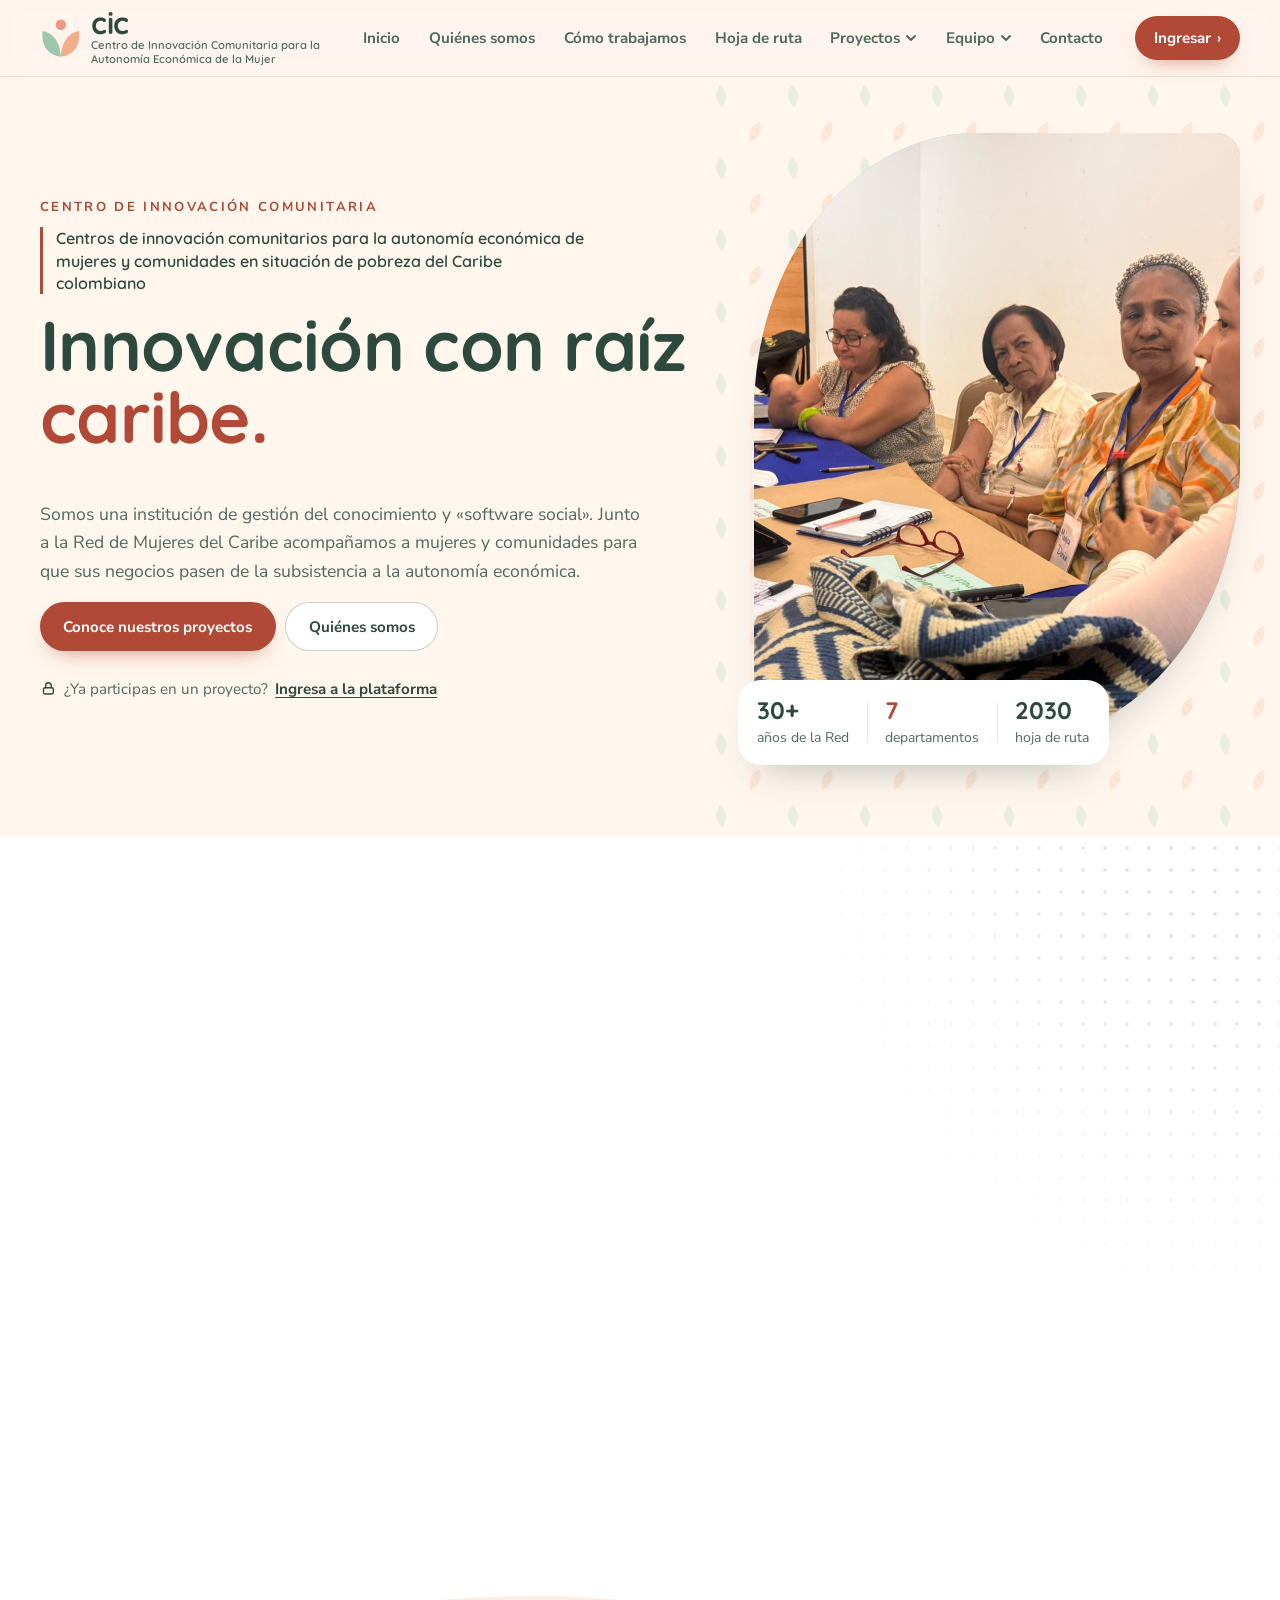
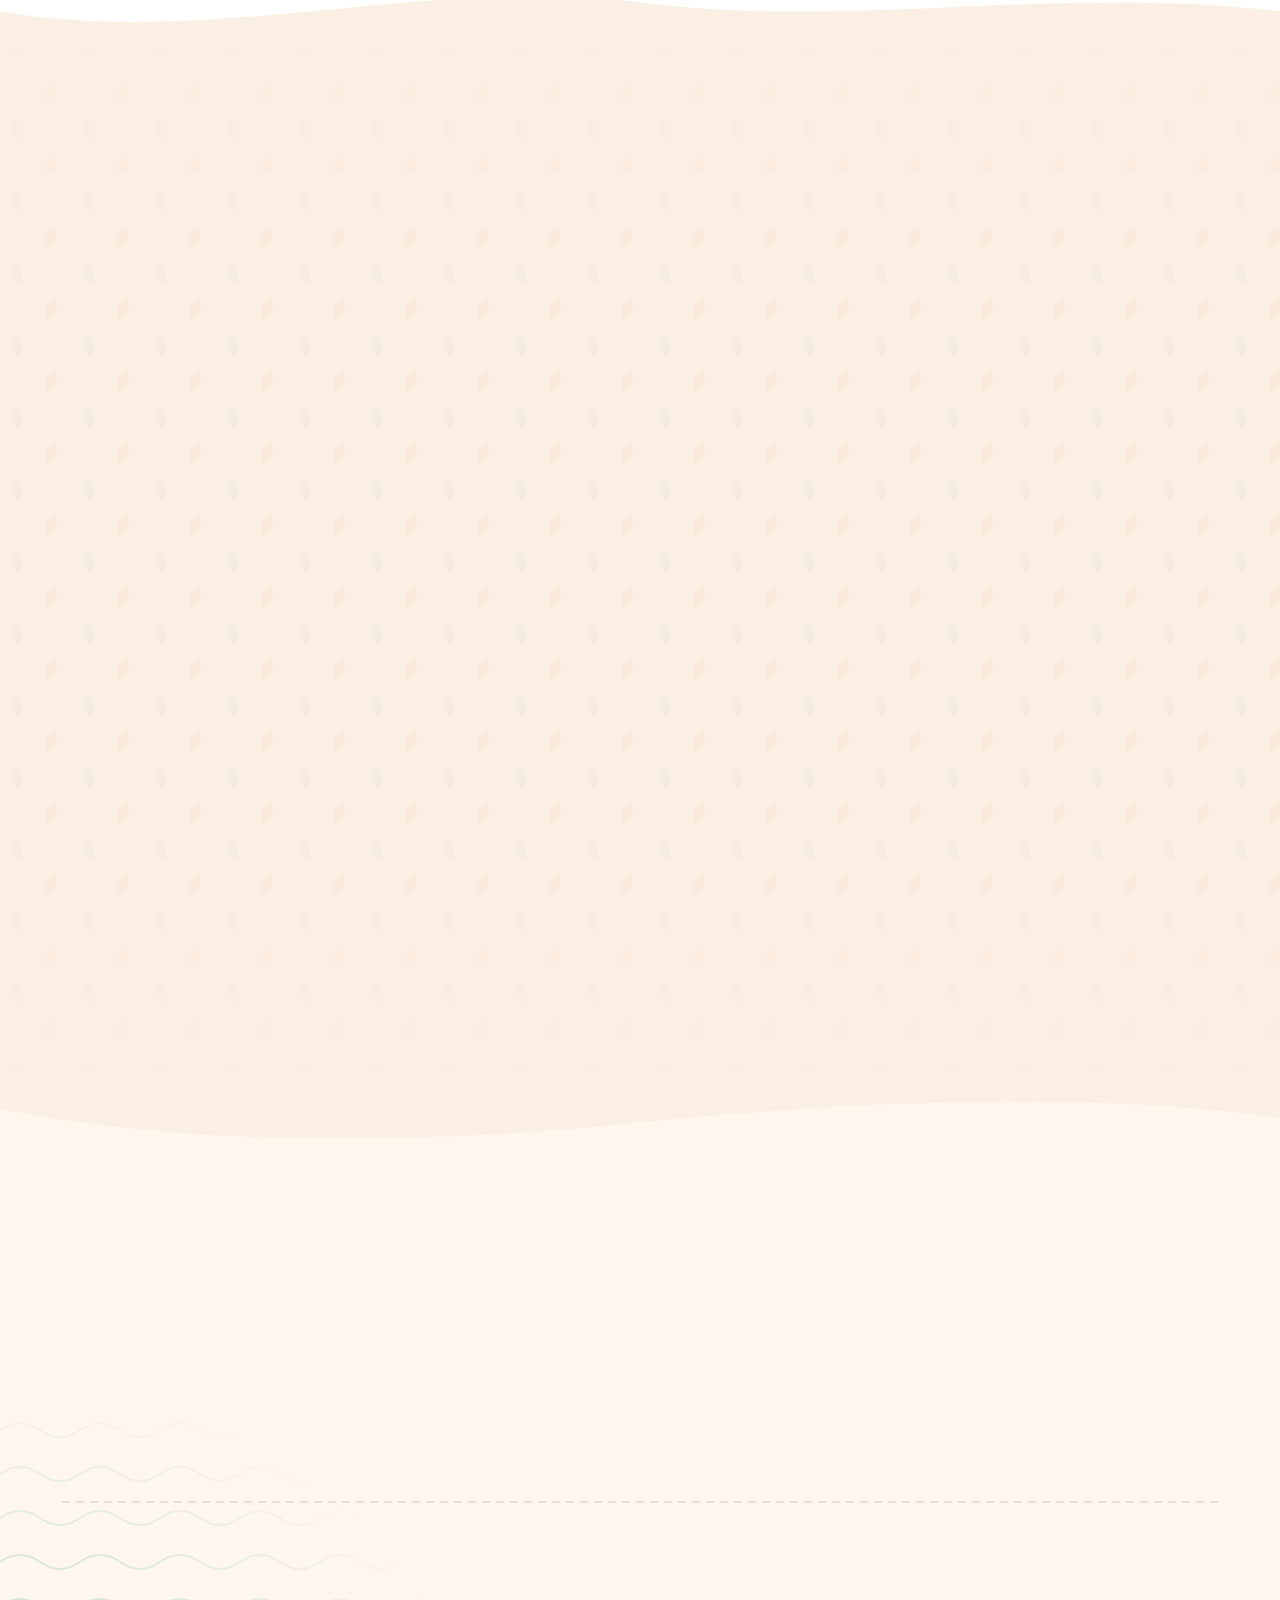
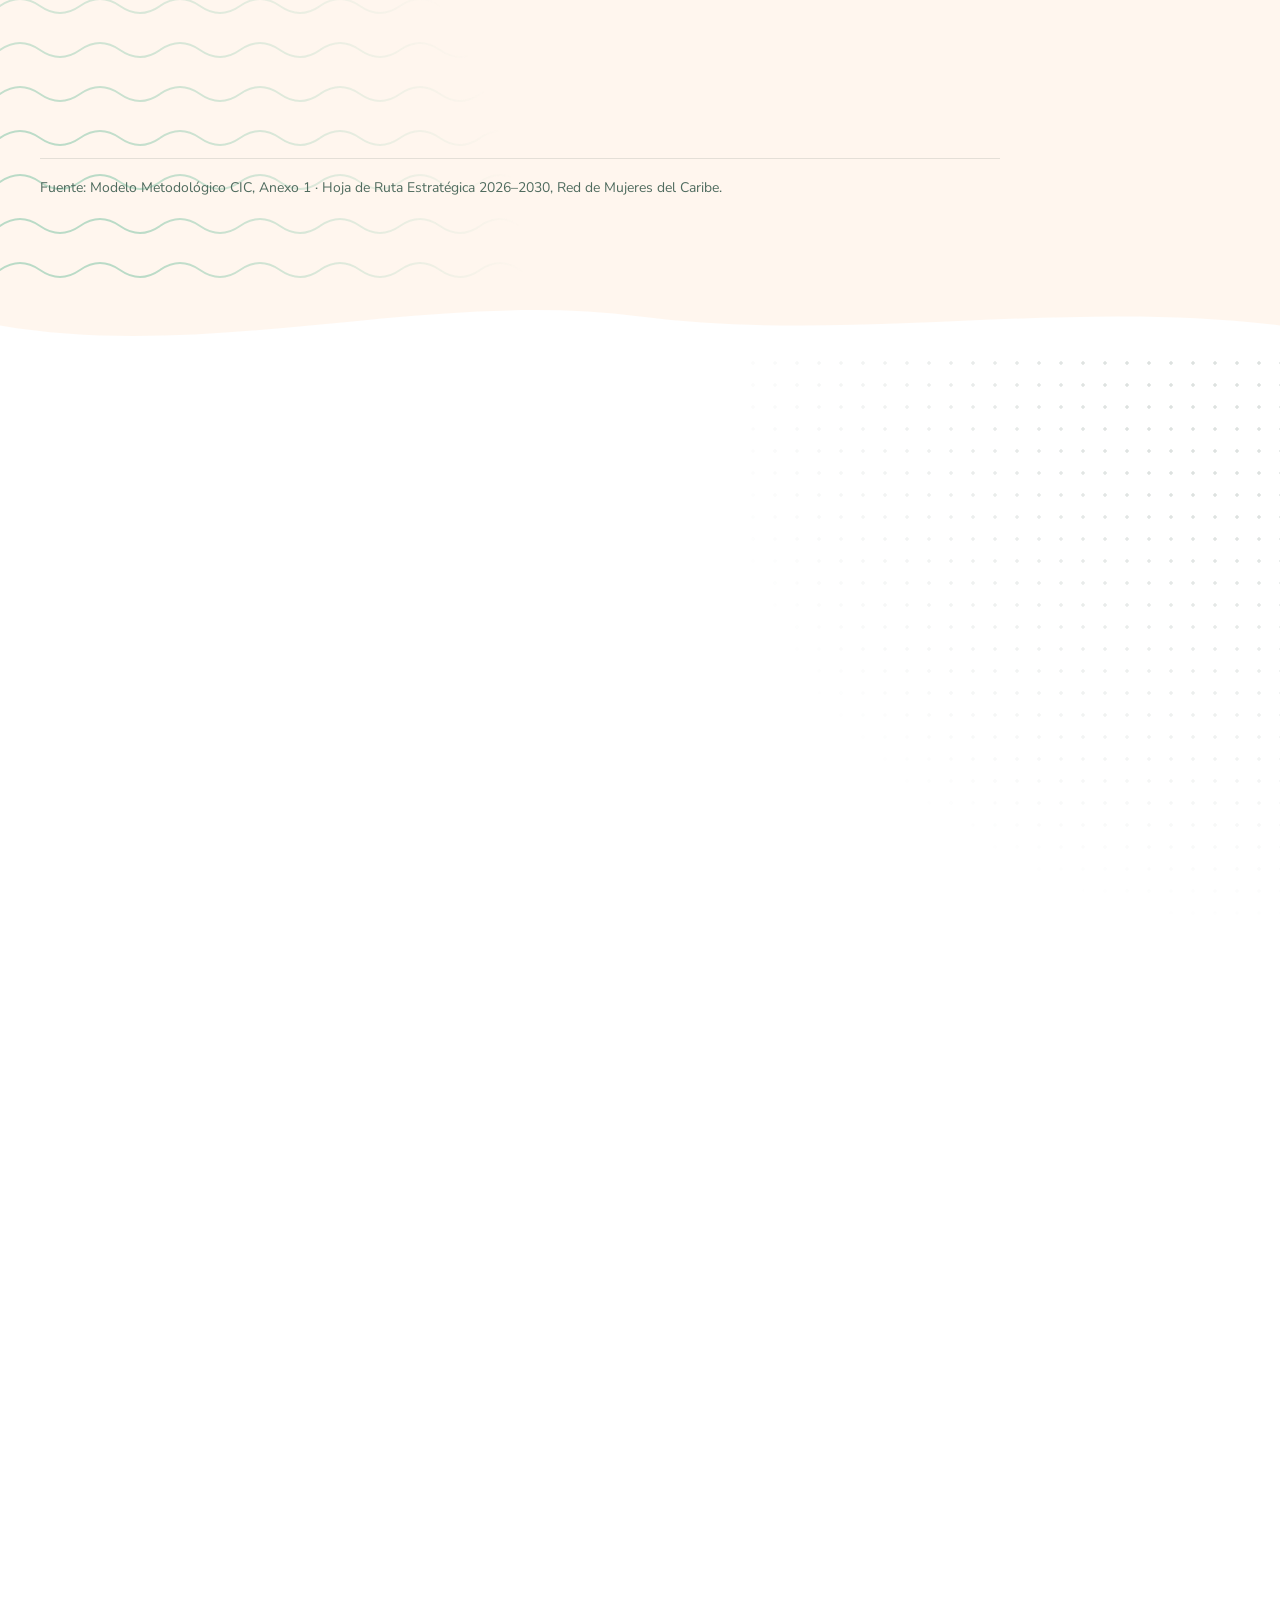
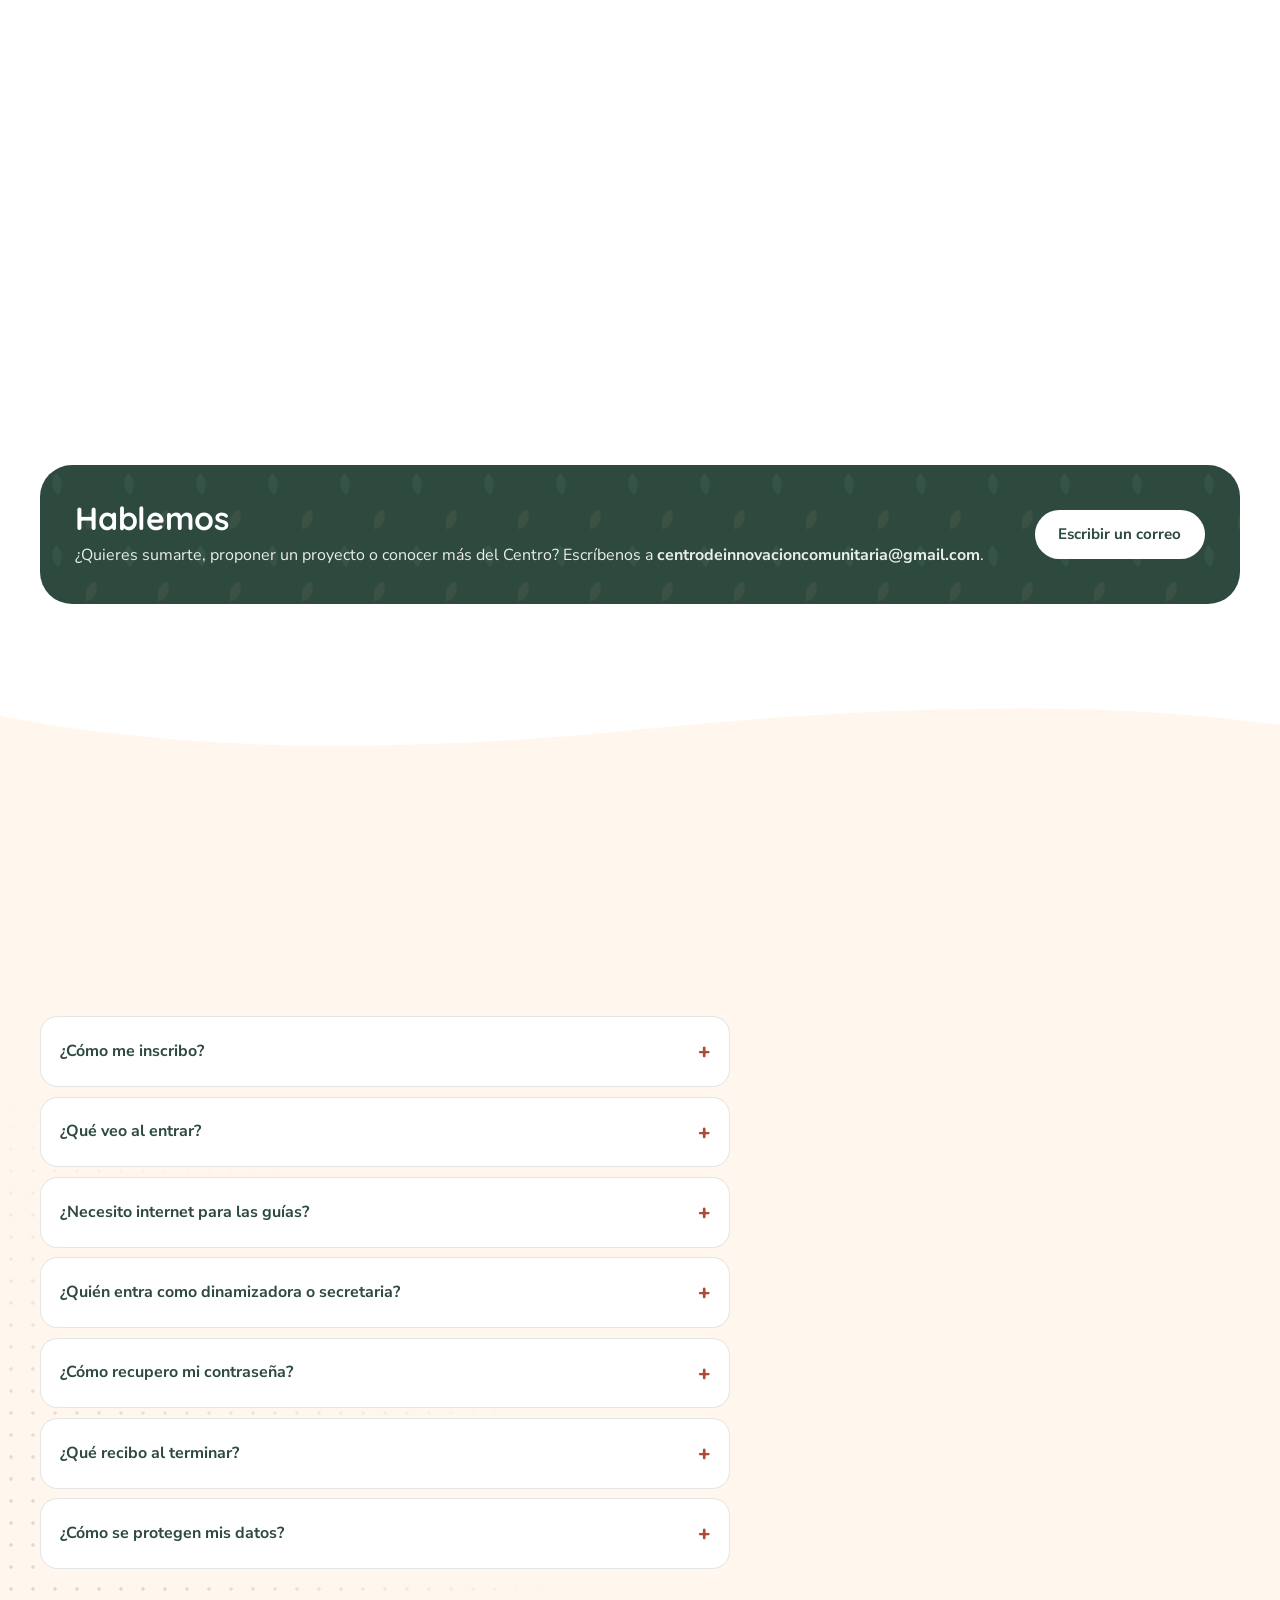
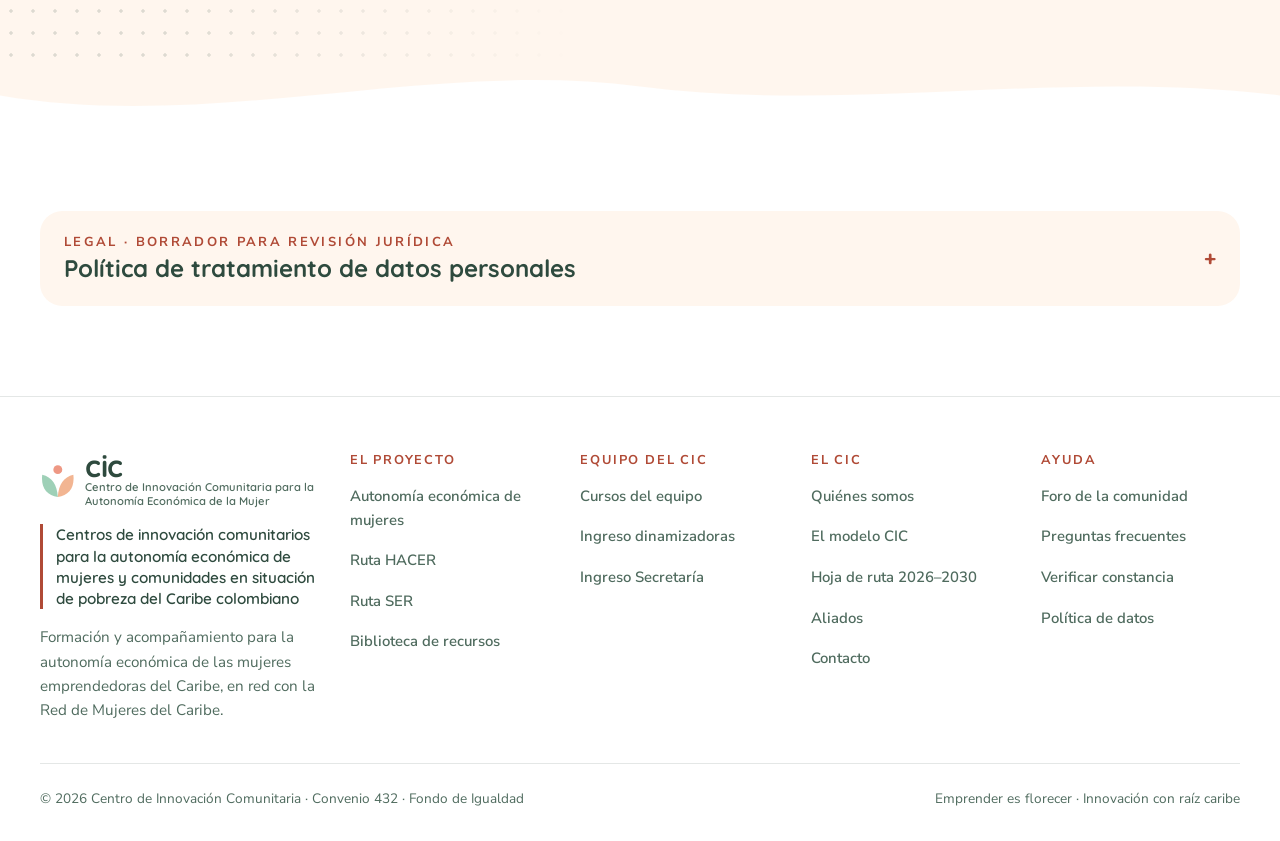
==== commit 3a1945e0: "Logo completo de APRODEFA en vector y nueva foto en la portada del Centro Co-Authored-By: Claude Opu" ====
--- a/index.html
+++ b/index.html
@@ -64,7 +64,7 @@
     }
     </script>
 
-    <link rel="stylesheet" href="assets/cic.css?v=20261048">
+    <link rel="stylesheet" href="assets/cic.css?v=20261049">
     <script>document.documentElement.classList.add('js');</script>
 </head>
 <body>
@@ -157,9 +157,9 @@
 
                 <div class="heroe-foto">
                     <div class="hoja">
-                        <img class="foto-duo" style="filter:url(#duo-verde)" referrerpolicy="no-referrer" width="800" height="1000" fetchpriority="high"
-                             src="https://blogger.googleusercontent.com/img/b/R29vZ2xl/AVvXsEicEkPOKCm_sE-jU7pciFF2BYTM6QwPMDneMMFKks7sapmv17WIn0rzCAw_O-QWl62bQCkdrrB9Vboed1-2YI24qd3sS_cV5OhRVkEnccxOJZpaBHiG-j52MkSkLGb7h19tBVGtq3_w2p4/s800/IMG_6584.JPG"
-                             alt="Mujeres de la Red de Mujeres del Caribe reunidas en un taller">
+                        <img class="foto-duo" style="object-position:62% 50%" width="1600" height="1200" fetchpriority="high"
+                             src="assets/fotos/inicio-centro.jpg"
+                             alt="Mujeres de la Red y del equipo del CIC conversan alrededor de una mesa de trabajo">
                     </div>
                     <div class="heroe-dato">
                         <div><b>30+</b><small>años de la Red</small></div><i aria-hidden="true"></i>
@@ -299,7 +299,7 @@
                 </div>
                 <ul class="aliados-tarjetas lista-limpia escalonado">
                     <li class="aliado-tarjeta aparece"><span class="aliado-logo"><img src="assets/aliados/red-mujeres-caribe.png" alt="Logo de la Red de Mujeres del Caribe" width="354" height="305" loading="lazy"></span><div class="aliado-info"><span class="chip">Base comunitaria</span><h3>Red de Mujeres del Caribe</h3><p>Más de 30 años de trayectoria y nodos en los siete departamentos.</p></div></li>
-                    <li class="aliado-tarjeta aparece"><span class="aliado-logo"><img src="assets/aliados/aprodefa.png" alt="Logo de APRODEFA" width="167" height="167" loading="lazy"></span><div class="aliado-info"><span class="chip">Proyecto 2026 · Ejecuta</span><h3>APRODEFA</h3><p>Implementa el proyecto con la Red de Mujeres del Caribe.</p></div></li>
+                    <li class="aliado-tarjeta aparece"><span class="aliado-logo"><img src="assets/aliados/aprodefa.svg" alt="Logo de APRODEFA" width="448" height="344" loading="lazy"></span><div class="aliado-info"><span class="chip">Proyecto 2026 · Ejecuta</span><h3>APRODEFA</h3><p>Implementa el proyecto con la Red de Mujeres del Caribe.</p></div></li>
                     <li class="aliado-tarjeta aparece"><span class="aliado-logo aliado-logo-oscuro"><img src="assets/aliados/fonigualdad.png" alt="Logo de FonIgualdad" width="640" height="148" loading="lazy"></span><div class="aliado-info"><span class="chip">Proyecto 2026 · Financia</span><h3>FonIgualdad</h3><p>Convenio 432 del Fondo de Igualdad.</p></div></li>
                     <li class="aliado-tarjeta aparece"><span class="aliado-logo"><img src="assets/aliados/fupad.png" alt="Logo de FUPAD, Fundación Panamericana para el Desarrollo" width="829" height="205" loading="lazy"></span><div class="aliado-info"><span class="chip">Proyecto 2026 · Aliado</span><h3>FUPAD</h3><p>Fundación Panamericana para el Desarrollo.</p></div></li>
                 </ul>
@@ -571,13 +571,13 @@
 
     <div id="aviso" class="aviso" role="status" aria-live="polite" hidden></div>
 
-    <script src="./config.js?v=20261048"></script>
-    <script src="assets/datos-cic.js?v=20261048"></script>
-    <script src="assets/sitio.js?v=20261048"></script>
-    <script src="assets/cursos-equipo.js?v=20261048"></script>
-    <script src="assets/soporte.js?v=20261048"></script>
-    <script src="assets/soporte-flotante.js?v=20261048"></script>
-    <script src="assets/emprendimientos.js?v=20261048"></script>
+    <script src="./config.js?v=20261049"></script>
+    <script src="assets/datos-cic.js?v=20261049"></script>
+    <script src="assets/sitio.js?v=20261049"></script>
+    <script src="assets/cursos-equipo.js?v=20261049"></script>
+    <script src="assets/soporte.js?v=20261049"></script>
+    <script src="assets/soporte-flotante.js?v=20261049"></script>
+    <script src="assets/emprendimientos.js?v=20261049"></script>
     <script>
     (() => {
         'use strict';
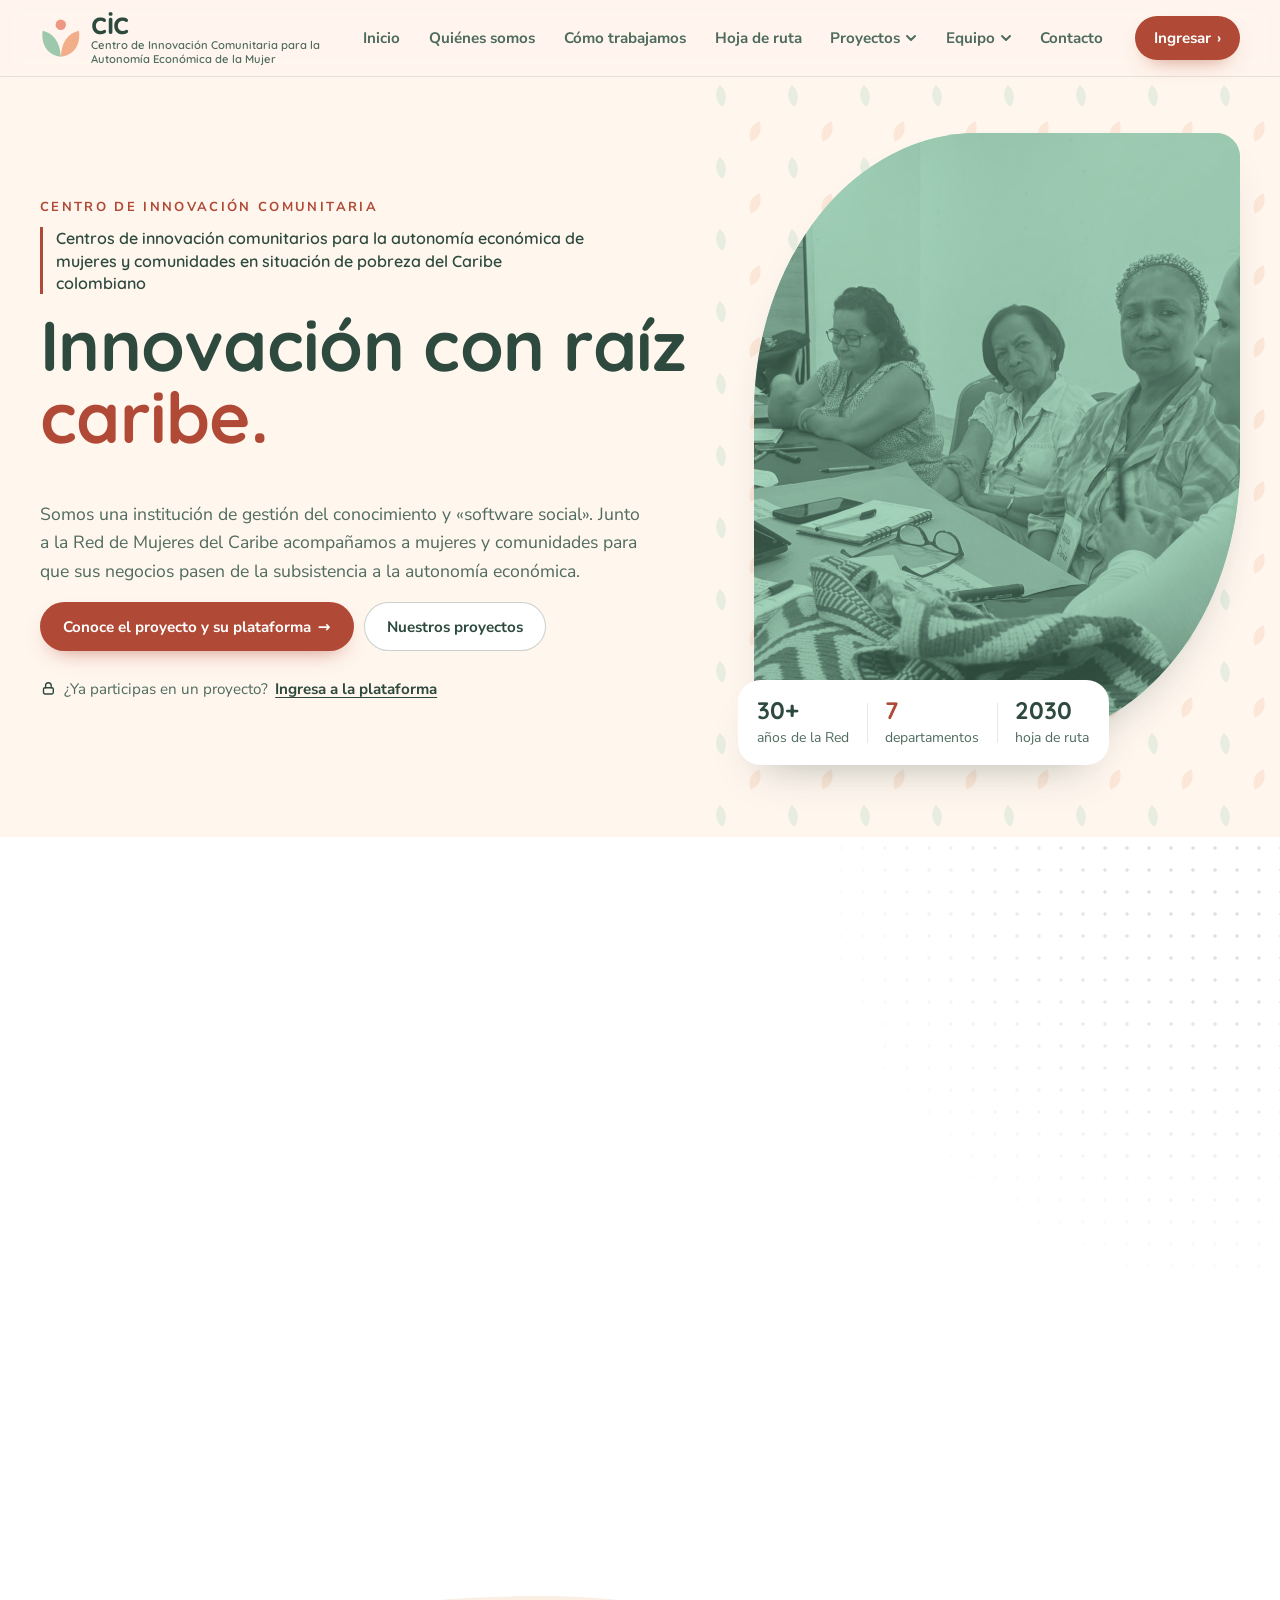
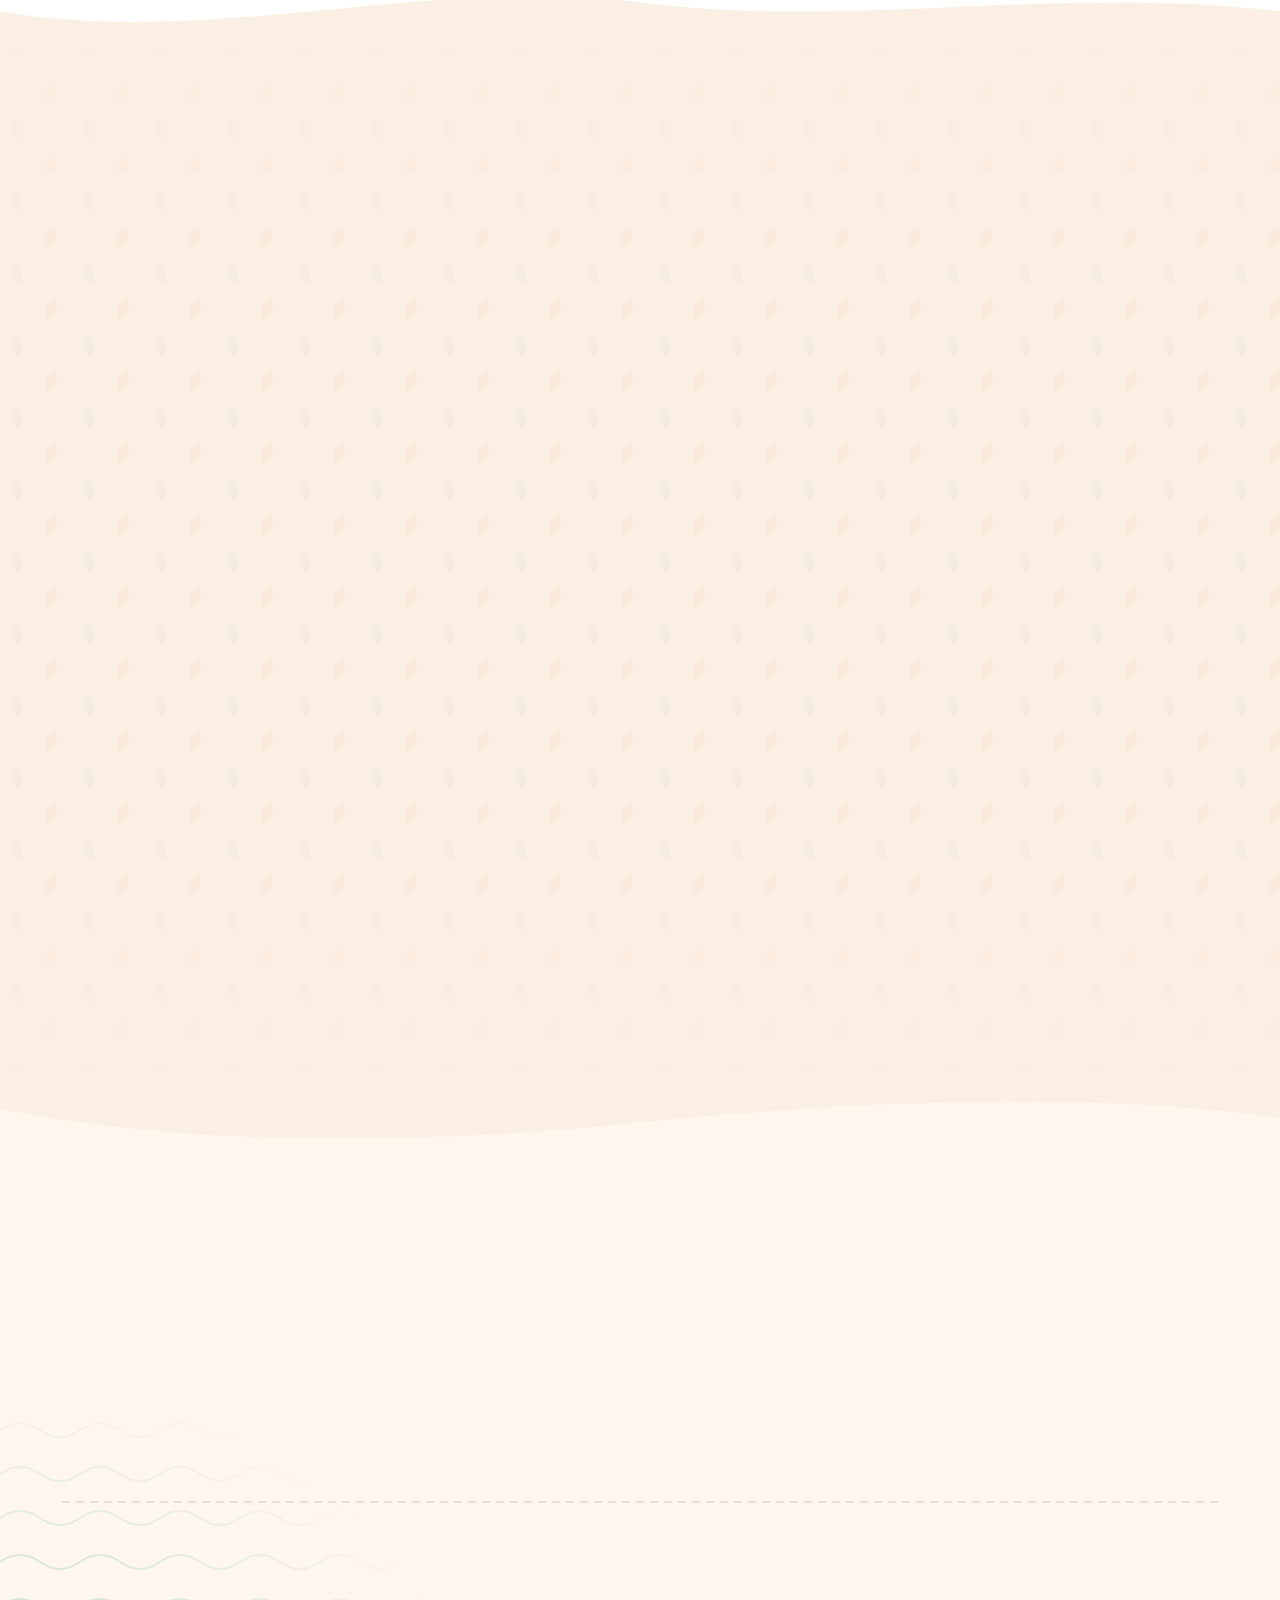
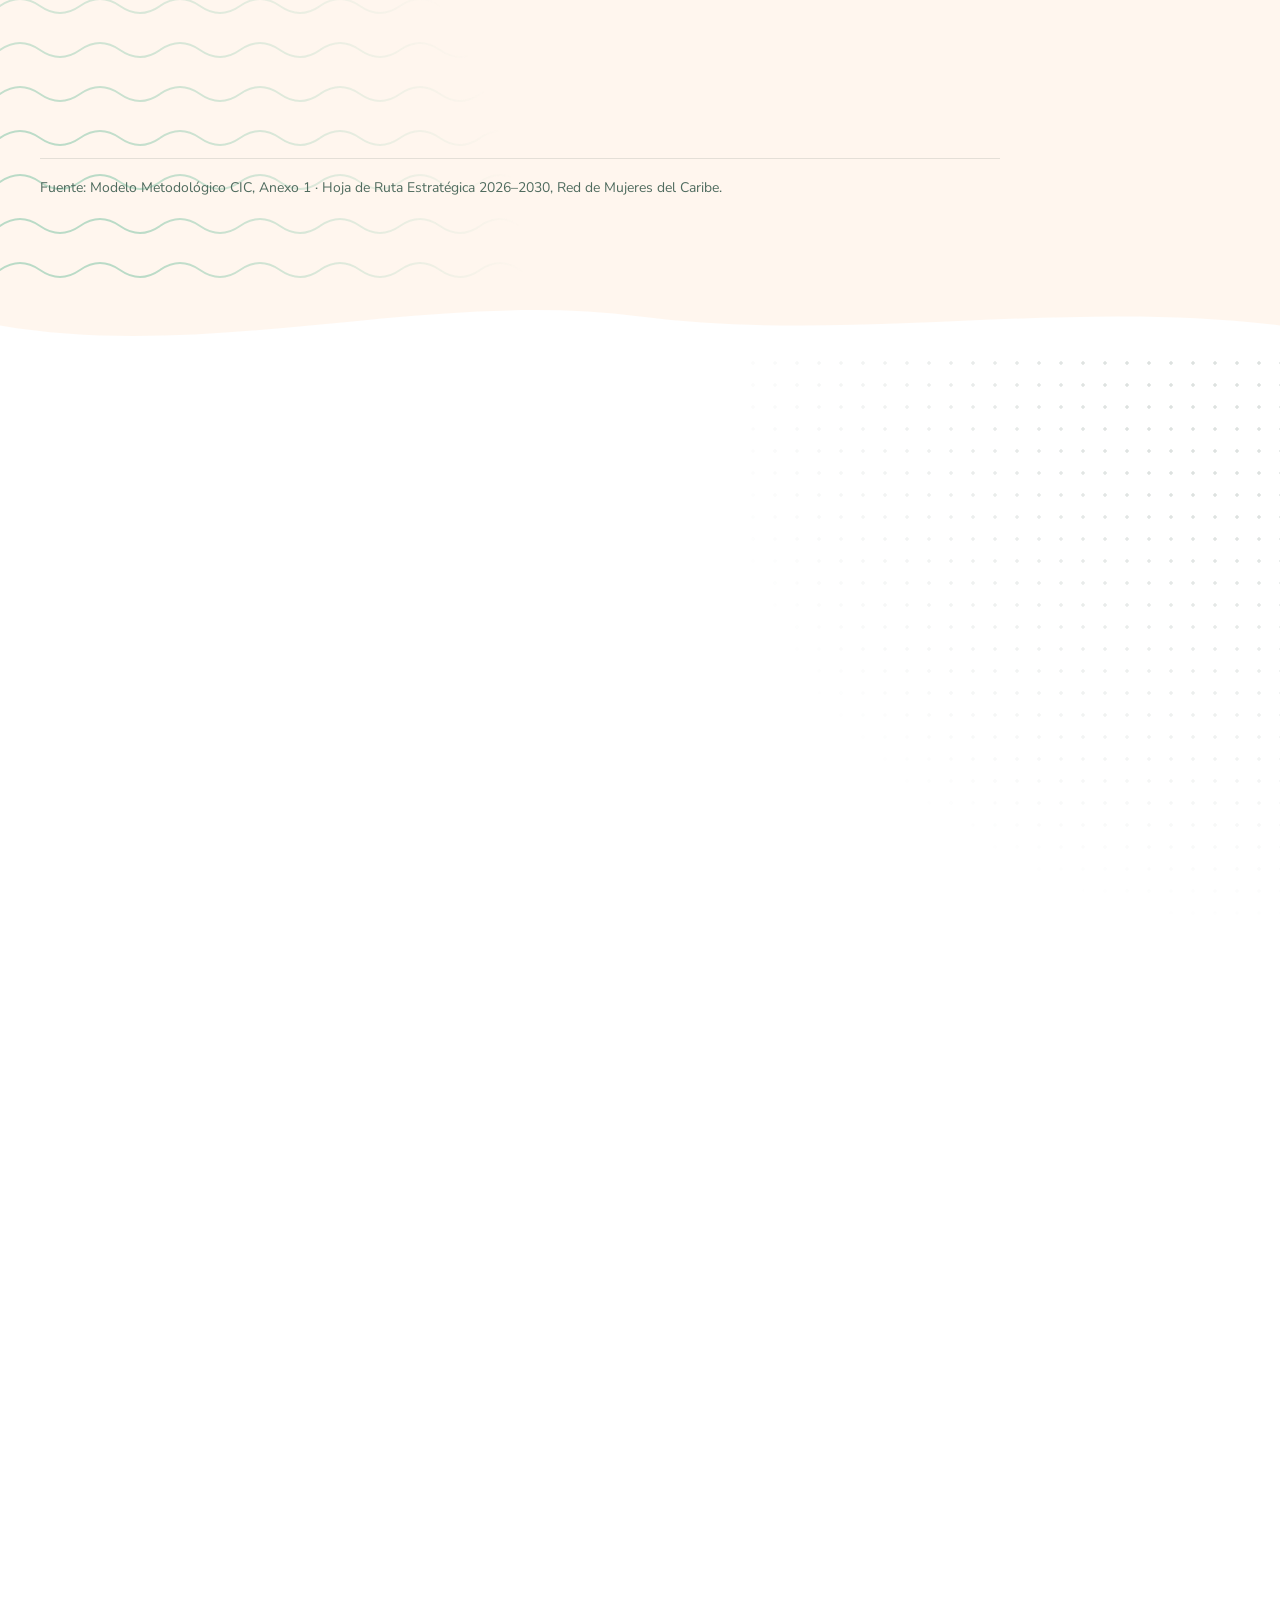
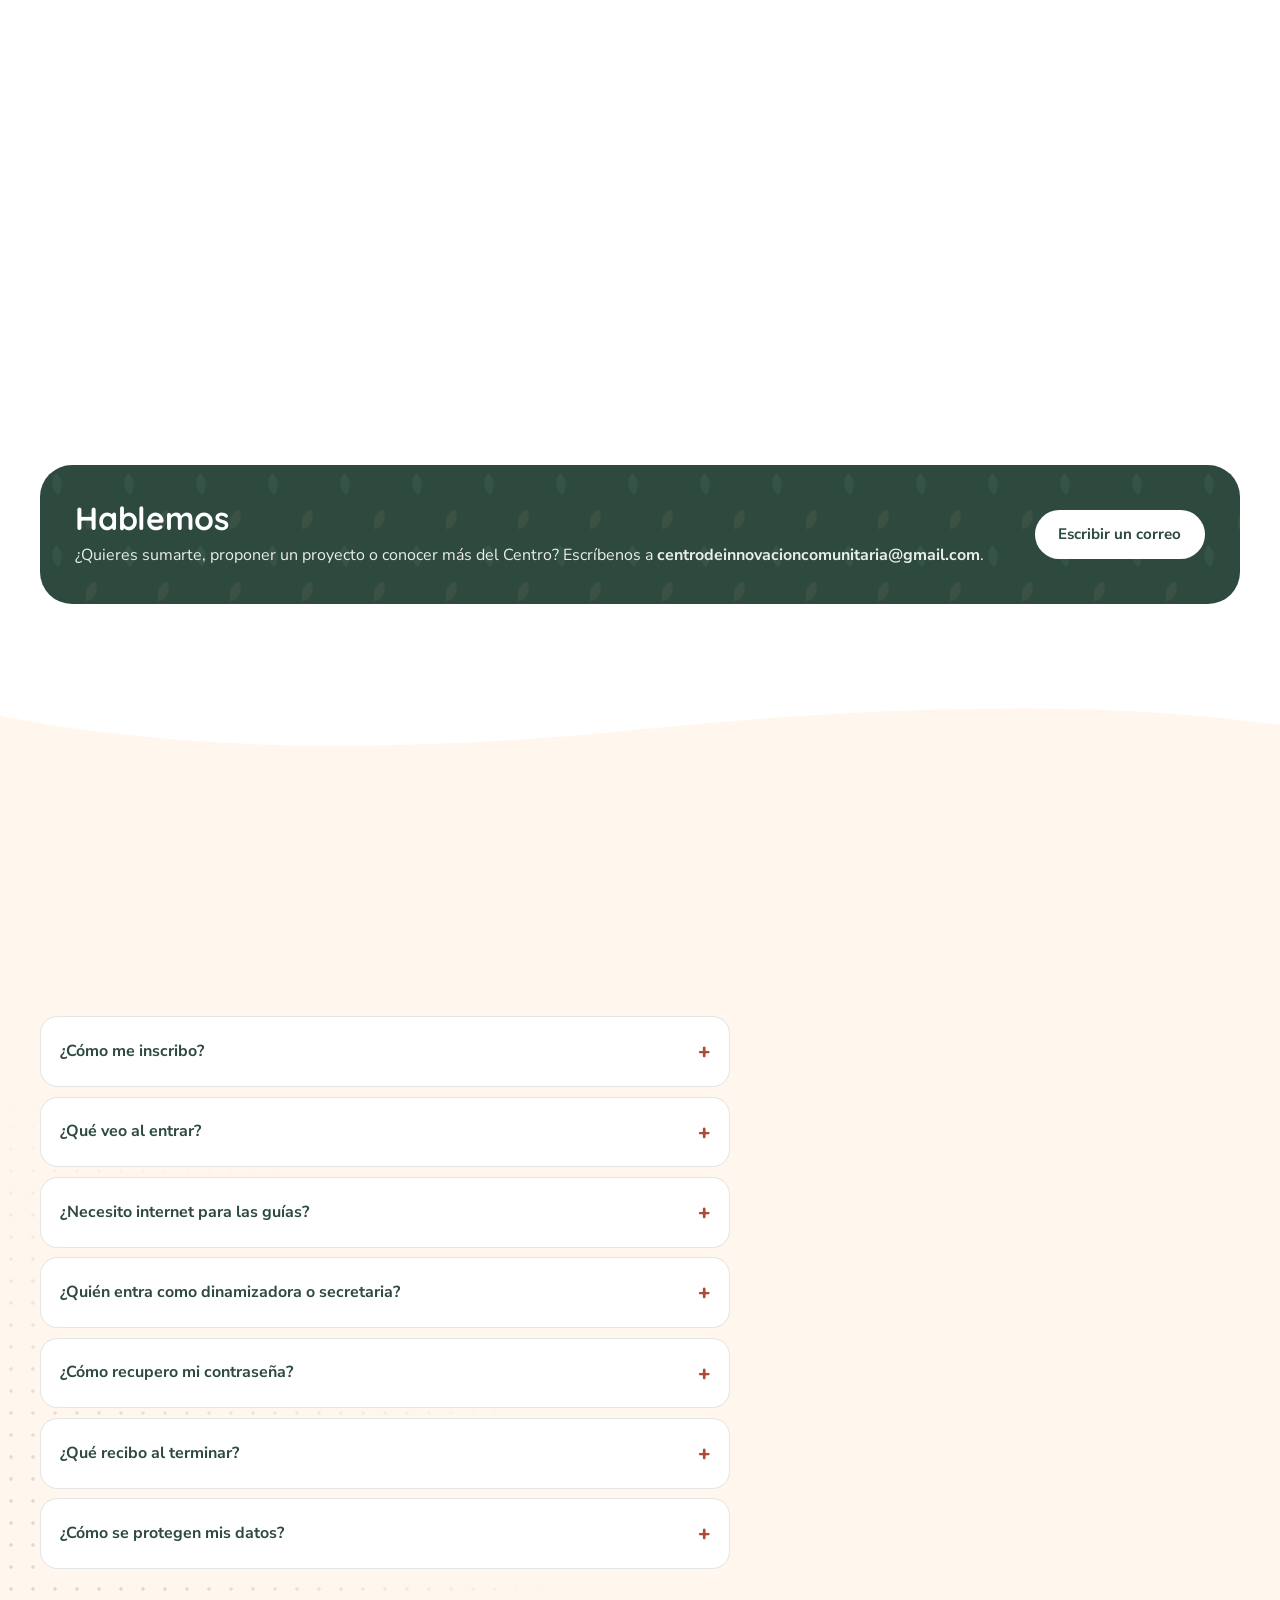
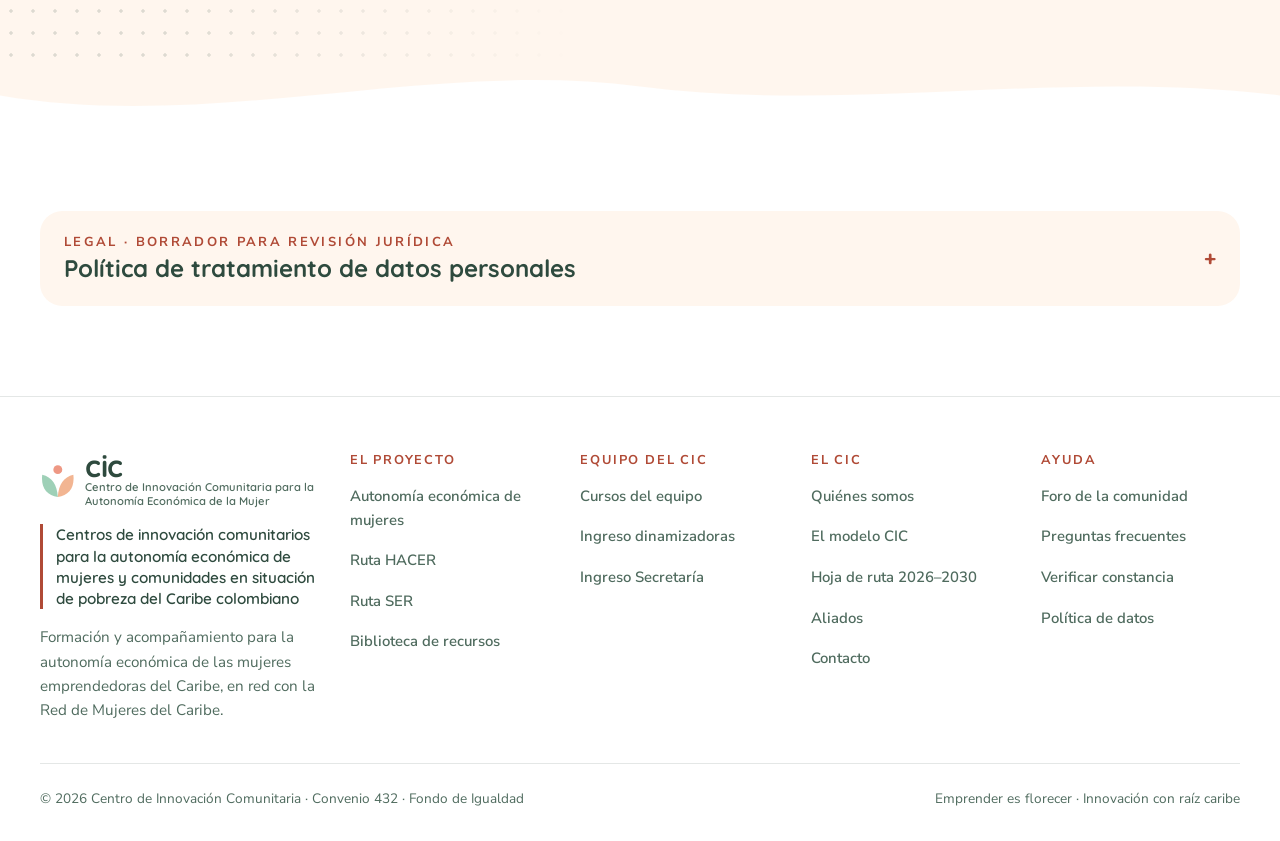
==== commit 39e0e45e: "Portada: vuelve el filtro verde de la foto y botón directo al proyecto; nueva foto en la portada del" ====
--- a/index.html
+++ b/index.html
@@ -149,15 +149,15 @@
                     <svg class="trazo" aria-hidden="true"><use href="#trazo"/></svg>
                     <p class="heroe-texto">Somos una institución de gestión del conocimiento y «software social». Junto a la Red de Mujeres del Caribe acompañamos a mujeres y comunidades para que sus negocios pasen de la subsistencia a la autonomía económica.</p>
                     <div class="botones">
-                        <a class="btn btn-primario" href="#proyectos">Conoce nuestros proyectos</a>
-                        <a class="btn btn-borde" href="#sobre-cic">Quiénes somos</a>
+                        <a class="btn btn-primario" href="proyecto/">Conoce el proyecto y su plataforma <span aria-hidden="true">→</span></a>
+                        <a class="btn btn-borde" href="#proyectos">Nuestros proyectos</a>
                     </div>
                     <p class="heroe-acceso"><svg aria-hidden="true"><use href="#candado"/></svg> ¿Ya participas en un proyecto? <button type="button" class="enlace" data-abrir="ingresar">Ingresa a la plataforma</button></p>
                 </div>
 
                 <div class="heroe-foto">
                     <div class="hoja">
-                        <img class="foto-duo" style="object-position:62% 50%" width="1600" height="1200" fetchpriority="high"
+                        <img class="foto-duo" style="filter:url(#duo-verde);object-position:62% 50%" width="1600" height="1200" fetchpriority="high"
                              src="assets/fotos/inicio-centro.jpg"
                              alt="Mujeres de la Red y del equipo del CIC conversan alrededor de una mesa de trabajo">
                     </div>
